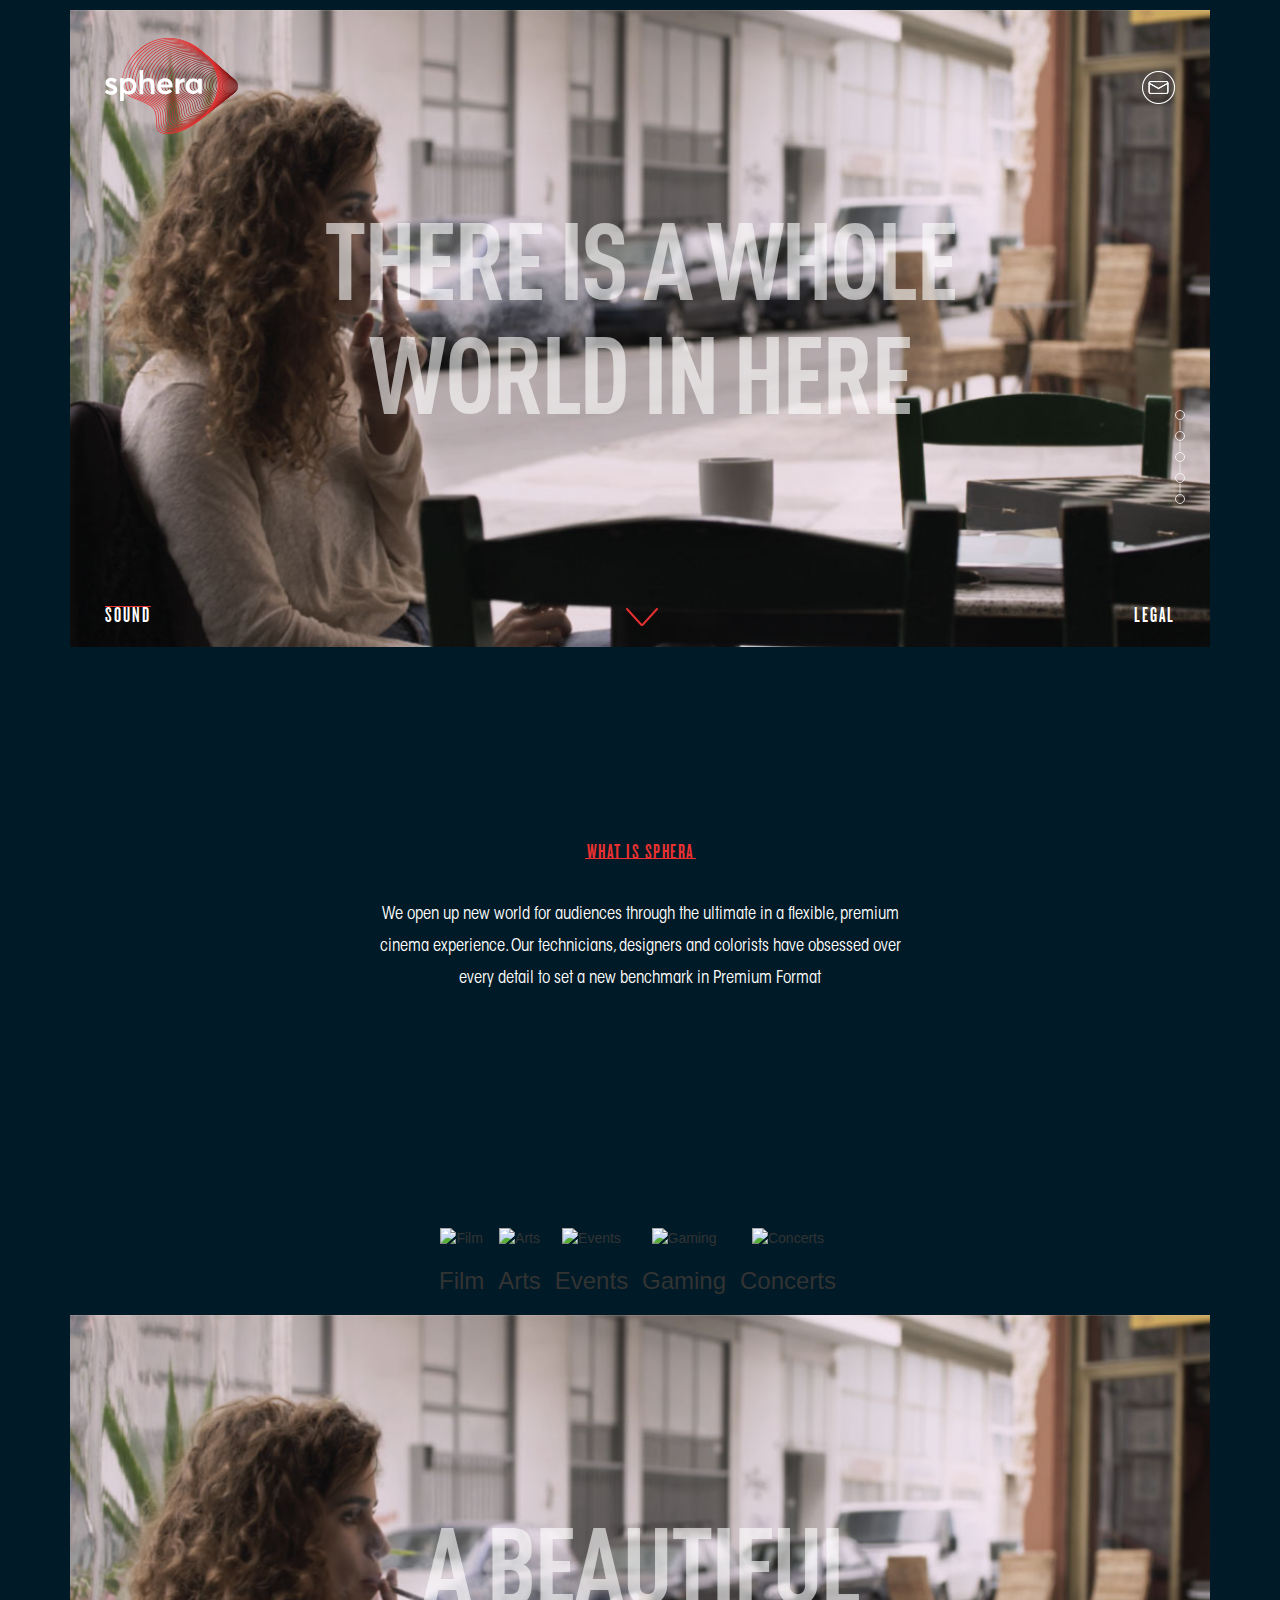
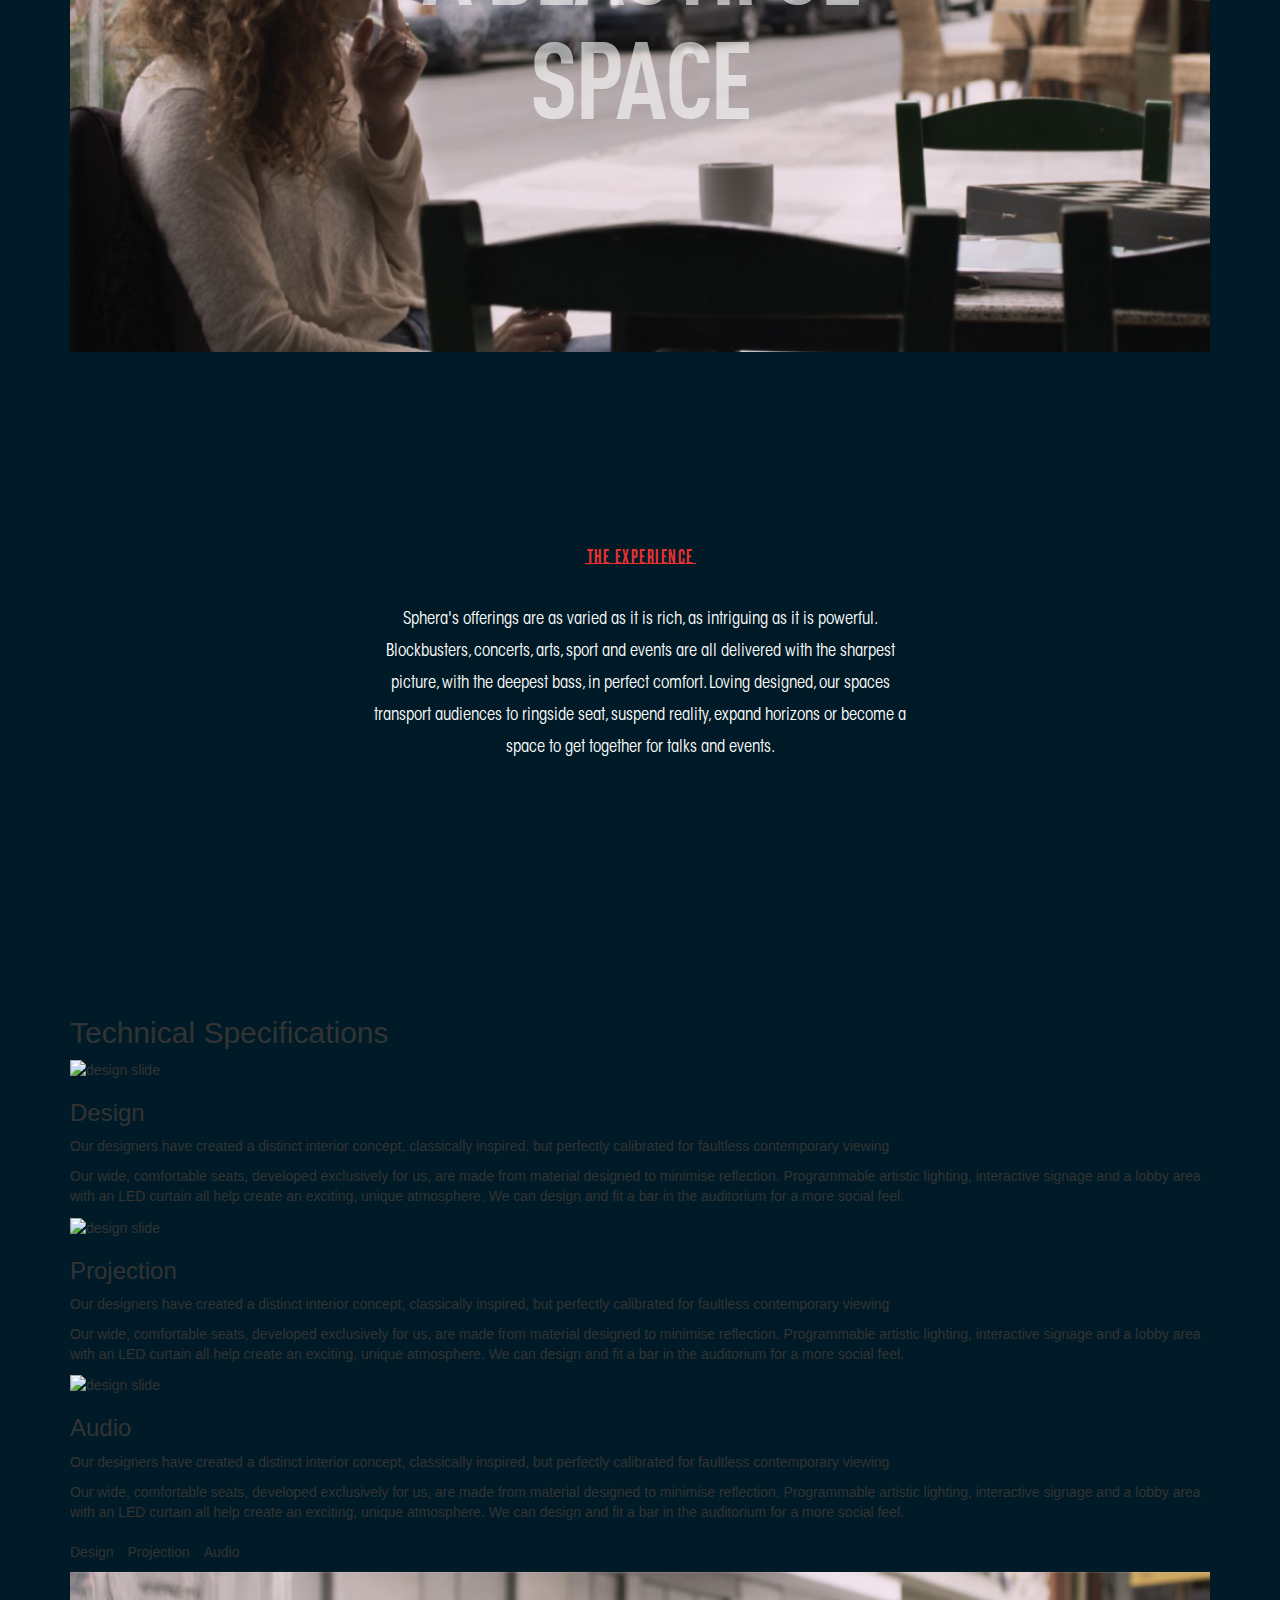
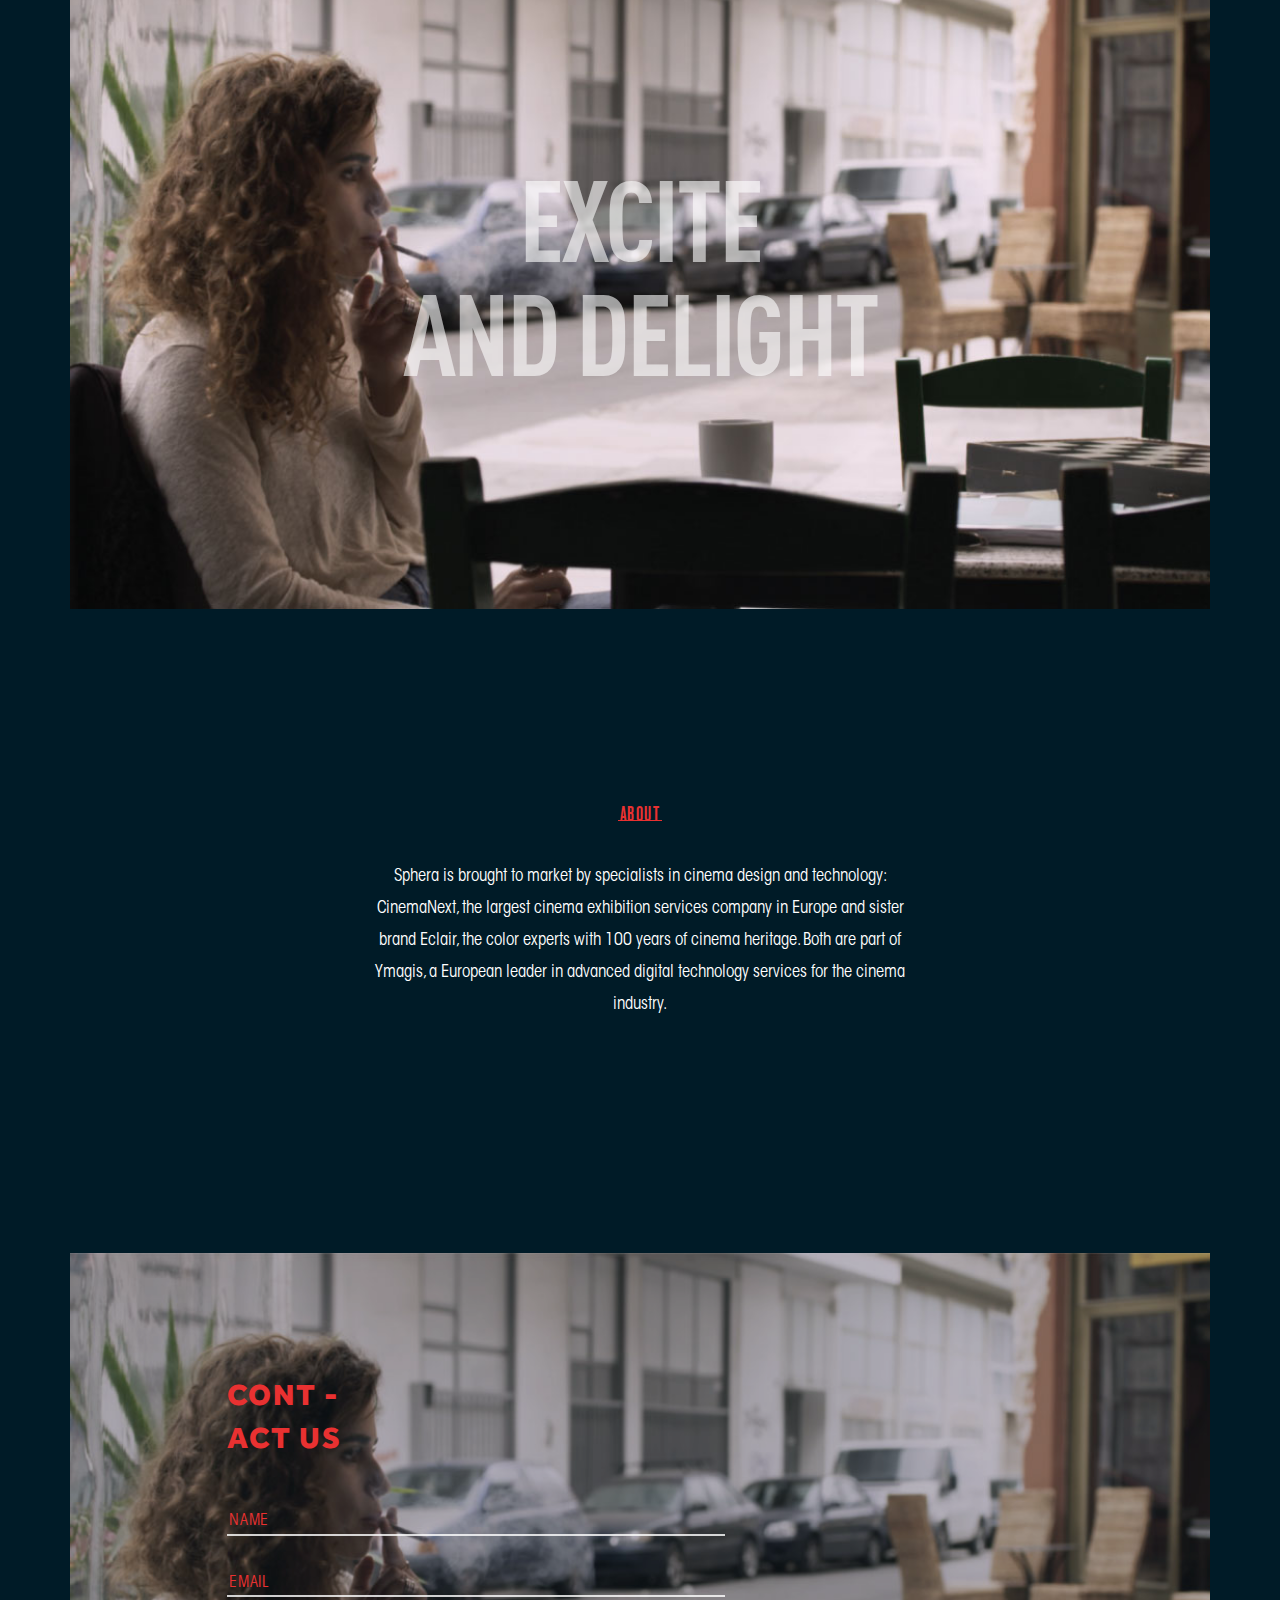
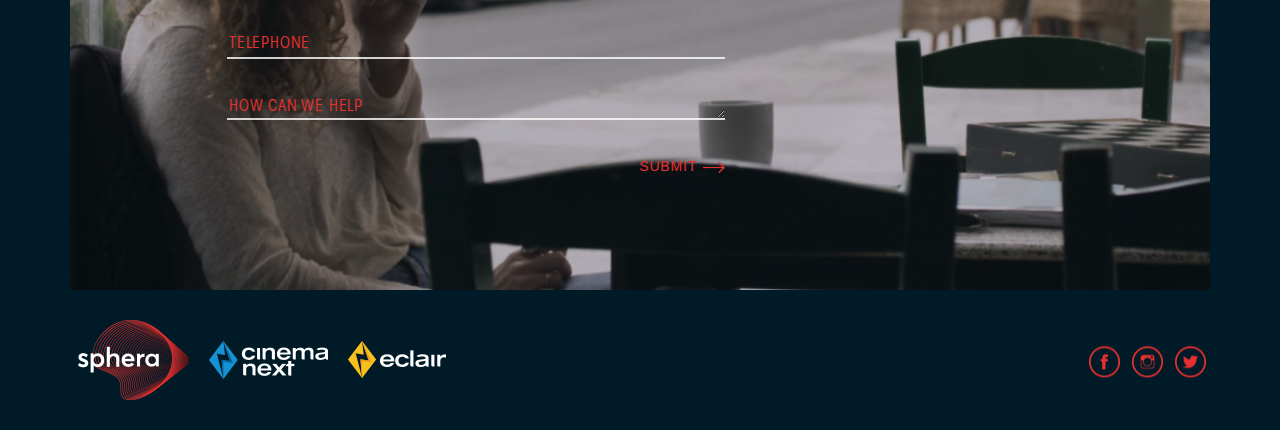
==== index.html @ 8d3c0aa4 "intro section section completed" ====
<!DOCTYPE html>
<html lang="en">
<head>
    <meta charset="UTF-8">
    <meta name="viewport" content="width=device-width, initial-scale=1, maximum-scale=1, user-scalable=0" />
    <title>Sphera | Home</title>
    <link rel="stylesheet" href="css/vendors/bootstrap/bootstrap.min.css">
    <link rel="stylesheet" href="css/styles.css">
</head>
<body>
    <section class="what-is">
        <div class="container">
            <div class="banner-div">
                <div class="video">
                    <svg viewBox="0 0 200 100" width="100%" height="100%">
                        <style>
                            .title-text {
                                font-family: 'DIN';
                                font-size: 30px;
                                text-transform: uppercase;
                                letter-spacing: 0px;
                                fill: rgba(255, 255, 255, 0.6);
                                text-anchor: middle;
                            }
                            .title-text.text2{
                                transform: translate(0px, 15px);
                            }

                            @media (min-width: 768px) {
                                .title-text {
                                    font-size: 19px;
                                    letter-spacing: -0.5px;
                                }
                                .title-text.text2{
                                    transform: none;
                                }
                            }
                        </style>
                        <text class="title-text" x="50%" y="45%">There is a whole</text>
                        <text class="title-text text2" x="50%" y="65%">world in here</text>
                    </svg>
                </div>
                <header>
                    <div class="logo">
                        <img class="sphera-logo" src="assets/main-logo.png" alt="Sphera Logo">
                        <img class="email-us" src="assets/mail-icon.png" alt="email us">
                    </div>
                    <div class="navigator">
                        <div class="circle"></div>
                        <hr/>
                        <div class="circle"></div>
                        <hr/>
                        <div class="circle"></div>
                        <hr/>
                        <div class="circle"></div>
                        <hr/>
                        <div class="circle"></div>
                    </div>
                    <div class="sound-legal">
                        <p class="sound">Sound<span class="strike-through"></span></p>
                        <img class="arrow" src="assets/arrow-down.png">
                        <p class="legal">Legal</p>
                    </div>
                </header>
            </div>
            <div class="text-div text-center">
                <h1>What is Sphera</h1><br/>
                <p class="intro-p">We open up new world for audiences through the ultimate in a flexible, premium
                cinema experience. Our technicians, designers and colorists have obsessed over
                every detail to set a new benchmark in Premium Format</p>
                <ul class="list-inline">
                    <li>
                        <img src="" alt="Film">
                        <h3>Film</h3>
                    </li>
                    <li>
                        <img src="" alt="Arts">
                        <h3>Arts</h3>
                    </li>
                    <li>
                        <img src="" alt="Events">
                        <h3>Events</h3>
                    </li>
                    <li>
                        <img src="" alt="Gaming">
                        <h3>Gaming</h3>
                    </li>
                    <li>
                        <img src="" alt="Concerts">
                        <h3>Concerts</h3>
                    </li>
                </ul>
            </div>
            <div class="artwork"></div>
        </div>
    </section>
    <section class="experience">
        <div class="container">
            <div class="banner-div">
                <div class="video">
                    <svg viewBox="0 0 200 100" width="100%" height="100%">
                        <style>
                            .exp-text {
                                font-family: 'DIN';
                                font-size: 35px;
                                text-transform: uppercase;
                                letter-spacing: 0px;
                                fill: rgba(255, 255, 255, 0.6);
                                text-anchor: middle;
                            }
                            .exp-text.text2{
                                transform: translate(0px, 15px);
                            }

                            @media (min-width: 768px) {
                                .exp-text {
                                    font-size: 19px;
                                    letter-spacing: -0.5px;
                                }
                                .exp-text.text2{
                                    transform: none;
                                }
                            }
                        </style>
                        <text class="exp-text" x="50%" y="45%">A Beautiful</text>
                        <text class="exp-text text2" x="50%" y="65%">Space</text>
                    </svg>
                </div>
            </div>
            <div class="text-div text-center">
                <h2>The Experience</h2><br/>
                <p>Sphera's offerings are as varied as it is rich, as intriguing as it is powerful.
                Blockbusters, concerts, arts, sport and events are all delivered with the sharpest
                picture, with the deepest bass, in perfect comfort. Loving designed, our spaces
                transport audiences to ringside seat, suspend reality, expand horizons or become a
                space to get together for talks and events. </p>
            </div>
            <div class="logo-rings"></div>
        </div>
    </section>
    <section class="technical">
        <div class="container">
            <h2>Technical Specifications</h2>
            <div class="slider-holder">
                <ul class="list-inline">
                    <li>
                        <img src="" alt="design slide">
                        <h3>Design</h3>
                        <p class="subtitle">Our designers have created a distinct interior concept,
                        classically inspired, but perfectly calibrated for faultless contemporary
                        viewing</p>
                        <p class="description">Our wide, comfortable seats, developed exclusively
                        for us, are made from material designed to minimise reflection. Programmable
                        artistic lighting, interactive signage and a lobby area with an LED curtain
                        all help create an exciting, unique atmosphere. We can design and fit a bar
                        in the auditorium for a more social feel.</p>
                    </li>
                    <li>
                        <img src="" alt="design slide">
                        <h3>Projection</h3>
                        <p class="subtitle">Our designers have created a distinct interior concept,
                            classically inspired, but perfectly calibrated for faultless contemporary
                            viewing</p>
                        <p class="description">Our wide, comfortable seats, developed exclusively
                            for us, are made from material designed to minimise reflection. Programmable
                            artistic lighting, interactive signage and a lobby area with an LED curtain
                            all help create an exciting, unique atmosphere. We can design and fit a bar
                            in the auditorium for a more social feel.</p>
                    </li>
                    <li>
                        <img src="" alt="design slide">
                        <h3>Audio</h3>
                        <p class="subtitle">Our designers have created a distinct interior concept,
                            classically inspired, but perfectly calibrated for faultless contemporary
                            viewing</p>
                        <p class="description">Our wide, comfortable seats, developed exclusively
                            for us, are made from material designed to minimise reflection. Programmable
                            artistic lighting, interactive signage and a lobby area with an LED curtain
                            all help create an exciting, unique atmosphere. We can design and fit a bar
                            in the auditorium for a more social feel.</p>
                    </li>
                </ul>
                <div class="arrow"></div>
            </div>
            <ul class="list-inline">
                <li>Design</li>
                <li>Projection</li>
                <li>Audio</li>
            </ul>
        </div>
    </section>
    <section class="about">
        <div class="container">
            <div class="banner-div">
                <div class="video">
                    <svg viewBox="0 0 200 100" width="100%" height="100%">
                        <style>
                            .abt-text {
                                font-family: 'DIN';
                                font-size: 35px;
                                text-transform: uppercase;
                                letter-spacing: 0px;
                                fill: rgba(255, 255, 255, 0.6);
                                text-anchor: middle;
                            }
                            .abt-text.text2{
                                transform: translate(0px, 15px);
                            }

                            @media (min-width: 768px) {
                                .abt-text {
                                    font-size: 20px;
                                    letter-spacing: -0.5px;
                                }
                                .abt-text.text2{
                                    transform: none;
                                }
                            }
                        </style>
                        <text class="abt-text" x="50%" y="45%">Excite</text>
                        <text class="abt-text text2" x="50%" y="65%">and Delight</text>
                    </svg>
                </div>
            </div>
            <div class="text-div text-center">
                <h2>About</h2><br/>
                <p>Sphera is brought to market by specialists in cinema design and technology:
                CinemaNext, the largest cinema exhibition services company in Europe and sister
                brand Eclair, the color experts with 100 years of cinema heritage. Both are
                part of Ymagis, a European leader in advanced digital technology services for
                the cinema industry.</p>
            </div>
            <div class="logo-rings"></div>
        </div>
    </section>
    <section class="contact">
        <div class="container">
            <div class="banner-div">
                <div class="video"></div>
            </div>
            <form id="contactForm">
                <h2>Cont - <br/>Act us</h2>
                <input type="text" id="inputName" placeholder="Name" required>
                <input type="email" id="inputEmail" placeholder="Email" required>
                <input type="tel" id="inputPhone" placeholder="Telephone" required>
                <textarea id="txtHelp" placeholder="How can we help"></textarea>
                <div class="submit-holder">
                    <button type="submit" id="submitBtn">Submit<img src="assets/submit-arrow.png"></button>
                </div>
            </form>
        </div>
    </section>
    <footer>
        <div class="container">
            <div class="footer-logos">
                <a href="#"><img src="assets/sphera-footer-logo.png" alt="Sphera Logo"></a>
                <a href="#"><img src="assets/cinema-footer-logo.png" alt="CinemaNext Logo"></a>
                <a href="#"><img src="assets/eclair-footer-logo.png" alt="Eclair Logo"></a>
            </div>
            <div class="social-share">
                <a href="#"><img src="assets/fb-icon.png" alt="fb Logo"></a>
                <a href="#"><img src="assets/instagram-icon.png" alt="instagram Logo"></a>
                <a href="#"><img src="assets/twitter-icon.png" alt="twitter Logo"></a>
            </div>
        </div>
    </footer>
    <script src="js/vendors/jquery/jquery-3.1.1.min.js"></script>
    <script src="js/scripts.js"></script>
</body>
</html>
---- css/styles.css ----
@font-face {
    font-family: 'Effra';
    src: url('vendors/fonts/Effra_Std_He.woff') format('woff'),
    url('vendors/fonts/Effra_Std_He.svg') format('svg');
}
@font-face {
    font-family: 'ITC';
    src: url('vendors/fonts/itc-avant-garde-gothic-std-book-condensed-5864f68c397c8.woff') format('woff'),
    url('vendors/fonts/itc-avant-garde-gothic-std-book-condensed-5864f68c397c8.svg') format('svg');
}
@font-face {
    font-family: 'Source';
    src: url('vendors/fonts/SourceSansPro-Regular.woff') format('woff'),
    url('vendors/fonts/SourceSansPro-Regular.svg') format('svg');
}
@font-face {
    font-family: 'Knockout';
    src: url('vendors/fonts/ufonts.com_knockout-htf47-bantamweight.woff') format('woff'),
    url('vendors/fonts/ufonts.com_knockout-htf47-bantamweight.svg') format('svg');
}
@font-face {
    font-family: 'DIN';
    src: url('vendors/fonts/dincond-bold-opentype.woff') format('woff'),
    url('vendors/fonts/dincond-bold-opentype.svg') format('svg');
}
/* - - - - - - - - - - - - - - - - - - - - - - - - - general - - - - - - - - - - - - - - - - - - - - */
body{
    background-color: #001b27;
}
input, textarea{
    background: transparent;
    border: none;
    color: #e93131;
    border-bottom: 2px solid rgba(255, 255, 255, .8);
    margin-bottom: 35px;
    text-transform: uppercase;
    font-family: 'ITC';
    display: block;
    font-size: 16px;
    width: 95%;
    max-width: 498px;
    letter-spacing: 0.8px;
}
textarea{
    height: 26px;
}
input:focus, textarea:focus{
    outline: none;
}
input::-webkit-input-placeholder, textarea::-webkit-input-placeholder {
    color: #e93131 !important;
}
input::-moz-placeholder, textarea::-moz-placeholder {
    color: #e93131 !important;
}
input:-ms-input-placeholder, textarea:-ms-input-placeholder {
    color: #e93131 !important;
}
button{
    letter-spacing: 0.8px;
}
.container{
    padding: 0px 10px;
}
@media(min-width: 768px) {
    .container{
        padding: 0px 15px;
    }
}
/* - - - - - - - - - - - - - - - - - - - - - - - - - what is - - - - - - - - - - - - - - - - - - - - */
.what-is .banner-div{
    position: relative;
    margin-top: 10px;
}
.what-is hr{
    -webkit-transform: rotate(-90deg);
    -moz-transform: rotate(-90deg);
    -ms-transform: rotate(-90deg);
    -o-transform: rotate(-90deg);
    transform: rotate(-90deg);
    margin: 0px 5px;
}
.navigator{
    display: inline-block;
    width: 20px;
    position: fixed;
    right: 7%;
    top: 45%;
    opacity: 0.8;
    text-align: center;
    z-index: 2;
}
.what-is .logo{
    padding: 16px 15px;
}
.what-is .email-us{
    margin-top: 31px;
}
.what-is .circle{
    display: inline-block;
    width: 10px;
    height: 10px;
    border-radius: 10px;
    border: 1px solid white;
}
header{
    position: absolute;
    top: 0px;
    width: 100%;
    height: 100%;
}
.sphera-logo{

}
.email-us{
    float: right;
}
.sound-legal{
    text-align: center;
    position: absolute;
    width: 100%;
    bottom: 0px;
    color: #fff;
    text-transform: uppercase;
    font-family: 'Knockout';
    letter-spacing: 2px;
    font-size: 23px;
    padding: 0px 15px 0px;
}
.sound-legal p{
    margin: 0px;
}
.sound-legal .sound{
    position: relative;
    float: left;
}
.sound .strike-through{
    width: 100%;
    display: inline-block;
    position: absolute;
    left: 0px;
    height: 25%;
    border-bottom: 1px solid #e93131;
}
.sound-legal .arrow{
    display: inline-block;
}
.sound-legal .legal{
    float: right;
}
@media(min-width: 768px) {
    .what-is .logo{
        padding: 28px 35px;
    }
    .what-is .email-us{
        margin-top: 33px;
    }
    .sound-legal{
        padding: 0px 35px 15px;
    }
}
@media(min-width: 992px) {

}
@media(min-width: 1200px) {

}
/* - - - - - - - - - - - - - - - - - - - - - - - - - about and experience - - - - - - - - - - - - - - - - - - - - */
.about .video, .experience .video, .what-is .video{
    background: url('../assets/contact-bg.jpg') no-repeat 10% 0;
    height: 619px;
    background-size: cover;
}
.about h2, .experience h2, .what-is h1{
    color: #e93131;
    text-transform: uppercase;
    font-family: 'Knockout';
    letter-spacing: 1.5px;
    font-size: 23px;
    display: inline-block;
    border-bottom: 1px solid;
    line-height: 11px;
    padding: 0px 2px;
    margin-bottom: 40px;
    margin-top: 200px;
}
.about p, .experience p, .what-is .intro-p{
    font-family: 'ITC';
    color: white;
    width: 75%;
    display: inline-block;
    font-size: 17px;
    line-height: 28px;
    margin-bottom: 232px;
}
@media(min-width: 768px) {
    .about .video, .experience .video, .what-is .video{
        height: 637px;
        background-position: 0%;
    }
    .about p, .experience p, .what-is .intro-p {
        width: 535px;
        line-height: 32px;
    }
}
@media(min-width: 992px) {

}
@media(min-width: 1200px) {

}
/* - - - - - - - - - - - - - - - - - - - - - - - - - contact - - - - - - - - - - - - - - - - - - - - */
.contact .container{
    position: relative;
}
#contactForm{
    top: 0px;
    position: absolute;
    height: 100%;
    width: calc(100% - 30px);
    padding-left: 25px;
}
#contactForm h2{
    color: #e93131;
    text-transform: uppercase;
    font-family: 'Effra';
    letter-spacing: 1.5px;
    font-size: 24px;
    margin-bottom: 50px;
    line-height: 35px;
}
#contactForm .submit-holder{
    width: 95%;
    max-width: 498px;
}
#contactForm button{
    color: #e93131;
    text-transform: uppercase;
    float: right;
    padding-right: 0px;
    background: transparent;
    border: none;
}
#contactForm button img{
    width: 22px;
    margin-left: 6px;
}
.contact .video{
    background: url('../assets/contact-bg.jpg') no-repeat 10% 0;
    height: 619px;
    background-size: cover;
}
@media(min-width: 768px) {
    #contactForm{
        background-color: rgba(8, 29, 40, 0.25);
    }
    .contact .video{
        height: 637px;
        background-position: 0%;
    }
}
@media(min-width: 992px) {
    #contactForm{
        padding-left: 137px;
        padding-top: 80px;
    }
    #contactForm h2{
        letter-spacing: 1.6px;
        font-size: 28px;
        margin-bottom: 44px;
        line-height: 40px;
    }
}
@media(min-width: 1200px) {
    #contactForm{
        padding-left: 157px;
        padding-top: 100px;
    }
    #contactForm h2{
        letter-spacing: 2px;
        font-size: 30px;
        margin-bottom: 50px;
        line-height: 43px;
    }
}
/* - - - - - - - - - - - - - - - - - - - - - - - - - footer - - - - - - - - - - - - - - - - - - - - */
footer .container{
    padding: 20px 0px;
}
.footer-logos, .social-share{
    text-align: center;
    padding: 0px 15px;
}
.footer-logos img{
    width: 94px;
    padding: 0px 8px 20px;
}
.social-share img{
    padding: 0px 4px;
}
@media(min-width: 768px) {
    footer .container{
        padding: 30px 0px;
    }
    .footer-logos{
        float: left;
    }
    .social-share{
        float: right;
        position: relative;
        top: 50%;
        transform: translateY(85%);
    }
    .footer-logos img{
        width: auto;
        padding-bottom: 0px;
    }
}
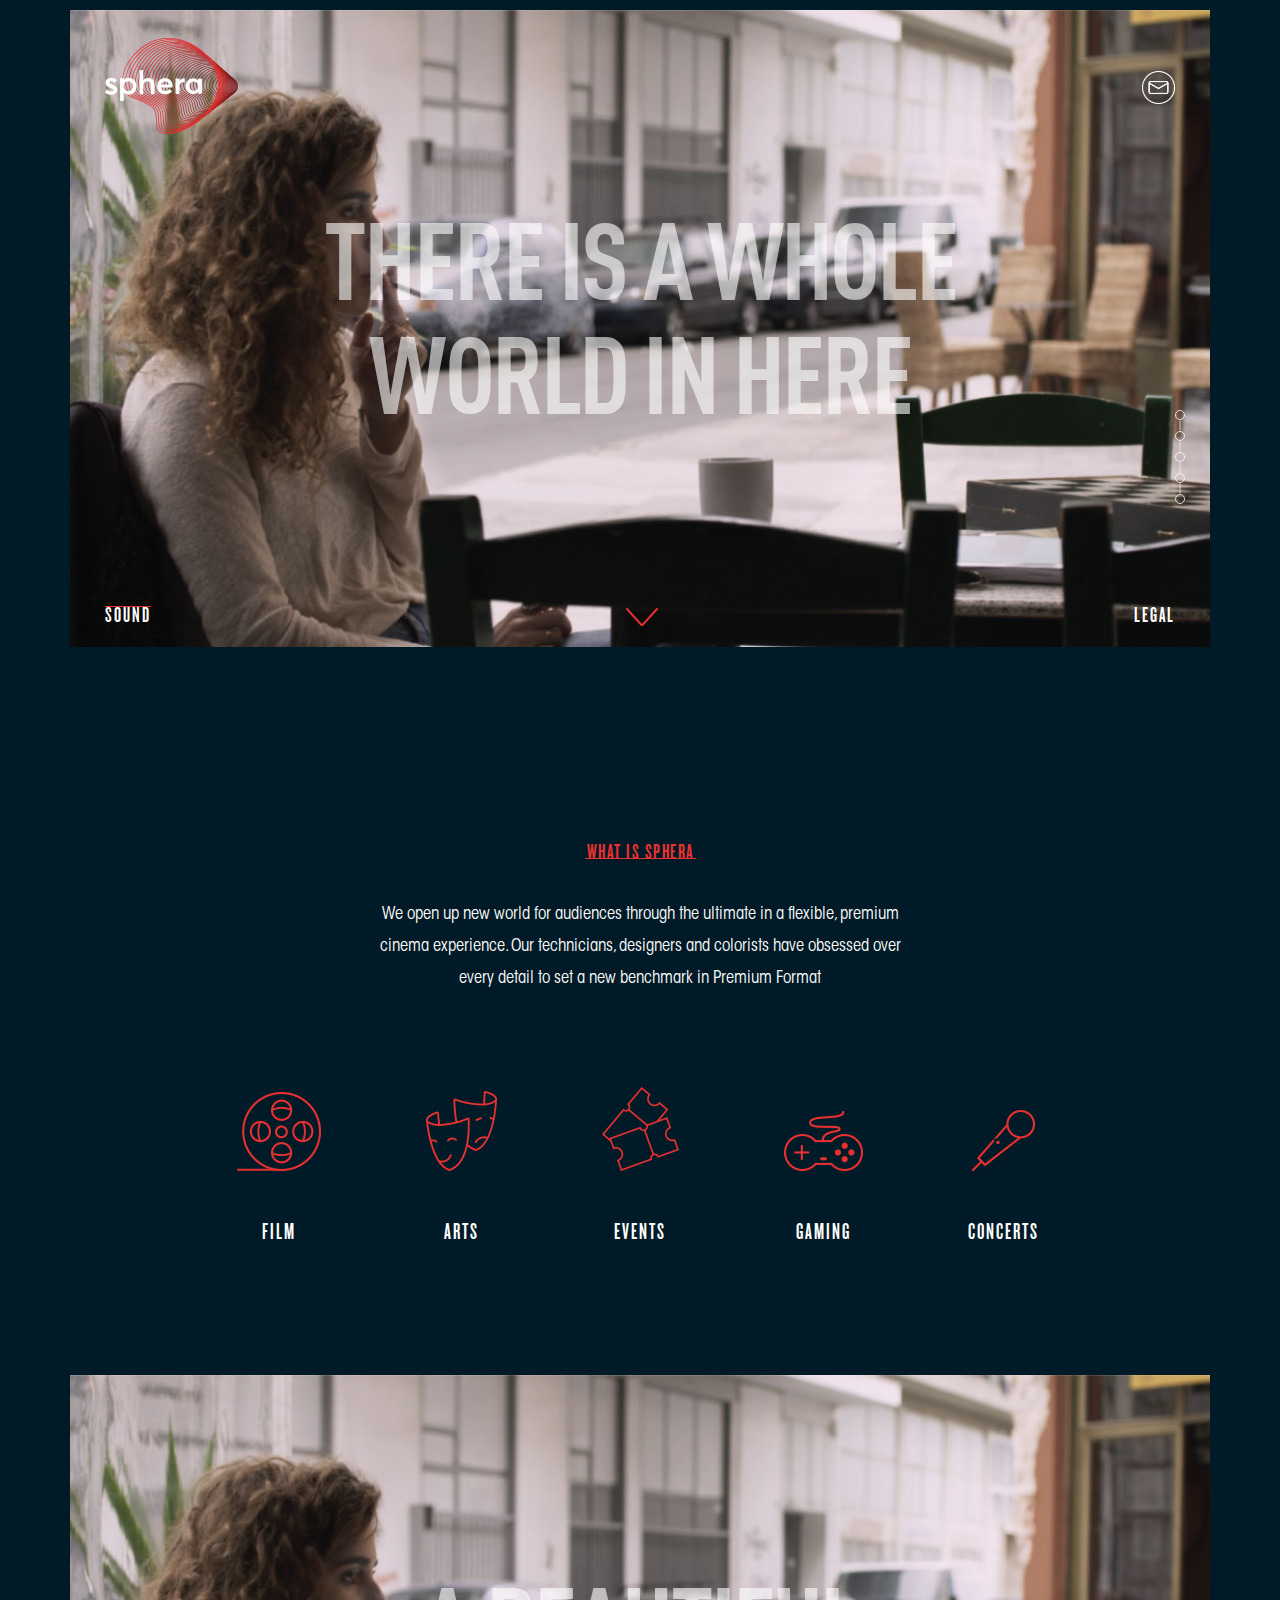
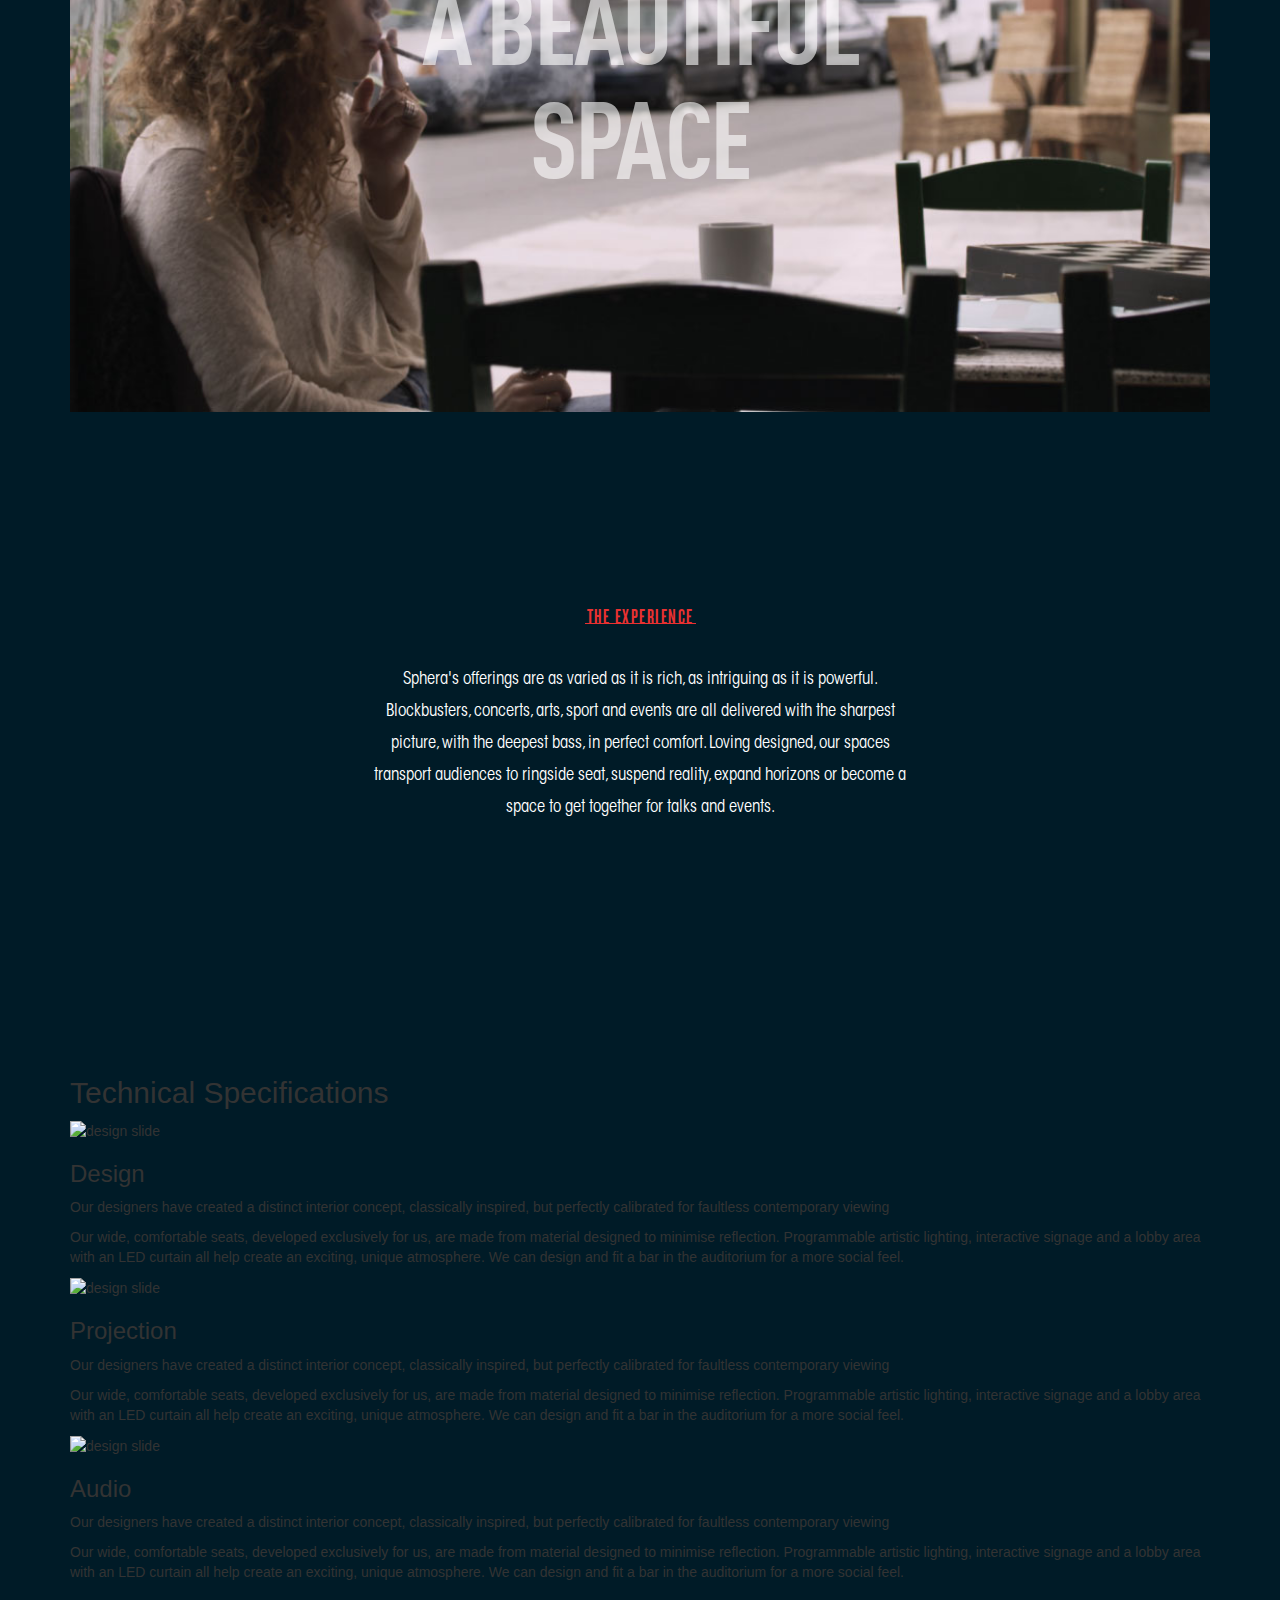
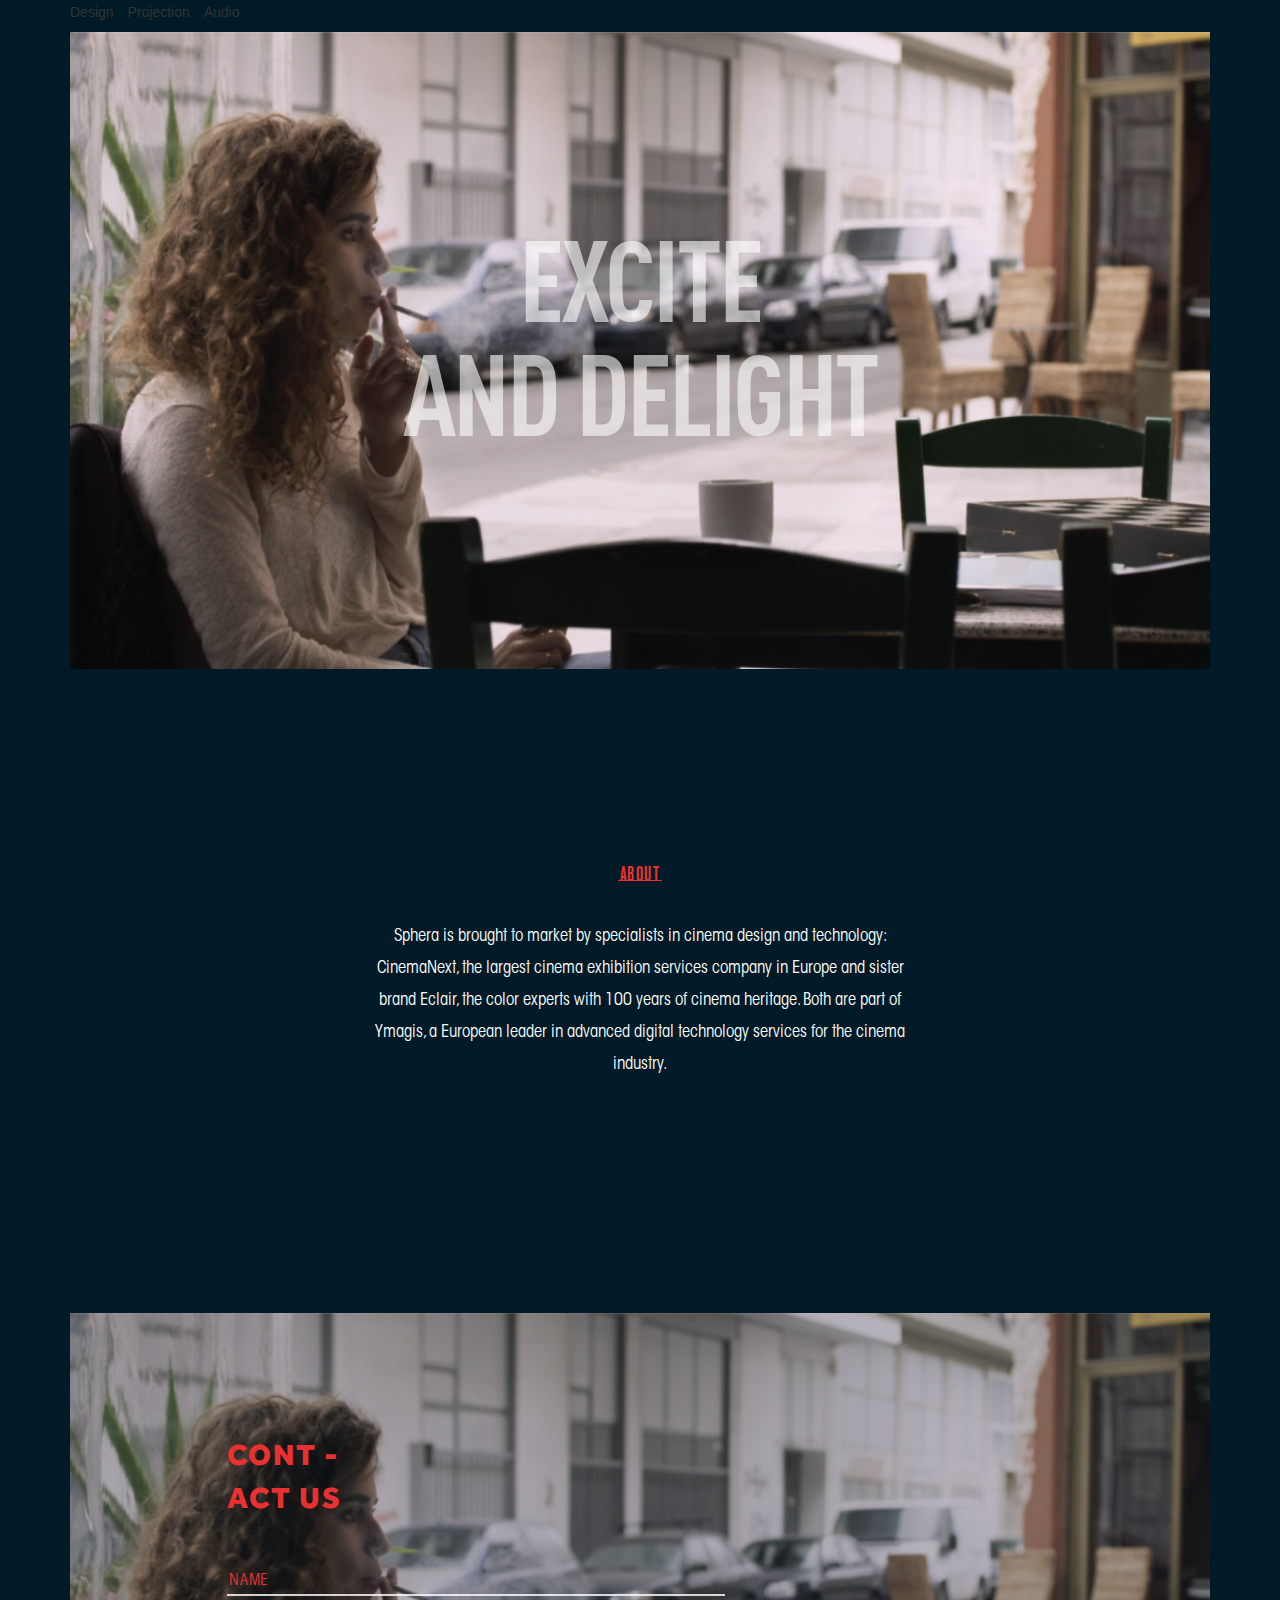
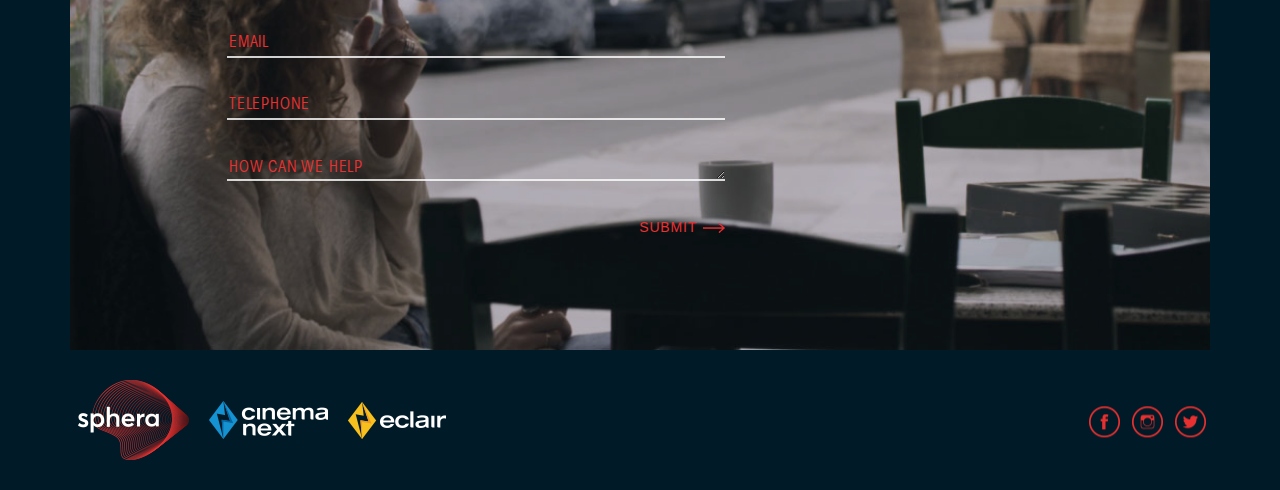
==== commit 1ad9ab2f: "intro section icons included" ====
--- a/index.html
+++ b/index.html
@@ -70,23 +70,23 @@
                 every detail to set a new benchmark in Premium Format</p>
                 <ul class="list-inline">
                     <li>
-                        <img src="" alt="Film">
+                        <img src="assets/film-icon.png" alt="Film">
                         <h3>Film</h3>
                     </li>
                     <li>
-                        <img src="" alt="Arts">
+                        <img src="assets/arts-icon.png" alt="Arts">
                         <h3>Arts</h3>
                     </li>
                     <li>
-                        <img src="" alt="Events">
+                        <img src="assets/events-icon.png" alt="Events">
                         <h3>Events</h3>
                     </li>
                     <li>
-                        <img src="" alt="Gaming">
+                        <img src="assets/gaming-icon.png" alt="Gaming">
                         <h3>Gaming</h3>
                     </li>
                     <li>
-                        <img src="" alt="Concerts">
+                        <img src="assets/concerts-icon.png" alt="Concerts">
                         <h3>Concerts</h3>
                     </li>
                 </ul>
--- a/css/styles.css
+++ b/css/styles.css
@@ -148,6 +148,23 @@
 .sound-legal .legal{
     float: right;
 }
+.what-is .text-div .intro-p{
+    margin-bottom: 92px;
+}
+.text-div ul{
+    color: #fff;
+    text-transform: uppercase;
+    font-family: 'Knockout';
+    letter-spacing: 2px;
+    font-size: 23px;
+    margin-bottom: 120px;
+}
+.text-div ul li{
+    padding: 0px 70px;
+}
+.text-div li img{
+    margin-bottom: 28px;
+}
 @media(min-width: 768px) {
     .what-is .logo{
         padding: 28px 35px;
@@ -158,9 +175,20 @@
     .sound-legal{
         padding: 0px 35px 15px;
     }
+    .text-div ul li {
+        padding: 0px 37px;
+    }
+    .text-div li img{
+        width: 57px;
+    }
 }
 @media(min-width: 992px) {
-
+    .text-div ul li {
+        padding: 0px 50px;
+    }
+    .text-div li img{
+        width: auto;
+    }
 }
 @media(min-width: 1200px) {
 
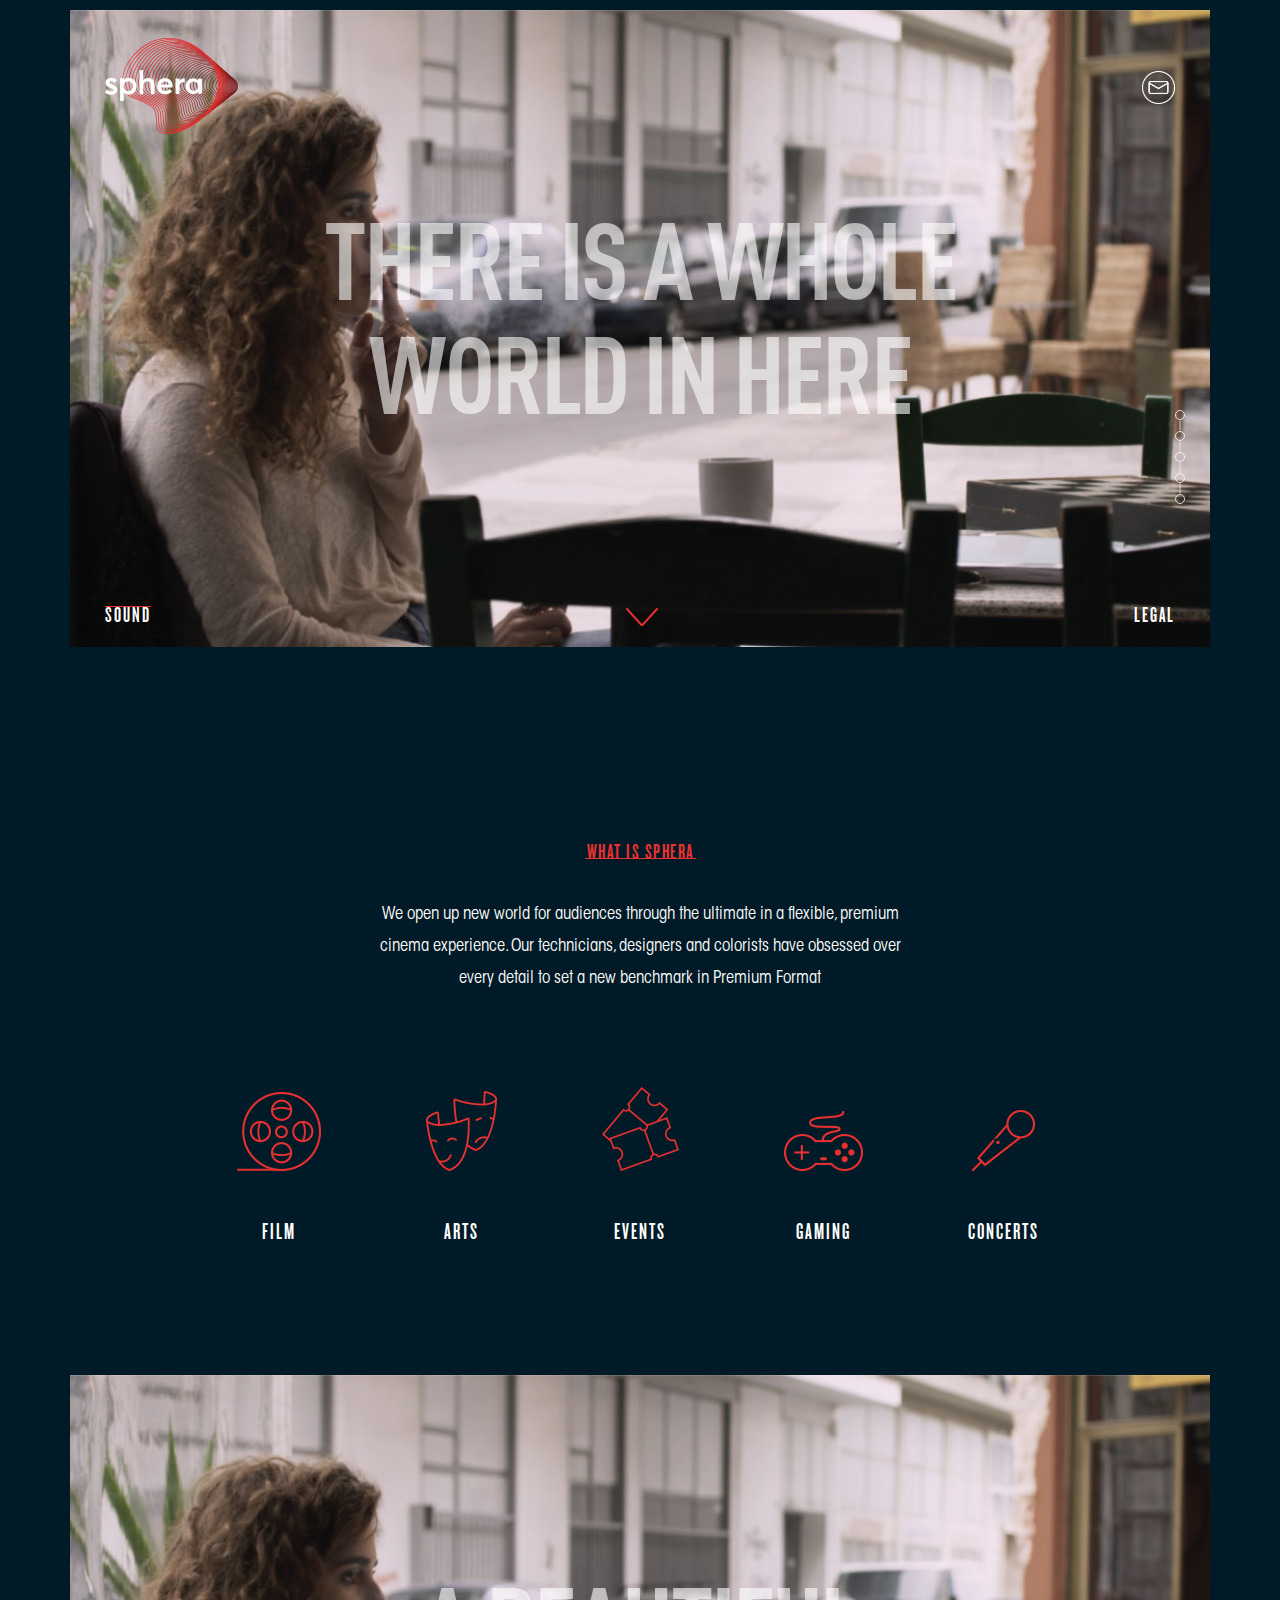
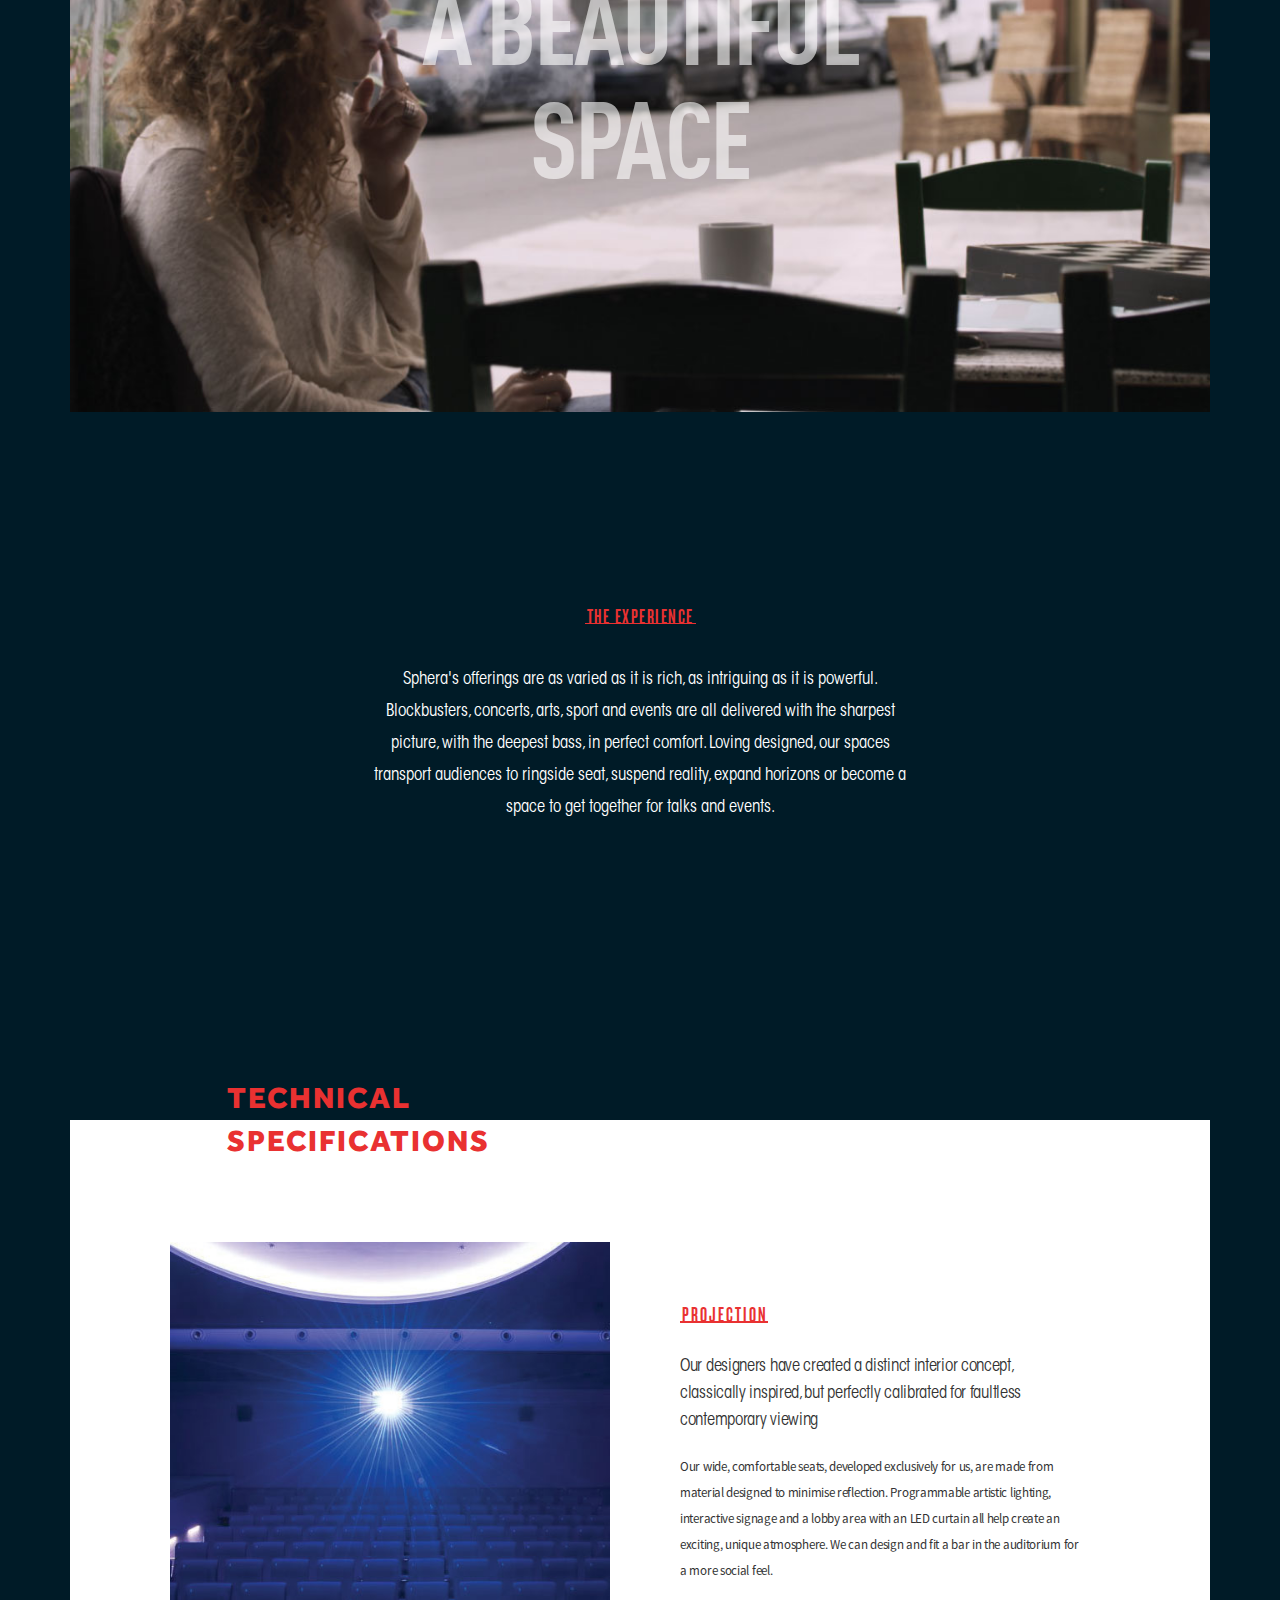
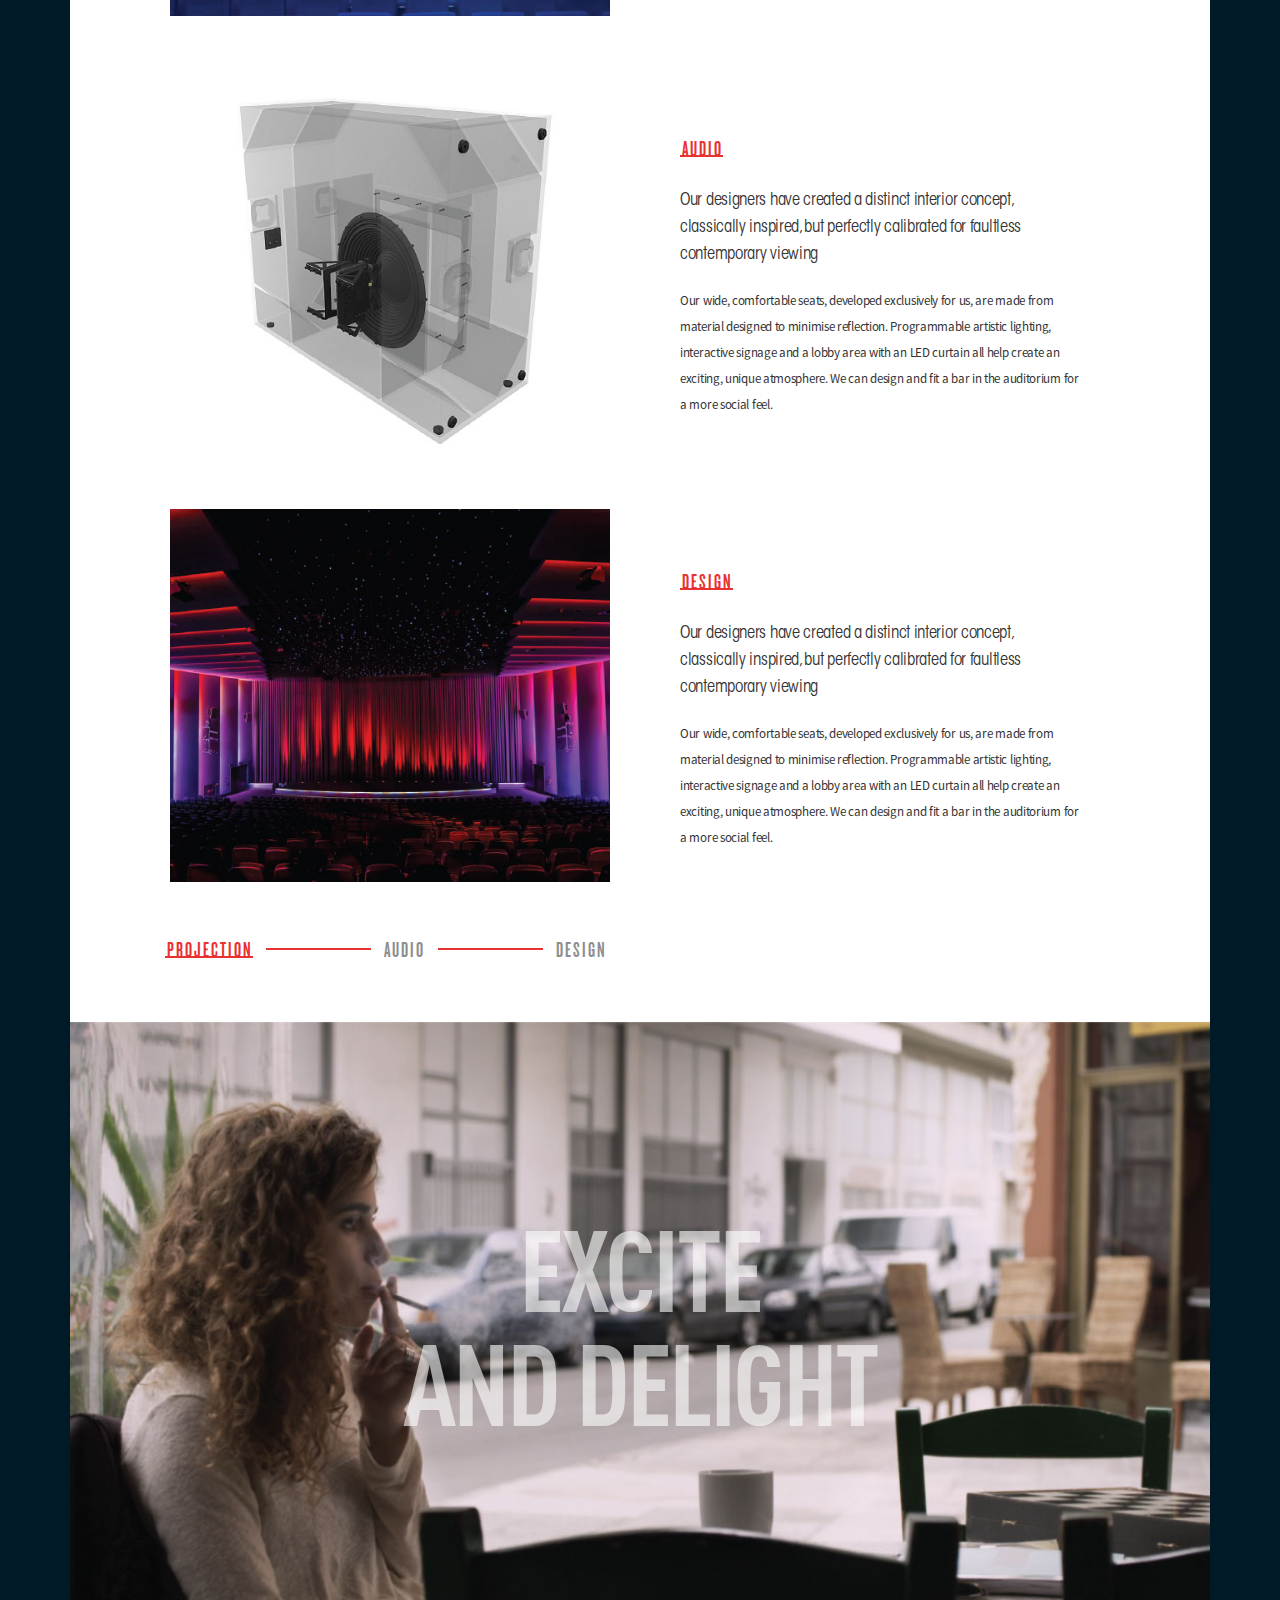
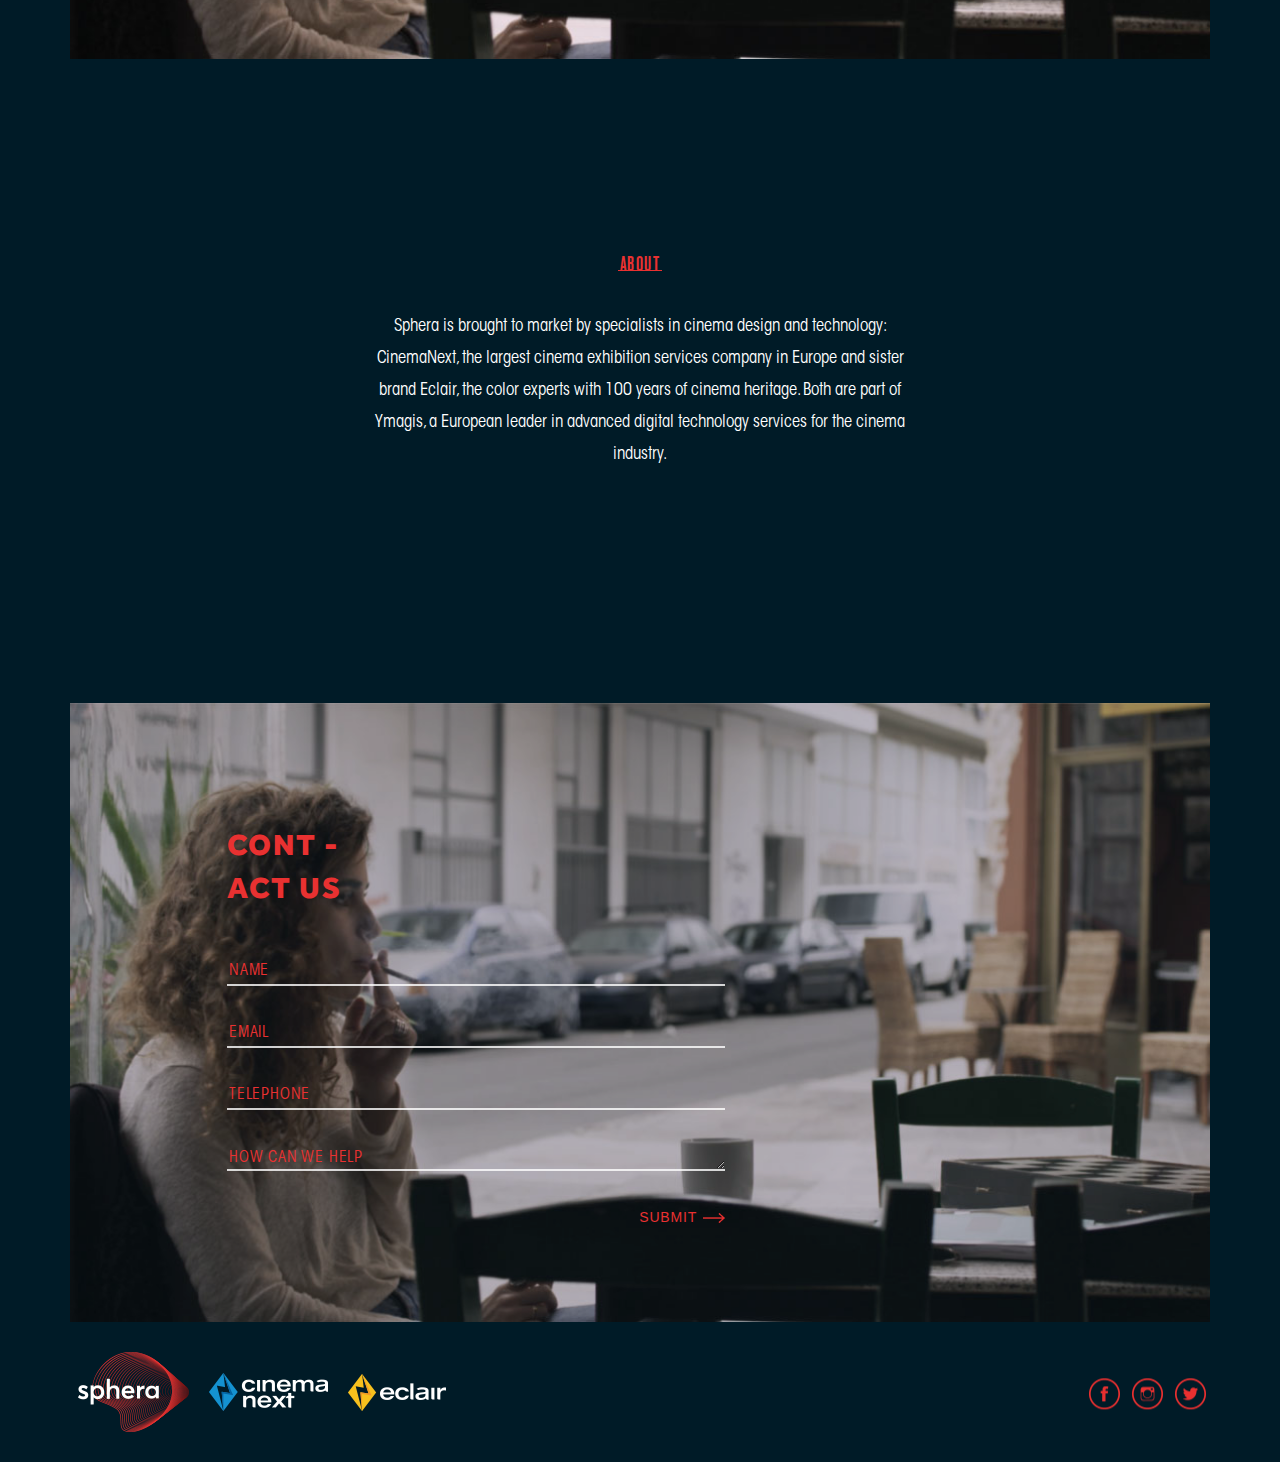
==== commit 5fbdd0eb: "corrected the contact page according to the animation requirement" ====
--- a/index.html
+++ b/index.html
@@ -140,12 +140,12 @@
     </section>
     <section class="technical">
         <div class="container">
-            <h2>Technical Specifications</h2>
+            <h2>Technical<br/>Specifications</h2>
             <div class="slider-holder">
-                <ul class="list-inline">
-                    <li>
-                        <img src="" alt="design slide">
-                        <h3>Design</h3>
+                <ul class="list-inline slides">
+                    <li>
+                        <img src="assets/projection-tech.jpg" alt="Projection slide">
+                        <h3>Projection</h3>
                         <p class="subtitle">Our designers have created a distinct interior concept,
                         classically inspired, but perfectly calibrated for faultless contemporary
                         viewing</p>
@@ -156,19 +156,7 @@
                         in the auditorium for a more social feel.</p>
                     </li>
                     <li>
-                        <img src="" alt="design slide">
-                        <h3>Projection</h3>
-                        <p class="subtitle">Our designers have created a distinct interior concept,
-                            classically inspired, but perfectly calibrated for faultless contemporary
-                            viewing</p>
-                        <p class="description">Our wide, comfortable seats, developed exclusively
-                            for us, are made from material designed to minimise reflection. Programmable
-                            artistic lighting, interactive signage and a lobby area with an LED curtain
-                            all help create an exciting, unique atmosphere. We can design and fit a bar
-                            in the auditorium for a more social feel.</p>
-                    </li>
-                    <li>
-                        <img src="" alt="design slide">
+                        <img src="assets/audio-tech.jpg" alt="Audio slide">
                         <h3>Audio</h3>
                         <p class="subtitle">Our designers have created a distinct interior concept,
                             classically inspired, but perfectly calibrated for faultless contemporary
@@ -179,14 +167,28 @@
                             all help create an exciting, unique atmosphere. We can design and fit a bar
                             in the auditorium for a more social feel.</p>
                     </li>
+                    <li>
+                        <img src="assets/design-tech.jpg" alt="Design slide">
+                        <h3>Design</h3>
+                        <p class="subtitle">Our designers have created a distinct interior concept,
+                            classically inspired, but perfectly calibrated for faultless contemporary
+                            viewing</p>
+                        <p class="description">Our wide, comfortable seats, developed exclusively
+                            for us, are made from material designed to minimise reflection. Programmable
+                            artistic lighting, interactive signage and a lobby area with an LED curtain
+                            all help create an exciting, unique atmosphere. We can design and fit a bar
+                            in the auditorium for a more social feel.</p>
+                    </li>
                 </ul>
                 <div class="arrow"></div>
-            </div>
-            <ul class="list-inline">
-                <li>Design</li>
-                <li>Projection</li>
-                <li>Audio</li>
-            </ul>
+                <ul class="list-inline slide-indicator">
+                    <li class="active">Projection</li>
+                    <li><hr/></li>
+                    <li>Audio</li>
+                    <li><hr/></li>
+                    <li>Design</li>
+                </ul>
+            </div>
         </div>
     </section>
     <section class="about">
@@ -235,9 +237,7 @@
     </section>
     <section class="contact">
         <div class="container">
-            <div class="banner-div">
-                <div class="video"></div>
-            </div>
+            <div class="banner-div"></div>
             <form id="contactForm">
                 <h2>Cont - <br/>Act us</h2>
                 <input type="text" id="inputName" placeholder="Name" required>
--- a/css/styles.css
+++ b/css/styles.css
@@ -193,6 +193,83 @@
 @media(min-width: 1200px) {
 
 }
+/* - - - - - - - - - - - - - - - - - - - - - - - - - technical - - - - - - - - - - - - - - - - - - - - */
+.technical h2{
+    color: #e93131;
+    text-transform: uppercase;
+    font-family: 'Effra';
+    letter-spacing: 2px;
+    font-size: 30px;
+    padding-left: 157px;
+    line-height: 43px;
+    margin-bottom: -42px;
+}
+.technical .slider-holder{
+    background-color: white;
+    padding-top: 122px;
+    padding-left: 100px;
+}
+.slider-holder .slides{
+    margin-bottom: 0px;
+}
+.slider-holder .slides li{
+    padding-right: 130px;
+    margin-bottom: 60px;
+}
+.slider-holder .slides img{
+    float: left;
+    width: 440px;
+    margin-right: 70px;
+}
+.slider-holder .slides h3{
+    color: #e93131;
+    text-transform: uppercase;
+    font-family: 'Knockout';
+    letter-spacing: 2px;
+    font-size: 23px;
+    border-bottom: 2px solid #e93131;
+    display: inline-block;
+    line-height: 12px;
+    padding-left: 2px;
+    margin-top: 67px;
+    margin-bottom: 30px;
+}
+.slider-holder .subtitle{
+    font-family: 'ITC';
+    font-size: 17px;
+    letter-spacing: -0.3px;
+    line-height: 27px;
+    margin-bottom: 20px;
+}
+.slider-holder .description{
+    font-family: 'Source';
+    line-height: 26px;
+    letter-spacing: -0.3px;
+    font-size: 13px;
+}
+.slider-holder .slide-indicator{
+    padding-bottom: 60px;
+    margin-bottom: 0px;
+}
+.slider-holder .slide-indicator hr{
+    width: 105px;
+    border-color: #e93131;
+    border-width: 2px;
+    margin: 0px 7px 7px;
+}
+.slider-holder .slide-indicator li{
+    color: #8e8e8e;
+    text-transform: uppercase;
+    font-family: 'Knockout';
+    letter-spacing: 2px;
+    font-size: 23px;
+    line-height: 12px;
+    padding: 0px 0px 0px 2px;
+}
+.slider-holder .slide-indicator li.active{
+    color: #e93131;
+    border-bottom: 2px solid #e93131;
+}
 /* - - - - - - - - - - - - - - - - - - - - - - - - - about and experience - - - - - - - - - - - - - - - - - - - - */
 .about .video, .experience .video, .what-is .video{
     background: url('../assets/contact-bg.jpg') no-repeat 10% 0;
@@ -242,11 +319,10 @@
     position: relative;
 }
 #contactForm{
-    top: 0px;
-    position: absolute;
-    height: 100%;
-    width: calc(100% - 30px);
+    height: 619px;
+    width: 100%;
     padding-left: 25px;
+    position: relative;
 }
 #contactForm h2{
     color: #e93131;
@@ -273,17 +349,19 @@
     width: 22px;
     margin-left: 6px;
 }
-.contact .video{
+.contact .banner-div{
     background: url('../assets/contact-bg.jpg') no-repeat 10% 0;
-    height: 619px;
+    height: 100%;
     background-size: cover;
+    position: absolute;
+    top: 0px;
+    width: calc(100% - 30px);
 }
 @media(min-width: 768px) {
     #contactForm{
         background-color: rgba(8, 29, 40, 0.25);
     }
-    .contact .video{
-        height: 637px;
+    .contact .banner-div{
         background-position: 0%;
     }
 }
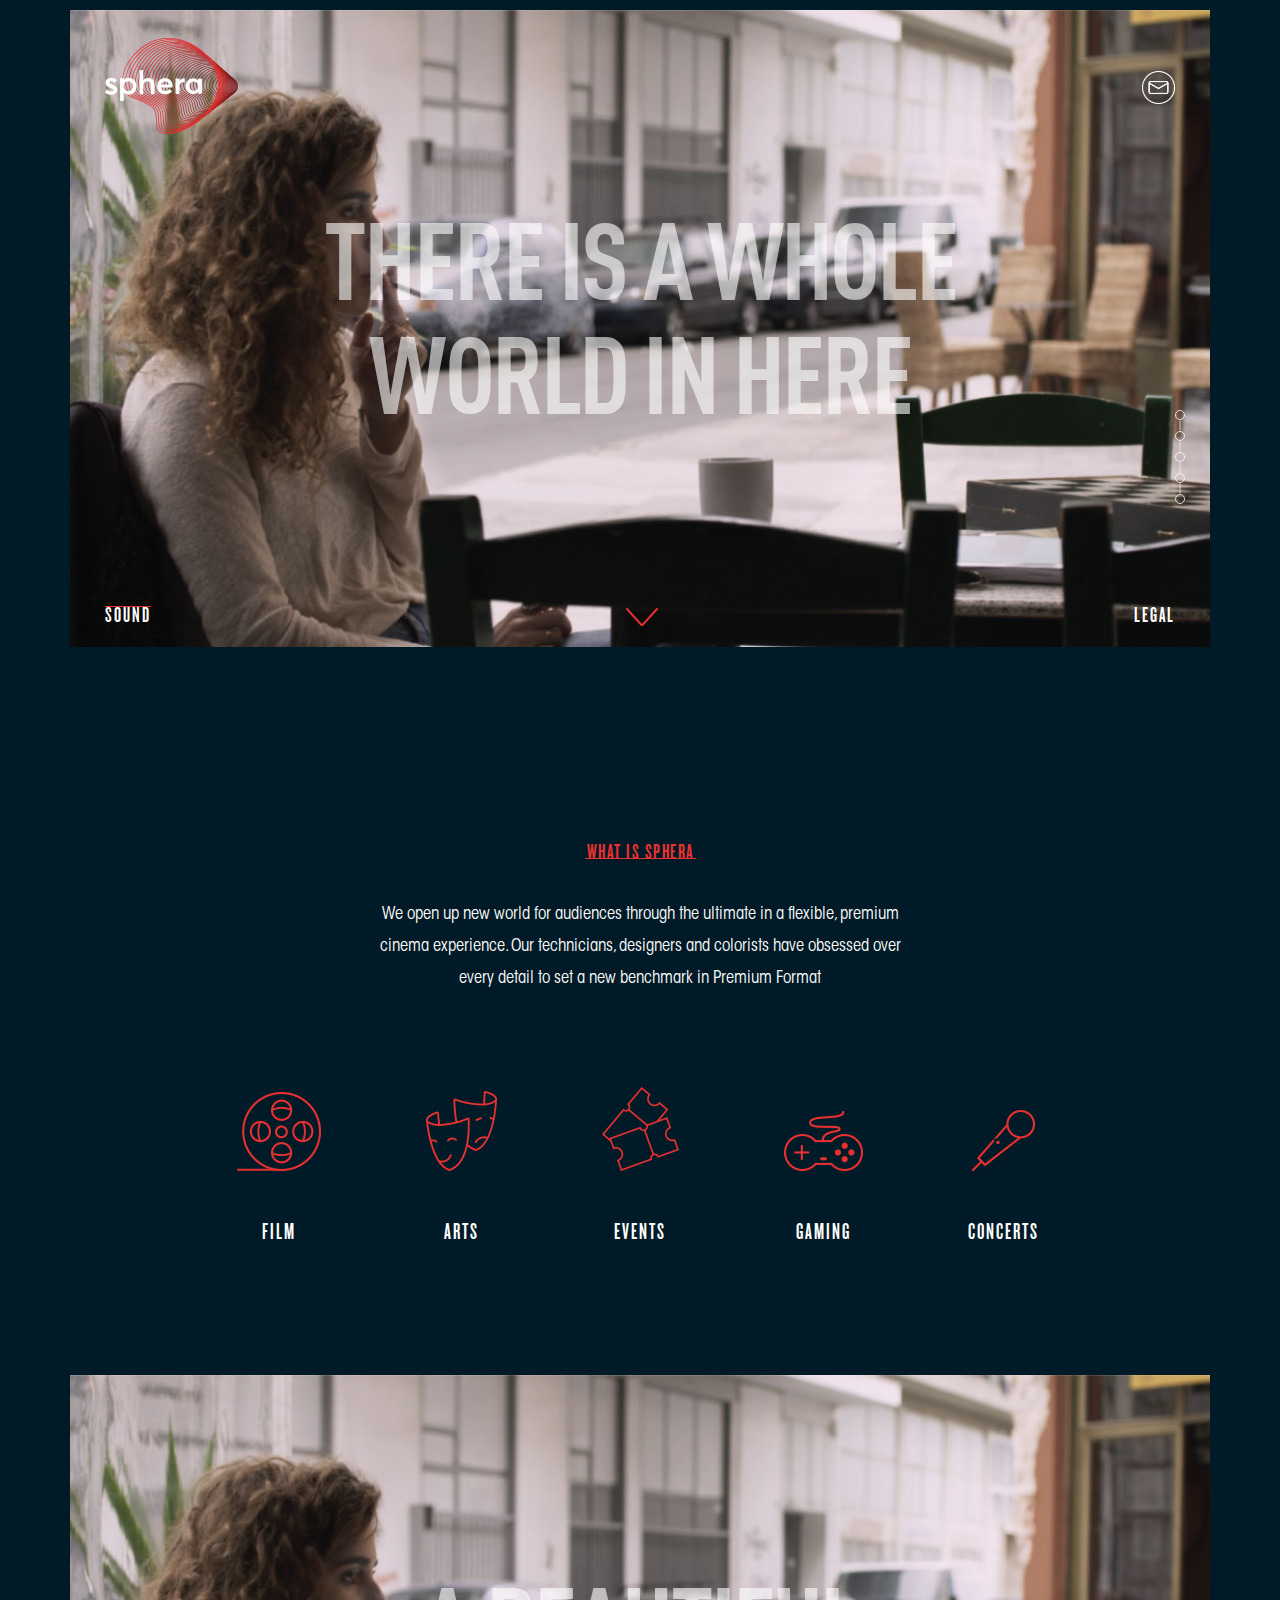
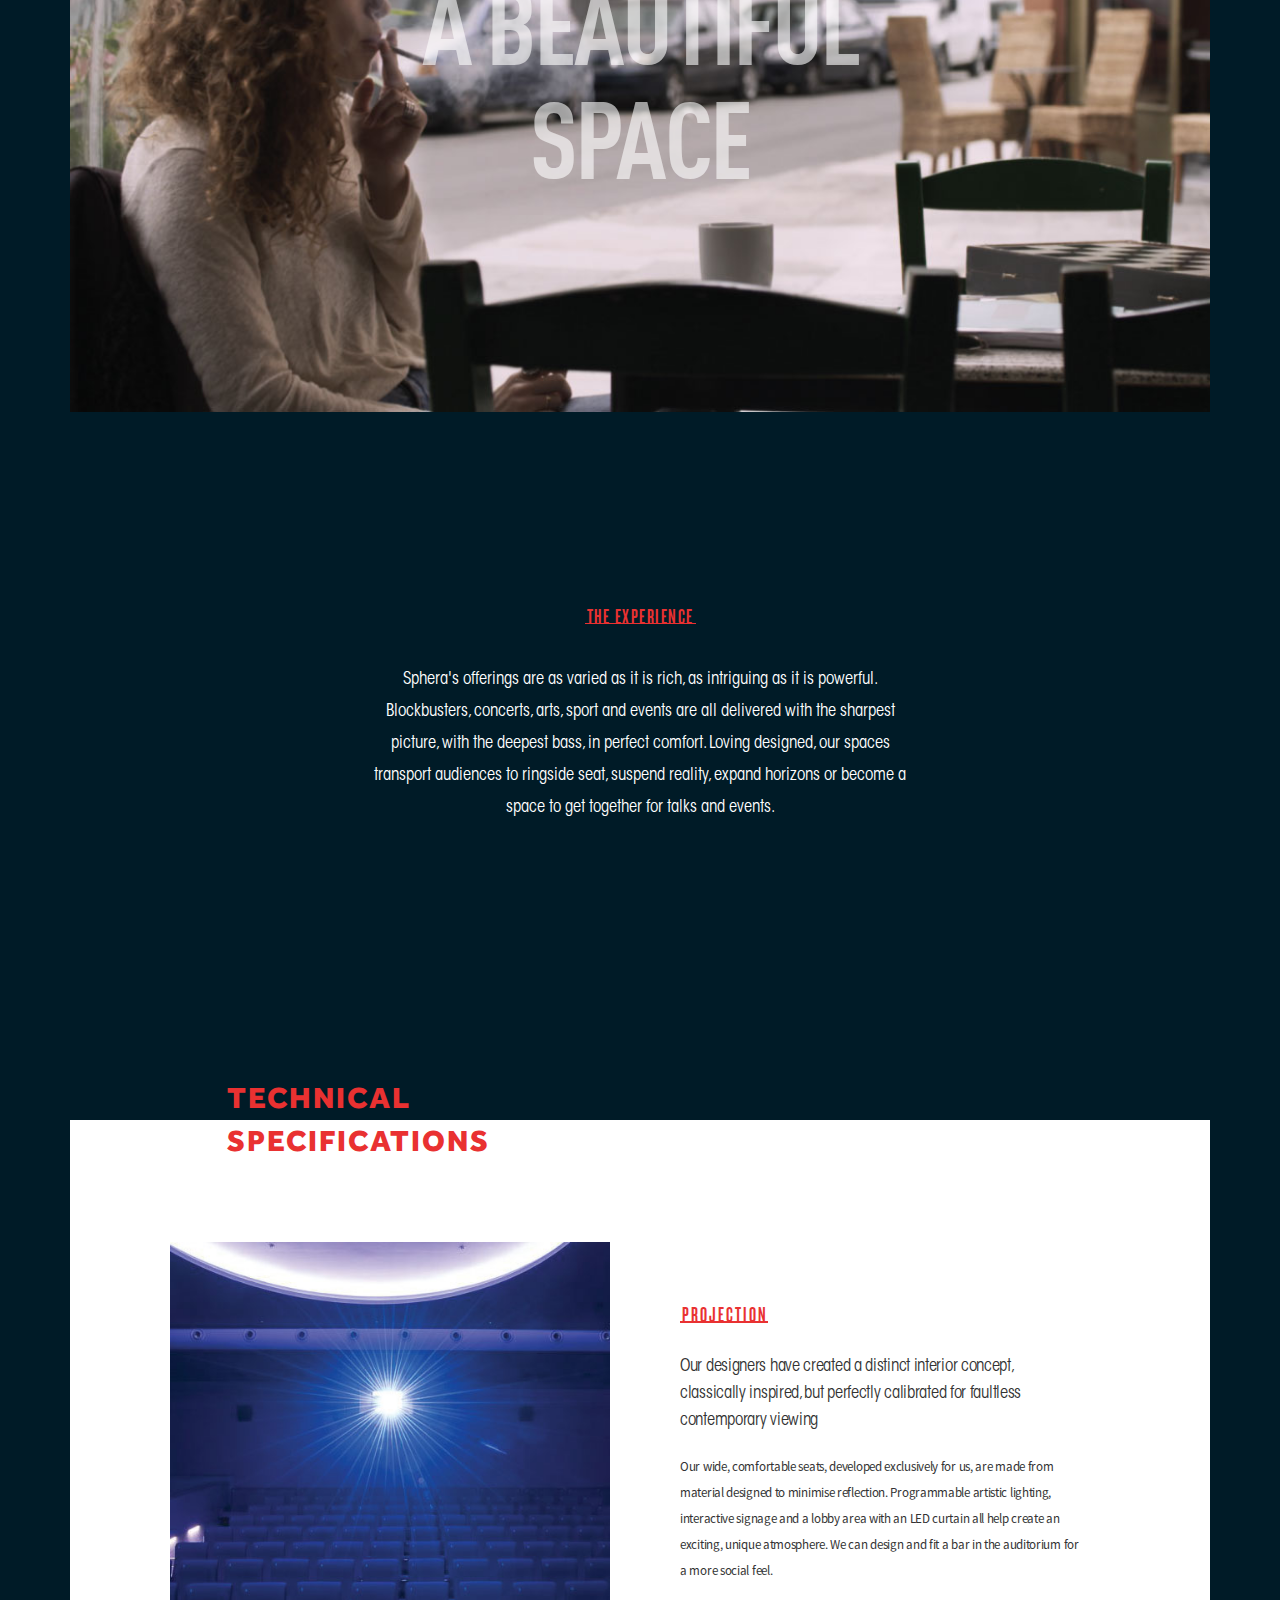
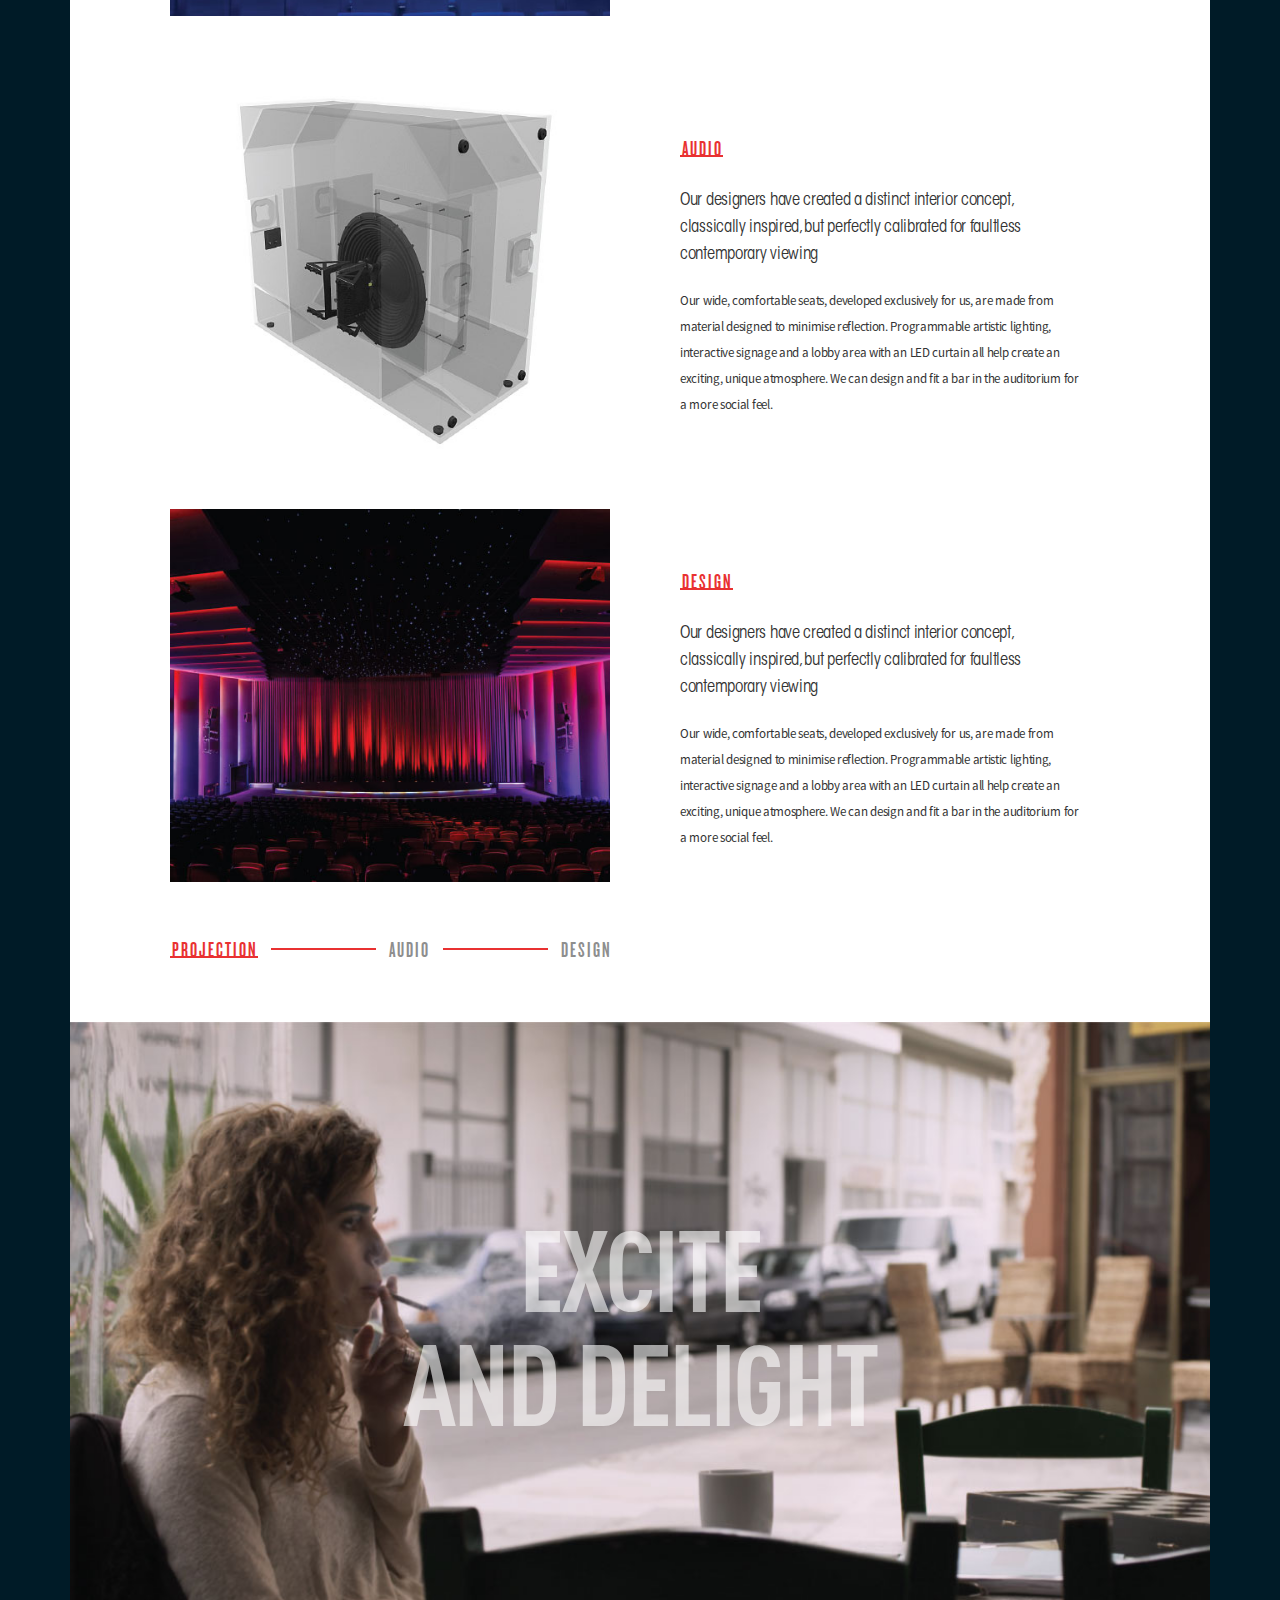
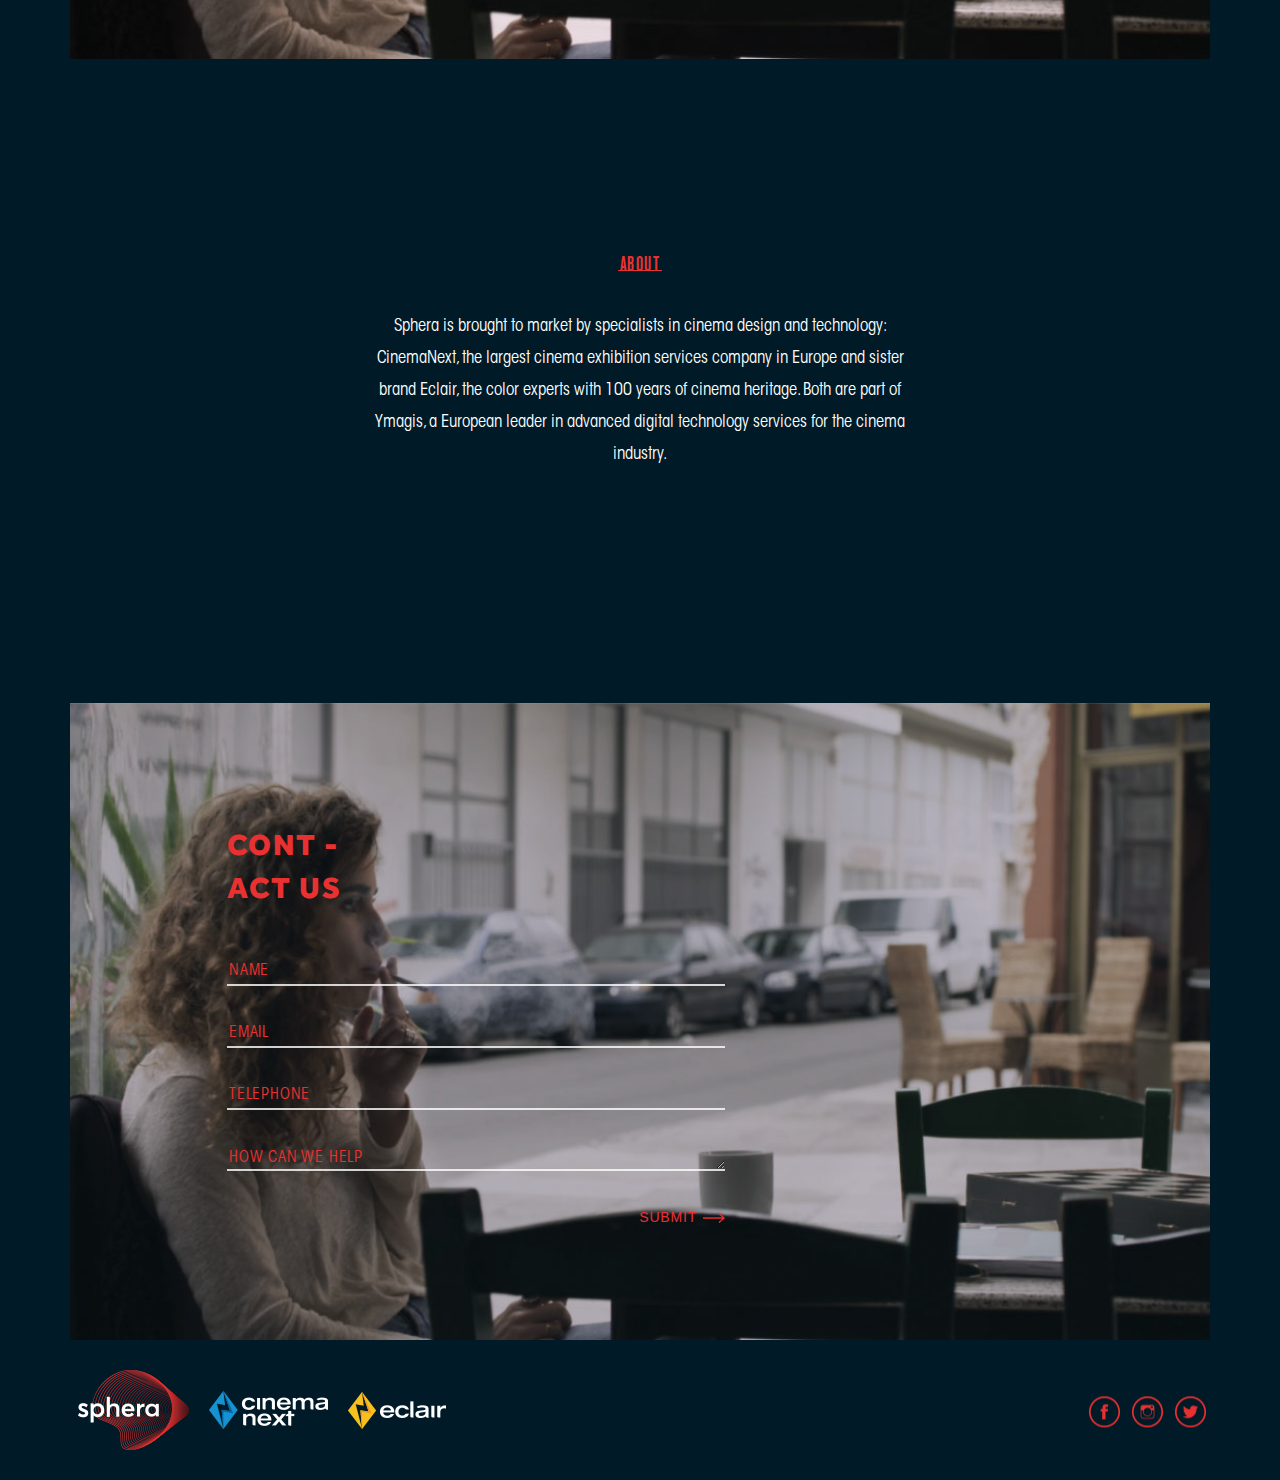
==== commit 7f50393a: "finished the technical specifications" ====
--- a/index.html
+++ b/index.html
@@ -97,35 +97,33 @@
     <section class="experience">
         <div class="container">
             <div class="banner-div">
-                <div class="video">
-                    <svg viewBox="0 0 200 100" width="100%" height="100%">
-                        <style>
+                <svg viewBox="0 0 200 100" width="100%" height="100%">
+                    <style>
+                        .exp-text {
+                            font-family: 'DIN';
+                            font-size: 35px;
+                            text-transform: uppercase;
+                            letter-spacing: 0px;
+                            fill: rgba(255, 255, 255, 0.6);
+                            text-anchor: middle;
+                        }
+                        .exp-text.text2{
+                            transform: translate(0px, 15px);
+                        }
+
+                        @media (min-width: 768px) {
                             .exp-text {
-                                font-family: 'DIN';
-                                font-size: 35px;
-                                text-transform: uppercase;
-                                letter-spacing: 0px;
-                                fill: rgba(255, 255, 255, 0.6);
-                                text-anchor: middle;
+                                font-size: 19px;
+                                letter-spacing: -0.5px;
                             }
                             .exp-text.text2{
-                                transform: translate(0px, 15px);
-                            }
-
-                            @media (min-width: 768px) {
-                                .exp-text {
-                                    font-size: 19px;
-                                    letter-spacing: -0.5px;
-                                }
-                                .exp-text.text2{
-                                    transform: none;
-                                }
-                            }
-                        </style>
-                        <text class="exp-text" x="50%" y="45%">A Beautiful</text>
-                        <text class="exp-text text2" x="50%" y="65%">Space</text>
-                    </svg>
-                </div>
+                                transform: none;
+                            }
+                        }
+                    </style>
+                    <text class="exp-text" x="50%" y="45%">A Beautiful</text>
+                    <text class="exp-text text2" x="50%" y="65%">Space</text>
+                </svg>
             </div>
             <div class="text-div text-center">
                 <h2>The Experience</h2><br/>
@@ -145,39 +143,45 @@
                 <ul class="list-inline slides">
                     <li>
                         <img src="assets/projection-tech.jpg" alt="Projection slide">
-                        <h3>Projection</h3>
-                        <p class="subtitle">Our designers have created a distinct interior concept,
-                        classically inspired, but perfectly calibrated for faultless contemporary
-                        viewing</p>
-                        <p class="description">Our wide, comfortable seats, developed exclusively
-                        for us, are made from material designed to minimise reflection. Programmable
-                        artistic lighting, interactive signage and a lobby area with an LED curtain
-                        all help create an exciting, unique atmosphere. We can design and fit a bar
-                        in the auditorium for a more social feel.</p>
-                    </li>
-                    <li>
-                        <img src="assets/audio-tech.jpg" alt="Audio slide">
-                        <h3>Audio</h3>
-                        <p class="subtitle">Our designers have created a distinct interior concept,
+                        <span class="text-holder">
+                            <h3><span class="underline">Projection</span></h3><br class="visible-xs visible-sm"/>
+                            <p class="subtitle">Our designers have created a distinct interior concept,
                             classically inspired, but perfectly calibrated for faultless contemporary
-                            viewing</p>
-                        <p class="description">Our wide, comfortable seats, developed exclusively
+                            viewing</p><br class="visible-xs visible-sm"/>
+                            <p class="description">Our wide, comfortable seats, developed exclusively
                             for us, are made from material designed to minimise reflection. Programmable
                             artistic lighting, interactive signage and a lobby area with an LED curtain
                             all help create an exciting, unique atmosphere. We can design and fit a bar
                             in the auditorium for a more social feel.</p>
-                    </li>
-                    <li>
-                        <img src="assets/design-tech.jpg" alt="Design slide">
-                        <h3>Design</h3>
-                        <p class="subtitle">Our designers have created a distinct interior concept,
+                        </span>
+                    </li>
+                    <li>
+                        <img src="assets/audio-tech.jpg" alt="Audio slide">
+                        <span class="text-holder">
+                            <h3><span class="underline">Audio</span></h3><br class="visible-xs visible-sm"/>
+                            <p class="subtitle">Our designers have created a distinct interior concept,
                             classically inspired, but perfectly calibrated for faultless contemporary
-                            viewing</p>
-                        <p class="description">Our wide, comfortable seats, developed exclusively
+                            viewing</p><br class="visible-xs visible-sm"/>
+                            <p class="description">Our wide, comfortable seats, developed exclusively
                             for us, are made from material designed to minimise reflection. Programmable
                             artistic lighting, interactive signage and a lobby area with an LED curtain
                             all help create an exciting, unique atmosphere. We can design and fit a bar
                             in the auditorium for a more social feel.</p>
+                        </span>
+                    </li>
+                    <li>
+                        <img src="assets/design-tech.jpg" alt="Design slide">
+                        <span class="text-holder">
+                            <h3><span class="underline">Design</span></h3><br class="visible-xs visible-sm"/>
+                            <p class="subtitle">Our designers have created a distinct interior concept,
+                            classically inspired, but perfectly calibrated for faultless contemporary
+                            viewing</p><br class="visible-xs visible-sm"/>
+                            <p class="description">Our wide, comfortable seats, developed exclusively
+                            for us, are made from material designed to minimise reflection. Programmable
+                            artistic lighting, interactive signage and a lobby area with an LED curtain
+                            all help create an exciting, unique atmosphere. We can design and fit a bar
+                            in the auditorium for a more social feel.</p>
+                        </span>
                     </li>
                 </ul>
                 <div class="arrow"></div>
@@ -194,35 +198,33 @@
     <section class="about">
         <div class="container">
             <div class="banner-div">
-                <div class="video">
-                    <svg viewBox="0 0 200 100" width="100%" height="100%">
-                        <style>
+                <svg viewBox="0 0 200 100" width="100%" height="100%">
+                    <style>
+                        .abt-text {
+                            font-family: 'DIN';
+                            font-size: 35px;
+                            text-transform: uppercase;
+                            letter-spacing: 0px;
+                            fill: rgba(255, 255, 255, 0.6);
+                            text-anchor: middle;
+                        }
+                        .abt-text.text2{
+                            transform: translate(0px, 15px);
+                        }
+
+                        @media (min-width: 768px) {
                             .abt-text {
-                                font-family: 'DIN';
-                                font-size: 35px;
-                                text-transform: uppercase;
-                                letter-spacing: 0px;
-                                fill: rgba(255, 255, 255, 0.6);
-                                text-anchor: middle;
+                                font-size: 20px;
+                                letter-spacing: -0.5px;
                             }
                             .abt-text.text2{
-                                transform: translate(0px, 15px);
-                            }
-
-                            @media (min-width: 768px) {
-                                .abt-text {
-                                    font-size: 20px;
-                                    letter-spacing: -0.5px;
-                                }
-                                .abt-text.text2{
-                                    transform: none;
-                                }
-                            }
-                        </style>
-                        <text class="abt-text" x="50%" y="45%">Excite</text>
-                        <text class="abt-text text2" x="50%" y="65%">and Delight</text>
-                    </svg>
-                </div>
+                                transform: none;
+                            }
+                        }
+                    </style>
+                    <text class="abt-text" x="50%" y="45%">Excite</text>
+                    <text class="abt-text text2" x="50%" y="65%">and Delight</text>
+                </svg>
             </div>
             <div class="text-div text-center">
                 <h2>About</h2><br/>
--- a/css/styles.css
+++ b/css/styles.css
@@ -71,6 +71,19 @@
 .what-is .banner-div{
     position: relative;
     margin-top: 10px;
+}
+.what-is .video{
+    background: url('../assets/contact-bg.jpg') no-repeat 10% 0;
+    height: 100%;
+    background-size: cover;
+    top: 0px;
+    width: 100%;
+    position: absolute;
+}
+header{
+    width: 100%;
+    height: 619px;
+    position: relative;
 }
 .what-is hr{
     -webkit-transform: rotate(-90deg);
@@ -103,15 +116,6 @@
     border-radius: 10px;
     border: 1px solid white;
 }
-header{
-    position: absolute;
-    top: 0px;
-    width: 100%;
-    height: 100%;
-}
-.sphera-logo{
-
-}
 .email-us{
     float: right;
 }
@@ -166,6 +170,12 @@
     margin-bottom: 28px;
 }
 @media(min-width: 768px) {
+    .what-is .video{
+        background-position: 0%;
+    }
+    header{
+        height: 637px;
+    }
     .what-is .logo{
         padding: 28px 35px;
     }
@@ -194,32 +204,42 @@
 
 }
 /* - - - - - - - - - - - - - - - - - - - - - - - - - technical - - - - - - - - - - - - - - - - - - - - */
-.technical h2{
+.technical h2 {
     color: #e93131;
     text-transform: uppercase;
     font-family: 'Effra';
     letter-spacing: 2px;
-    font-size: 30px;
-    padding-left: 157px;
-    line-height: 43px;
-    margin-bottom: -42px;
+    font-size: 24px;
+    padding-left: 25px;
+    line-height: 36px;
+    margin-bottom: -37px;
 }
 .technical .slider-holder{
     background-color: white;
-    padding-top: 122px;
-    padding-left: 100px;
+    padding-top: 84px;
+    padding-left: 0px;
+    text-align: center;
 }
 .slider-holder .slides{
     margin-bottom: 0px;
+    margin-left: 0px;
 }
 .slider-holder .slides li{
-    padding-right: 130px;
+    padding-right: 0px;
+    padding-left: 0px;
     margin-bottom: 60px;
 }
 .slider-holder .slides img{
     float: left;
-    width: 440px;
-    margin-right: 70px;
+    width: 100%;
+}
+.slider-holder .slides .text-holder{
+    text-align: center;
+    display: block;
+    padding: 0px 34px;
+}
+.slider-holder .slides h3 {
+    text-align: center;
 }
 .slider-holder .slides h3{
     color: #e93131;
@@ -227,12 +247,19 @@
     font-family: 'Knockout';
     letter-spacing: 2px;
     font-size: 23px;
-    border-bottom: 2px solid #e93131;
     display: inline-block;
     line-height: 12px;
-    padding-left: 2px;
     margin-top: 67px;
     margin-bottom: 30px;
+}
+.slider-holder .slides h3 .underline{
+    border-bottom: 2px solid #e93131;
+    padding-left: 2px;
+    display: inline-block;
+}
+.slider-holder .subtitle, .slider-holder .description{
+    max-width: 300px;
+    display: inline-block;
 }
 .slider-holder .subtitle{
     font-family: 'ITC';
@@ -250,12 +277,13 @@
 .slider-holder .slide-indicator{
     padding-bottom: 60px;
     margin-bottom: 0px;
-}
-.slider-holder .slide-indicator hr{
-    width: 105px;
+    margin-left: 0px;
+}
+.slider-holder .slide-indicator hr {
+    width: 30px;
     border-color: #e93131;
     border-width: 2px;
-    margin: 0px 7px 7px;
+    margin: 0px 2px 7px;
 }
 .slider-holder .slide-indicator li{
     color: #8e8e8e;
@@ -270,8 +298,76 @@
     color: #e93131;
     border-bottom: 2px solid #e93131;
 }
+@media(min-width: 768px) {
+    .slider-holder .slides span{
+
+    }
+}
+@media(min-width: 992px) {
+    .technical h2{
+        font-size: 30px;
+        padding-left: 157px;
+        line-height: 43px;
+        margin-bottom: -42px;
+    }
+    .technical .slider-holder {
+        padding-left: 70px;
+        text-align: left;
+    }
+    .slider-holder .slides li{
+        padding-right: 70px;
+    }
+    .slider-holder .subtitle, .slider-holder .description{
+        max-width: none;
+        display: block;
+    }
+    .slider-holder .slides .text-holder{
+        display: inline-block;
+        float: left;
+        width: 330px;
+        text-align: left;
+        padding: 0px;
+    }
+    .slider-holder .slides img {
+        float: left;
+        width: 390px;
+        margin-right: 50px;
+    }
+    .slider-holder .slides h3{
+        margin-top: 23px;
+    }
+    .slider-holder .slide-indicator hr {
+        width: 80px;
+        margin: 0px 7px 7px;
+    }
+}
+@media(min-width: 1200px) {
+    .technical .slider-holder{
+        padding-top: 122px;
+        padding-left: 100px;
+    }
+    .slider-holder .slides li{
+        padding-right: 130px;
+        padding-left: 0px;
+    }
+    .slider-holder .slides .text-holder{
+        display: inline;
+        float: none;
+        width: auto;
+    }
+    .slider-holder .slides img{
+        width: 440px;
+        margin-right: 70px;
+    }
+    .slider-holder .slides h3{
+        margin-top: 67px;
+    }
+    .slider-holder .slide-indicator hr {
+        width: 105px;
+    }
+}
 /* - - - - - - - - - - - - - - - - - - - - - - - - - about and experience - - - - - - - - - - - - - - - - - - - - */
-.about .video, .experience .video, .what-is .video{
+.about .banner-div, .experience .banner-div{
     background: url('../assets/contact-bg.jpg') no-repeat 10% 0;
     height: 619px;
     background-size: cover;
@@ -299,7 +395,7 @@
     margin-bottom: 232px;
 }
 @media(min-width: 768px) {
-    .about .video, .experience .video, .what-is .video{
+    .about .banner-div, .experience .banner-div{
         height: 637px;
         background-position: 0%;
     }
@@ -307,12 +403,6 @@
         width: 535px;
         line-height: 32px;
     }
-}
-@media(min-width: 992px) {
-
-}
-@media(min-width: 1200px) {
-
 }
 /* - - - - - - - - - - - - - - - - - - - - - - - - - contact - - - - - - - - - - - - - - - - - - - - */
 .contact .container{
@@ -355,14 +445,16 @@
     background-size: cover;
     position: absolute;
     top: 0px;
-    width: calc(100% - 30px);
+    width: calc(100% - 20px);
 }
 @media(min-width: 768px) {
     #contactForm{
         background-color: rgba(8, 29, 40, 0.25);
+        height: 637px;
     }
     .contact .banner-div{
         background-position: 0%;
+        width: calc(100% - 30px);
     }
 }
 @media(min-width: 992px) {
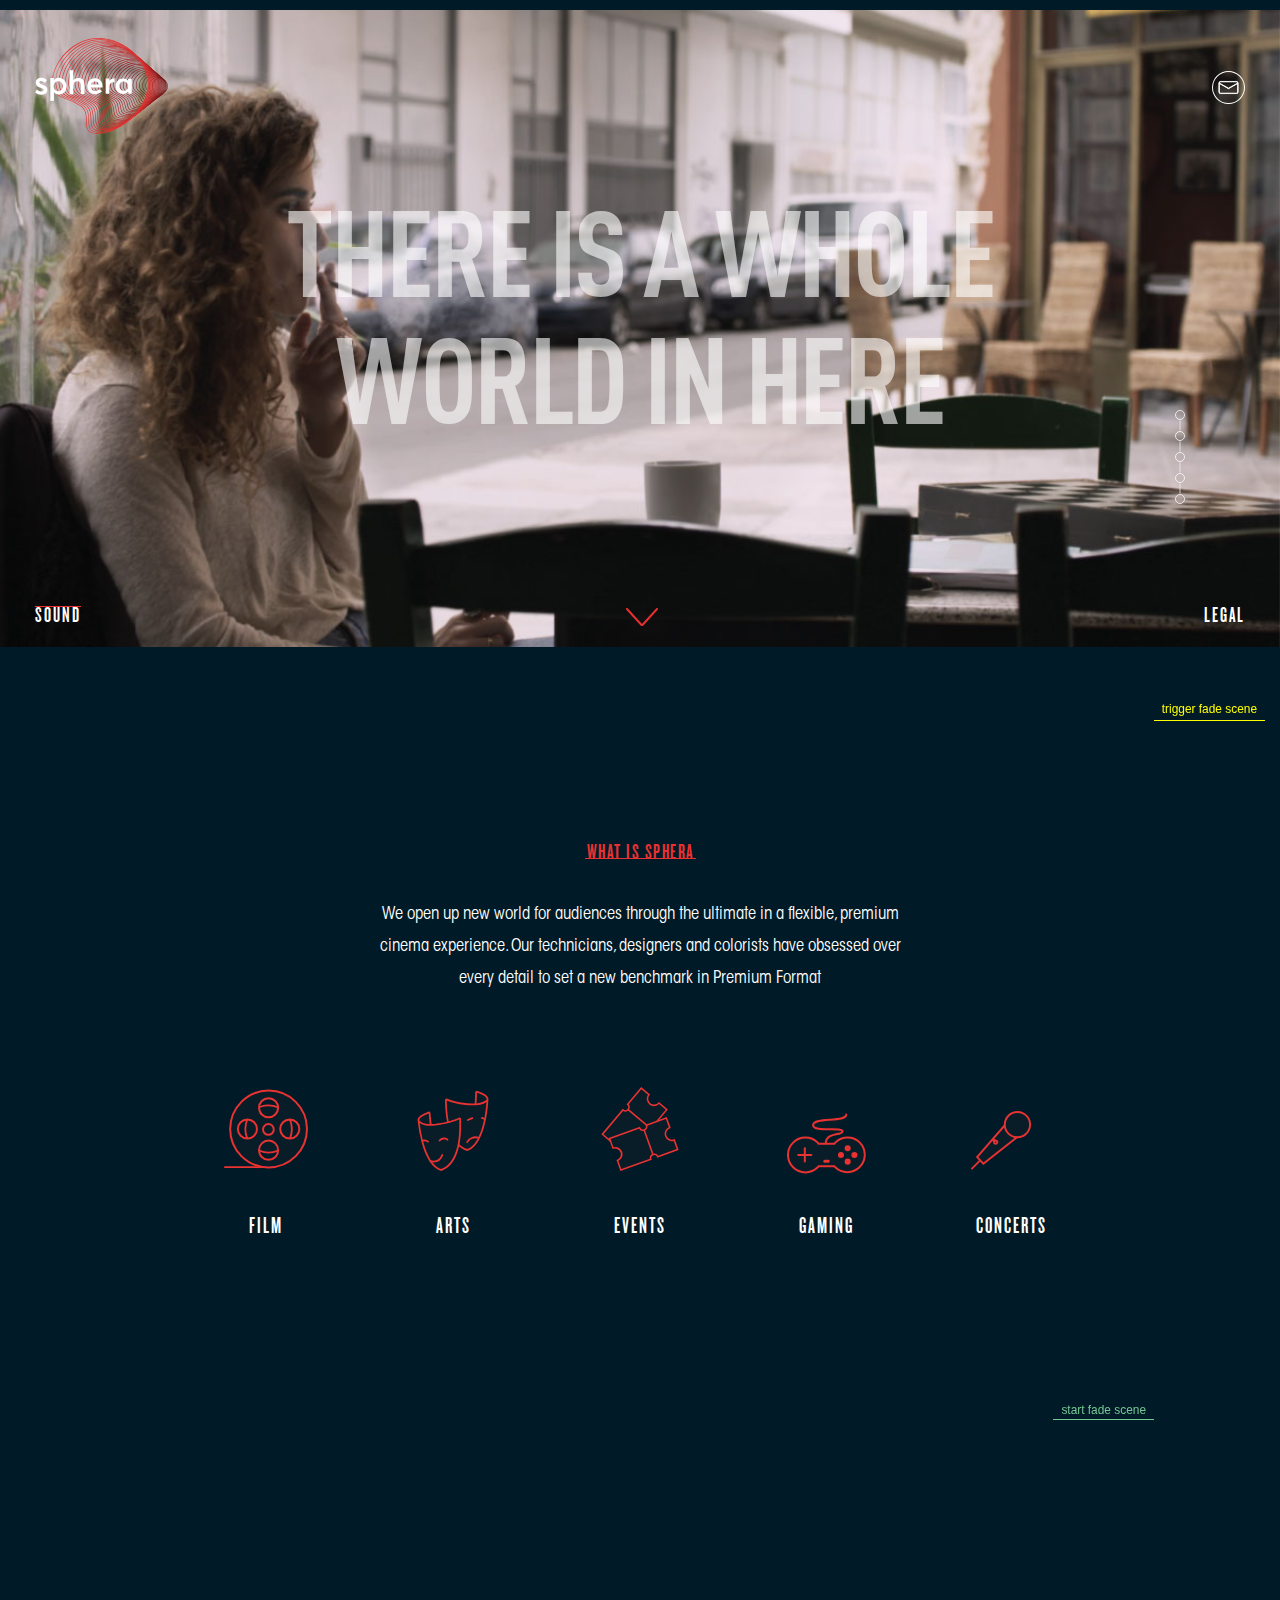
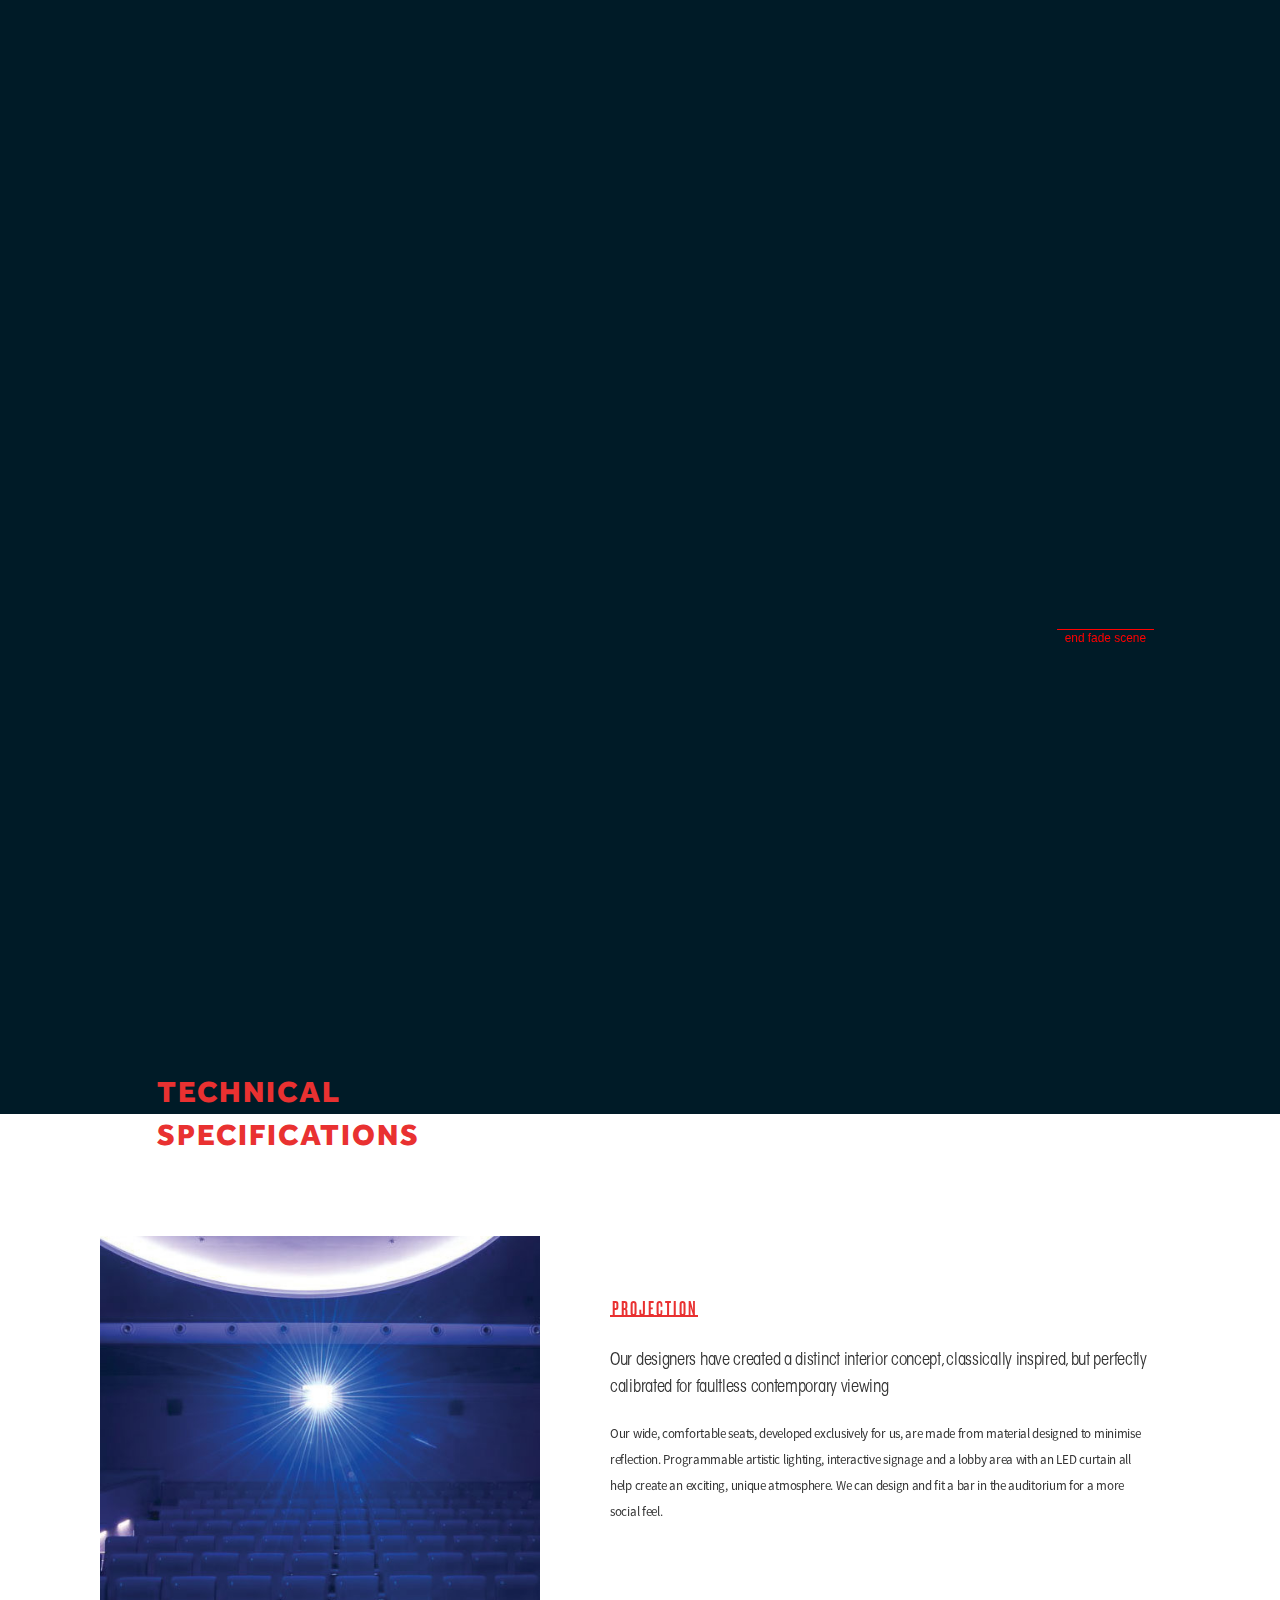
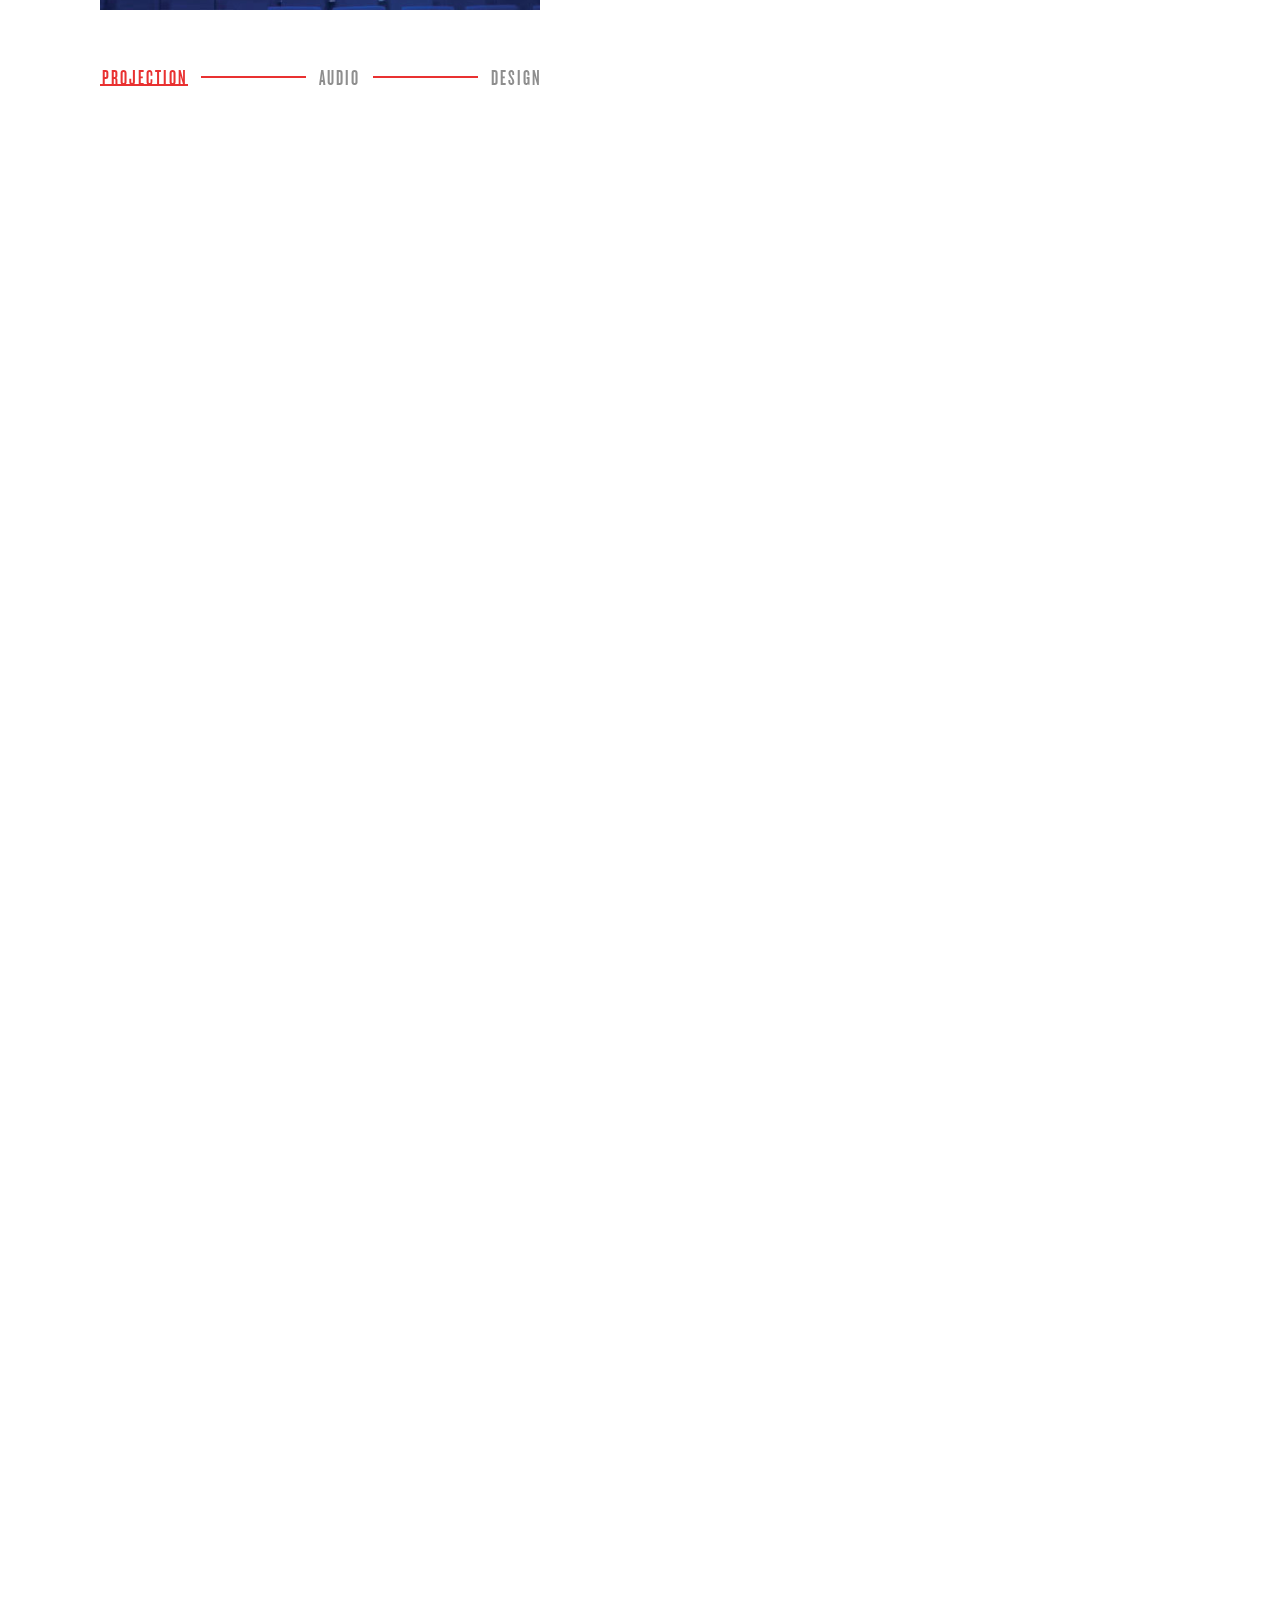
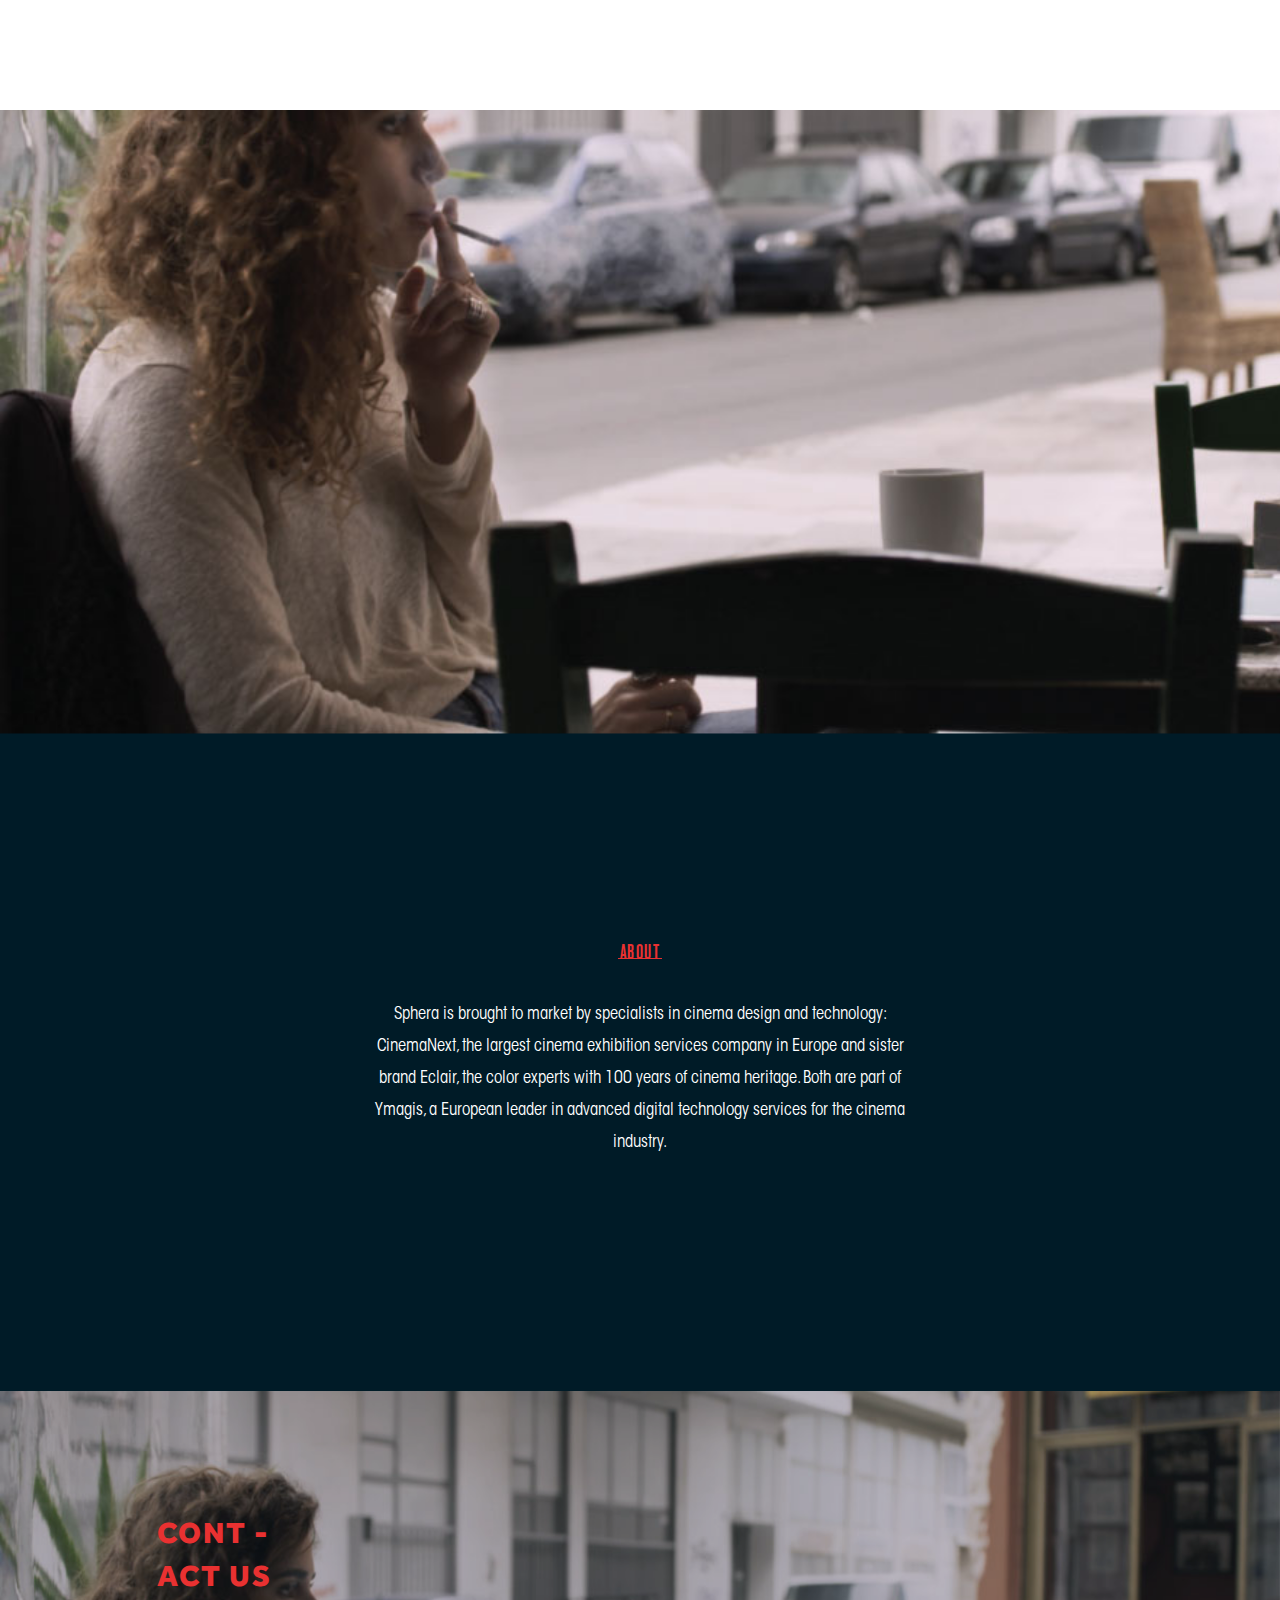
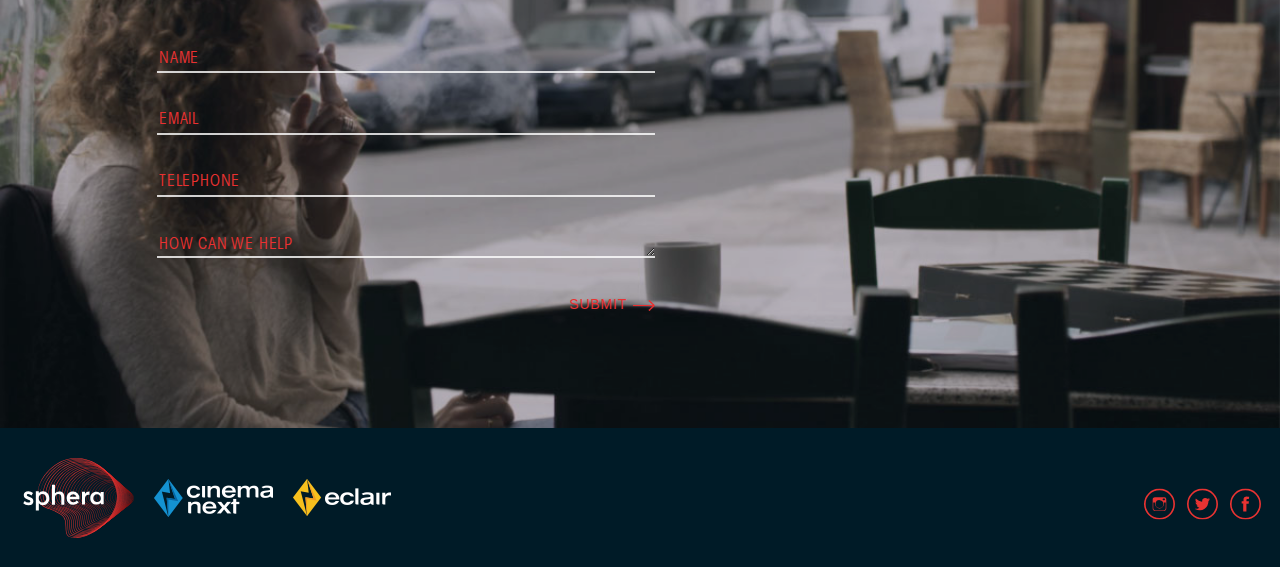
==== commit e85ab0f9: "experimenting with animations" ====
--- a/index.html
+++ b/index.html
@@ -6,6 +6,7 @@
     <title>Sphera | Home</title>
     <link rel="stylesheet" href="css/vendors/bootstrap/bootstrap.min.css">
     <link rel="stylesheet" href="css/styles.css">
+    <link rel="stylesheet" href="css/experiments.css">
 </head>
 <body>
     <section class="what-is">
@@ -42,8 +43,55 @@
                 </div>
                 <header>
                     <div class="logo">
-                        <img class="sphera-logo" src="assets/main-logo.png" alt="Sphera Logo">
-                        <img class="email-us" src="assets/mail-icon.png" alt="email us">
+                        <svg id="spheraMainLogo" class="sphera-logo" xmlns="http://www.w3.org/2000/svg"
+                             viewBox="0 0 133.33 96.47" width="133" height="96">
+                            <defs>
+                                <style>
+                                    .cls-1{fill:#631011;}.cls-2{fill:#681312;}.cls-3{fill:#6c1211;}
+                                    .cls-4{fill:#711211;}.cls-5{fill:#761414;}.cls-6{fill:#7a1516;}
+                                    .cls-7{fill:#7f1717;}.cls-8{fill:#811718;}.cls-9{fill:#811818;}
+                                    .cls-10{fill:#831919;}.cls-11{fill:#881b1b;}.cls-12{fill:#8c1c1c;}
+                                    .cls-13{fill:#911c1d;}.cls-14{fill:#961e1e;}.cls-15{fill:#9a2020;}
+                                    .cls-16{fill:#9f2021;}.cls-17{fill:#a32122;}.cls-18{fill:#a92123;}
+                                    .cls-19{fill:#ad2324;}.cls-20{fill:#b12524;}.cls-21{fill:#b62725;}
+                                    .cls-22{fill:#bb2827;}.cls-23{fill:#bf2928;}.cls-24{fill:#c42a29;}
+                                    .cls-25{fill:#c82a2a;}.cls-26{fill:#ce2a2b;}.cls-27{fill:#d22b2b;}
+                                    .cls-28{fill:#d62e2b;}.cls-29{fill:#db312d;}.cls-30{fill:#e0312e;}
+                                    .cls-31{fill:#e33230;}.cls-32{fill:#e83332;}.cls-33{fill:#fff;}
+                                </style>
+                            </defs>
+                            <title>sphera-svg-logo</title>
+                            <path class="cls-1" d="M309.24,258.27a8,8,0,1,1,8-8A8,8,0,0,1,309.24,258.27Zm0-15.49a7.51,7.51,0,1,0,7.51,7.51A7.51,7.51,0,0,0,309.24,242.78Z" transform="translate(-183.9 -201.83)"/><path class="cls-2" d="M307.41,259.53H307c-2.26-.12-3.73-1.36-5.43-2.8l-0.11-.09a8.33,8.33,0,0,1-3.4-6.32,9.26,9.26,0,0,1,8.89-9.28h0a9.22,9.22,0,0,1,6.76,2.58,9.11,9.11,0,0,1,2.89,6.52A9.5,9.5,0,0,1,307.41,259.53Zm-0.46-18a8.77,8.77,0,0,0-8.43,8.78,7.88,7.88,0,0,0,3.23,6l0.11,0.09c1.63,1.38,3,2.57,5.14,2.68a8.59,8.59,0,0,0,6.34-2.51,8.75,8.75,0,0,0,2.75-6.38,8.63,8.63,0,0,0-2.74-6.18,8.76,8.76,0,0,0-6.41-2.44h0Z" transform="translate(-183.9 -201.83)"/><path class="cls-3" d="M305.49,260.8a7.6,7.6,0,0,1-.76,0c-1.86-.19-3-1.21-4.22-2.39-0.46-.43-0.93-0.87-1.47-1.3-2.47-2-4-3.79-4.2-6.74-0.29-5.25,4.29-10.19,9.8-10.57h0a10.67,10.67,0,0,1,7.85,2.8A10.63,10.63,0,0,1,305.49,260.8Zm-0.83-20.55c-5.25.36-9.62,5.06-9.34,10.05,0.15,2.78,1.59,4.45,4,6.39,0.55,0.44,1,.89,1.5,1.32,1.2,1.12,2.24,2.09,3.94,2.26a9.74,9.74,0,0,0,7.33-2.79,9.63,9.63,0,0,0,0-14.57,10.18,10.18,0,0,0-7.49-2.67h0Z" transform="translate(-183.9 -201.83)"/><path class="cls-4" d="M303.51,262.08a7.53,7.53,0,0,1-1-.07c-1.78-.25-2.77-1.35-3.81-2.51a14.61,14.61,0,0,0-2-2c-2.86-2.19-4.75-3.86-5-7.17-0.44-5.76,4.57-11.3,10.71-11.86h0a12,12,0,0,1,9,3,11.22,11.22,0,0,1-.1,17.33A12,12,0,0,1,303.51,262.08ZM302.37,239c-5.88.54-10.68,5.83-10.26,11.33,0.23,3.1,2,4.64,4.81,6.81a15.21,15.21,0,0,1,2.11,2.05c1,1.14,1.9,2.12,3.51,2.35,2.63,0.37,5.82-.8,8.32-3a10.73,10.73,0,0,0,.1-16.59,11.48,11.48,0,0,0-8.58-2.9h0Z" transform="translate(-183.9 -201.83)"/><path class="cls-5" d="M301.55,263.37a7.84,7.84,0,0,1-1.33-.11c-1.79-.31-2.68-1.49-3.62-2.74A11.51,11.51,0,0,0,294.2,258l-0.28-.21c-3.13-2.31-5.19-3.83-5.52-7.38-0.57-6.15,5-12.41,11.62-13.14h0a13.29,13.29,0,0,1,10.05,3.24,12.35,12.35,0,0,1-.16,19.38A13.27,13.27,0,0,1,301.55,263.37Zm-1.47-25.65c-6.4.7-11.73,6.71-11.18,12.6,0.31,3.32,2.19,4.72,5.32,7l0.28,0.21a12.08,12.08,0,0,1,2.5,2.66c0.91,1.22,1.7,2.27,3.3,2.55,2.84,0.49,6.4-.77,9.28-3.3a11.85,11.85,0,0,0,.17-18.63,12.78,12.78,0,0,0-9.67-3.12h0Z" transform="translate(-183.9 -201.83)"/><path class="cls-6" d="M299.52,264.65a7.9,7.9,0,0,1-1.56-.15c-1.84-.37-2.66-1.66-3.52-3a10.14,10.14,0,0,0-2.65-3.09l-1-.73c-3.13-2.22-5.19-3.68-5.58-7.28-0.71-6.64,5.26-13.52,12.53-14.43l0,0.25,0-.25a14.59,14.59,0,0,1,11.15,3.46,13.49,13.49,0,0,1-.24,21.45A14.8,14.8,0,0,1,299.52,264.65Zm-0.14-28.29a12.92,12.92,0,0,0-1.6.1c-7,.88-12.78,7.49-12.09,13.88,0.36,3.38,2.25,4.71,5.37,6.92l1,0.73a10.7,10.7,0,0,1,2.78,3.23c0.84,1.32,1.57,2.46,3.2,2.79,3,0.61,7-.78,10.23-3.53a13,13,0,0,0,.25-20.68A14.28,14.28,0,0,0,299.38,236.36Z" transform="translate(-183.9 -201.83)"/><path class="cls-7" d="M297.52,265.94a8.22,8.22,0,0,1-1.82-.19c-1.9-.43-2.67-1.83-3.48-3.32a9.49,9.49,0,0,0-2.86-3.59l-1.66-1.14c-3.19-2.16-5.29-3.59-5.74-7.29a13.47,13.47,0,0,1,3.36-10,16.21,16.21,0,0,1,10.08-5.74h0a15.89,15.89,0,0,1,12.24,3.68,15.46,15.46,0,0,1,5.75,11c0.21,4.53-2,9.09-6.08,12.51A16.14,16.14,0,0,1,297.52,265.94Zm-2-30.75c-7.5,1-13.82,8.4-13,15.15,0.42,3.47,2.34,4.77,5.52,6.93l1.67,1.15a10,10,0,0,1,3,3.76c0.78,1.44,1.46,2.68,3.14,3.06,3.2,0.73,7.59-.75,11.17-3.76,4-3.32,6.11-7.72,5.9-12.1a15,15,0,0,0-5.56-10.64,15.39,15.39,0,0,0-11.84-3.56h0Z" transform="translate(-183.9 -201.83)"/><path class="cls-8" d="M295.52,267.23a8.56,8.56,0,0,1-2.07-.24c-2-.49-2.7-2-3.46-3.63a9.18,9.18,0,0,0-3-4.08c-0.8-.55-1.53-1-2.25-1.49-3.28-2.13-5.45-3.54-6-7.36-1-7.5,6-15.77,14.36-17l0,0.25,0-.25a17.2,17.2,0,0,1,13.33,3.89,16.71,16.71,0,0,1,6.32,11.91c0.25,5-2.21,10-6.75,13.69C302.68,265.66,298.77,267.23,295.52,267.23Zm-0.1-33.47a15.16,15.16,0,0,0-2.23.16h0c-8.88,1.32-14.78,9.92-13.92,16.43,0.47,3.58,2.45,4.87,5.72,7,0.71,0.46,1.45.95,2.26,1.5a9.73,9.73,0,0,1,3.21,4.29c0.74,1.56,1.38,2.92,3.12,3.35,3.39,0.85,8.14-.72,12.11-4,4.42-3.63,6.81-8.47,6.57-13.27a16.2,16.2,0,0,0-6.13-11.54A17,17,0,0,0,295.42,233.76Z" transform="translate(-183.9 -201.83)"/><path class="cls-9" d="M293.52,268.53a8.91,8.91,0,0,1-2.31-.29c-2.06-.55-2.74-2.2-3.46-3.95a9.08,9.08,0,0,0-3.21-4.57c-1-.68-2-1.28-2.79-1.8-3.4-2.12-5.64-3.52-6.2-7.48-1-7.19,5.44-16.74,15.27-18.3h0a18.52,18.52,0,0,1,14.45,4.13,17.91,17.91,0,0,1,6.86,12.8c0.3,5.38-2.4,10.8-7.4,14.86C301.12,266.86,297,268.53,293.52,268.53Zm-2.62-35.87c-9.55,1.51-15.82,10.76-14.84,17.71,0.52,3.72,2.57,5,6,7.11,0.84,0.53,1.8,1.12,2.81,1.81a9.63,9.63,0,0,1,3.39,4.8c0.7,1.69,1.3,3.16,3.11,3.64,3.54,1,8.79-.74,13.06-4.21,4.87-4,7.5-9.21,7.21-14.43a17.4,17.4,0,0,0-6.67-12.42,18,18,0,0,0-14-4h0Z" transform="translate(-183.9 -201.83)"/><path class="cls-10" d="M291.44,269.81a9,9,0,0,1-2.48-.32c-2.14-.61-2.78-2.39-3.47-4.27s-1.34-3.69-3.36-5.05c-1.2-.81-2.33-1.48-3.32-2.08-3.53-2.12-5.86-3.52-6.47-7.62-0.58-3.89.83-8.31,3.88-12.15a20.27,20.27,0,0,1,12.3-7.44l0,0.26,0-.26a19.82,19.82,0,0,1,15.54,4.34,19.17,19.17,0,0,1,7.44,13.7c0.34,5.82-2.61,11.67-8.09,16.05C299.58,268,295.07,269.81,291.44,269.81ZM288.6,231.4a19.74,19.74,0,0,0-12,7.24c-2.92,3.67-4.33,8.05-3.78,11.74,0.58,3.86,2.7,5.14,6.22,7.25,1,0.6,2.13,1.28,3.34,2.09,2.16,1.45,2.9,3.5,3.56,5.31s1.24,3.41,3.12,3.95c3.72,1.07,9.34-.71,14-4.42,5.34-4.27,8.22-10,7.89-15.61a18.65,18.65,0,0,0-7.24-13.32,19.3,19.3,0,0,0-15.13-4.23h0Z" transform="translate(-183.9 -201.83)"/><path class="cls-11" d="M289.42,271.1a9.38,9.38,0,0,1-2.71-.37c-2.23-.67-2.84-2.58-3.49-4.6s-1.31-4.07-3.51-5.53c-1.4-.93-2.69-1.68-3.83-2.34-3.67-2.12-6.09-3.53-6.76-7.79-0.63-4,.88-8.83,4.06-12.87a21.62,21.62,0,0,1,13-8,21.13,21.13,0,0,1,16.63,4.56,20.43,20.43,0,0,1,8,14.61c0.37,6.26-2.83,12.55-8.78,17.25C298,269.24,293.24,271.1,289.42,271.1Zm-3.16-41.23,0,0.26c-8.76,1.51-18.14,10.89-16.66,20.26,0.63,4,2.84,5.29,6.5,7.41,1.15,0.66,2.45,1.42,3.86,2.35,2.35,1.57,3.08,3.82,3.72,5.81s1.18,3.66,3.14,4.25c3.91,1.18,9.89-.68,14.89-4.62,5.82-4.59,8.94-10.72,8.58-16.8a19.9,19.9,0,0,0-7.81-14.22,20.59,20.59,0,0,0-16.21-4.45Z" transform="translate(-183.9 -201.83)"/><path class="cls-12" d="M287.4,272.4a9.75,9.75,0,0,1-2.94-.42c-2.31-.73-2.9-2.77-3.51-4.93s-1.27-4.44-3.65-6c-1.59-1-3-1.86-4.33-2.58-3.81-2.14-6.33-3.55-7.06-8-1.37-8.33,6.36-20.07,18-22.16h0a22.43,22.43,0,0,1,17.72,4.77,21.69,21.69,0,0,1,8.58,15.51c0.41,6.7-3,13.42-9.48,18.44C296.4,270.45,291.4,272.4,287.4,272.4Zm0.09-43.84a19.69,19.69,0,0,0-3.47.31h0c-11.36,2-18.91,13.45-17.58,21.54,0.69,4.17,3,5.46,6.79,7.59,1.29,0.72,2.76,1.54,4.36,2.6,2.54,1.68,3.25,4.14,3.87,6.31s1.12,3.92,3.16,4.56c4.09,1.3,10.44-.64,15.8-4.82,6.29-4.91,9.67-11.47,9.27-18a21.16,21.16,0,0,0-8.38-15.12A22.47,22.47,0,0,0,287.48,228.56Z" transform="translate(-183.9 -201.83)"/><path class="cls-13" d="M285.37,273.69a10.11,10.11,0,0,1-3.17-.47c-2.4-.79-3-3-3.54-5.26s-1.23-4.81-3.79-6.48c-1.77-1.16-3.39-2-4.81-2.81-4-2.15-6.58-3.57-7.37-8.17-1.5-8.76,6.61-21.17,18.92-23.44h0a23.73,23.73,0,0,1,18.81,5,23,23,0,0,1,9.16,16.42c0.45,7.14-3.26,14.3-10.18,19.64C294.81,271.66,289.56,273.69,285.37,273.69Zm-3.66-46.09c-12,2.22-19.95,14.3-18.49,22.82,0.74,4.33,3.13,5.63,7.09,7.78,1.43,0.78,3.06,1.66,4.85,2.83,2.73,1.78,3.41,4.45,4,6.8s1.07,4.18,3.19,4.88c4.27,1.41,11-.61,16.7-5,6.77-5.23,10.41-12.22,10-19.18a22.42,22.42,0,0,0-9-16,23.19,23.19,0,0,0-18.38-4.88h0Z" transform="translate(-183.9 -201.83)"/><path class="cls-14" d="M283.35,275a10.48,10.48,0,0,1-3.39-.52c-2.5-.85-3-3.15-3.58-5.59s-1.19-5.18-3.92-7c-1.95-1.26-3.71-2.19-5.27-3-4.14-2.18-6.87-3.62-7.71-8.39-1.62-9.19,6.86-22.27,19.84-24.73l0.05,0.27-0.05-.27a25,25,0,0,1,19.9,5.2c5.78,4.49,9.33,10.81,9.73,17.32,0.49,7.59-3.48,15.19-10.88,20.85C293.21,272.87,287.72,275,283.35,275Zm-3.93-48.65a25.13,25.13,0,0,0-14.92,9.48c-3.6,4.69-5.27,10.15-4.48,14.61s3.29,5.82,7.43,8c1.57,0.82,3.34,1.76,5.31,3,2.92,1.9,3.57,4.76,4.15,7.29s1,4.44,3.23,5.2c4.45,1.52,11.52-.57,17.6-5.22,7.26-5.55,11.15-13,10.67-20.38-0.39-6.36-3.86-12.53-9.52-16.93a24.49,24.49,0,0,0-19.46-5.09h0Z" transform="translate(-183.9 -201.83)"/><path class="cls-15" d="M281.32,276.28a10.86,10.86,0,0,1-3.61-.56c-2.59-.91-3.09-3.35-3.62-5.92s-1.14-5.55-4-7.43a65.36,65.36,0,0,0-5.75-3.22c-4.29-2.2-7.13-3.66-8-8.6s0.91-10.7,4.76-15.76a27,27,0,0,1,16-10.25l0.05,0.27-0.05-.27a26.33,26.33,0,0,1,21,5.41c6.12,4.73,9.87,11.37,10.31,18.23,0.52,7.91-3.81,16.16-11.59,22.05C291.62,274.08,285.88,276.28,281.32,276.28Zm-4.2-51.21a26.47,26.47,0,0,0-15.66,10c-3.77,4.94-5.51,10.68-4.66,15.33s3.44,6,7.74,8.21a65.9,65.9,0,0,1,5.79,3.25c3.1,2,3.73,5.07,4.29,7.78,0.52,2.52,1,4.7,3.26,5.51,4.63,1.64,12.06-.54,18.5-5.42,7.63-5.78,11.88-13.85,11.37-21.58-0.42-6.7-4.1-13.2-10.1-17.83a25.78,25.78,0,0,0-20.54-5.31h0Z" transform="translate(-183.9 -201.83)"/><path class="cls-16" d="M279.29,277.57a11.24,11.24,0,0,1-3.83-.61c-2.68-1-3.15-3.54-3.66-6.26s-1.09-5.92-4.18-7.9a65.29,65.29,0,0,0-6.22-3.43c-4.45-2.23-7.4-3.7-8.35-8.82S254,239.4,258,234.07a28.38,28.38,0,0,1,16.73-10.81,27.64,27.64,0,0,1,22.07,5.62c6.45,5,10.42,11.93,10.88,19.13,0.56,8.35-4,17-12.3,23.26C290,275.3,284,277.57,279.29,277.57Zm-4.52-54,0.05,0.27a27.82,27.82,0,0,0-16.39,10.6c-3.93,5.2-5.74,11.2-4.84,16.05s3.6,6.19,8.05,8.42a65.71,65.71,0,0,1,6.27,3.46c3.29,2.11,3.89,5.38,4.42,8.27,0.49,2.67.92,5,3.3,5.83,4.81,1.75,12.6-.51,19.39-5.61,8.11-6.1,12.63-14.61,12.08-22.78-0.46-7-4.34-13.87-10.67-18.73a27.08,27.08,0,0,0-21.62-5.52Z" transform="translate(-183.9 -201.83)"/><path class="cls-17" d="M277.26,278.87a11.61,11.61,0,0,1-4.05-.66c-2.77-1-3.22-3.73-3.69-6.59s-1-6.3-4.3-8.37a65.36,65.36,0,0,0-6.69-3.63c-4.62-2.25-7.67-3.74-8.68-9s0.92-11.63,5.12-17.21A29.73,29.73,0,0,1,272.42,222l0.06,0.27-0.06-.27a28.94,28.94,0,0,1,23.16,5.84c6.79,5.19,11,12.49,11.46,20,0.6,8.8-4.27,17.94-13,24.46C288.42,276.51,282.19,278.87,277.26,278.87ZM277.55,222a25.35,25.35,0,0,0-5,.5c-11.91,2.4-24.47,15.76-22.14,27.93,1,5,3.75,6.38,8.37,8.64a65.87,65.87,0,0,1,6.75,3.66c3.47,2.21,4,5.69,4.56,8.76,0.47,2.81.87,5.23,3.34,6.16,5,1.86,13.14-.47,20.28-5.8,8.59-6.41,13.38-15.37,12.79-24-0.49-7.38-4.58-14.54-11.24-19.63A29.3,29.3,0,0,0,277.55,222Z" transform="translate(-183.9 -201.83)"/><path class="cls-18" d="M275.23,280.16a12,12,0,0,1-4.27-.71c-2.87-1.09-3.29-3.93-3.74-6.92s-1-6.67-4.43-8.85a65.78,65.78,0,0,0-7.16-3.83c-4.78-2.28-7.94-3.79-9-9.26-2.12-10.87,8.31-26.78,23.5-29.87h0c8.14-1.69,17,.51,24.21,6s11.54,13.08,12.07,21c0.63,9.24-4.5,18.83-13.73,25.67C286.82,277.72,280.34,280.16,275.23,280.16Zm0.36-59.43a26.38,26.38,0,0,0-5.35.54h0c-14.89,3-25.13,18.59-23.05,29.21,1,5.19,3.91,6.57,8.7,8.86a66.25,66.25,0,0,1,7.22,3.86c3.66,2.32,4.2,6,4.69,9.24,0.44,3,.82,5.5,3.38,6.48,5.16,2,13.67-.44,21.17-6,9.08-6.72,14.12-16.14,13.5-25.18-0.51-7.63-4.94-15.32-11.85-20.57A30.6,30.6,0,0,0,275.59,220.73Z" transform="translate(-183.9 -201.83)"/><path class="cls-19" d="M273.2,281.46a12.37,12.37,0,0,1-4.49-.76c-3-1.15-3.36-4.12-3.78-7.26-0.44-3.3-.94-7-4.56-9.32a66.28,66.28,0,0,0-7.62-4c-4.95-2.31-8.22-3.84-9.34-9.49-2.25-11.29,8.58-27.89,24.41-31.16,8.49-1.78,17.71.49,25.29,6.23,7.37,5.58,12.09,13.76,12.65,21.89,0.67,9.68-4.73,19.73-14.45,26.88C285.22,278.93,278.5,281.46,273.2,281.46Zm0.4-62a27.52,27.52,0,0,0-5.66.58h0c-15.53,3.21-26.16,19.45-24,30.49,1.07,5.37,4.06,6.77,9,9.09a66.75,66.75,0,0,1,7.69,4.06c3.84,2.42,4.36,6.3,4.82,9.73,0.41,3.1.77,5.77,3.42,6.8,5.34,2.08,14.21-.4,22.06-6.18,9.56-7,14.88-16.9,14.22-26.38-0.54-8-5.18-16-12.42-21.47A32,32,0,0,0,273.6,219.43Z" transform="translate(-183.9 -201.83)"/><path class="cls-20" d="M271.17,282.75a12.76,12.76,0,0,1-4.7-.81c-3.06-1.21-3.43-4.31-3.82-7.59-0.42-3.47-.89-7.41-4.68-9.79a67,67,0,0,0-8.09-4.22c-5.11-2.35-8.49-3.89-9.67-9.72-2.37-11.72,8.85-29,25.32-32.44,8.84-1.88,18.46.47,26.38,6.44,7.7,5.8,12.64,14.32,13.22,22.79,0.71,10.12-5,20.62-15.17,28.09C283.62,280.15,276.65,282.75,271.17,282.75Zm0.44-64.63a28.65,28.65,0,0,0-6,.62h0c-16.18,3.39-27.2,20.3-24.88,31.77,1.12,5.54,4.22,7,9.35,9.31a67.4,67.4,0,0,1,8.15,4.25c4,2.53,4.51,6.61,4.95,10.21,0.39,3.24.73,6,3.46,7.13,5.52,2.19,14.74-.37,22.94-6.37,10-7.35,15.63-17.66,14.93-27.59-0.57-8.3-5.43-16.66-13-22.37A33.34,33.34,0,0,0,271.61,218.12Z" transform="translate(-183.9 -201.83)"/><path class="cls-21" d="M269.14,284.05a13.14,13.14,0,0,1-4.92-.86c-3.15-1.27-3.5-4.5-3.87-7.93-0.39-3.65-.84-7.78-4.81-10.26a67.73,67.73,0,0,0-8.55-4.4c-5.28-2.38-8.77-3.95-10-10-2.5-12.14,9.12-30.09,26.24-33.73h0c9.2-2,19.21.45,27.47,6.66,8,6,13.18,14.89,13.8,23.69,0.75,10.57-5.19,21.52-15.89,29.3C282,281.36,274.8,284,269.14,284.05Zm0.48-67.23a29.78,29.78,0,0,0-6.27.66h0a34.46,34.46,0,0,0-20.07,13.39c-4.78,6.48-6.92,13.83-5.72,19.65s4.38,7.16,9.68,9.55a68.19,68.19,0,0,1,8.62,4.44c4.21,2.63,4.67,6.91,5.08,10.69,0.37,3.38.68,6.31,3.51,7.45,5.7,2.3,15.27-.33,23.83-6.56,10.54-7.66,16.39-18.43,15.65-28.79-0.6-8.64-5.67-17.34-13.57-23.27A34.71,34.71,0,0,0,269.62,216.82Z" transform="translate(-183.9 -201.83)"/><path class="cls-22" d="M267.09,285.34a13.56,13.56,0,0,1-5.13-.9c-3.24-1.34-3.57-4.7-3.91-8.26-0.37-3.82-.79-8.15-4.93-10.73a68.57,68.57,0,0,0-9-4.59c-5.45-2.41-9.05-4-10.35-10.2-2.62-12.57,9.39-31.2,27.15-35,9.55-2.08,20,.43,28.56,6.87,8.35,6.26,13.73,15.46,14.37,24.6,0.79,11-5.41,22.39-16.56,30.47C280.44,282.55,273,285.34,267.09,285.34Zm0.54-69.83a30.92,30.92,0,0,0-6.58.7h0a35.81,35.81,0,0,0-20.8,14c-5,6.74-7.16,14.35-5.9,20.37s4.72,7.44,10,9.78a69.06,69.06,0,0,1,9.08,4.63c4.39,2.73,4.82,7.22,5.2,11.17,0.34,3.53.64,6.57,3.55,7.78,5.89,2.41,15.84-.32,24.75-6.78,11-8,17.1-19.17,16.32-30-0.63-9-5.92-18-14.14-24.17A36.08,36.08,0,0,0,267.63,215.51Z" transform="translate(-183.9 -201.83)"/><path class="cls-23" d="M265.06,286.64a14,14,0,0,1-5.34-1c-3.34-1.4-3.64-4.9-4-8.6-0.34-4-.73-8.52-5.05-11.2a69.48,69.48,0,0,0-9.46-4.78c-5.62-2.45-9.34-4.06-10.68-10.43s1-14.43,6.18-21.56a37.76,37.76,0,0,1,21.89-14.74h0c9.9-2.18,20.71.41,29.65,7.09,8.68,6.49,14.27,16,14.95,25.5,0.83,11.44-5.64,23.29-17.29,31.69C278.83,283.77,271.11,286.64,265.06,286.64Zm0.58-72.43a32.07,32.07,0,0,0-6.88.74h0a37.16,37.16,0,0,0-21.54,14.51c-5.12,7-7.39,14.88-6.08,21.09s4.89,7.64,10.34,10a70,70,0,0,1,9.54,4.82c4.57,2.84,5,7.52,5.33,11.65,0.32,3.67.59,6.85,3.6,8.1,6.06,2.52,16.37-.28,25.63-7,11.49-8.28,17.86-19.93,17-31.17-0.66-9.31-6.16-18.68-14.71-25.07A37.45,37.45,0,0,0,265.64,214.21Z" transform="translate(-183.9 -201.83)"/><path class="cls-24" d="M263,287.93a14.32,14.32,0,0,1-5.56-1c-3.43-1.46-3.71-5.09-4-8.93-0.32-4.17-.68-8.89-5.17-11.67a70.5,70.5,0,0,0-9.92-5c-5.79-2.48-9.62-4.12-11-10.68s1-14.9,6.36-22.28c5.7-7.82,14-13.4,22.63-15.3,10.25-2.27,21.46.39,30.73,7.3,9,6.72,14.81,16.59,15.52,26.41,0.86,11.89-5.87,24.19-18,32.91C277.22,285,269.26,287.93,263,287.93Zm0.62-75a33.21,33.21,0,0,0-7.19.78h0c-8.54,1.88-16.65,7.37-22.27,15.07-5.29,7.25-7.63,15.4-6.25,21.81,1.34,6.25,5.05,7.84,10.68,10.25a71,71,0,0,1,10,5c4.75,2.94,5.13,7.82,5.46,12.13,0.29,3.82.55,7.12,3.64,8.43,6.24,2.63,16.89-.25,26.51-7.15,12-8.6,18.62-20.7,17.77-32.38-0.69-9.65-6.41-19.36-15.28-26A38.83,38.83,0,0,0,263.65,212.91Z" transform="translate(-183.9 -201.83)"/><path class="cls-25" d="M261,289.23a14.71,14.71,0,0,1-5.77-1c-3.53-1.51-3.78-5.28-4.05-9.27-0.29-4.34-.63-9.26-5.3-12.14a71.53,71.53,0,0,0-10.38-5.14c-6-2.52-9.9-4.18-11.36-10.92s1-15.36,6.53-23c5.89-8.09,14.4-13.88,23.36-15.87,10.61-2.37,22.21.37,31.82,7.52,9.34,6.94,15.36,17.15,16.09,27.31,0.9,12.33-6.11,25.09-18.75,34.12C275.61,286.2,267.41,289.23,261,289.23Zm0.66-77.63a34.35,34.35,0,0,0-7.5.82h0c-8.82,2-17.21,7.65-23,15.63-5.46,7.51-7.86,15.93-6.43,22.53,1.39,6.43,5.22,8,11,10.49a72.06,72.06,0,0,1,10.46,5.18c4.93,3,5.28,8.13,5.58,12.62,0.27,4,.5,7.39,3.69,8.76,6.41,2.74,17.42-.21,27.39-7.33,12.47-8.91,19.39-21.47,18.5-33.59-0.72-10-6.65-20-15.85-26.87A40.2,40.2,0,0,0,261.66,211.6Z" transform="translate(-183.9 -201.83)"/><path class="cls-26" d="M259,290.52a15.1,15.1,0,0,1-6-1.1c-3.62-1.57-3.85-5.48-4.1-9.61-0.27-4.52-.57-9.64-5.42-12.61a72.76,72.76,0,0,0-10.83-5.32c-6.13-2.55-10.18-4.24-11.71-11.16s1-15.84,6.72-23.73c6.07-8.37,14.85-14.36,24.09-16.43h0c11-2.47,23,.35,32.91,7.73,9.67,7.17,15.9,17.72,16.67,28.22,0.94,12.78-6.34,26-19.48,35.34C274,287.42,265.56,290.52,259,290.52Zm0.71-80.23a35.5,35.5,0,0,0-7.8.86h0c-9.1,2-17.75,7.94-23.73,16.19-5.62,7.76-8.1,16.45-6.62,23.25,1.46,6.61,5.4,8.25,11.35,10.73a73.28,73.28,0,0,1,10.91,5.36c5.11,3.14,5.43,8.43,5.71,13.1,0.24,4.11.46,7.66,3.74,9.08,6.59,2.85,17.94-.17,28.26-7.51,13-9.22,20.15-22.23,19.23-34.8-0.75-10.32-6.9-20.7-16.43-27.77A41.57,41.57,0,0,0,259.66,210.3Z" transform="translate(-183.9 -201.83)"/><path class="cls-27" d="M256.92,291.82a15.48,15.48,0,0,1-6.2-1.15c-3.72-1.63-3.93-5.67-4.15-9.94-0.24-4.69-.52-10-5.54-13.09a73.88,73.88,0,0,0-11.28-5.5c-6.3-2.59-10.47-4.3-12.05-11.41s1-16.3,6.9-24.46c6.25-8.65,15.3-14.84,24.83-17,11.31-2.57,23.7.33,34,7.95,10,7.4,16.45,18.29,17.24,29.12,1,13.23-6.57,26.89-20.21,36.56C272.39,288.63,263.7,291.82,256.92,291.82ZM257.67,209a36.63,36.63,0,0,0-8.11.9h0c-9.39,2.12-18.31,8.22-24.47,16.75-5.79,8-8.33,17-6.79,24,1.51,6.79,5.56,8.45,11.69,11a74.4,74.4,0,0,1,11.37,5.54c5.3,3.25,5.58,8.73,5.83,13.58,0.22,4.26.41,7.93,3.78,9.41,6.66,2.91,18.64-.26,29.13-7.69,13.46-9.54,20.92-23,20-36-0.79-10.66-7.14-21.38-17-28.67A43,43,0,0,0,257.67,209Z" transform="translate(-183.9 -201.83)"/><path class="cls-28" d="M254.89,293.12a15.87,15.87,0,0,1-6.41-1.2c-3.81-1.69-4-5.86-4.2-10.28-0.22-4.86-.46-10.38-5.66-13.56a75.05,75.05,0,0,0-11.74-5.68c-6.48-2.63-10.76-4.36-12.4-11.65s1-16.77,7.07-25.18c6.43-8.92,15.75-15.32,25.57-17.55h0c11.67-2.66,24.45.31,35.08,8.16,10.33,7.63,17,18.85,17.82,30,1,13.68-6.81,27.8-20.94,37.77C270.78,289.85,261.85,293.12,254.89,293.12Zm0.79-85.43a37.77,37.77,0,0,0-8.41.94h0c-9.67,2.2-18.86,8.51-25.21,17.31-6,8.27-8.57,17.5-7,24.68,1.57,7,5.73,8.66,12,11.21a75.56,75.56,0,0,1,11.83,5.72c5.48,3.35,5.73,9,6,14.06,0.2,4.4.37,8.2,3.83,9.74,6.83,3,19.17-.22,30-7.87,14-9.85,21.69-23.76,20.68-37.22-0.82-11-7.38-22.05-17.57-29.57A44.32,44.32,0,0,0,255.68,207.69Z" transform="translate(-183.9 -201.83)"/><path class="cls-29" d="M252.85,294.41a16.25,16.25,0,0,1-6.62-1.25c-3.91-1.75-4.07-6.05-4.25-10.61-0.19-5-.41-10.75-5.78-14A76.23,76.23,0,0,0,224,262.67c-6.65-2.67-11-4.43-12.74-11.9s1-17.23,7.25-25.9c6.61-9.2,16.2-15.8,26.31-18.12h0c12-2.76,25.2.29,36.17,8.38,10.66,7.86,17.53,19.42,18.39,30.93,1.06,14.13-7,28.7-21.67,39C269.17,291.06,260,294.41,252.85,294.41Zm0.84-88a38.91,38.91,0,0,0-8.72,1h0c-10,2.28-19.41,8.8-25.94,17.87-6.13,8.53-8.8,18-7.15,25.4,1.62,7.15,5.89,8.87,12.36,11.46a76.75,76.75,0,0,1,12.28,5.9c5.66,3.45,5.88,9.34,6.08,14.53,0.17,4.55.32,8.48,3.88,10.07,7,3.12,19.7-.19,30.88-8.05,14.45-10.16,22.45-24.53,21.41-38.44-0.85-11.33-7.63-22.72-18.14-30.47A45.69,45.69,0,0,0,253.69,206.38Z" transform="translate(-183.9 -201.83)"/><path class="cls-30" d="M250.82,295.71a16.65,16.65,0,0,1-6.84-1.3c-4-1.81-4.15-6.25-4.3-10.95-0.17-5.21-.35-11.12-5.9-14.5a77.44,77.44,0,0,0-12.64-6c-6.83-2.7-11.33-4.49-13.08-12.15s1-17.7,7.42-26.62c6.8-9.47,16.66-16.28,27-18.68h0c12.37-2.86,26,.27,37.26,8.59,11,8.08,18.08,20,19,31.83,1.1,14.57-7.28,29.61-22.41,40.21C267.56,292.28,258.15,295.71,250.82,295.71Zm0.88-90.63a40,40,0,0,0-9,1h0c-10.24,2.36-20,9.08-26.68,18.43-6.3,8.78-9,18.55-7.32,26.12,1.67,7.33,6.06,9.07,12.7,11.7a78,78,0,0,1,12.74,6.08c5.84,3.55,6,9.64,6.2,15,0.15,4.69.28,8.75,3.93,10.4,7.17,3.23,20.22-.16,31.75-8.23,14.95-10.48,23.22-25.3,22.14-39.65-0.88-11.67-7.87-23.4-18.71-31.37A47.07,47.07,0,0,0,251.7,205.08Z" transform="translate(-183.9 -201.83)"/><path class="cls-31" d="M248.78,297a17,17,0,0,1-7-1.35c-4.1-1.87-4.22-6.44-4.35-11.28-0.14-5.39-.3-11.49-6-15a78.67,78.67,0,0,0-13.1-6.21c-7-2.74-11.62-4.55-13.42-12.4s1-18.16,7.6-27.35c7-9.75,17.11-16.76,27.79-19.24,12.72-3,26.7.25,38.34,8.81,11.32,8.31,18.62,20.55,19.54,32.74,1.14,15-7.51,30.51-23.14,41.43C265.95,293.5,256.3,297,248.78,297Zm0.92-93.23a41.19,41.19,0,0,0-9.33,1.06h0c-19,4.41-39.25,26.87-34.91,45.83,1.73,7.52,6.23,9.28,13,11.95a80.3,80.3,0,0,1,13.2,6.26c6,3.65,6.18,9.94,6.32,15.49,0.12,4.84.23,9,4,10.72,7.34,3.34,20.75-.12,32.62-8.41,15.44-10.79,24-26.06,22.87-40.86-0.91-12-8.12-24.07-19.29-32.27A48.44,48.44,0,0,0,249.71,203.77Z" transform="translate(-183.9 -201.83)"/><path class="cls-32" d="M246.75,298.3a17.41,17.41,0,0,1-7.26-1.4c-4.2-1.93-4.29-6.63-4.4-11.62-0.11-5.56-.24-11.86-6.14-15.44a79.93,79.93,0,0,0-13.55-6.38c-7.17-2.78-11.91-4.62-13.77-12.64s1-18.63,7.78-28.07c7.16-10,17.56-17.24,28.52-19.8,13.08-3.05,27.45.23,39.43,9,11.65,8.54,19.17,21.12,20.12,33.64h0c1.18,15.47-7.75,31.42-23.88,42.65C264.33,294.71,254.44,298.3,246.75,298.3Zm1-95.83a42.33,42.33,0,0,0-9.63,1.1c-19.53,4.56-40.32,27.66-35.83,47.11,1.78,7.7,6.39,9.49,13.38,12.19a81.59,81.59,0,0,1,13.65,6.43c6.2,3.76,6.33,10.25,6.44,16,0.1,5,.19,9.29,4,11.05,7.51,3.44,21.28-.09,33.49-8.59,15.94-11.1,24.76-26.83,23.61-42.08-0.94-12.34-8.36-24.74-19.86-33.18A49.82,49.82,0,0,0,247.72,202.47Z" transform="translate(-183.9 -201.83)"/><path class="cls-33" d="M183.9,256.48l1.81-2.86a5.86,5.86,0,0,0,4.56,1.91c1.39,0,2.2-.65,2.2-1.63s-1-1.24-3.11-2c-2.59-.94-4.82-2.16-4.82-5.42,0-2.72,2.33-4.67,5.57-4.64a8.28,8.28,0,0,1,5.57,2.09l-1.81,3a5.73,5.73,0,0,0-3.95-1.77,1.56,1.56,0,0,0-1.72,1.41c0,0.81,1,1.39,2.49,2,3.37,1.39,5.47,2,5.47,5.27,0,2.75-1.88,5-5.89,5A9.06,9.06,0,0,1,183.9,256.48Z" transform="translate(-183.9 -201.83)"/><path class="cls-33" d="M215.41,250.37c0,5-3.27,8.26-7.67,8.3a6,6,0,0,1-5-2.22h0V265l-3.62.06v-23l3.62,0v2a6.2,6.2,0,0,1,5-2.2C212.14,242,215.41,245.53,215.41,250.37Zm-3.69,0c0-3.1-2-5.06-4.56-5.08-2.72,0-4.59,2.18-4.59,5.08A4.59,4.59,0,1,0,211.72,250.4Z" transform="translate(-183.9 -201.83)"/><path class="cls-33" d="M233.46,248.73v9.44l-3.62,0v-8.53c0-3.15-1.26-4.25-3.43-4.26-2.62,0-4.24,1.62-4.24,4.76v8.11l-3.62,0V234.15l3.62,0.06v10.14h0a6.91,6.91,0,0,1,5.37-2.22C231,242.16,233.46,244,233.46,248.73Z" transform="translate(-183.9 -201.83)"/><path class="cls-33" d="M251.58,251.51l-11.52,0a4.31,4.31,0,0,0,4.5,3.54,5,5,0,0,0,3.95-1.84l2.52,2.12a8.28,8.28,0,0,1-6.67,3,7.67,7.67,0,0,1-8.06-8c0-4.84,3.3-8.07,7.7-8a7.42,7.42,0,0,1,7.67,7.83A12.93,12.93,0,0,1,251.58,251.51Zm-11.45-2.86H248a3.78,3.78,0,0,0-3.82-3.17A4,4,0,0,0,240.13,248.64Z" transform="translate(-183.9 -201.83)"/><path class="cls-33" d="M263.81,242.4v3.91c-0.42,0-.84-0.07-1.1-0.07a4.1,4.1,0,0,0-4.3,4.43v7.27l-3.62,0V242.55l3.62,0v2.33h0a6.06,6.06,0,0,1,4.92-2.51h0.45Z" transform="translate(-183.9 -201.83)"/><path class="cls-33" d="M280.93,242.74v15l-3.46,0q0-1,0-2H277.4a6.15,6.15,0,0,1-5,2.3c-4.37,0-7.64-3-7.64-7.75s3.27-7.89,7.6-7.86a6.37,6.37,0,0,1,4.89,2.07h0.06q0-.91,0-1.82Zm-3.46,7.6a4.53,4.53,0,0,0-4.5-4.74,4.44,4.44,0,0,0-4.53,4.75A4.33,4.33,0,0,0,273,254.9,4.44,4.44,0,0,0,277.47,250.34Z" transform="translate(-183.9 -201.83)"/></svg>
+                        <svg id="mailIconSvg" xmlns="http://www.w3.org/2000/svg"
+                             viewBox="0 0 32.73 32.73"
+                             width="33" height="33" class="email-us">
+                            <defs>
+                                <style>
+                                    .mailPath-1,.mailPath-2{fill:#fff;}
+                                    .mailPath-2{stroke:#fff;stroke-miterlimit:10;stroke-width:0.5px;}
+                                </style>
+                            </defs>
+                            <title>main-icon</title>
+                            <g id="mail_icon" data-name="mail icon">
+                                <path class="mailPath-1" d="M250.76,233.87a15.36,15.36,0,1,1-15.36,15.36,15.38,15.38,0,0,1,
+                                15.36-15.36m0-1a16.36,16.36,0,1,0,16.36,16.36,16.36,16.36,0,0,0-16.36-16.36h0Z"
+                                      transform="translate(-234.39 -232.87)"/>
+                                <path class="mailPath-2" d="M258.64,255.23H242.88a1.61,1.61,0,0,1-1.6-1.6v-8.78a1.61,1.61,0,
+                                0,1,1.6-1.6h15.76a1.61,1.61,0,0,1,1.6,1.6v8.78A1.61,1.61,0,0,1,258.64,255.23ZM242.88,
+                                243.6a1.25,1.25,0,0,0-1.25,1.25v8.78a1.25,1.25,0,0,0,1.25,1.25h15.76a1.25,1.25,0,0,0,
+                                1.25-1.25v-8.78a1.25,1.25,0,0,0-1.25-1.25H242.88Z"
+                                      transform="translate(-234.39 -232.87)"/>
+                                <path class="mailPath-2" d="M250.76,250.38l-9.4-5.3a0.18,0.18,0,0,1,.17-0.31l9.22,5.2,
+                                9.22-5.19a0.18,0.18,0,0,1,.17.31Z" transform="translate(-234.39 -232.87)"/>
+                                <path class="mailPath-2" d="M258.64,255.23H242.88a1.61,1.61,0,0,1-1.6-1.6v-8.78a1.61,1.61,
+                                0,0,1,1.6-1.6h15.76a1.61,1.61,0,0,1,1.6,1.6v8.78A1.61,1.61,0,0,1,258.64,255.23ZM242.88,
+                                243.6a1.25,1.25,0,0,0-1.25,1.25v8.78a1.25,1.25,0,0,0,1.25,1.25h15.76a1.25,1.25,0,0,0,
+                                1.25-1.25v-8.78a1.25,1.25,0,0,0-1.25-1.25H242.88Z"
+                                      transform="translate(-234.39 -232.87)"/>
+                                <path class="mailPath-2" d="M250.76,250.38l-9.4-5.3a0.18,0.18,0,0,1,.17-0.31l9.22,5.2,
+                                9.22-5.19a0.18,0.18,0,0,1,.17.31Z" transform="translate(-234.39 -232.87)"/>
+                            </g>
+                        </svg>
                     </div>
                     <div class="navigator">
                         <div class="circle"></div>
@@ -70,26 +118,233 @@
                 every detail to set a new benchmark in Premium Format</p>
                 <ul class="list-inline">
                     <li>
-                        <img src="assets/film-icon.png" alt="Film">
+                        <svg id="filmIconSvg" class="sphera-services-svg" xmlns="http://www.w3.org/2000/svg"
+                             viewBox="0 0 84.13 78.91" width="84" height="84">
+                            <defs>
+                                <style>
+                                    .fm-1,.fm-3{fill:#081d28;}
+                                    .fm-2{fill:#e83332;}
+                                    .fm-3{stroke:#e83332;stroke-linecap:round;stroke-miterlimit:10;stroke-width:2px;}
+                                </style>
+                            </defs>
+                            <title>film-wheel</title>
+                            <line class="fm-1" x1="43.83" y1="77.63" x2="0.92" y2="77.63"/>
+                            <path class="fm-2" d="M251.39,288.29H208.47a0.92,0.92,0,1,1,0-1.84h42.92A0.92,0.92,0,1,1,
+                            251.39,288.29Z" transform="translate(-207.56 -209.74)"/>
+                            <path class="fm-1" d="M252.23,272.8a23,23,0,0,1-16.49-6.91,23.83,23.83,0,0,1,0-33.39,23.13,
+                            23.13,0,0,1,33,0,23.83,23.83,0,0,1,0,33.39A23,23,0,0,1,252.23,272.8Z"
+                                  transform="translate(-207.56 -209.74)"/>
+                            <g id="rotating-parts">
+                                <path class="fm-2" d="M252.23,226.5a22.13,22.13,0,0,1,15.84,6.64,22.91,22.91,0,0,1,0,
+                                32.1,22.21,22.21,0,0,1-31.68,0,22.91,22.91,0,0,1,0-32.1,22.13,22.13,0,0,1,
+                                15.84-6.64m0-1.84a24,24,0,0,0-17.14,7.18,24.72,24.72,0,0,0,0,34.68,24.05,24.05,0,0,0,
+                                34.29,0,24.72,24.72,0,0,0,0-34.68,24,24,0,0,0-17.14-7.18h0Z"
+                                      transform="translate(-207.56 -209.74)"/>
+                                <path class="fm-3" d="M225,222a38.46,38.46,0,1,1,0,54.39A38.46,38.46,0,0,1,225,
+                                222Zm20.42,12.75a9.57,9.57,0,1,0,0-13.54A9.57,9.57,0,0,0,245.46,234.75Zm0,42.42a9.57,
+                                9.57,0,1,0,0-13.54A9.57,9.57,0,0,0,245.46,277.17ZM237.79,256a9.57,9.57,0,1,0-13.54,
+                                0A9.57,9.57,0,0,0,237.79,256Zm42.42,0a9.57,9.57,0,1,0-13.54,0A9.57,9.57,0,0,0,280.21,
+                                256Zm-32-2.6a5.38,5.38,0,1,0,0-7.61A5.38,5.38,0,0,0,248.23,253.36Z"
+                                      transform="translate(-207.56 -209.74)"/>
+                            </g>
+                        </svg>
                         <h3>Film</h3>
                     </li>
                     <li>
-                        <img src="assets/arts-icon.png" alt="Arts">
+                        <svg id="artsIconSvg" class="sphera-services-svg" xmlns="http://www.w3.org/2000/svg"
+                             viewBox="0 0 70.5 79.69" width="80" height="80">
+                            <defs>
+                                <style>
+                                    .sh-3{fill:#081d28;}
+                                    .sh-4{fill:#e83332;}
+                                    #sadFace, #happyFace{
+                                        /*visibility: hidden;*/
+                                    }
+                                </style>
+                            </defs>
+                            <title>arts</title>
+                            <g id="sadFace">
+                                <path id="sfPath1" class="sh-3" d="M245.35,218.81a0.75,0.75,0,0,0-1.09.69c0.22,8.21.22,
+                                42.79,21.53,49.65,18.53-6.92,19.9-50.16,19.91-50.39,0,0.1-2.74,5.6-15.74,5C258.3,223.23,
+                                248.54,220.4,245.35,218.81Z"
+                                      transform="translate(-216.11 -210.35)"/>
+                                <path id="sfPath2" class="sh-4" d="M265.81,270.09l-0.29-.09c-14-4.52-21.47-21.17-22.12-49.49l0-1a1.64,
+                                1.64,0,0,1,2.37-1.51c2.7,1.35,12.18,4.31,24.26,4.86,12.34,0.57,14.85-4.4,
+                                14.88-4.45l0.69,0.33,1,0h0c-0.07,1.82-1.81,44.2-20.49,51.18ZM245.15,219.7l0,
+                                0.76c0.62,27.28,7.55,43.34,20.59,47.75,15.06-6,18.29-37.67,18.91-47-2,1.59-6.28,
+                                3.78-14.75,3.39C258.84,224.14,248.89,221.49,245.15,219.7Zm0-.22h0Z"
+                                      transform="translate(-216.11 -210.35)"/>
+                                <path id="sfPath3" class="sh-3" d="M285.7,218.79c0.6-4-7.56-6.7-10.36-7.53a0.76,0.76,0,
+                                0,0-1,.69L273.86,223"
+                                      transform="translate(-216.11 -210.35)"/>
+                                <path id="sfPath4" class="sh-4" d="M273.86,223.93h0A0.89,0.89,0,0,1,273,
+                                223l0.5-11.09a1.64,1.64,0,0,1,2.1-1.5c4.39,1.29,11.66,4.11,11,8.51a0.89,0.89,0,1,
+                                1-1.75-.27c0.39-2.58-4.88-5.1-9.58-6.5l-0.5,10.92A0.89,0.89,0,0,1,273.86,223.93Z"
+                                      transform="translate(-216.11 -210.35)"/>
+                                <path id="sfPath5" class="sh-3" d="M265.48,261.29a9.32,9.32,0,0,1,10.91-4.44"
+                                      transform="translate(-216.11 -210.35)"/>
+                                <path id="sfPath6" class="sh-4" d="M265.48,262.18a0.89,0.89,0,0,1-.78-1.31A10.23,10.23,
+                                0,0,1,276.65,256a0.89,0.89,0,1,1-.52,1.69,8.46,8.46,0,0,0-9.87,4A0.89,0.89,0,0,1,265.48,
+                                262.18Z"
+                                      transform="translate(-216.11 -210.35)"/>
+                                <line id="sfPath7" class="sh-3" x1="50.03" y1="28.9" x2="54.47" y2="27.02"/>
+                                <path id="sfPath8" class="sh-4" d="M266.14,240.14a0.89,0.89,0,0,1-.35-1.7l4.45-1.88a0.89,
+                                0.89,0,1,1,.69,1.63l-4.45,1.88A0.89,0.89,0,0,1,266.14,240.14Z"
+                                      transform="translate(-216.11 -210.35)"/>
+                                <line id="sfPath9" class="sh-3" x1="64" y1="26.8" x2="66.7" y2="27.92"/>
+                                <path id="sfPath10" class="sh-4" d="M282.81,239.15a0.88,0.88,0,0,1-.34-0.07l-2.7-1.12a0.89,
+                                0.89,0,0,1,.68-1.64l2.7,1.12A0.89,0.89,0,0,1,282.81,239.15Z"
+                                      transform="translate(-216.11 -210.35)"/>
+                            </g>
+                            <g id="happyFace">
+                                <path id="hfPath1" class="sh-3" d="M257.35,237.77a0.75,0.75,0,0,1,1.12.64c0.2,8.21,2,
+                                42.74-18.95,50.69-18.86-6-22.45-49.08-22.47-49.3,0,0.1,3,5.45,16,4.19C244.65,242.85,
+                                254.25,239.52,257.35,237.77Z"
+                                      transform="translate(-216.11 -210.35)"/>
+                                <path id="hfPath2" class="sh-4" d="M239.55,290l-0.29-.09c-8.05-2.55-14.37-11.64-18.77-27a135.33,
+                                135.33,0,0,1-4.31-23h0v0l0.88-.09,0.8-.37s2.79,4.88,15.09,3.68c12-1.18,21.35-4.62,
+                                24-6.1a1.64,1.64,0,0,1,2.44,1.39l0,1c0.81,28.32-5.77,45.33-19.55,50.56Zm-21.35-47.8c1.11,
+                                9.29,6,40.7,21.3,45.92,12.8-5.07,18.89-21.46,18.12-48.74l0-.77c-3.64,2-13.44,5.14-24.48,
+                                6.22-5.55.54-10,0-13.32-1.67A11.38,11.38,0,0,1,218.21,242.24Zm-0.27-2.52,39.85-1.17h0Zm-0.44-.77h0Z"
+                                      transform="translate(-216.11 -210.35)"/>
+                                <path id="hfPath3" class="sh-3" d="M217.06,239.83c-0.8-3.92,7.2-7.08,10-8a0.76,0.76,0,0,
+                                1,1,.64l1.07,11"
+                                      transform="translate(-216.11 -210.35)"/>
+                                <path id="hfPath4" class="sh-4" d="M229.1,244.35a0.89,0.89,0,0,1-.88-0.8l-1.06-10.88c-4.62,1.64-9.76,
+                                4.43-9.23,7a0.89,0.89,0,1,1-1.74.36c-0.9-4.36,6.22-7.55,10.54-9.06a1.64,1.64,0,0,1,2.18,
+                                1.39l1.07,11a0.89,0.89,0,0,1-.8,1H229.1Z"
+                                      transform="translate(-216.11 -210.35)"/>
+                                <path id="hfPath5" class="sh-3" d="M240.71,274.21A9.32,9.32,0,0,1,229,280.3"
+                                      transform="translate(-216.11 -210.35)"/>
+                                <path id="hfPath6" class="sh-4" d="M231.83,281.62a10.23,10.23,0,0,1-3.08-.48,0.89,0.89,
+                                0,1,1,.53-1.69,8.44,8.44,0,0,0,10.58-5.51,0.89,0.89,0,1,1,1.69.53A10.22,10.22,0,0,1,
+                                231.83,281.62Z"
+                                      transform="translate(-216.11 -210.35)"/>
+                                <path id="hfPath7" class="sh-3" d="M245.84,258.91a5.6,5.6,0,0,0-7.88.77"
+                                      transform="translate(-216.11 -210.35)"/>
+                                <path id="hfPath8" class="sh-4" d="M238,260.57a0.89,0.89,0,0,1-.68-1.45,6.49,6.49,0,0,
+                                1,9.13-.89,0.89,0.89,0,0,1-1.12,1.37,4.72,4.72,0,0,0-6.63.65A0.88,0.88,0,0,1,238,260.57Z"
+                                      transform="translate(-216.11 -210.35)"/>
+                                <path id="hfPath9" class="sh-3" d="M226.48,260.8a5.6,5.6,0,0,0-5.47-.94"
+                                      transform="translate(-216.11 -210.35)"/>
+                                <path id="hfPath10" class="sh-4" d="M226.48,261.69a0.88,0.88,0,0,1-.56-0.2,4.74,4.74,0,
+                                0,0-4.61-.79,0.89,0.89,0,1,1-.6-1.67,6.52,6.52,0,0,1,6.34,1.08A0.89,0.89,0,0,1,226.48,
+                                261.69Z" transform="translate(-216.11 -210.35)"/>
+                            </g>
+                        </svg>
                         <h3>Arts</h3>
                     </li>
                     <li>
-                        <img src="assets/events-icon.png" alt="Events">
+                        <svg id="cardsIconSvg" class="sphera-services-svg" xmlns="http://www.w3.org/2000/svg"
+                             viewBox="0 0 76.89 83.55" width="84" height="84">
+                            <defs>
+                                <style>
+                                    .cd-1{fill:#081d28;}
+                                    .cd-2{fill:#e83332;}
+                                    #card0, #card1{
+                                        /*visibility: hidden;*/
+                                    }
+                                </style>
+                            </defs>
+                            <title>events</title>
+                            <g id="card0">
+                                <path class="cd-1" d="M260.17,215.29l-7.73-6.5-13.55,16.12a3.66,3.66,0,1,1-4.71,
+                                5.61l-20.35,24.21,7.73,6.5a6.52,6.52,0,0,1,10,8.39l7.73,6.5,20.35-24.21a3.66,3.66,0,1,
+                                1,4.71-5.61l13.55-16.12-7.73-6.5A6.52,6.52,0,1,1,260.17,215.29Z"
+                                      transform="translate(-212.74 -207.71)"/>
+                                <path class="cd-2" d="M239.36,277.2l-8.91-7.49,0.49-.59a5.74,5.74,0,0,
+                                0-8.8-7.39l-0.5.59-8.91-7.49,21.34-25.4,0.59,0.5a2.89,2.89,0,1,0,3.72-4.43l-0.59-.5,
+                                14.54-17.3,8.91,7.49-0.5.59a5.74,5.74,0,1,0,8.8,7.39l0.5-.6,8.91,7.49-14.54,
+                                17.3-0.59-.5a2.89,2.89,0,1,0-3.72,4.43l0.59,0.5Zm-6.77-7.71,6.58,5.53,19.4-23.08a4.44,
+                                4.44,0,0,1,5.62-6.69l12.6-15-6.58-5.53a7.29,7.29,0,0,1-11.1-9.33l-6.58-5.53-12.6,
+                                15a4.44,4.44,0,0,1-5.62,6.69l-19.4,23.08,6.58,5.53A7.29,7.29,0,0,1,232.59,269.49Z"
+                                      transform="translate(-212.74 -207.71)"/>
+                                <line class="cd-1" x1="26.97" y1="22.78" x2="46.24" y2="38.98"/>
+                                <path class="cd-2" d="M258.8,247.44a0.77,0.77,0,0,1-.32-0.16l-19.27-16.19a0.77,0.77,0,
+                                1,1,1-1.18l19.27,16.19A0.77,0.77,0,0,1,258.8,247.44Z"
+                                      transform="translate(-212.74 -207.71)"/>
+                            </g>
+                            <g id="card1">
+                                <path class="cd-1" d="M280.81,248.19l-3.42-9.5-19.81,7.13a3.66,3.66,0,1,1-6.89,
+                                2.48L220.93,259l3.42,9.5a6.52,6.52,0,0,1,4.41,12.26l3.42,9.5,29.76-10.7a3.66,
+                                3.66,0,1,1,6.89-2.48L288.64,270l-3.42-9.5A6.52,6.52,0,1,1,280.81,248.19Z"
+                                      transform="translate(-212.74 -207.71)"/>
+                                <path class="cd-2" d="M231.71,291.25l-3.94-11,0.72-.26a5.75,5.75,0,0,
+                                0-3.89-10.81l-0.72.26-3.94-11,31.22-11.23,0.26,0.73a2.89,2.89,0,1,0,5.44-2l-0.26-.73,
+                                21.27-7.65,3.94,11-0.73.26A5.74,5.74,0,1,0,285,259.73l0.73-.27,3.94,11-21.27,
+                                7.65-0.26-.73a2.89,2.89,0,1,0-5.44,2l0.26,0.73Zm-2-10.06,2.91,8.09L261,279.07a4.44,
+                                4.44,0,0,1,8.22-3l18.42-6.63-2.91-8.08a7.29,7.29,0,0,1-4.91-13.65l-2.91-8.08-18.42,
+                                6.63a4.44,4.44,0,0,1-8.22,3l-28.37,10.2,2.91,8.09A7.29,7.29,0,0,1,229.73,281.19Z"
+                                      transform="translate(-212.74 -207.71)"/>
+                                <line class="cd-1" x1="42.75" y1="43.34" x2="51.27" y2="67.02"/>
+                                <path class="cd-2" d="M263.83,275.48a0.77,0.77,0,0,1-.55-0.49l-8.52-23.68a0.77,0.77,0,
+                                0,1,1.45-.52l8.52,23.68A0.77,0.77,0,0,1,263.83,275.48Z"
+                                      transform="translate(-212.74 -207.71)"/>
+                            </g>
+                        </svg>
                         <h3>Events</h3>
                     </li>
                     <li>
-                        <img src="assets/gaming-icon.png" alt="Gaming">
+                        <svg id="gamesIconSvg" xmlns="http://www.w3.org/2000/svg"
+                             viewBox="0 0 79.09 59.81" width="79" height="79">
+                            <defs>
+                                <style>
+                                    .gm-1{fill:#081d28;stroke:#e83332;stroke-linecap:round;stroke-miterlimit:10;stroke-width:2px;}
+                                    .gm-2{fill:#e83332;}
+                                </style>
+                            </defs>
+                            <title>gaming</title>
+                            <path id="joystickBody" class="gm-1" d="M283.92,248.23a17.43,17.43,0,0,0-24.65,0c-0.31.31-.59,
+                            0.64-0.88,1H242.57c-0.28-.33-0.56-0.66-0.88-1a17.43,17.43,0,1,0,0,24.65c0.31-.31.59-0.64,
+                            0.88-1H258.4c0.28,0.33.56,0.66,0.88,1A17.43,17.43,0,0,0,283.92,248.23Z"
+                                  transform="translate(-210.94 -219.17)"/>
+                            <g id="directionBtn">
+                                <line class="gm-1" x1="17.84" y1="34.78" x2="17.84" y2="47.9"/>
+                                <line class="gm-1" x1="11.27" y1="41.34" x2="24.4" y2="41.34"/>
+                            </g>
+                            <g id="optionBtn">
+                                <circle id="optionBtn1" class="gm-2" cx="54.02" cy="41.34" r="3.04"/>
+                                <circle id="optionBtn2" class="gm-2" cx="67.48" cy="41.34" r="3.04"/>
+                                <circle id="optionBtn3" class="gm-2" cx="60.75" cy="48.07" r="3.04"/>
+                                <circle id="optionBtn4" class="gm-2" cx="60.75" cy="34.61" r="3.04"/>
+                            </g>
+                            <path class="gm-2" d="M253.54,267.63a1.5,1.5,0,0,1-1.26.69l-3.58,0a1.5,1.5,0,1,1,0-3l3.58,
+                            0A1.5,1.5,0,0,1,253.54,267.63Z" transform="translate(-210.94 -219.17)"/>
+                            <path class="gm-1" d="M249.73,249c0-11.3,16.87-7.93,16.87-12,0-4.89-30.05,1.45-29.52-6.41,
+                            0.56-8.32,33.23-2.12,33.23-10.46" transform="translate(-210.94 -219.17)"/>
+                        </svg>
                         <h3>Gaming</h3>
                     </li>
                     <li>
-                        <img src="assets/concerts-icon.png" alt="Concerts">
+                        <svg id="micIconSvg" class="sphera-services-svg" xmlns="http://www.w3.org/2000/svg"
+                             viewBox="0 -15 63.02 61.47" width="80" height="80">
+                            <defs>
+                                <style>
+                                    .mc-1,.mc-2{fill:#081d28;}
+                                    .mc-1{stroke:#e83332;stroke-linecap:round;stroke-miterlimit:10;stroke-width:2px;}
+                                    .mc-3{fill:#e83332;}
+                                    #micCircle{
+                                        /*visibility: hidden;*/
+                                    }
+                                </style>
+                            </defs>
+                            <title>concerts</title>
+                            <g style="transform: scale(0.75, 0.75)">
+                                <polygon id="micBody" class="mc-1" points="47.32 28.43 12.96 55.29 6.41 48.39 35.02 15.47 47.32 28.43"/>
+                                <circle id="micCircle" class="mc-1" cx="268.29" cy="233.71" r="13.28"
+                                        transform="translate(-191.85 276.42) rotate(-88.51)"/>
+                                <line id="micWire" class="mc-1" x1="9.08" y1="52.39" x2="1" y2="60.47"/>
+                                <path id="micSwitchPath" class="mc-3" d="M245.83,253.55a1.5,1.5,0,0,
+                                1-1.38-.4l-2.54-2.51a1.5,1.5,0,1,1,2.11-2.13l2.54,2.51A1.5,1.5,0,0,1,245.83,253.55Z"
+                                      transform="translate(-219.55 -219.43)"/>
+                                <circle id="micSwitchCircle" class="mc-1" cx="245.57" cy="252.14" r="1.67"
+                                        transform="translate(-262.25 234.65) rotate(-80.77)"/>
+                            </g>
+                        </svg>
                         <h3>Concerts</h3>
                     </li>
                 </ul>
+                <div class="fake-height2"></div>
             </div>
             <div class="artwork"></div>
         </div>
@@ -141,7 +396,7 @@
             <h2>Technical<br/>Specifications</h2>
             <div class="slider-holder">
                 <ul class="list-inline slides">
-                    <li>
+                    <li class="slide-1">
                         <img src="assets/projection-tech.jpg" alt="Projection slide">
                         <span class="text-holder">
                             <h3><span class="underline">Projection</span></h3><br class="visible-xs visible-sm"/>
@@ -155,7 +410,7 @@
                             in the auditorium for a more social feel.</p>
                         </span>
                     </li>
-                    <li>
+                    <li class="slide-2 to-be-slided">
                         <img src="assets/audio-tech.jpg" alt="Audio slide">
                         <span class="text-holder">
                             <h3><span class="underline">Audio</span></h3><br class="visible-xs visible-sm"/>
@@ -169,7 +424,7 @@
                             in the auditorium for a more social feel.</p>
                         </span>
                     </li>
-                    <li>
+                    <li class="slide-3 to-be-slided">
                         <img src="assets/design-tech.jpg" alt="Design slide">
                         <span class="text-holder">
                             <h3><span class="underline">Design</span></h3><br class="visible-xs visible-sm"/>
@@ -183,48 +438,59 @@
                             in the auditorium for a more social feel.</p>
                         </span>
                     </li>
+                    <li class="navigator-text">
+                        <ul class="list-inline slide-indicator">
+                            <li class="active">Projection</li>
+                            <li><hr/></li>
+                            <li>Audio</li>
+                            <li><hr/></li>
+                            <li>Design</li>
+                        </ul>
+                    </li>
                 </ul>
                 <div class="arrow"></div>
-                <ul class="list-inline slide-indicator">
-                    <li class="active">Projection</li>
-                    <li><hr/></li>
-                    <li>Audio</li>
-                    <li><hr/></li>
-                    <li>Design</li>
-                </ul>
+                <div class="fake-height">
+                    <div id="slide01-pos" class="slide-pos"></div>
+                    <div id="slide02-pos" class="slide-pos"></div>
+                    <div id="slide03-pos" class="slide-pos"></div>
+                </div>
+
             </div>
         </div>
     </section>
     <section class="about">
         <div class="container">
-            <div class="banner-div">
-                <svg viewBox="0 0 200 100" width="100%" height="100%">
-                    <style>
-                        .abt-text {
-                            font-family: 'DIN';
-                            font-size: 35px;
-                            text-transform: uppercase;
-                            letter-spacing: 0px;
-                            fill: rgba(255, 255, 255, 0.6);
-                            text-anchor: middle;
-                        }
-                        .abt-text.text2{
-                            transform: translate(0px, 15px);
-                        }
+            <div class="banner-h2">
+                <div class="banner-div">
+                    <!--<svg viewBox="0 0 200 100" width="100%" height="100%">
+                        <style>
+                            .abt-text {
+                                font-family: 'DIN';
+                                font-size: 35px;
+                                text-transform: uppercase;
+                                letter-spacing: 0px;
+                                fill: rgba(255, 255, 255, 0.6);
+                                text-anchor: middle;
+                            }
+                            .abt-text.text2{
+                                transform: translate(0px, 15px);
+                            }
 
-                        @media (min-width: 768px) {
-                            .abt-text {
-                                font-size: 20px;
-                                letter-spacing: -0.5px;
-                            }
-                            .abt-text.text2{
-                                transform: none;
-                            }
-                        }
-                    </style>
-                    <text class="abt-text" x="50%" y="45%">Excite</text>
-                    <text class="abt-text text2" x="50%" y="65%">and Delight</text>
-                </svg>
+                            @media (min-width: 768px) {
+                                .abt-text {
+                                    font-size: 20px;
+                                    letter-spacing: -0.5px;
+                                }
+                                .abt-text.text2{
+                                    transform: none;
+                                }
+                            }
+                        </style>
+                        <text class="abt-text" x="50%" y="45%">Excite</text>
+                        <text class="abt-text text2" x="50%" y="65%">and Delight</text>
+                    </svg>-->
+                </div>
+                <h2>Excite<br/>and Delight</h2>
             </div>
             <div class="text-div text-center">
                 <h2>About</h2><br/>
@@ -255,18 +521,108 @@
     <footer>
         <div class="container">
             <div class="footer-logos">
-                <a href="#"><img src="assets/sphera-footer-logo.png" alt="Sphera Logo"></a>
+                <a href="#"><svg id="spheraFooterLogo" xmlns="http://www.w3.org/2000/svg"
+                         viewBox="0 0 133.33 96.47" width="127" height="80">
+                        <defs>
+                            <style>
+                                .cls-1{fill:#631011;}.cls-2{fill:#681312;}.cls-3{fill:#6c1211;}
+                                .cls-4{fill:#711211;}.cls-5{fill:#761414;}.cls-6{fill:#7a1516;}
+                                .cls-7{fill:#7f1717;}.cls-8{fill:#811718;}.cls-9{fill:#811818;}
+                                .cls-10{fill:#831919;}.cls-11{fill:#881b1b;}.cls-12{fill:#8c1c1c;}
+                                .cls-13{fill:#911c1d;}.cls-14{fill:#961e1e;}.cls-15{fill:#9a2020;}
+                                .cls-16{fill:#9f2021;}.cls-17{fill:#a32122;}.cls-18{fill:#a92123;}
+                                .cls-19{fill:#ad2324;}.cls-20{fill:#b12524;}.cls-21{fill:#b62725;}
+                                .cls-22{fill:#bb2827;}.cls-23{fill:#bf2928;}.cls-24{fill:#c42a29;}
+                                .cls-25{fill:#c82a2a;}.cls-26{fill:#ce2a2b;}.cls-27{fill:#d22b2b;}
+                                .cls-28{fill:#d62e2b;}.cls-29{fill:#db312d;}.cls-30{fill:#e0312e;}
+                                .cls-31{fill:#e33230;}.cls-32{fill:#e83332;}.cls-33{fill:#fff;}
+                            </style>
+                        </defs>
+                        <title>sphera-svg-logo</title>
+                        <path class="cls-1" d="M309.24,258.27a8,8,0,1,1,8-8A8,8,0,0,1,309.24,258.27Zm0-15.49a7.51,7.51,0,1,0,7.51,7.51A7.51,7.51,0,0,0,309.24,242.78Z" transform="translate(-183.9 -201.83)"/><path class="cls-2" d="M307.41,259.53H307c-2.26-.12-3.73-1.36-5.43-2.8l-0.11-.09a8.33,8.33,0,0,1-3.4-6.32,9.26,9.26,0,0,1,8.89-9.28h0a9.22,9.22,0,0,1,6.76,2.58,9.11,9.11,0,0,1,2.89,6.52A9.5,9.5,0,0,1,307.41,259.53Zm-0.46-18a8.77,8.77,0,0,0-8.43,8.78,7.88,7.88,0,0,0,3.23,6l0.11,0.09c1.63,1.38,3,2.57,5.14,2.68a8.59,8.59,0,0,0,6.34-2.51,8.75,8.75,0,0,0,2.75-6.38,8.63,8.63,0,0,0-2.74-6.18,8.76,8.76,0,0,0-6.41-2.44h0Z" transform="translate(-183.9 -201.83)"/><path class="cls-3" d="M305.49,260.8a7.6,7.6,0,0,1-.76,0c-1.86-.19-3-1.21-4.22-2.39-0.46-.43-0.93-0.87-1.47-1.3-2.47-2-4-3.79-4.2-6.74-0.29-5.25,4.29-10.19,9.8-10.57h0a10.67,10.67,0,0,1,7.85,2.8A10.63,10.63,0,0,1,305.49,260.8Zm-0.83-20.55c-5.25.36-9.62,5.06-9.34,10.05,0.15,2.78,1.59,4.45,4,6.39,0.55,0.44,1,.89,1.5,1.32,1.2,1.12,2.24,2.09,3.94,2.26a9.74,9.74,0,0,0,7.33-2.79,9.63,9.63,0,0,0,0-14.57,10.18,10.18,0,0,0-7.49-2.67h0Z" transform="translate(-183.9 -201.83)"/><path class="cls-4" d="M303.51,262.08a7.53,7.53,0,0,1-1-.07c-1.78-.25-2.77-1.35-3.81-2.51a14.61,14.61,0,0,0-2-2c-2.86-2.19-4.75-3.86-5-7.17-0.44-5.76,4.57-11.3,10.71-11.86h0a12,12,0,0,1,9,3,11.22,11.22,0,0,1-.1,17.33A12,12,0,0,1,303.51,262.08ZM302.37,239c-5.88.54-10.68,5.83-10.26,11.33,0.23,3.1,2,4.64,4.81,6.81a15.21,15.21,0,0,1,2.11,2.05c1,1.14,1.9,2.12,3.51,2.35,2.63,0.37,5.82-.8,8.32-3a10.73,10.73,0,0,0,.1-16.59,11.48,11.48,0,0,0-8.58-2.9h0Z" transform="translate(-183.9 -201.83)"/><path class="cls-5" d="M301.55,263.37a7.84,7.84,0,0,1-1.33-.11c-1.79-.31-2.68-1.49-3.62-2.74A11.51,11.51,0,0,0,294.2,258l-0.28-.21c-3.13-2.31-5.19-3.83-5.52-7.38-0.57-6.15,5-12.41,11.62-13.14h0a13.29,13.29,0,0,1,10.05,3.24,12.35,12.35,0,0,1-.16,19.38A13.27,13.27,0,0,1,301.55,263.37Zm-1.47-25.65c-6.4.7-11.73,6.71-11.18,12.6,0.31,3.32,2.19,4.72,5.32,7l0.28,0.21a12.08,12.08,0,0,1,2.5,2.66c0.91,1.22,1.7,2.27,3.3,2.55,2.84,0.49,6.4-.77,9.28-3.3a11.85,11.85,0,0,0,.17-18.63,12.78,12.78,0,0,0-9.67-3.12h0Z" transform="translate(-183.9 -201.83)"/><path class="cls-6" d="M299.52,264.65a7.9,7.9,0,0,1-1.56-.15c-1.84-.37-2.66-1.66-3.52-3a10.14,10.14,0,0,0-2.65-3.09l-1-.73c-3.13-2.22-5.19-3.68-5.58-7.28-0.71-6.64,5.26-13.52,12.53-14.43l0,0.25,0-.25a14.59,14.59,0,0,1,11.15,3.46,13.49,13.49,0,0,1-.24,21.45A14.8,14.8,0,0,1,299.52,264.65Zm-0.14-28.29a12.92,12.92,0,0,0-1.6.1c-7,.88-12.78,7.49-12.09,13.88,0.36,3.38,2.25,4.71,5.37,6.92l1,0.73a10.7,10.7,0,0,1,2.78,3.23c0.84,1.32,1.57,2.46,3.2,2.79,3,0.61,7-.78,10.23-3.53a13,13,0,0,0,.25-20.68A14.28,14.28,0,0,0,299.38,236.36Z" transform="translate(-183.9 -201.83)"/><path class="cls-7" d="M297.52,265.94a8.22,8.22,0,0,1-1.82-.19c-1.9-.43-2.67-1.83-3.48-3.32a9.49,9.49,0,0,0-2.86-3.59l-1.66-1.14c-3.19-2.16-5.29-3.59-5.74-7.29a13.47,13.47,0,0,1,3.36-10,16.21,16.21,0,0,1,10.08-5.74h0a15.89,15.89,0,0,1,12.24,3.68,15.46,15.46,0,0,1,5.75,11c0.21,4.53-2,9.09-6.08,12.51A16.14,16.14,0,0,1,297.52,265.94Zm-2-30.75c-7.5,1-13.82,8.4-13,15.15,0.42,3.47,2.34,4.77,5.52,6.93l1.67,1.15a10,10,0,0,1,3,3.76c0.78,1.44,1.46,2.68,3.14,3.06,3.2,0.73,7.59-.75,11.17-3.76,4-3.32,6.11-7.72,5.9-12.1a15,15,0,0,0-5.56-10.64,15.39,15.39,0,0,0-11.84-3.56h0Z" transform="translate(-183.9 -201.83)"/><path class="cls-8" d="M295.52,267.23a8.56,8.56,0,0,1-2.07-.24c-2-.49-2.7-2-3.46-3.63a9.18,9.18,0,0,0-3-4.08c-0.8-.55-1.53-1-2.25-1.49-3.28-2.13-5.45-3.54-6-7.36-1-7.5,6-15.77,14.36-17l0,0.25,0-.25a17.2,17.2,0,0,1,13.33,3.89,16.71,16.71,0,0,1,6.32,11.91c0.25,5-2.21,10-6.75,13.69C302.68,265.66,298.77,267.23,295.52,267.23Zm-0.1-33.47a15.16,15.16,0,0,0-2.23.16h0c-8.88,1.32-14.78,9.92-13.92,16.43,0.47,3.58,2.45,4.87,5.72,7,0.71,0.46,1.45.95,2.26,1.5a9.73,9.73,0,0,1,3.21,4.29c0.74,1.56,1.38,2.92,3.12,3.35,3.39,0.85,8.14-.72,12.11-4,4.42-3.63,6.81-8.47,6.57-13.27a16.2,16.2,0,0,0-6.13-11.54A17,17,0,0,0,295.42,233.76Z" transform="translate(-183.9 -201.83)"/><path class="cls-9" d="M293.52,268.53a8.91,8.91,0,0,1-2.31-.29c-2.06-.55-2.74-2.2-3.46-3.95a9.08,9.08,0,0,0-3.21-4.57c-1-.68-2-1.28-2.79-1.8-3.4-2.12-5.64-3.52-6.2-7.48-1-7.19,5.44-16.74,15.27-18.3h0a18.52,18.52,0,0,1,14.45,4.13,17.91,17.91,0,0,1,6.86,12.8c0.3,5.38-2.4,10.8-7.4,14.86C301.12,266.86,297,268.53,293.52,268.53Zm-2.62-35.87c-9.55,1.51-15.82,10.76-14.84,17.71,0.52,3.72,2.57,5,6,7.11,0.84,0.53,1.8,1.12,2.81,1.81a9.63,9.63,0,0,1,3.39,4.8c0.7,1.69,1.3,3.16,3.11,3.64,3.54,1,8.79-.74,13.06-4.21,4.87-4,7.5-9.21,7.21-14.43a17.4,17.4,0,0,0-6.67-12.42,18,18,0,0,0-14-4h0Z" transform="translate(-183.9 -201.83)"/><path class="cls-10" d="M291.44,269.81a9,9,0,0,1-2.48-.32c-2.14-.61-2.78-2.39-3.47-4.27s-1.34-3.69-3.36-5.05c-1.2-.81-2.33-1.48-3.32-2.08-3.53-2.12-5.86-3.52-6.47-7.62-0.58-3.89.83-8.31,3.88-12.15a20.27,20.27,0,0,1,12.3-7.44l0,0.26,0-.26a19.82,19.82,0,0,1,15.54,4.34,19.17,19.17,0,0,1,7.44,13.7c0.34,5.82-2.61,11.67-8.09,16.05C299.58,268,295.07,269.81,291.44,269.81ZM288.6,231.4a19.74,19.74,0,0,0-12,7.24c-2.92,3.67-4.33,8.05-3.78,11.74,0.58,3.86,2.7,5.14,6.22,7.25,1,0.6,2.13,1.28,3.34,2.09,2.16,1.45,2.9,3.5,3.56,5.31s1.24,3.41,3.12,3.95c3.72,1.07,9.34-.71,14-4.42,5.34-4.27,8.22-10,7.89-15.61a18.65,18.65,0,0,0-7.24-13.32,19.3,19.3,0,0,0-15.13-4.23h0Z" transform="translate(-183.9 -201.83)"/><path class="cls-11" d="M289.42,271.1a9.38,9.38,0,0,1-2.71-.37c-2.23-.67-2.84-2.58-3.49-4.6s-1.31-4.07-3.51-5.53c-1.4-.93-2.69-1.68-3.83-2.34-3.67-2.12-6.09-3.53-6.76-7.79-0.63-4,.88-8.83,4.06-12.87a21.62,21.62,0,0,1,13-8,21.13,21.13,0,0,1,16.63,4.56,20.43,20.43,0,0,1,8,14.61c0.37,6.26-2.83,12.55-8.78,17.25C298,269.24,293.24,271.1,289.42,271.1Zm-3.16-41.23,0,0.26c-8.76,1.51-18.14,10.89-16.66,20.26,0.63,4,2.84,5.29,6.5,7.41,1.15,0.66,2.45,1.42,3.86,2.35,2.35,1.57,3.08,3.82,3.72,5.81s1.18,3.66,3.14,4.25c3.91,1.18,9.89-.68,14.89-4.62,5.82-4.59,8.94-10.72,8.58-16.8a19.9,19.9,0,0,0-7.81-14.22,20.59,20.59,0,0,0-16.21-4.45Z" transform="translate(-183.9 -201.83)"/><path class="cls-12" d="M287.4,272.4a9.75,9.75,0,0,1-2.94-.42c-2.31-.73-2.9-2.77-3.51-4.93s-1.27-4.44-3.65-6c-1.59-1-3-1.86-4.33-2.58-3.81-2.14-6.33-3.55-7.06-8-1.37-8.33,6.36-20.07,18-22.16h0a22.43,22.43,0,0,1,17.72,4.77,21.69,21.69,0,0,1,8.58,15.51c0.41,6.7-3,13.42-9.48,18.44C296.4,270.45,291.4,272.4,287.4,272.4Zm0.09-43.84a19.69,19.69,0,0,0-3.47.31h0c-11.36,2-18.91,13.45-17.58,21.54,0.69,4.17,3,5.46,6.79,7.59,1.29,0.72,2.76,1.54,4.36,2.6,2.54,1.68,3.25,4.14,3.87,6.31s1.12,3.92,3.16,4.56c4.09,1.3,10.44-.64,15.8-4.82,6.29-4.91,9.67-11.47,9.27-18a21.16,21.16,0,0,0-8.38-15.12A22.47,22.47,0,0,0,287.48,228.56Z" transform="translate(-183.9 -201.83)"/><path class="cls-13" d="M285.37,273.69a10.11,10.11,0,0,1-3.17-.47c-2.4-.79-3-3-3.54-5.26s-1.23-4.81-3.79-6.48c-1.77-1.16-3.39-2-4.81-2.81-4-2.15-6.58-3.57-7.37-8.17-1.5-8.76,6.61-21.17,18.92-23.44h0a23.73,23.73,0,0,1,18.81,5,23,23,0,0,1,9.16,16.42c0.45,7.14-3.26,14.3-10.18,19.64C294.81,271.66,289.56,273.69,285.37,273.69Zm-3.66-46.09c-12,2.22-19.95,14.3-18.49,22.82,0.74,4.33,3.13,5.63,7.09,7.78,1.43,0.78,3.06,1.66,4.85,2.83,2.73,1.78,3.41,4.45,4,6.8s1.07,4.18,3.19,4.88c4.27,1.41,11-.61,16.7-5,6.77-5.23,10.41-12.22,10-19.18a22.42,22.42,0,0,0-9-16,23.19,23.19,0,0,0-18.38-4.88h0Z" transform="translate(-183.9 -201.83)"/><path class="cls-14" d="M283.35,275a10.48,10.48,0,0,1-3.39-.52c-2.5-.85-3-3.15-3.58-5.59s-1.19-5.18-3.92-7c-1.95-1.26-3.71-2.19-5.27-3-4.14-2.18-6.87-3.62-7.71-8.39-1.62-9.19,6.86-22.27,19.84-24.73l0.05,0.27-0.05-.27a25,25,0,0,1,19.9,5.2c5.78,4.49,9.33,10.81,9.73,17.32,0.49,7.59-3.48,15.19-10.88,20.85C293.21,272.87,287.72,275,283.35,275Zm-3.93-48.65a25.13,25.13,0,0,0-14.92,9.48c-3.6,4.69-5.27,10.15-4.48,14.61s3.29,5.82,7.43,8c1.57,0.82,3.34,1.76,5.31,3,2.92,1.9,3.57,4.76,4.15,7.29s1,4.44,3.23,5.2c4.45,1.52,11.52-.57,17.6-5.22,7.26-5.55,11.15-13,10.67-20.38-0.39-6.36-3.86-12.53-9.52-16.93a24.49,24.49,0,0,0-19.46-5.09h0Z" transform="translate(-183.9 -201.83)"/><path class="cls-15" d="M281.32,276.28a10.86,10.86,0,0,1-3.61-.56c-2.59-.91-3.09-3.35-3.62-5.92s-1.14-5.55-4-7.43a65.36,65.36,0,0,0-5.75-3.22c-4.29-2.2-7.13-3.66-8-8.6s0.91-10.7,4.76-15.76a27,27,0,0,1,16-10.25l0.05,0.27-0.05-.27a26.33,26.33,0,0,1,21,5.41c6.12,4.73,9.87,11.37,10.31,18.23,0.52,7.91-3.81,16.16-11.59,22.05C291.62,274.08,285.88,276.28,281.32,276.28Zm-4.2-51.21a26.47,26.47,0,0,0-15.66,10c-3.77,4.94-5.51,10.68-4.66,15.33s3.44,6,7.74,8.21a65.9,65.9,0,0,1,5.79,3.25c3.1,2,3.73,5.07,4.29,7.78,0.52,2.52,1,4.7,3.26,5.51,4.63,1.64,12.06-.54,18.5-5.42,7.63-5.78,11.88-13.85,11.37-21.58-0.42-6.7-4.1-13.2-10.1-17.83a25.78,25.78,0,0,0-20.54-5.31h0Z" transform="translate(-183.9 -201.83)"/><path class="cls-16" d="M279.29,277.57a11.24,11.24,0,0,1-3.83-.61c-2.68-1-3.15-3.54-3.66-6.26s-1.09-5.92-4.18-7.9a65.29,65.29,0,0,0-6.22-3.43c-4.45-2.23-7.4-3.7-8.35-8.82S254,239.4,258,234.07a28.38,28.38,0,0,1,16.73-10.81,27.64,27.64,0,0,1,22.07,5.62c6.45,5,10.42,11.93,10.88,19.13,0.56,8.35-4,17-12.3,23.26C290,275.3,284,277.57,279.29,277.57Zm-4.52-54,0.05,0.27a27.82,27.82,0,0,0-16.39,10.6c-3.93,5.2-5.74,11.2-4.84,16.05s3.6,6.19,8.05,8.42a65.71,65.71,0,0,1,6.27,3.46c3.29,2.11,3.89,5.38,4.42,8.27,0.49,2.67.92,5,3.3,5.83,4.81,1.75,12.6-.51,19.39-5.61,8.11-6.1,12.63-14.61,12.08-22.78-0.46-7-4.34-13.87-10.67-18.73a27.08,27.08,0,0,0-21.62-5.52Z" transform="translate(-183.9 -201.83)"/><path class="cls-17" d="M277.26,278.87a11.61,11.61,0,0,1-4.05-.66c-2.77-1-3.22-3.73-3.69-6.59s-1-6.3-4.3-8.37a65.36,65.36,0,0,0-6.69-3.63c-4.62-2.25-7.67-3.74-8.68-9s0.92-11.63,5.12-17.21A29.73,29.73,0,0,1,272.42,222l0.06,0.27-0.06-.27a28.94,28.94,0,0,1,23.16,5.84c6.79,5.19,11,12.49,11.46,20,0.6,8.8-4.27,17.94-13,24.46C288.42,276.51,282.19,278.87,277.26,278.87ZM277.55,222a25.35,25.35,0,0,0-5,.5c-11.91,2.4-24.47,15.76-22.14,27.93,1,5,3.75,6.38,8.37,8.64a65.87,65.87,0,0,1,6.75,3.66c3.47,2.21,4,5.69,4.56,8.76,0.47,2.81.87,5.23,3.34,6.16,5,1.86,13.14-.47,20.28-5.8,8.59-6.41,13.38-15.37,12.79-24-0.49-7.38-4.58-14.54-11.24-19.63A29.3,29.3,0,0,0,277.55,222Z" transform="translate(-183.9 -201.83)"/><path class="cls-18" d="M275.23,280.16a12,12,0,0,1-4.27-.71c-2.87-1.09-3.29-3.93-3.74-6.92s-1-6.67-4.43-8.85a65.78,65.78,0,0,0-7.16-3.83c-4.78-2.28-7.94-3.79-9-9.26-2.12-10.87,8.31-26.78,23.5-29.87h0c8.14-1.69,17,.51,24.21,6s11.54,13.08,12.07,21c0.63,9.24-4.5,18.83-13.73,25.67C286.82,277.72,280.34,280.16,275.23,280.16Zm0.36-59.43a26.38,26.38,0,0,0-5.35.54h0c-14.89,3-25.13,18.59-23.05,29.21,1,5.19,3.91,6.57,8.7,8.86a66.25,66.25,0,0,1,7.22,3.86c3.66,2.32,4.2,6,4.69,9.24,0.44,3,.82,5.5,3.38,6.48,5.16,2,13.67-.44,21.17-6,9.08-6.72,14.12-16.14,13.5-25.18-0.51-7.63-4.94-15.32-11.85-20.57A30.6,30.6,0,0,0,275.59,220.73Z" transform="translate(-183.9 -201.83)"/><path class="cls-19" d="M273.2,281.46a12.37,12.37,0,0,1-4.49-.76c-3-1.15-3.36-4.12-3.78-7.26-0.44-3.3-.94-7-4.56-9.32a66.28,66.28,0,0,0-7.62-4c-4.95-2.31-8.22-3.84-9.34-9.49-2.25-11.29,8.58-27.89,24.41-31.16,8.49-1.78,17.71.49,25.29,6.23,7.37,5.58,12.09,13.76,12.65,21.89,0.67,9.68-4.73,19.73-14.45,26.88C285.22,278.93,278.5,281.46,273.2,281.46Zm0.4-62a27.52,27.52,0,0,0-5.66.58h0c-15.53,3.21-26.16,19.45-24,30.49,1.07,5.37,4.06,6.77,9,9.09a66.75,66.75,0,0,1,7.69,4.06c3.84,2.42,4.36,6.3,4.82,9.73,0.41,3.1.77,5.77,3.42,6.8,5.34,2.08,14.21-.4,22.06-6.18,9.56-7,14.88-16.9,14.22-26.38-0.54-8-5.18-16-12.42-21.47A32,32,0,0,0,273.6,219.43Z" transform="translate(-183.9 -201.83)"/><path class="cls-20" d="M271.17,282.75a12.76,12.76,0,0,1-4.7-.81c-3.06-1.21-3.43-4.31-3.82-7.59-0.42-3.47-.89-7.41-4.68-9.79a67,67,0,0,0-8.09-4.22c-5.11-2.35-8.49-3.89-9.67-9.72-2.37-11.72,8.85-29,25.32-32.44,8.84-1.88,18.46.47,26.38,6.44,7.7,5.8,12.64,14.32,13.22,22.79,0.71,10.12-5,20.62-15.17,28.09C283.62,280.15,276.65,282.75,271.17,282.75Zm0.44-64.63a28.65,28.65,0,0,0-6,.62h0c-16.18,3.39-27.2,20.3-24.88,31.77,1.12,5.54,4.22,7,9.35,9.31a67.4,67.4,0,0,1,8.15,4.25c4,2.53,4.51,6.61,4.95,10.21,0.39,3.24.73,6,3.46,7.13,5.52,2.19,14.74-.37,22.94-6.37,10-7.35,15.63-17.66,14.93-27.59-0.57-8.3-5.43-16.66-13-22.37A33.34,33.34,0,0,0,271.61,218.12Z" transform="translate(-183.9 -201.83)"/><path class="cls-21" d="M269.14,284.05a13.14,13.14,0,0,1-4.92-.86c-3.15-1.27-3.5-4.5-3.87-7.93-0.39-3.65-.84-7.78-4.81-10.26a67.73,67.73,0,0,0-8.55-4.4c-5.28-2.38-8.77-3.95-10-10-2.5-12.14,9.12-30.09,26.24-33.73h0c9.2-2,19.21.45,27.47,6.66,8,6,13.18,14.89,13.8,23.69,0.75,10.57-5.19,21.52-15.89,29.3C282,281.36,274.8,284,269.14,284.05Zm0.48-67.23a29.78,29.78,0,0,0-6.27.66h0a34.46,34.46,0,0,0-20.07,13.39c-4.78,6.48-6.92,13.83-5.72,19.65s4.38,7.16,9.68,9.55a68.19,68.19,0,0,1,8.62,4.44c4.21,2.63,4.67,6.91,5.08,10.69,0.37,3.38.68,6.31,3.51,7.45,5.7,2.3,15.27-.33,23.83-6.56,10.54-7.66,16.39-18.43,15.65-28.79-0.6-8.64-5.67-17.34-13.57-23.27A34.71,34.71,0,0,0,269.62,216.82Z" transform="translate(-183.9 -201.83)"/><path class="cls-22" d="M267.09,285.34a13.56,13.56,0,0,1-5.13-.9c-3.24-1.34-3.57-4.7-3.91-8.26-0.37-3.82-.79-8.15-4.93-10.73a68.57,68.57,0,0,0-9-4.59c-5.45-2.41-9.05-4-10.35-10.2-2.62-12.57,9.39-31.2,27.15-35,9.55-2.08,20,.43,28.56,6.87,8.35,6.26,13.73,15.46,14.37,24.6,0.79,11-5.41,22.39-16.56,30.47C280.44,282.55,273,285.34,267.09,285.34Zm0.54-69.83a30.92,30.92,0,0,0-6.58.7h0a35.81,35.81,0,0,0-20.8,14c-5,6.74-7.16,14.35-5.9,20.37s4.72,7.44,10,9.78a69.06,69.06,0,0,1,9.08,4.63c4.39,2.73,4.82,7.22,5.2,11.17,0.34,3.53.64,6.57,3.55,7.78,5.89,2.41,15.84-.32,24.75-6.78,11-8,17.1-19.17,16.32-30-0.63-9-5.92-18-14.14-24.17A36.08,36.08,0,0,0,267.63,215.51Z" transform="translate(-183.9 -201.83)"/><path class="cls-23" d="M265.06,286.64a14,14,0,0,1-5.34-1c-3.34-1.4-3.64-4.9-4-8.6-0.34-4-.73-8.52-5.05-11.2a69.48,69.48,0,0,0-9.46-4.78c-5.62-2.45-9.34-4.06-10.68-10.43s1-14.43,6.18-21.56a37.76,37.76,0,0,1,21.89-14.74h0c9.9-2.18,20.71.41,29.65,7.09,8.68,6.49,14.27,16,14.95,25.5,0.83,11.44-5.64,23.29-17.29,31.69C278.83,283.77,271.11,286.64,265.06,286.64Zm0.58-72.43a32.07,32.07,0,0,0-6.88.74h0a37.16,37.16,0,0,0-21.54,14.51c-5.12,7-7.39,14.88-6.08,21.09s4.89,7.64,10.34,10a70,70,0,0,1,9.54,4.82c4.57,2.84,5,7.52,5.33,11.65,0.32,3.67.59,6.85,3.6,8.1,6.06,2.52,16.37-.28,25.63-7,11.49-8.28,17.86-19.93,17-31.17-0.66-9.31-6.16-18.68-14.71-25.07A37.45,37.45,0,0,0,265.64,214.21Z" transform="translate(-183.9 -201.83)"/><path class="cls-24" d="M263,287.93a14.32,14.32,0,0,1-5.56-1c-3.43-1.46-3.71-5.09-4-8.93-0.32-4.17-.68-8.89-5.17-11.67a70.5,70.5,0,0,0-9.92-5c-5.79-2.48-9.62-4.12-11-10.68s1-14.9,6.36-22.28c5.7-7.82,14-13.4,22.63-15.3,10.25-2.27,21.46.39,30.73,7.3,9,6.72,14.81,16.59,15.52,26.41,0.86,11.89-5.87,24.19-18,32.91C277.22,285,269.26,287.93,263,287.93Zm0.62-75a33.21,33.21,0,0,0-7.19.78h0c-8.54,1.88-16.65,7.37-22.27,15.07-5.29,7.25-7.63,15.4-6.25,21.81,1.34,6.25,5.05,7.84,10.68,10.25a71,71,0,0,1,10,5c4.75,2.94,5.13,7.82,5.46,12.13,0.29,3.82.55,7.12,3.64,8.43,6.24,2.63,16.89-.25,26.51-7.15,12-8.6,18.62-20.7,17.77-32.38-0.69-9.65-6.41-19.36-15.28-26A38.83,38.83,0,0,0,263.65,212.91Z" transform="translate(-183.9 -201.83)"/><path class="cls-25" d="M261,289.23a14.71,14.71,0,0,1-5.77-1c-3.53-1.51-3.78-5.28-4.05-9.27-0.29-4.34-.63-9.26-5.3-12.14a71.53,71.53,0,0,0-10.38-5.14c-6-2.52-9.9-4.18-11.36-10.92s1-15.36,6.53-23c5.89-8.09,14.4-13.88,23.36-15.87,10.61-2.37,22.21.37,31.82,7.52,9.34,6.94,15.36,17.15,16.09,27.31,0.9,12.33-6.11,25.09-18.75,34.12C275.61,286.2,267.41,289.23,261,289.23Zm0.66-77.63a34.35,34.35,0,0,0-7.5.82h0c-8.82,2-17.21,7.65-23,15.63-5.46,7.51-7.86,15.93-6.43,22.53,1.39,6.43,5.22,8,11,10.49a72.06,72.06,0,0,1,10.46,5.18c4.93,3,5.28,8.13,5.58,12.62,0.27,4,.5,7.39,3.69,8.76,6.41,2.74,17.42-.21,27.39-7.33,12.47-8.91,19.39-21.47,18.5-33.59-0.72-10-6.65-20-15.85-26.87A40.2,40.2,0,0,0,261.66,211.6Z" transform="translate(-183.9 -201.83)"/><path class="cls-26" d="M259,290.52a15.1,15.1,0,0,1-6-1.1c-3.62-1.57-3.85-5.48-4.1-9.61-0.27-4.52-.57-9.64-5.42-12.61a72.76,72.76,0,0,0-10.83-5.32c-6.13-2.55-10.18-4.24-11.71-11.16s1-15.84,6.72-23.73c6.07-8.37,14.85-14.36,24.09-16.43h0c11-2.47,23,.35,32.91,7.73,9.67,7.17,15.9,17.72,16.67,28.22,0.94,12.78-6.34,26-19.48,35.34C274,287.42,265.56,290.52,259,290.52Zm0.71-80.23a35.5,35.5,0,0,0-7.8.86h0c-9.1,2-17.75,7.94-23.73,16.19-5.62,7.76-8.1,16.45-6.62,23.25,1.46,6.61,5.4,8.25,11.35,10.73a73.28,73.28,0,0,1,10.91,5.36c5.11,3.14,5.43,8.43,5.71,13.1,0.24,4.11.46,7.66,3.74,9.08,6.59,2.85,17.94-.17,28.26-7.51,13-9.22,20.15-22.23,19.23-34.8-0.75-10.32-6.9-20.7-16.43-27.77A41.57,41.57,0,0,0,259.66,210.3Z" transform="translate(-183.9 -201.83)"/><path class="cls-27" d="M256.92,291.82a15.48,15.48,0,0,1-6.2-1.15c-3.72-1.63-3.93-5.67-4.15-9.94-0.24-4.69-.52-10-5.54-13.09a73.88,73.88,0,0,0-11.28-5.5c-6.3-2.59-10.47-4.3-12.05-11.41s1-16.3,6.9-24.46c6.25-8.65,15.3-14.84,24.83-17,11.31-2.57,23.7.33,34,7.95,10,7.4,16.45,18.29,17.24,29.12,1,13.23-6.57,26.89-20.21,36.56C272.39,288.63,263.7,291.82,256.92,291.82ZM257.67,209a36.63,36.63,0,0,0-8.11.9h0c-9.39,2.12-18.31,8.22-24.47,16.75-5.79,8-8.33,17-6.79,24,1.51,6.79,5.56,8.45,11.69,11a74.4,74.4,0,0,1,11.37,5.54c5.3,3.25,5.58,8.73,5.83,13.58,0.22,4.26.41,7.93,3.78,9.41,6.66,2.91,18.64-.26,29.13-7.69,13.46-9.54,20.92-23,20-36-0.79-10.66-7.14-21.38-17-28.67A43,43,0,0,0,257.67,209Z" transform="translate(-183.9 -201.83)"/><path class="cls-28" d="M254.89,293.12a15.87,15.87,0,0,1-6.41-1.2c-3.81-1.69-4-5.86-4.2-10.28-0.22-4.86-.46-10.38-5.66-13.56a75.05,75.05,0,0,0-11.74-5.68c-6.48-2.63-10.76-4.36-12.4-11.65s1-16.77,7.07-25.18c6.43-8.92,15.75-15.32,25.57-17.55h0c11.67-2.66,24.45.31,35.08,8.16,10.33,7.63,17,18.85,17.82,30,1,13.68-6.81,27.8-20.94,37.77C270.78,289.85,261.85,293.12,254.89,293.12Zm0.79-85.43a37.77,37.77,0,0,0-8.41.94h0c-9.67,2.2-18.86,8.51-25.21,17.31-6,8.27-8.57,17.5-7,24.68,1.57,7,5.73,8.66,12,11.21a75.56,75.56,0,0,1,11.83,5.72c5.48,3.35,5.73,9,6,14.06,0.2,4.4.37,8.2,3.83,9.74,6.83,3,19.17-.22,30-7.87,14-9.85,21.69-23.76,20.68-37.22-0.82-11-7.38-22.05-17.57-29.57A44.32,44.32,0,0,0,255.68,207.69Z" transform="translate(-183.9 -201.83)"/><path class="cls-29" d="M252.85,294.41a16.25,16.25,0,0,1-6.62-1.25c-3.91-1.75-4.07-6.05-4.25-10.61-0.19-5-.41-10.75-5.78-14A76.23,76.23,0,0,0,224,262.67c-6.65-2.67-11-4.43-12.74-11.9s1-17.23,7.25-25.9c6.61-9.2,16.2-15.8,26.31-18.12h0c12-2.76,25.2.29,36.17,8.38,10.66,7.86,17.53,19.42,18.39,30.93,1.06,14.13-7,28.7-21.67,39C269.17,291.06,260,294.41,252.85,294.41Zm0.84-88a38.91,38.91,0,0,0-8.72,1h0c-10,2.28-19.41,8.8-25.94,17.87-6.13,8.53-8.8,18-7.15,25.4,1.62,7.15,5.89,8.87,12.36,11.46a76.75,76.75,0,0,1,12.28,5.9c5.66,3.45,5.88,9.34,6.08,14.53,0.17,4.55.32,8.48,3.88,10.07,7,3.12,19.7-.19,30.88-8.05,14.45-10.16,22.45-24.53,21.41-38.44-0.85-11.33-7.63-22.72-18.14-30.47A45.69,45.69,0,0,0,253.69,206.38Z" transform="translate(-183.9 -201.83)"/><path class="cls-30" d="M250.82,295.71a16.65,16.65,0,0,1-6.84-1.3c-4-1.81-4.15-6.25-4.3-10.95-0.17-5.21-.35-11.12-5.9-14.5a77.44,77.44,0,0,0-12.64-6c-6.83-2.7-11.33-4.49-13.08-12.15s1-17.7,7.42-26.62c6.8-9.47,16.66-16.28,27-18.68h0c12.37-2.86,26,.27,37.26,8.59,11,8.08,18.08,20,19,31.83,1.1,14.57-7.28,29.61-22.41,40.21C267.56,292.28,258.15,295.71,250.82,295.71Zm0.88-90.63a40,40,0,0,0-9,1h0c-10.24,2.36-20,9.08-26.68,18.43-6.3,8.78-9,18.55-7.32,26.12,1.67,7.33,6.06,9.07,12.7,11.7a78,78,0,0,1,12.74,6.08c5.84,3.55,6,9.64,6.2,15,0.15,4.69.28,8.75,3.93,10.4,7.17,3.23,20.22-.16,31.75-8.23,14.95-10.48,23.22-25.3,22.14-39.65-0.88-11.67-7.87-23.4-18.71-31.37A47.07,47.07,0,0,0,251.7,205.08Z" transform="translate(-183.9 -201.83)"/><path class="cls-31" d="M248.78,297a17,17,0,0,1-7-1.35c-4.1-1.87-4.22-6.44-4.35-11.28-0.14-5.39-.3-11.49-6-15a78.67,78.67,0,0,0-13.1-6.21c-7-2.74-11.62-4.55-13.42-12.4s1-18.16,7.6-27.35c7-9.75,17.11-16.76,27.79-19.24,12.72-3,26.7.25,38.34,8.81,11.32,8.31,18.62,20.55,19.54,32.74,1.14,15-7.51,30.51-23.14,41.43C265.95,293.5,256.3,297,248.78,297Zm0.92-93.23a41.19,41.19,0,0,0-9.33,1.06h0c-19,4.41-39.25,26.87-34.91,45.83,1.73,7.52,6.23,9.28,13,11.95a80.3,80.3,0,0,1,13.2,6.26c6,3.65,6.18,9.94,6.32,15.49,0.12,4.84.23,9,4,10.72,7.34,3.34,20.75-.12,32.62-8.41,15.44-10.79,24-26.06,22.87-40.86-0.91-12-8.12-24.07-19.29-32.27A48.44,48.44,0,0,0,249.71,203.77Z" transform="translate(-183.9 -201.83)"/><path class="cls-32" d="M246.75,298.3a17.41,17.41,0,0,1-7.26-1.4c-4.2-1.93-4.29-6.63-4.4-11.62-0.11-5.56-.24-11.86-6.14-15.44a79.93,79.93,0,0,0-13.55-6.38c-7.17-2.78-11.91-4.62-13.77-12.64s1-18.63,7.78-28.07c7.16-10,17.56-17.24,28.52-19.8,13.08-3.05,27.45.23,39.43,9,11.65,8.54,19.17,21.12,20.12,33.64h0c1.18,15.47-7.75,31.42-23.88,42.65C264.33,294.71,254.44,298.3,246.75,298.3Zm1-95.83a42.33,42.33,0,0,0-9.63,1.1c-19.53,4.56-40.32,27.66-35.83,47.11,1.78,7.7,6.39,9.49,13.38,12.19a81.59,81.59,0,0,1,13.65,6.43c6.2,3.76,6.33,10.25,6.44,16,0.1,5,.19,9.29,4,11.05,7.51,3.44,21.28-.09,33.49-8.59,15.94-11.1,24.76-26.83,23.61-42.08-0.94-12.34-8.36-24.74-19.86-33.18A49.82,49.82,0,0,0,247.72,202.47Z" transform="translate(-183.9 -201.83)"/><path class="cls-33" d="M183.9,256.48l1.81-2.86a5.86,5.86,0,0,0,4.56,1.91c1.39,0,2.2-.65,2.2-1.63s-1-1.24-3.11-2c-2.59-.94-4.82-2.16-4.82-5.42,0-2.72,2.33-4.67,5.57-4.64a8.28,8.28,0,0,1,5.57,2.09l-1.81,3a5.73,5.73,0,0,0-3.95-1.77,1.56,1.56,0,0,0-1.72,1.41c0,0.81,1,1.39,2.49,2,3.37,1.39,5.47,2,5.47,5.27,0,2.75-1.88,5-5.89,5A9.06,9.06,0,0,1,183.9,256.48Z" transform="translate(-183.9 -201.83)"/><path class="cls-33" d="M215.41,250.37c0,5-3.27,8.26-7.67,8.3a6,6,0,0,1-5-2.22h0V265l-3.62.06v-23l3.62,0v2a6.2,6.2,0,0,1,5-2.2C212.14,242,215.41,245.53,215.41,250.37Zm-3.69,0c0-3.1-2-5.06-4.56-5.08-2.72,0-4.59,2.18-4.59,5.08A4.59,4.59,0,1,0,211.72,250.4Z" transform="translate(-183.9 -201.83)"/><path class="cls-33" d="M233.46,248.73v9.44l-3.62,0v-8.53c0-3.15-1.26-4.25-3.43-4.26-2.62,0-4.24,1.62-4.24,4.76v8.11l-3.62,0V234.15l3.62,0.06v10.14h0a6.91,6.91,0,0,1,5.37-2.22C231,242.16,233.46,244,233.46,248.73Z" transform="translate(-183.9 -201.83)"/><path class="cls-33" d="M251.58,251.51l-11.52,0a4.31,4.31,0,0,0,4.5,3.54,5,5,0,0,0,3.95-1.84l2.52,2.12a8.28,8.28,0,0,1-6.67,3,7.67,7.67,0,0,1-8.06-8c0-4.84,3.3-8.07,7.7-8a7.42,7.42,0,0,1,7.67,7.83A12.93,12.93,0,0,1,251.58,251.51Zm-11.45-2.86H248a3.78,3.78,0,0,0-3.82-3.17A4,4,0,0,0,240.13,248.64Z" transform="translate(-183.9 -201.83)"/><path class="cls-33" d="M263.81,242.4v3.91c-0.42,0-.84-0.07-1.1-0.07a4.1,4.1,0,0,0-4.3,4.43v7.27l-3.62,0V242.55l3.62,0v2.33h0a6.06,6.06,0,0,1,4.92-2.51h0.45Z" transform="translate(-183.9 -201.83)"/><path class="cls-33" d="M280.93,242.74v15l-3.46,0q0-1,0-2H277.4a6.15,6.15,0,0,1-5,2.3c-4.37,0-7.64-3-7.64-7.75s3.27-7.89,7.6-7.86a6.37,6.37,0,0,1,4.89,2.07h0.06q0-.91,0-1.82Zm-3.46,7.6a4.53,4.53,0,0,0-4.5-4.74,4.44,4.44,0,0,0-4.53,4.75A4.33,4.33,0,0,0,273,254.9,4.44,4.44,0,0,0,277.47,250.34Z" transform="translate(-183.9 -201.83)"/></svg></a>
                 <a href="#"><img src="assets/cinema-footer-logo.png" alt="CinemaNext Logo"></a>
                 <a href="#"><img src="assets/eclair-footer-logo.png" alt="Eclair Logo"></a>
             </div>
             <div class="social-share">
-                <a href="#"><img src="assets/fb-icon.png" alt="fb Logo"></a>
-                <a href="#"><img src="assets/instagram-icon.png" alt="instagram Logo"></a>
-                <a href="#"><img src="assets/twitter-icon.png" alt="twitter Logo"></a>
+                <a href="#">
+                    <svg id="instaLogoSvg" xmlns="http://www.w3.org/2000/svg"
+                         viewBox="0 0 30.85 30.85" width="39" height="31">
+                        <defs>
+                            <style>
+                                .instagm-1,.instagm-2{fill:#e83332;}.instagm-2{fill-rule:evenodd;  }
+                            </style>
+                        </defs>
+                        <title>instagram-svg</title>
+                        <g id="instagram">
+                            <path class="instagm-1" d="M250.69,264.66a15.42,15.42,0,1,1,15.42-15.42A15.44,15.44,0,0,1,
+                            250.69,264.66Zm0-29.22a13.8,13.8,0,1,0,13.8,13.8A13.82,13.82,0,0,0,250.69,235.44Z"
+                                  transform="translate(-235.27 -233.82)"/>
+                            <path class="instagm-2" d="M257.47,247.3c0-.06,0-0.25,0-0.25h0v-2c0-1.5-.39-2.63-1.89-2.63h-9.26a2.41,
+                            2.41,0,0,0-2.42,2.63v2.16h0v0c0,2,0,4.09,0,6.09a2.7,2.7,0,0,0,2.65,2.65h0.7c2.52,0,5,0,
+                            7.55,0a2.7,2.7,0,0,0,2.66-2.68C257.48,251.32,257.47,249.28,257.47,247.3Zm-1.4-2.32a0.47,0.47,
+                            0,0,1-.47.47h-1.26a0.47,0.47,0,0,1-.47-0.47v-0.86a0.47,0.47,0,0,1,.47-0.47h1.26a0.47,0.47,0,
+                            0,1,.47.47V245Zm-9.27,4.12s0,0,0,0,0-.18,0-0.27,0-.11,0-0.17v0a3.9,3.9,0,1,1,3.87,4.42l-0.41,
+                            0a3.88,3.88,0,0,1-3.49-3.86h0Zm10.06,4.18a2.09,2.09,0,0,1-2.06,2.06c-1.13,0-2.26,0-3.39,
+                            0-1.39,0-2.78,0-4.16,0h-0.7a2.1,2.1,0,0,1-2.05-2.05c0-1.46,0-3,0-4.48,0-.4,0-0.85,
+                            0-1.25h1.92a5.56,5.56,0,0,0-.22,1.44,4.48,4.48,0,1,0,9,0,5.49,5.49,0,0,0-.22-1.43h1.92c0,
+                            0.6,0,1.1,0,1.62C256.88,250.59,256.88,252,256.87,253.28Z"
+                                  transform="translate(-235.27 -233.82)"/>
+                        </g>
+                    </svg>
+                </a>
+                <a href="#">
+                    <svg id="twitterLogoSvg" xmlns="http://www.w3.org/2000/svg"
+                         viewBox="0 0 30.85 30.85" width="39" height="31">
+                        <defs>
+                            <style>.tw-1,.tw-2{fill:#e83332;}.tw-2{fill-rule:evenodd;}
+                            </style>
+                        </defs>
+                        <title>twitter-svg</title>
+                        <g id="twitter">
+                            <path class="tw-1" d="M250.43,264.66a15.42,15.42,0,1,1,15.42-15.42A15.44,15.44,0,0,1,
+                            250.43,264.66Zm0-29.22a13.8,13.8,0,1,0,13.8,13.8A13.82,13.82,0,0,0,250.43,235.44Z"
+                                  transform="translate(-235 -233.82)"/>
+                            <path class="tw-2" d="M243,253.94a6.14,6.14,0,0,0,4.34-1.15,4.09,4.09,0,0,
+                            1-2.8-2.09h1.16c-1.37-.86-2.16-1.64-2.24-3.18,0.43,0.12.81,0.19,1.2,0.3l0-.1a3.18,3.18,0,0,
+                            1-1.15-1.88,3.12,3.12,0,0,1,.33-2.15c0.18,0.17.34,0.3,0.48,0.45a8.76,8.76,0,0,0,5.45,2.7c0.4,
+                            0,.41,0,0.37-0.4a3.09,3.09,0,0,1,2.47-3.3,3.13,3.13,0,0,1,2.72.73,0.52,0.52,0,0,0,
+                            .41.09c0.56-.17,1.1-0.37,1.69-0.57a2.88,2.88,0,0,1-1,1.46l0,0.08,1.43-.41a2.56,2.56,0,0,
+                            1-.22.34,14.25,14.25,0,0,1-1,1.05,0.73,0.73,0,0,0-.28.61,8.79,8.79,0,0,1-12.73,7.91A7,7,0,0,
+                            1,243,254S243,254,243,253.94Z"
+                                  transform="translate(-235 -233.82)"/>
+                        </g>
+                    </svg>
+                </a>
+                <a href="#">
+                    <svg id="fbLogoSvg" xmlns="http://www.w3.org/2000/svg"
+                         viewBox="0 0 30.85 30.85" width="39" height="31">
+                        <defs>
+                            <style>.fb-1,.fb-2{fill:#e83332;}.fb-2{fill-rule:evenodd;}
+                            </style>
+                        </defs>
+                        <title>fb-svg</title>
+                        <g id="fb">
+                            <path class="fb-1" d="M251.06,264.66a15.42,15.42,0,1,1,15.42-15.42A15.44,15.44,0,0,1,
+                            251.06,264.66Zm0-29.22a13.8,13.8,0,1,0,13.8,13.8A13.82,13.82,0,0,0,251.06,235.44Z"
+                                  transform="translate(-235.64 -233.82)"/>
+                            <path class="fb-2" d="M249,248.72a0.2,0.2,0,0,0-.22.14v7.61a0.57,0.57,0,0,0,.4.24h2.72c0.12,
+                            0,.08-0.13.08-0.24V248.9c0-.1,0-0.11.11-0.11h2.1a0.09,0.09,0,0,0,.1-0.11c0-.14,0-0.32,0-0.46,
+                            0-.47.1-1,0.15-1.49,0-.08,0-0.41,0-0.41h-2.43s0,0.1,0,.09c0-.57,0-1,0-1.55a0.6,0.6,0,0,1,
+                            .24-0.48,1,1,0,0,1,.59-0.2,5,5,0,0,1,1.12.06l0.39,0.09,0.05-.29,0.33-1.91c0-.09,0-0.09-0.07-0.11l-1.12-.17a9.94,
+                            9.94,0,0,0-1.33-.09,5.45,5.45,0,0,0-1.06.08,2,2,0,0,0-.86.32,2.8,2.8,0,0,0-.92,1.1,3,3,0,0,
+                            0-.29,1.31c0,0.62,0,1.17,0,1.79a0.21,0.21,0,0,1,0,0h-1.84v2.36Z"
+                                  transform="translate(-235.64 -233.82)"/>
+                        </g>
+                    </svg>
+                </a>
             </div>
         </div>
     </footer>
     <script src="js/vendors/jquery/jquery-3.1.1.min.js"></script>
+    <script src="js/vendors/greensock/TweenMax.min.js"></script>
+    <script src="js/vendors/scrollmagic/ScrollMagic.min.js"></script>
+    <script src="js/vendors/scrollmagic/animation.gsap.min.js"></script>
+    <script src="js/vendors/scrollmagic/debug.addIndicators.min.js"></script>
     <script src="js/scripts.js"></script>
 </body>
 </html>--- a/css/styles.css
+++ b/css/styles.css
@@ -16,6 +16,7 @@
 @font-face {
     font-family: 'Knockout';
     src: url('vendors/fonts/ufonts.com_knockout-htf47-bantamweight.woff') format('woff'),
+    url('vendors/fonts/Knockout-HTF47-Bantamweight.otf') format('opentype'),
     url('vendors/fonts/ufonts.com_knockout-htf47-bantamweight.svg') format('svg');
 }
 @font-face {
@@ -65,6 +66,12 @@
 @media(min-width: 768px) {
     .container{
         padding: 0px 15px;
+    }
+}
+@media(min-width: 1200px) {
+    .container{
+        width: 100%;
+        padding: 0px;
     }
 }
 /* - - - - - - - - - - - - - - - - - - - - - - - - - what is - - - - - - - - - - - - - - - - - - - - */
@@ -108,6 +115,7 @@
 }
 .what-is .email-us{
     margin-top: 31px;
+    cursor: pointer;
 }
 .what-is .circle{
     display: inline-block;
@@ -169,6 +177,9 @@
 .text-div li img{
     margin-bottom: 28px;
 }
+.text-div li .sphera-services-svg{
+      margin-bottom: 12px;
+  }
 @media(min-width: 768px) {
     .what-is .video{
         background-position: 0%;
@@ -224,7 +235,7 @@
     margin-bottom: 0px;
     margin-left: 0px;
 }
-.slider-holder .slides li{
+.slider-holder .slides > li{
     padding-right: 0px;
     padding-left: 0px;
     margin-bottom: 60px;
@@ -314,7 +325,7 @@
         padding-left: 70px;
         text-align: left;
     }
-    .slider-holder .slides li{
+    .slider-holder .slides > li{
         padding-right: 70px;
     }
     .slider-holder .subtitle, .slider-holder .description{
@@ -346,7 +357,7 @@
         padding-top: 122px;
         padding-left: 100px;
     }
-    .slider-holder .slides li{
+    .slider-holder .slides > li{
         padding-right: 130px;
         padding-left: 0px;
     }
@@ -372,7 +383,7 @@
     height: 619px;
     background-size: cover;
 }
-.about h2, .experience h2, .what-is h1{
+.about .text-div h2, .experience h2, .what-is h1{
     color: #e93131;
     text-transform: uppercase;
     font-family: 'Knockout';
@@ -480,6 +491,9 @@
         margin-bottom: 50px;
         line-height: 43px;
     }
+    .contact .banner-div{
+        width: 100%;
+    }
 }
 /* - - - - - - - - - - - - - - - - - - - - - - - - - footer - - - - - - - - - - - - - - - - - - - - */
 footer .container{
--- a/css/experiments.css
+++ b/css/experiments.css
@@ -0,0 +1,65 @@
+.what-is .text-div{
+    position: relative;
+    background-color: #001b27;
+}
+.experience{
+    opacity: 0;
+    transform: translateY(50px);
+    transition: all 1s ease-out;
+}
+.experience.fade-in{
+    opacity: 1;
+    transform: translateY(0px);
+}
+.about .banner-h2{
+    overflow: hidden;
+    text-align: center;
+    height: 637px;
+    padding-top: 152px;
+    position: relative;
+}
+.about .banner-h2 h2{
+    font-family: 'DIN';
+    font-size: 123px;
+    text-transform: uppercase;
+    letter-spacing: 0px;
+    color: rgba(255, 255, 255, 0.6);
+    position: relative;
+}
+.about .banner-div{
+    width: 100%;
+    height: 140%;
+    position: absolute;
+    top: 0px;
+    background-size: cover;
+}
+.technical ul{
+    position: relative;
+    overflow: hidden;
+}
+.technical ul li.to-be-slided{
+    position: absolute;
+    top: 0px;
+}
+.technical ul li.slide-2{
+    visibility: hidden;
+    left: 0px;
+}
+.technical ul li.slide-3{
+    visibility: hidden;
+    left: 0px;
+}
+.technical ul li.navigator-text{
+    margin-bottom: 0px;
+}
+.technical ul li.fake-height{
+    display: block;
+    margin-bottom: 0px;
+    height: 300%;
+}
+#spheraFooterLogo{
+    margin-bottom: -36px;
+}
+.footer-logos{
+    padding-bottom: 20px;
+}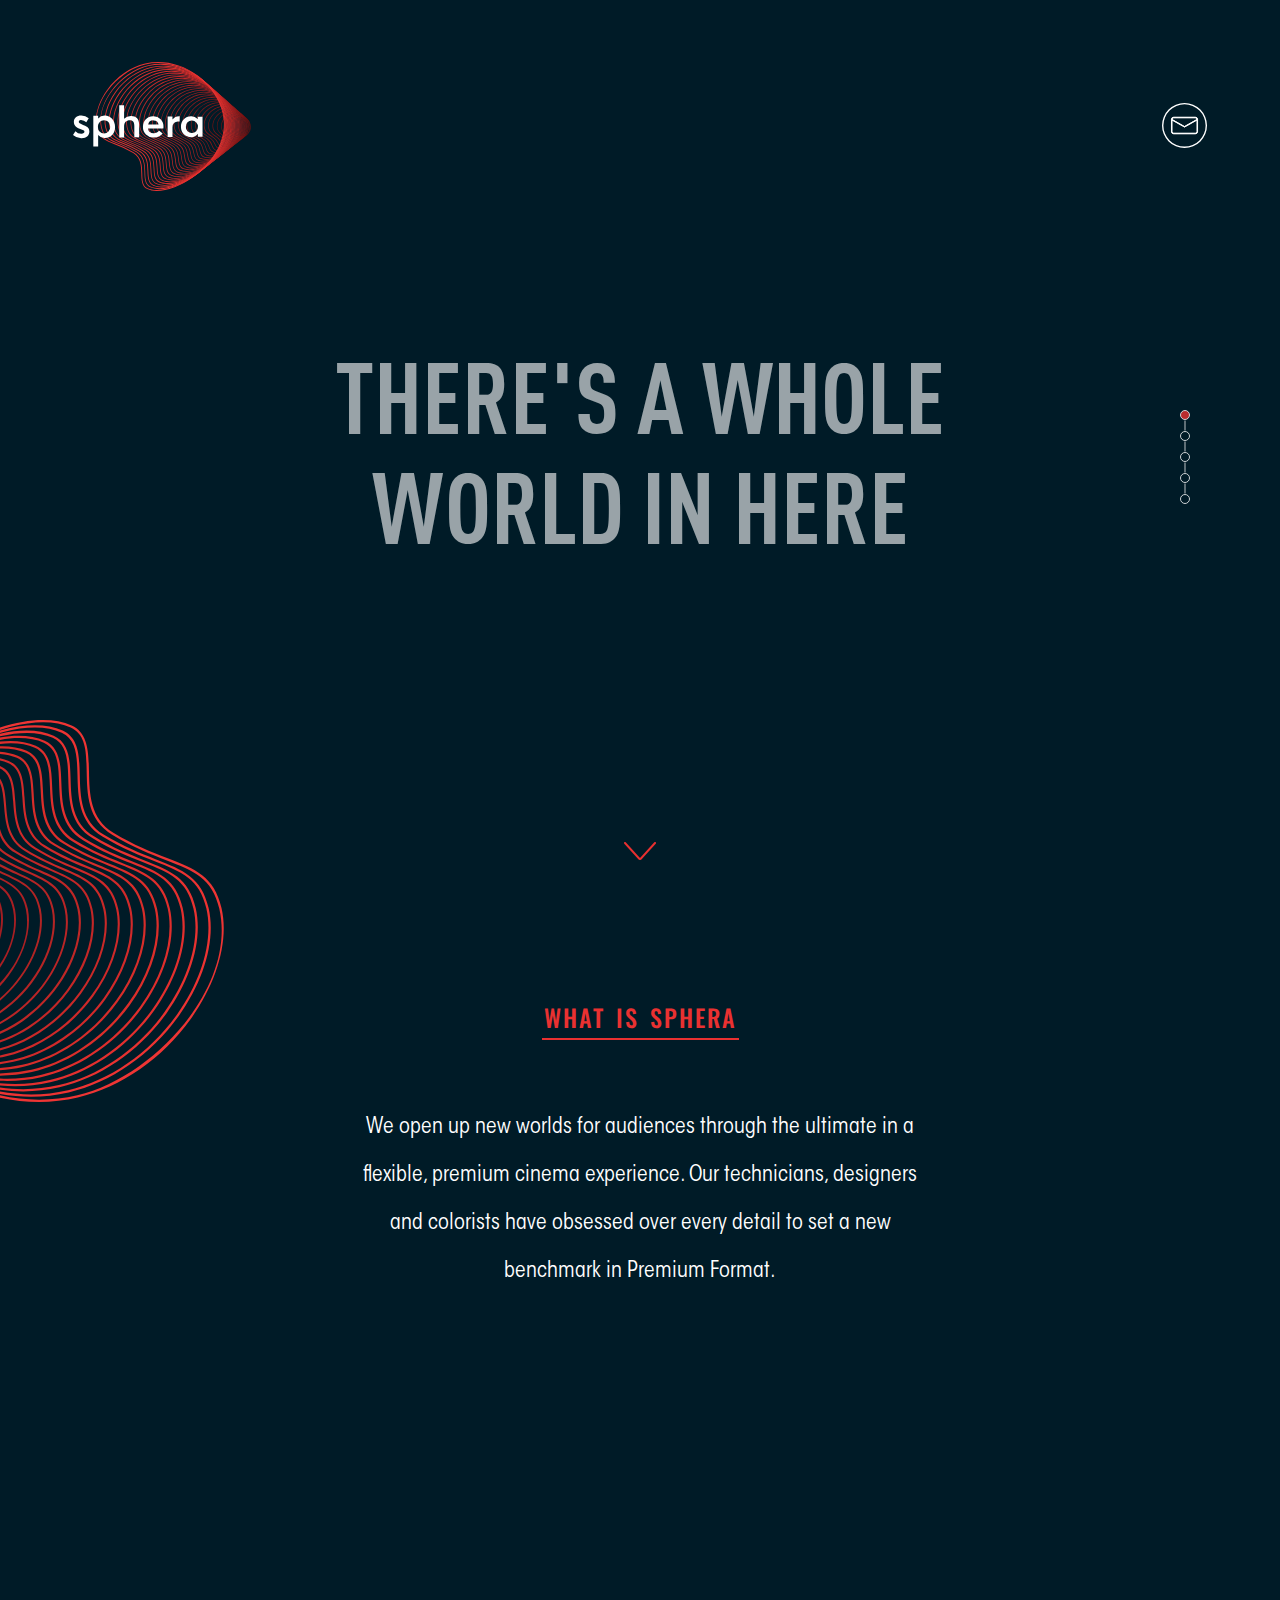
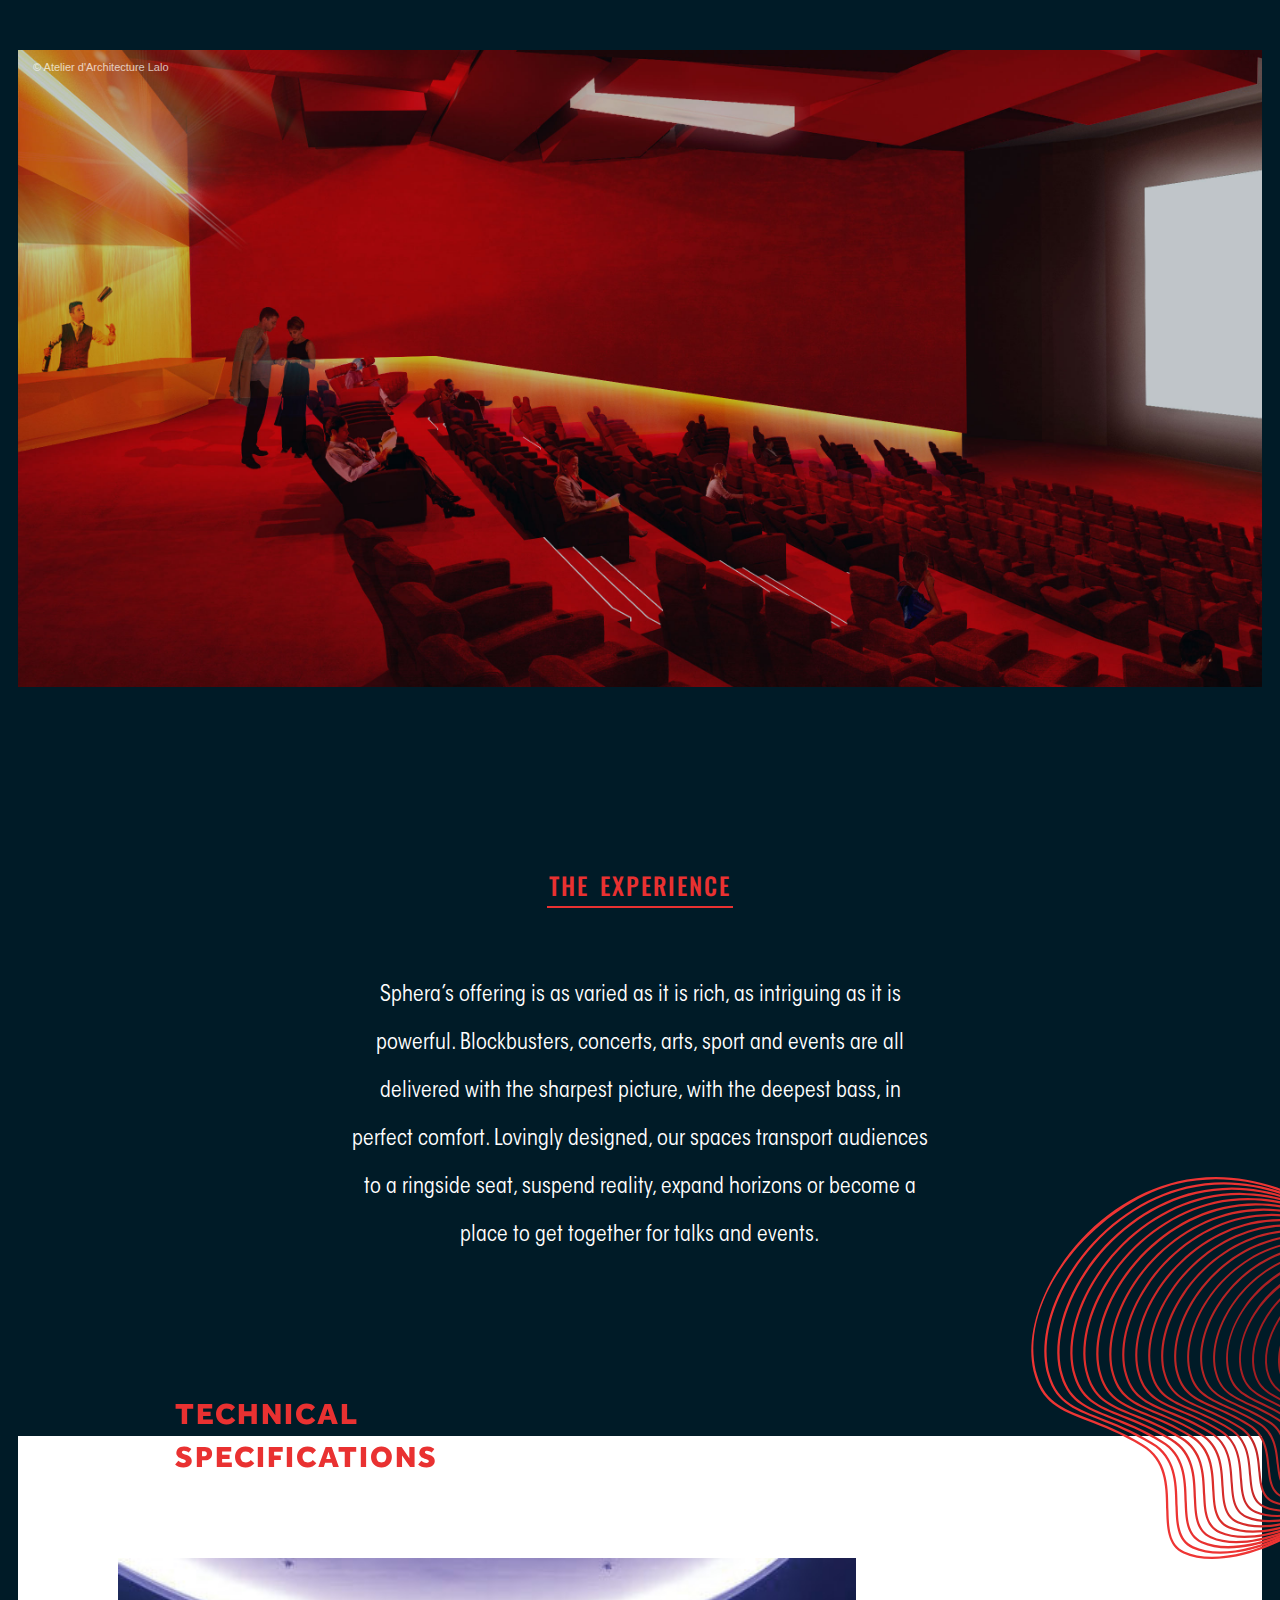
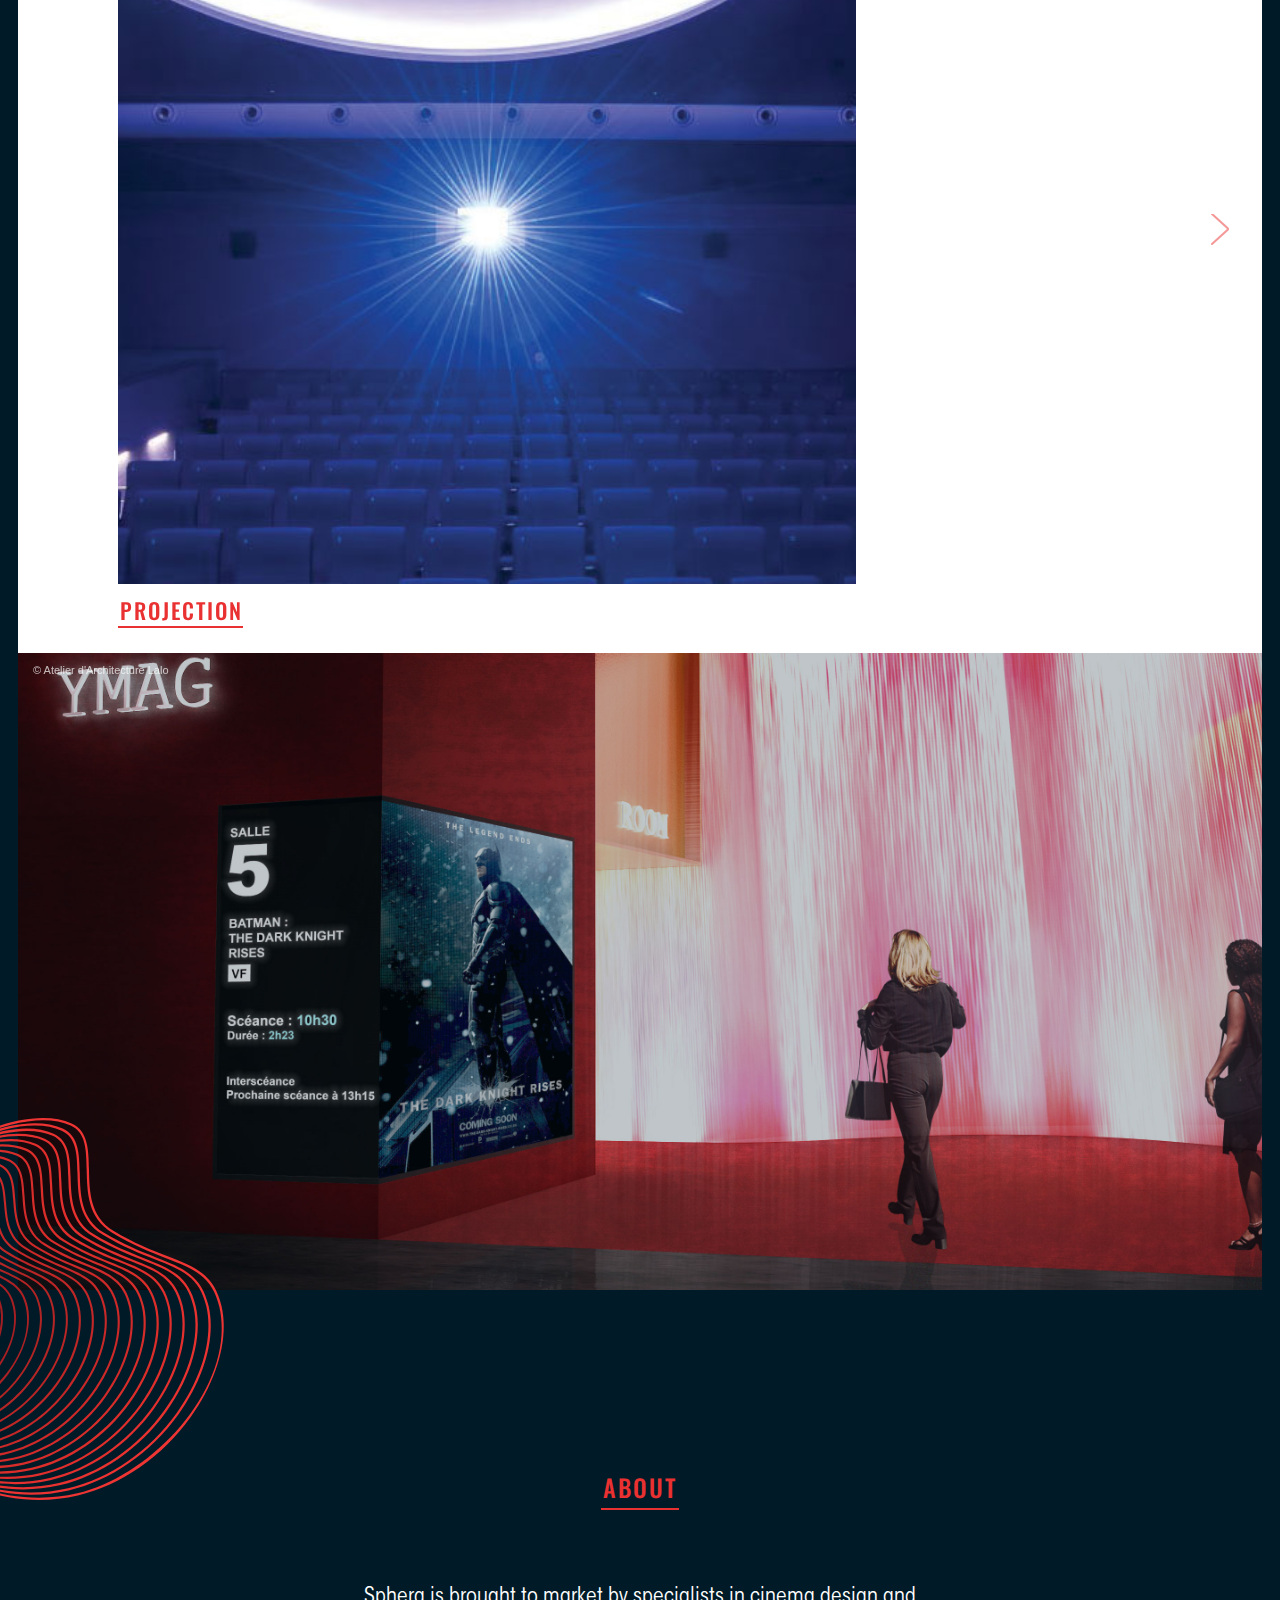
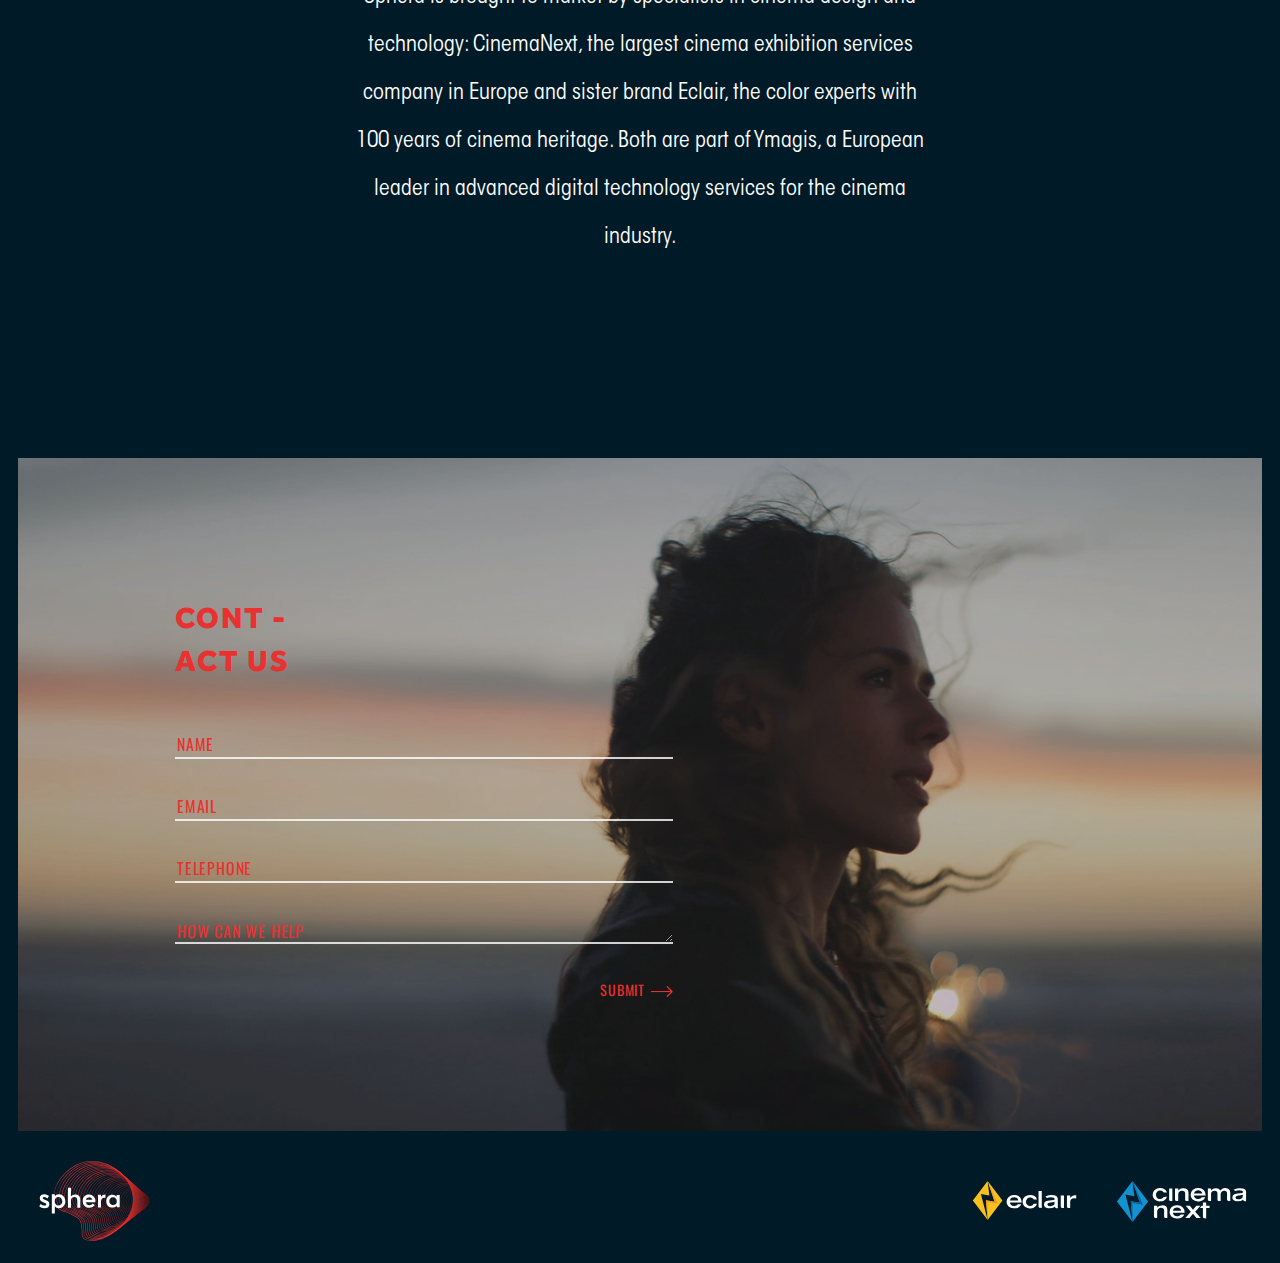
==== commit 1f62ee8c: "lots of corrections." ====
--- a/index.html
+++ b/index.html
@@ -4,47 +4,890 @@
     <meta charset="UTF-8">
     <meta name="viewport" content="width=device-width, initial-scale=1, maximum-scale=1, user-scalable=0" />
     <title>Sphera | Home</title>
+    <link href="https://fonts.googleapis.com/css?family=Oswald:400,700" rel="stylesheet">
     <link rel="stylesheet" href="css/vendors/bootstrap/bootstrap.min.css">
     <link rel="stylesheet" href="css/styles.css">
     <link rel="stylesheet" href="css/experiments.css">
 </head>
 <body>
+    <div class="logo-anim-holder">
+        <svg id="logoAnimSvg" xmlns="http://www.w3.org/2000/svg"
+         viewBox="0 0 743.54 651.79">
+        <defs>
+            <style>
+                .lgr-1{fill:#631011;}.lgr-2{fill:#681312;}.lgr-3{fill:#6c1211;}.lgr-4{fill:#711211;}.lgr-5{fill:#761414;}
+                .lgr-6{fill:#7a1516;}.lgr-7{fill:#7f1717;}.lgr-8{fill:#831818;}.lgr-9{fill:#87171a;}.lgr-10{fill:#8b191b;}
+                .lgr-11{fill:#911a1d;}.lgr-12{fill:#951d1e;}.lgr-13{fill:#9a1e1f;}.lgr-14{fill:#9e1d21;}.lgr-15{fill:#a31e22;}
+                .lgr-16{fill:#a81f23;}.lgr-17{fill:#ac2124;}.lgr-18{fill:#b12424;}.lgr-19{fill:#b42525;}.lgr-20{fill:#ba2526;}
+                .lgr-21{fill:#bf2726;}.lgr-22{fill:#c32727;}.lgr-23{fill:#c82928;}.lgr-24{fill:#ce2929;}.lgr-25{fill:#d12a2a;}
+                .lgr-26{fill:#d62d2a;}.lgr-27{fill:#db2e2a;}.lgr-28{fill:#df2e2c;}.lgr-29{fill:#e32f2e;}.lgr-30{fill:#e83230;}
+                .lgr-31{fill:#ed3332;}.lgr-32{fill:#ee3534;}
+            </style>
+        </defs>
+        <title>logo-rings</title>
+
+        <path class="lgr-1" d="M-9.46,210.45a33.91,33.91,0,0,1,33.88,33.88A33.91,33.91,0,0,1-9.46,278.2a33.91,33.91,
+        0,0,1-33.88-33.88A33.91,33.91,0,0,1-9.46,210.45Zm0,65.72a31.88,31.88,0,0,0,31.85-31.85A31.88,31.88,0,0,0-9.46,
+        212.48a31.88,31.88,0,0,0-31.85,31.85A31.88,31.88,0,0,0-9.46,276.17Z"
+              transform="translate(43.34 -18.51)"/>
+
+        <path class="lgr-2" d="M-0.77,204.41q1,0,2,.06c9.29,0.56,15.27,5.6,22.21,11.45l1.42,1.19c9.91,8.3,14.48,16.66,
+        14.83,27.08,0.69,20.8-16.82,39.13-38.23,40h0a40.47,40.47,0,0,1-29.26-11.07A39.29,39.29,0,0,1-40.37,245a39.82,
+        39.82,0,0,1,12.6-29.15C-20.09,208.52-10.36,204.41-.77,204.41Zm2.13,77.77c20.32-.86,36.93-18.22,
+        36.27-37.92-0.33-9.79-4.67-17.68-14.1-25.58l-1.42-1.2c-6.66-5.61-12.4-10.45-21-11-9.67-.58-19.65,3.37-27.44,
+        10.83a37.76,37.76,0,0,0-12,27.64A37.25,37.25,0,0,0-26.4,271.67,37.81,37.81,0,0,0,1.36,282.18h0Z"
+              transform="translate(43.34 -18.51)"/>
+
+        <path class="lgr-3" d="M8.36,198.3a32.61,32.61,0,0,1,3.53.19c7.84,0.85,12.34,5.2,17.55,10.24a90.54,90.54,0,0,0,
+        6.88,6.19c11.22,8.86,17.87,16.47,18.62,29.14,1.36,22.85-18.55,44.43-42.6,46.19h0a46.62,46.62,0,0,
+        1-34.46-12.13A45.78,45.78,0,0,1-37.4,245.7c-0.33-12.58,5.32-25.16,15.5-34.54C-13,203-1.92,198.3,8.36,
+        198.3Zm0.79,90q1.52,0,3-.11h0c23-1.68,42-22.24,40.68-44-0.71-12-6.82-18.94-17.83-27.64a92.21,92.21,0,0,
+        1-7-6.33c-4.94-4.77-9.21-8.9-16.34-9.67C1,199.39-11,203.93-20.49,212.69c-9.74,9-15.15,21-14.83,33a43.71,
+        43.71,0,0,0,14.6,31A44.8,44.8,0,0,0,9.15,288.3Z"
+              transform="translate(43.34 -18.51)"/>
+
+        <path class="lgr-4" d="M17.72,192.16a32.76,32.76,0,0,1,4.83.35c7.63,1.14,11.7,5.92,16,11a57.62,57.62,0,0,0,
+        9.24,9.24c13.13,9.93,21.23,16.75,22.4,31.21,2,25.26-19.91,49.72-47,52.34h0a52.91,52.91,0,0,
+        1-39.68-13.2c-11-9.61-17.5-23-18-36.7-0.5-14.51,6.23-29.08,18.46-40C-5.84,197.36,6.65,192.16,17.72,192.16Zm5.3,
+        102c26-2.52,47-25.92,45.09-50.09C67,230.54,59.21,224,46.54,214.41A60.08,60.08,0,0,1,37,
+        204.85c-4.22-5-7.87-9.25-14.73-10.27C10.71,192.86-3.4,198-14.58,208c-11.76,10.49-18.23,24.47-17.76,38.35,0.45,
+        13.14,6.74,26,17.26,35.2A50.81,50.81,0,0,0,23,294.2h0Z"
+              transform="translate(43.34 -18.51)"/>
+
+        <path class="lgr-5" d="M27,186a34.15,34.15,0,0,1,6.17.54C41,188,44.66,193.18,48.56,198.71c2.87,4.06,5.84,8.26,
+        10.73,11.84l2.43,1.77c13.39,9.75,22.24,16.19,23.75,31.49,2.68,27.2-21.8,55.07-51.36,58.49h0c-15.79,
+        1.83-32.17-3.37-44.9-14.27-12.52-10.71-20.06-25.65-20.67-41C-32.12,230.58-24.29,214-10,201.56,1.47,191.64,15.12,
+        186,27,186Zm6.83,114.22c28.47-3.29,52.06-30.07,49.49-56.18-1.41-14.35-9.5-20.24-22.89-30L58,
+        212.26c-5.17-3.78-8.38-8.32-11.21-12.33-3.81-5.39-7.1-10-14-11.32-12.35-2.27-28.61,3.44-41.4,14.55-13.83,12-21.4,
+        28-20.76,43.81,0.59,14.75,7.86,29.13,19.93,39.46C2.87,296.95,18.65,302,33.87,300.21h0Z"
+              transform="translate(43.34 -18.51)"/>
+
+        <path class="lgr-6" d="M36.66,179.83a34.68,34.68,0,0,1,7.2.72c8,1.71,11.45,7.46,15.07,13.55,3,5,6,10.11,11.85,
+        14.27,2,1.4,3.84,2.71,5.64,4C90,221.77,99,228,100.73,243.71c3.35,29.58-23.22,60.39-55.74,64.64h0C27.49,310.63,
+        9.22,305-5.11,293-19.2,281.2-27.72,264.7-28.49,247.74c-0.84-18.49,8.13-37.1,24.59-51.06C8.7,186,23.87,179.83,
+        36.66,179.83Zm8.06,126.39c15.23-2,29.93-10.24,40.32-22.64,10.11-12.06,15.06-26.51,
+        13.58-39.64-1.67-14.73-9.85-20.42-23.41-29.86-1.8-1.25-3.69-2.57-5.66-4-6.21-4.43-9.52-10-12.45-14.92-3.52-5.92-6.56-11-13.68-12.55C30.08,
+        179.81,12.06,186-2.51,198.31c-16,13.52-24.64,31.5-23.84,49.33,0.74,16.36,9,32.3,22.62,43.74,13.88,11.64,31.54,17,
+        48.45,14.84h0Z"
+              transform="translate(43.34 -18.51)"/>
+
+        <path class="lgr-7" d="M46.11,173.64a36.24,36.24,0,0,1,8.4.93c8.37,2,11.58,8.31,15,15,3,5.85,6,11.91,12.79,16.62,
+        3,2.09,5.78,3.94,8.47,5.73,14,9.29,23.21,15.42,25.26,31.67,4,31.39-25.27,65.79-60.13,70.78C36.67,317.12,16.51,
+        311.15.57,298c-15.67-12.92-25.17-31-26.08-49.58-1-20.53,9.11-41.18,27.75-56.66C16.09,180.25,32.44,173.64,46.11,
+        173.64ZM55.71,313.3l-0.15-1.07c30.39-4.35,62.47-35.17,58.29-68.37C111.93,228.6,103.5,223,89.54,
+        213.73c-2.7-1.8-5.5-3.65-8.51-5.76-7.19-5-10.53-11.6-13.48-17.41-3.3-6.5-6.15-12.12-13.55-13.88-14.28-3.39-34.06,
+        3.17-50.4,16.75-18.11,15-27.94,35-27,54.89,0.88,18,10.1,35.48,25.3,48,15.48,12.77,35,18.56,53.62,15.9Z"
+              transform="translate(43.34 -18.51)"/>
+
+        <path class="lgr-8" d="M55.64,167.46a38,38,0,0,1,9.57,1.16c8.75,2.28,11.78,9.19,15,16.5,2.95,6.73,6,13.69,13.62,
+        18.92,4,2.72,7.75,5.12,11.08,7.24,14.52,9.22,24.1,15.32,26.42,32.22,4.15,30.34-23.12,70.56-64.52,76.92-20.93,
+        3.22-43-3.16-60.61-17.49-17.21-14-27.67-33.65-28.68-53.82-1.22-22.53,10-45.2,30.81-62.2C23.48,174.52,41.06,
+        167.46,55.64,167.46Zm11,151.88-0.17-1.08c40.2-6.18,66.7-45.1,
+        62.68-74.47-2.18-15.9-10.93-21.46-25.43-30.67-3.35-2.13-7.15-4.55-11.15-7.29C84.45,200.25,81.13,192.68,78.2,
+        186c-3.12-7.11-5.81-13.26-13.54-15.27-15.25-4-36.82,3-55,17.87-20.26,16.56-31.19,38.57-30,60.4,1,19.56,11.15,
+        38.6,27.88,52.24,17.1,13.94,38.56,20.15,58.9,17Z"
+              transform="translate(43.34 -18.51)"/>
+
+        <path class="lgr-9" d="M65.15,161.26a39.75,39.75,0,0,1,10.71,1.38c9.16,2.56,12,10.07,15.06,18,2.9,7.6,5.9,15.46,
+        14.4,21.2,4.9,3.31,9.5,6.12,13.57,8.6,15.13,9.22,25.12,15.31,27.7,32.93C149,260,143,278.79,130,295c-13.37,
+        16.73-32.43,28.18-52.29,31.41h0c-22.63,3.69-46.61-3.07-65.8-18.53-18.79-15.14-30.23-36.32-31.39-58.12-1.4-24.59,
+        11-49.32,34-67.85C30.93,168.74,49.68,161.26,65.15,161.26Zm12.18,163c19.33-3.14,37.89-14.3,50.92-30.61,12.42-15.54,
+        18.46-34.21,16.15-50-2.43-16.59-11.55-22.15-26.67-31.36-4.09-2.49-8.72-5.31-13.66-8.65C95,197.56,91.74,189,
+        88.86,181.45c-3-7.74-5.51-14.43-13.6-16.69-15.91-4.45-39.77,3.14-59.36,18.9-22.47,18.07-34.57,42.13-33.21,66,
+        1.13,21.18,12.27,41.78,30.57,56.53,18.7,15.07,42.05,21.65,64.07,18.08h0Z"
+              transform="translate(43.34 -18.51)"/>
+
+        <path class="lgr-10" d="M75,155.11a40.37,40.37,0,0,1,11.5,1.55c9.57,2.84,12.3,11,15.19,19.57,2.71,8.07,5.77,17.22,
+        15.12,23.46,5.8,3.88,11.2,7,16,9.83,15.8,9.27,26.24,15.39,29.09,33.76,2.68,17.28-3.85,37.88-17.47,55.11-14.25,
+        18-34.6,30.47-55.83,34.08l-0.19-1.1,0.19,1.1c-24.32,4.15-50.19-3-71-19.57-20.37-16.25-32.81-39-34.11-62.43C-18.12,
+        223.79-4.53,197,20.75,177,38.21,163.1,58.6,155.11,75,155.11ZM74.83,331.4a79.43,79.43,0,0,0,13.35-1.12c20.69-3.53,
+        40.54-15.65,54.46-33.27,13.24-16.75,19.6-36.71,
+        17-53.39-2.68-17.33-12.22-22.92-28-32.18-4.79-2.81-10.21-6-16.07-9.9-10-6.67-13.18-16.19-16-24.6s-5.24-15.63-13.71-18.15c-16.81-5-42.42,
+        3-63.73,19.9-24.7,19.59-38,45.7-36.46,71.64,1.27,22.8,13.4,45,33.28,60.82C35.48,324.33,55.27,331.4,74.83,331.4Z"
+              transform="translate(43.34 -18.51)"/>
+
+        <path class="lgr-11" d="M84.49,148.89a42.21,42.21,0,0,1,12.58,1.77c10,3.13,12.6,11.87,15.34,21.13,2.64,8.89,
+        5.63,19,15.83,25.71,6.69,4.42,12.85,7.91,18.29,11C163,217.81,173.94,224,177,243.14c3,18.22-3.89,40.12-18.32,
+        58.58-15.13,19.36-36.77,32.75-59.37,36.76-26,4.6-53.76-2.91-76.17-20.61-22-17.35-35.38-41.68-36.83-66.75-1.76-28.76,
+        13-57.62,40.58-79.2C45.62,157.29,67.19,148.89,84.49,148.89ZM99,
+        336.26c40-7.09,82.8-50.05,75.86-92.76-2.94-18.09-12.9-23.73-29.41-33.07-5.47-3.09-11.66-6.6-18.42-11.06-10.88-7.19-14-17.69-16.74-26.95-2.68-9-5-16.85-13.86-19.62-17.69-5.53-45.05,
+        2.86-68.07,20.89C1.37,194.8-13.11,223-11.4,251c1.42,24.43,14.53,48.16,36,65.12,21.9,17.31,49,24.67,74.38,20.16h0Z"
+              transform="translate(43.34 -18.51)"/>
+
+        <path class="lgr-12" d="M94.06,142.68a44,44,0,0,1,13.65,2c10.44,3.41,12.91,12.77,15.52,22.69,2.56,9.71,5.46,20.73,
+        16.5,28,7.57,5,14.48,8.74,20.58,12.08,17.24,9.44,28.63,15.68,32,35.64,6.42,38-28.76,91.71-82.08,101.47-27.69,
+        5.07-57.34-2.82-81.35-21.65-23.54-18.46-38-44.36-39.55-71.06C-12.61,220.94,3.39,190,33.21,166.9,53.11,151.5,
+        75.87,142.68,94.06,142.68Zm16,200.71-0.2-1.12c52.1-9.54,86.51-61.88,
+        80.25-98.86-3.19-18.88-13.61-24.58-30.86-34-6.13-3.36-13.08-7.16-20.73-12.17-11.77-7.7-14.79-19.16-17.46-29.27-2.56-9.7-4.77-18.08-14-21.11-18.57-6.07-47.67,
+        2.72-72.4,21.86-29.22,22.62-44.89,52.86-43,83C-6.85,277.71,7.25,303,30.28,321.07c23.5,18.43,52.49,26.16,79.54,21.2Z"
+              transform="translate(43.34 -18.51)"/>
+
+        <path class="lgr-13" d="M103.64,136.48a45.81,45.81,0,0,1,14.7,2.22c10.89,3.69,13.24,13.68,15.73,24.25s5.29,22.46,
+        17.15,30.19c8.39,5.42,16,9.46,22.7,13,18.07,9.59,30,15.92,33.65,36.77,7,40-30,97-86.47,107.61-29.36,
+        5.53-60.9-2.74-86.52-22.69C9.45,308.28-6,280.81-7.7,252.47c-2.12-33,15.09-66,47.2-90.59C60.6,145.7,84.56,136.48,
+        103.64,136.48Zm17,211.8c24.78-4.67,48.49-19.7,65-41.24,15.68-20.41,23-44.23,
+        19.6-63.72-3.46-19.74-14.38-25.54-32.47-35.14-6.75-3.58-14.4-7.64-22.88-13.12-12.64-8.24-15.56-20.64-18.14-31.59-2.44-10.37-4.55-19.32-14.24-22.61-19.45-6.6-50.28,
+        2.57-76.71,22.83C9.4,187.83-7.48,220.14-5.42,252.32-3.71,280,11.38,306.88,36,326c25.1,19.55,56,27.65,84.69,22.24h0Z"
+              transform="translate(43.34 -18.51)"/>
+
+        <path class="lgr-14" d="M113.22,130.27A47.63,47.63,0,0,1,129,132.72c11.33,4,13.57,14.59,15.94,25.82S150,182.75,
+        162.72,191c9.25,5.94,17.58,10.24,24.94,14,18.83,9.72,31.27,16.13,35.18,37.82,3.8,21.06-4,46.84-20.9,69-17.77,
+        23.29-43.27,39.61-70,44.76h0c-31,6-64.47-2.65-91.7-23.72-26.71-20.67-43.12-49.72-45-79.7C-7,218.07,11.39,183,
+        45.81,156.84,68.11,139.91,93.26,130.27,113.22,130.27Zm-0.86,225.83a101.08,101.08,0,0,0,19.17-1.82c26.15-5,51.14-21,
+        68.57-43.9,16.5-21.63,24.15-46.74,20.46-67.17s-15.1-26.44-34-36.17c-7.4-3.82-15.78-8.14-25.13-14.14-13.52-8.74-16.33-22.11-18.82-33.9-2.33-11-4.34-20.57-14.44-24.12-20.33-7.13-52.88,
+        2.43-81,23.78C13.42,184.33-4.67,218.71-2.43,253c1.85,29.32,17.93,57.75,44.11,78C62.84,347.38,87.79,356.11,112.37,356.11Z"
+              transform="translate(43.34 -18.51)"/>
+
+        <path class="lgr-15" d="M122.81,124.07a49.48,49.48,0,0,1,16.79,2.67c11.78,4.25,13.91,15.49,16.16,27.4,2.3,12.17,
+        4.91,26,18.45,34.66a290.07,290.07,0,0,0,27.15,15c19.61,9.86,32.56,16.37,36.74,38.9,4.08,22-4.05,49.08-21.76,
+        72.45-18.65,24.61-45.44,41.9-73.5,47.43l-0.23-1.15,0.23,1.15C110.11,369,74.8,360,46,
+        337.83c-28.3-21.78-45.7-52.4-47.74-84-2.44-36.64,17.71-74.78,53.89-102C75.63,134.1,102,124.07,122.81,
+        124.07ZM142.39,360.3c27.51-5.43,53.79-22.39,72.1-46.55,17.32-22.85,25.29-49.25,21.32-70.61S220,215.78,200.31,
+        205.9A291.81,291.81,0,0,1,173,190.76c-14.39-9.24-17.1-23.56-19.49-36.19-2.22-11.71-4.13-21.83-14.65-25.63-21.2-7.65-55.46,
+        2.28-85.28,24.73C18,180.43-1.82,217.81.57,253.66c2,30.95,19.06,61,46.83,82.32,28.3,21.78,62.93,30.64,95,24.31h0Z"
+              transform="translate(43.34 -18.51)"/>
+
+        <path class="lgr-16" d="M132.41,117.86a51.31,51.31,0,0,1,17.82,2.89c12.23,4.53,14.25,16.4,16.38,29,2.21,13,4.71,
+        27.71,19.09,36.89a291.36,291.36,0,0,0,29.35,16c20.39,10,33.86,16.62,38.31,40,4.36,22.95-4.09,51.33-22.62,
+        75.92-19.52,25.92-47.6,44.18-77,50.1-34.41,6.92-71.6-2.48-102-25.79C21.78,319.94,3.38,287.75,1.2,254.49c-2.62-38.73,
+        18.78-79,57.25-107.75C83.15,128.3,110.66,117.86,132.41,117.86Zm20.83,248.45c52.56-10.57,108-69.52,
+        97.8-123.27-4.22-22.23-16.57-28.29-37-38.33a293.24,293.24,0,0,1-29.58-16.11c-15.26-9.74-17.86-25-20.14-38.48-2.11-12.39-3.92-23.1-14.88-27.16-22.07-8.18-58.05,2.14-89.55,
+        25.67C22,176.89,1,216.41,3.56,254.34,5.69,286.91,23.75,318.49,53.1,341c29.9,22.89,66.41,32.13,100.15,25.35h0Z"
+              transform="translate(43.34 -18.51)"/>
+
+        <path class="lgr-17" d="M142,111.65a53.16,53.16,0,0,1,18.85,3.12c12.68,4.82,14.6,17.32,16.62,30.55,2.11,13.81,4.5,
+        29.46,19.72,39.12a293.59,293.59,0,0,0,31.53,16.92c21.19,10.17,35.19,16.89,39.9,41.13,4.64,23.9-4.13,53.6-23.47,
+        79.43-20.41,27.26-49.78,46.48-80.58,52.72h0c-36,7.43-75-2.28-107.05-26.65C26,324,6.51,290.14,4.17,255.17,1.38,
+        214.35,24,171.93,64.8,141.69,90.68,122.49,119.37,111.65,142,111.65Zm-1.55,263.05a116.78,116.78,0,0,0,
+        23.64-2.39h0c55.14-11.17,113.13-73.06,102.19-129.37-4.48-23.07-17.32-29.23-38.59-39.44a295.78,295.78,0,0,
+        1-31.78-17.06c-16.13-10.24-18.61-26.46-20.79-40.77-2-13.07-3.72-24.37-15.11-28.69-22.93-8.7-60.63,2-93.81,
+        26.6C26.11,173.35,3.81,215,6.55,255,8.83,289.3,27.94,322.5,59,346.1,83.53,364.78,112.25,374.71,140.46,374.71Z"
+              transform="translate(43.34 -18.51)"/>
+
+        <path class="lgr-18" d="M151.62,105.44a55,55,0,0,1,19.88,3.35c13.14,5.09,14.95,18.23,16.86,32.13,2,14.63,4.29,
+        31.21,20.34,41.34,12.65,8,23.84,13.21,33.7,17.85,22,10.33,36.52,17.16,41.49,42.27,9.93,50.16-38.16,123.82-108.45,
+        138.29-37.66,7.89-78.58-2.2-112.22-27.69C30.55,328.23,9.59,291.91,7.14,255.84c-3-42.91,20.95-87.48,64-119.21C98.21,
+        116.69,128.08,105.45,151.62,105.44ZM149.88,380.9A122.29,122.29,0,0,0,175,378.32h0c69-14.21,116.3-86.36,
+        106.58-135.47-4.74-23.92-18.07-30.18-40.16-40.57-9.93-4.67-21.19-10-34-18-17-10.74-19.36-27.9-21.44-43-1.89-13.76-3.53-25.64-15.35-30.22-23.8-9.23-63.2,
+        1.84-98.06,27.53-42.39,31.24-66,75-63,117.11,2.4,35.39,23,71.05,55.13,95.39C90.39,370.55,120.41,380.9,149.88,380.9Z"
+              transform="translate(43.34 -18.51)"/>
+
+        <path class="lgr-19" d="M161.23,99.24a56.87,56.87,0,0,1,20.9,3.58c13.6,5.37,15.3,19.14,17.1,33.71,1.91,15.45,4.08,
+        33,21,43.57,13.49,8.44,25.38,13.92,35.87,18.75,22.8,10.51,37.86,17.45,43.1,43.43,10.52,52.2-39.48,129.1-112.85,
+        144.42C147,395,104.16,384.58,68.91,358,34.68,332.13,12.7,294.2,10.11,256.52c-3.16-45,22-91.72,67.39-124.95C105.75,
+        110.88,136.8,99.24,161.23,99.24ZM159.3,387.09a127.65,127.65,0,0,0,26.51-2.75h0c72.09-15.06,121.27-90.43,
+        111-141.57C291.79,218,278,211.61,255,201.05c-10.55-4.86-22.51-10.38-36.14-18.9-17.86-11.23-20.1-29.34-22.08-45.33-1.79-14.44-3.33-26.91-15.59-31.76-24.65-9.74-65.77,1.7-102.3,
+        28.46-44.68,32.73-69.5,78.64-66.41,122.82,2.54,37,24.16,74.26,57.84,99.69C97.25,376.33,128.57,387.09,159.3,387.09Z"
+              transform="translate(43.34 -18.51)"/>
+
+        <path class="lgr-20" d="M170.84,93a58.74,58.74,0,0,1,21.91,3.81c14.05,5.65,15.65,20,17.35,35.29,1.81,16.27,3.86,
+        34.7,21.58,45.8,14.33,8.93,26.91,14.63,38,19.65,23.61,10.68,39.21,17.74,44.72,44.6,11.11,54.25-40.81,134.38-117.24,
+        150.56h0c-41,8.81-85.73-2-122.58-29.77C38.81,336,15.81,296.49,13.08,257.19c-3.33-47.12,23.13-96,70.79-130.69C113.29,
+        105.07,145.52,93,170.84,93Zm-2.13,300.25a133.19,133.19,0,0,0,28-2.94h0c75.16-15.91,126.25-94.5,115.35-147.67-5.25-25.64-20.4-32.49-43.33-42.86C257.52,
+        194.75,244.86,189,230.39,180c-18.72-11.72-20.84-30.78-22.71-47.6-1.68-15.13-3.14-28.19-15.83-33.3-25.52-10.26-68.33,
+        1.55-106.54,29.38C38.33,162.7,12.24,210.75,15.52,257c2.68,38.6,25.32,77.47,60.55,104C104.11,382.1,136.73,393.28,168.72,393.28Z"
+              transform="translate(43.34 -18.51)"/>
+
+        <path class="lgr-21" d="M180.5,86.84a60.79,60.79,0,0,1,22.88,4c14.5,6,16,21,17.6,36.89,1.71,17.08,3.65,36.44,22.2,
+        48,15.16,9.42,28.45,15.33,40.17,20.54,24.43,10.86,40.57,18,46.34,45.78,11.7,56.29-42.13,139.66-121.64,156.69-42.72,
+        9.27-89.29-2-127.75-30.81-37.36-28-61.37-69.17-64.25-110.08C12.54,208.73,40.19,157.8,90,121.61,120.7,99.34,154.21,
+        86.84,180.5,86.84Zm-2.36,312.63a138.59,138.59,0,0,0,29.39-3.12h0c35.7-7.65,69.69-30.41,93.25-62.45,22.2-30.18,
+        32.1-64.33,26.49-91.33-5.51-26.5-21.19-33.47-44.92-44-11.79-5.24-25.16-11.19-40.47-20.7-19.58-12.21-21.58-32.22-23.35-49.86-1.58-15.81-2.95-29.46-16.08-34.85-26.46-10.75-71.06,
+        1.49-111,30.48-49.14,35.68-76.41,85.8-73,134.08C21.34,297.9,45,338.37,81.78,366,111,387.87,144.88,399.47,178.14,399.47Z"
+              transform="translate(43.34 -18.51)"/>
+
+        <path class="lgr-22" d="M190.12,80.63A62.66,62.66,0,0,1,214,84.87c15,6.23,16.36,21.89,17.85,38.47,1.6,17.9,3.42,
+        38.19,22.81,50.23,16,9.91,30,16,42.31,21.42,25.25,11,41.93,18.35,48,47s-4.35,64.8-27.78,96.76c-24.79,33.83-60.6,
+        57.91-98.26,66.06-44.4,9.72-92.86-1.89-132.92-31.85-38.92-29.11-64-71.87-67-114.39-3.69-51.25,25.24-104.34,
+        77.4-142C128.26,93.53,162.94,80.63,190.12,80.63Zm-2.56,325a144,144,0,0,0,30.83-3.3h0c37.06-8,72.34-31.76,
+        96.78-65.1,23-31.4,33.24-66.83,27.35-94.78-5.77-27.37-22-34.46-46.53-45.2-12.41-5.43-26.47-11.58-42.62-21.59C232.92,
+        163,231,142,229.39,123.56c-1.48-16.5-2.76-30.74-16.33-36.39-27.31-11.27-73.6,1.34-115.19,31.38C46.42,155.71,17.87,
+        208,21.5,258.36c3,41.81,27.63,83.9,66,112.58C117.83,393.64,153,405.66,187.56,405.66Z"
+              transform="translate(43.34 -18.51)"/>
+
+        <path class="lgr-23" d="M199.73,74.42c9.29,0,17.72,1.46,24.91,4.47,15.42,6.51,16.73,22.8,18.11,40.05,1.5,18.72,
+        3.2,39.94,23.42,52.46,16.83,10.39,31.5,16.71,44.44,22.29,26.08,11.23,43.3,18.66,49.6,48.16s-4.4,67-28.64,
+        100.23c-25.67,35.14-62.77,60.19-101.79,68.73C183.69,421,133.35,409,91.68,377.92,51.2,347.72,25.15,303.35,22,
+        259.21c-3.87-53.36,26.34-108.6,80.82-147.77C135.82,87.71,171.67,74.42,199.73,74.42ZM197,411.85a149.48,149.48,
+        0,0,0,32.26-3.49h0c38.43-8.41,75-33.11,100.3-67.76,23.83-32.62,34.38-69.34,
+        28.21-98.22-6-28.24-22.78-35.46-48.13-46.38-13-5.61-27.78-12-44.77-22.46-21.3-13.19-23.05-35.08-24.6-54.39-1.38-17.19-2.57-32-16.58-37.94-28.17-11.79-76.14,
+        1.18-119.4,32.28C50.51,152.13,20.69,206.55,24.49,259c3.11,43.42,28.79,87.11,68.69,116.88C124.69,399.41,161.2,411.85,197,411.85Z"
+              transform="translate(43.34 -18.51)"/>
+
+        <path class="lgr-24" d="M209.35,68.21c9.68,0,18.46,1.53,25.92,4.7,15.88,6.79,17.09,23.71,18.37,41.64,1.39,19.54,3,
+        41.69,24,54.68,17.66,10.88,33,17.4,46.57,23.16,26.9,11.43,44.67,19,51.23,49.37S371,311,346,345.44c-26.54,36.45-64.93,
+        62.48-105.32,71.4-47.77,10.64-100-1.73-143.27-33.93-42-31.29-69.11-77.28-72.42-123C20.9,204.41,52.4,147,109.21,106.35,
+        143.38,81.89,180.4,68.21,209.35,68.21ZM206.4,418a154.87,154.87,0,0,0,33.7-3.67h0c39.8-8.79,77.64-34.46,103.82-70.42,
+        24.64-33.84,35.51-71.85,
+        29.08-101.67-6.28-29.11-23.57-36.45-49.75-47.57-13.63-5.79-29.09-12.35-46.91-23.33-22.16-13.68-23.79-36.51-25.22-56.66-1.28-17.88-2.38-33.31-16.84-39.49-29-12.31-78.68,
+        1-123.6,33.17C54.6,148.55,23.5,205.11,27.48,259.7c3.25,45,29.95,90.32,71.41,121.17C131.55,405.18,169.36,418,206.4,418Z"
+              transform="translate(43.34 -18.51)"/>
+
+        <path class="lgr-25" d="M219,62c10.08,0,19.2,1.6,26.94,4.93,16.34,7.06,17.46,24.63,18.63,43.22,1.29,20.36,2.75,
+        43.43,24.63,56.91,18.49,11.36,34.52,18.08,48.67,24,27.71,11.62,46,19.3,52.9,50.57,6.8,31.49-4.57,71.55-30.41,
+        107.17-27.4,37.76-67.06,64.75-108.81,74.06h0c-49.47,11.1-103.57-1.65-148.45-35-43.6-32.38-71.69-80-75.14-127.34C23.69,
+        203,56.47,143.41,115.61,101.26,151,76.07,189.13,62,219,62Zm-3.14,362.24A160.34,160.34,0,0,0,251,420.38h0c41.15-9.17,
+        80.25-35.8,107.3-73.07,25.43-35,36.64-74.34,
+        30-105.13-6.6-30-24.42-37.45-51.4-48.76-14.23-6-30.36-12.74-49-24.2-23-14.17-24.51-37.94-25.84-58.92-1.18-18.57-2.19-34.6-17.09-41-29.87-12.83-81.22.87-127.79,
+        34.07C58.69,145,26.31,203.68,30.47,260.37c3.4,46.63,31.1,93.53,74.12,125.47C138.41,411,177.52,424.23,215.82,424.23Z"
+              transform="translate(43.34 -18.51)"/>
+
+        <path class="lgr-26" d="M228.58,55.78c10.47,0,19.93,1.68,27.94,5.16,16.81,7.34,17.82,25.54,18.9,44.81,1.18,21.18,
+        2.52,45.18,25.23,59.13,19.32,11.84,36,18.76,50.8,24.87,28.54,11.82,47.4,19.62,54.54,51.79,7.09,32.43-4.6,73.79-31.27,
+        110.63-28.28,39.07-69.23,67-112.35,76.73-51.14,11.56-107.13-1.57-153.62-36C63.6,359.42,34.49,310.21,30.89,261.23,26.48,
+        201.52,60.55,139.81,122,96.16,158.52,70.24,197.87,55.78,228.58,55.78Zm-3.34,374.64a165.77,165.77,0,0,0,36.57-4h0c42.51-9.55,
+        82.91-37.16,110.83-75.73,26.25-36.26,37.78-76.85,30.84-108.57-6.85-30.85-25.21-38.45-53-50C335.63,186,318.8,179,299.31,
+        167.08c-23.86-14.65-25.24-39.37-26.46-61.18-1.07-19.26-2-35.89-17.35-42.59-30.71-13.34-83.75.71-132,35-60.73,
+        43.12-94.4,104-90,162.78C37,309.28,65.73,357.79,110.3,390.82,145.27,416.73,185.69,430.43,225.25,430.43Z"
+              transform="translate(43.34 -18.51)"/>
+
+        <path class="lgr-27" d="M238.2,49.57c10.86,0,20.67,1.75,29,5.39,17.27,7.61,18.19,26.45,19.16,46.39,1.07,22,2.29,
+        46.93,25.84,61.35,20.14,12.32,37.56,19.44,52.92,25.72,29.38,12,48.79,19.95,56.19,53,7.37,33.37-4.64,76-32.13,
+        114.1-29.16,40.38-71.4,69.32-115.89,79.4-52.81,12-110.7-1.49-158.79-37.05-46.73-34.55-76.86-85.38-80.59-136-4.6-61.83,30.76-125.7,
+        94.57-170.84C166.09,64.42,206.6,49.57,238.2,49.57Zm-3.53,387a171.28,171.28,0,0,0,38-4.22h0C316.56,422.46,358.24,
+        393.89,387,354c27.06-37.49,38.92-79.36,
+        31.7-112-7.1-31.73-26-39.46-54.63-51.17-15.45-6.32-33-13.48-53.3-25.91-24.72-15.14-26-40.8-27.07-63.44-1-19.95-1.81-37.18-17.62-44.14-31.56-13.85-86.29.55-136.18,
+        35.85-63.06,44.61-98,107.61-93.48,168.53,3.68,49.84,33.42,100,79.55,134.07C152.14,422.51,193.84,436.62,234.67,436.62Z"
+              transform="translate(43.34 -18.51)"/>
+
+        <path class="lgr-28" d="M247.83,43.36c11.26,0,21.41,1.83,30,5.62,17.74,7.89,18.56,27.36,19.43,48,1,22.82,2.06,
+        48.68,26.44,63.57,21,12.8,39.08,20.12,55,26.57,30.22,12.21,50.18,20.27,57.83,54.23,7.66,34.31-4.68,78.26-33,
+        117.56-30,41.7-73.57,71.61-119.43,82.07h0c-54.51,12.47-114.27-1.41-164-38.09-48.29-35.64-79.44-88.08-83.32-140.28-4.78-64,
+        31.86-130,98-176.62C173.67,58.6,215.34,43.36,247.83,43.36Zm-3.73,399.45a176.68,176.68,0,0,0,39.44-4.41h0c45.25-10.32,
+        88.21-39.86,117.88-81C429.3,318.65,441.47,275.49,434,
+        241.9c-7.35-32.61-26.81-40.47-56.26-52.37-16.06-6.49-34.27-13.85-55.43-26.76-25.57-15.62-26.69-42.23-27.69-65.7-0.87-20.64-1.63-38.47-17.88-45.7-31.9-14.14-89.62,
+        1-140.36,36.73C71,134.21,34.74,199.36,39.45,262.39,43.27,313.84,74,365.56,121.71,400.76,159,428.28,202,442.81,244.09,442.81Z"
+              transform="translate(43.34 -18.51)"/>
+
+        <path class="lgr-29" d="M257.45,37.14c11.65,0,22.15,1.91,31,5.85,18.2,8.16,18.93,28.28,19.7,49.57,0.86,23.64,1.83,
+        50.43,27,65.8,21.8,13.28,40.59,20.79,57.17,27.41,31.05,12.41,51.57,20.6,59.48,55.46,7.94,35.25-4.71,80.49-33.84,
+        121-30.91,43-75.73,73.89-123,84.74h0c-56.19,12.93-117.84-1.34-169.14-39.14-49.85-36.73-82-90.78-86-144.59-5-66.08,
+        33-134.26,101.47-182.39C181.25,52.78,224.08,37.14,257.45,37.14ZM253.52,449a182.15,182.15,0,0,0,40.87-4.59h0c46.62-10.7,
+        90.87-41.21,121.41-83.7,28.7-39.93,
+        41.19-84.38,33.41-118.9-7.6-33.5-27.6-41.49-57.88-53.59-16.67-6.66-35.57-14.21-57.56-27.61-26.42-16.11-27.42-43.65-28.3-68C304.7,
+        71.32,304,52.9,287.33,45.41,254.6,30.75,195.16,46.23,142.79,83c-67.73,47.59-105.24,114.89-100.35,180,4,53.06,35.74,
+        106.39,85,142.67C165.86,434.05,210.16,449,253.52,449Z"
+              transform="translate(43.34 -18.51)"/>
+
+        <path class="lgr-30" d="M267.07,30.93c12,0,22.88,2,32,6.08,18.66,8.44,19.3,29.19,20,51.15,0.75,24.46,1.6,52.18,
+        27.63,68,22.63,13.76,42.1,21.46,59.29,28.25,31.89,12.61,53,20.93,61.13,56.68,8.23,36.19-4.75,82.73-34.7,
+        124.49-31.79,44.32-77.9,76.18-126.5,87.4-57.87,13.38-121.4-1.26-174.31-40.17C80.12,375,46.94,319.35,42.77,263.93,
+        37.63,195.73,76.85,125.38,147.69,75.76,188.82,47,232.82,30.93,267.07,30.93ZM262.94,455.2a187.61,187.61,0,0,0,
+        42.31-4.78h0c48-11.08,93.52-42.56,124.94-86.36,29.52-41.15,42.33-86.89,
+        34.27-122.35-7.85-34.38-28.4-42.5-59.51-54.8-17.28-6.83-36.87-14.57-59.69-28.45-27.27-16.59-28.14-45.08-28.91-70.21-0.68-22-1.26-41.06-18.41-48.81-33.56-15.15-94.73.68-148.73,38.5C79.16,
+        127,40.36,196.47,45.43,263.73c4.11,54.66,36.89,109.6,87.69,147C172.72,439.83,218.33,455.2,262.94,455.2Z"
+              transform="translate(43.34 -18.51)"/>
+
+        <path class="lgr-31" d="M276.7,24.72c12.44,0,23.62,2.06,33,6.31,19.13,8.71,19.67,30.1,20.24,52.74,0.64,25.28,1.36,
+        53.93,28.23,70.24,23.45,14.24,43.62,22.13,61.4,29.09,32.73,12.81,54.36,21.27,62.78,57.92,8.51,37.13-4.78,85-35.56,
+        128-32.67,45.64-80.07,78.47-130,90.07-59.55,13.84-125-1.18-179.48-41.22-53-38.91-87.18-96.19-91.49-153.22C40.42,
+        194.27,80.93,121.77,154.12,70.66,196.4,41.13,241.56,24.72,276.7,24.72Zm-4.33,436.67a193,193,0,0,0,43.74-5h0c49.35-11.46,
+        96.17-43.91,128.47-89C474.91,325,488,278,479.71,
+        241.62c-8.1-35.27-29.2-43.52-61.14-56-17-6.65-38.17-14.93-61.82-29.29-28.12-17.08-28.87-46.5-29.52-72.47-0.57-22.72-1.07-42.35-18.67-50.37-17.14-7.8-41-8.07-68.92-.77-27.26,
+        7.11-57.09,21.38-84,40.16C83.25,123.43,43.17,195,48.42,264.4c4.25,56.27,38.05,112.81,90.4,151.26C179.58,445.6,
+        226.49,461.39,272.37,461.39Z"
+              transform="translate(43.34 -18.51)"/>
+
+        <path class="lgr-32" d="M286.32,18.51c12.83,0,24.35,2.13,34,6.54,19.59,9,20,31,20.51,54.33,0.53,26.1,1.13,55.67,
+        28.83,72.46,24.28,14.72,45.12,22.79,63.52,29.92,33.58,13,55.76,21.6,64.43,59.15,8.79,38.07-4.82,87.2-36.42,
+        131.42-33.55,46.95-82.24,80.75-133.58,92.74C266.35,479.37,199,464,142.93,
+        422.82c-54.54-40-89.76-98.89-94.22-157.54C43.2,192.82,85,118.16,160.54,65.56,204,35.31,250.3,18.51,286.32,
+        18.51Zm-4.53,449.08A198.48,198.48,0,0,0,327,462.44C418.56,441,516,332.74,494.95,
+        241.52c-8.35-36.15-30-44.54-62.77-57.24-17.58-6.81-39.46-15.29-63.94-30.13-29-17.56-29.59-47.93-30.13-74.72-0.48-23.42-.89-43.64-18.94-51.92-17.55-8.05-42-8.36-70.72-.91-28,
+        7.27-58.67,21.9-86.35,41.17C87.35,119.83,46,193.58,51.41,265.07c4.4,57.87,39.21,116,93.12,155.56C186.44,451.37,234.65,467.59,281.79,467.59Z"
+              transform="translate(43.34 -18.51)"/>
+    </svg>
+    </div>
+    <div class="logo-anim-exp-holder hidden-xs">
+        <svg id="logoAnimSvg2" xmlns="http://www.w3.org/2000/svg"
+             viewBox="0 0 743.54 651.79">
+            <defs>
+                <style>
+                    .lgr-1{fill:#631011;}.lgr-2{fill:#681312;}.lgr-3{fill:#6c1211;}.lgr-4{fill:#711211;}.lgr-5{fill:#761414;}
+                    .lgr-6{fill:#7a1516;}.lgr-7{fill:#7f1717;}.lgr-8{fill:#831818;}.lgr-9{fill:#87171a;}.lgr-10{fill:#8b191b;}
+                    .lgr-11{fill:#911a1d;}.lgr-12{fill:#951d1e;}.lgr-13{fill:#9a1e1f;}.lgr-14{fill:#9e1d21;}.lgr-15{fill:#a31e22;}
+                    .lgr-16{fill:#a81f23;}.lgr-17{fill:#ac2124;}.lgr-18{fill:#b12424;}.lgr-19{fill:#b42525;}.lgr-20{fill:#ba2526;}
+                    .lgr-21{fill:#bf2726;}.lgr-22{fill:#c32727;}.lgr-23{fill:#c82928;}.lgr-24{fill:#ce2929;}.lgr-25{fill:#d12a2a;}
+                    .lgr-26{fill:#d62d2a;}.lgr-27{fill:#db2e2a;}.lgr-28{fill:#df2e2c;}.lgr-29{fill:#e32f2e;}.lgr-30{fill:#e83230;}
+                    .lgr-31{fill:#ed3332;}.lgr-32{fill:#ee3534;}
+                </style>
+            </defs>
+            <title>logo-rings</title>
+
+            <path class="lgr-1" d="M-9.46,210.45a33.91,33.91,0,0,1,33.88,33.88A33.91,33.91,0,0,1-9.46,278.2a33.91,33.91,
+        0,0,1-33.88-33.88A33.91,33.91,0,0,1-9.46,210.45Zm0,65.72a31.88,31.88,0,0,0,31.85-31.85A31.88,31.88,0,0,0-9.46,
+        212.48a31.88,31.88,0,0,0-31.85,31.85A31.88,31.88,0,0,0-9.46,276.17Z"
+                  transform="translate(43.34 -18.51)"/>
+
+            <path class="lgr-2" d="M-0.77,204.41q1,0,2,.06c9.29,0.56,15.27,5.6,22.21,11.45l1.42,1.19c9.91,8.3,14.48,16.66,
+        14.83,27.08,0.69,20.8-16.82,39.13-38.23,40h0a40.47,40.47,0,0,1-29.26-11.07A39.29,39.29,0,0,1-40.37,245a39.82,
+        39.82,0,0,1,12.6-29.15C-20.09,208.52-10.36,204.41-.77,204.41Zm2.13,77.77c20.32-.86,36.93-18.22,
+        36.27-37.92-0.33-9.79-4.67-17.68-14.1-25.58l-1.42-1.2c-6.66-5.61-12.4-10.45-21-11-9.67-.58-19.65,3.37-27.44,
+        10.83a37.76,37.76,0,0,0-12,27.64A37.25,37.25,0,0,0-26.4,271.67,37.81,37.81,0,0,0,1.36,282.18h0Z"
+                  transform="translate(43.34 -18.51)"/>
+
+            <path class="lgr-3" d="M8.36,198.3a32.61,32.61,0,0,1,3.53.19c7.84,0.85,12.34,5.2,17.55,10.24a90.54,90.54,0,0,0,
+        6.88,6.19c11.22,8.86,17.87,16.47,18.62,29.14,1.36,22.85-18.55,44.43-42.6,46.19h0a46.62,46.62,0,0,
+        1-34.46-12.13A45.78,45.78,0,0,1-37.4,245.7c-0.33-12.58,5.32-25.16,15.5-34.54C-13,203-1.92,198.3,8.36,
+        198.3Zm0.79,90q1.52,0,3-.11h0c23-1.68,42-22.24,40.68-44-0.71-12-6.82-18.94-17.83-27.64a92.21,92.21,0,0,
+        1-7-6.33c-4.94-4.77-9.21-8.9-16.34-9.67C1,199.39-11,203.93-20.49,212.69c-9.74,9-15.15,21-14.83,33a43.71,
+        43.71,0,0,0,14.6,31A44.8,44.8,0,0,0,9.15,288.3Z"
+                  transform="translate(43.34 -18.51)"/>
+
+            <path class="lgr-4" d="M17.72,192.16a32.76,32.76,0,0,1,4.83.35c7.63,1.14,11.7,5.92,16,11a57.62,57.62,0,0,0,
+        9.24,9.24c13.13,9.93,21.23,16.75,22.4,31.21,2,25.26-19.91,49.72-47,52.34h0a52.91,52.91,0,0,
+        1-39.68-13.2c-11-9.61-17.5-23-18-36.7-0.5-14.51,6.23-29.08,18.46-40C-5.84,197.36,6.65,192.16,17.72,192.16Zm5.3,
+        102c26-2.52,47-25.92,45.09-50.09C67,230.54,59.21,224,46.54,214.41A60.08,60.08,0,0,1,37,
+        204.85c-4.22-5-7.87-9.25-14.73-10.27C10.71,192.86-3.4,198-14.58,208c-11.76,10.49-18.23,24.47-17.76,38.35,0.45,
+        13.14,6.74,26,17.26,35.2A50.81,50.81,0,0,0,23,294.2h0Z"
+                  transform="translate(43.34 -18.51)"/>
+
+            <path class="lgr-5" d="M27,186a34.15,34.15,0,0,1,6.17.54C41,188,44.66,193.18,48.56,198.71c2.87,4.06,5.84,8.26,
+        10.73,11.84l2.43,1.77c13.39,9.75,22.24,16.19,23.75,31.49,2.68,27.2-21.8,55.07-51.36,58.49h0c-15.79,
+        1.83-32.17-3.37-44.9-14.27-12.52-10.71-20.06-25.65-20.67-41C-32.12,230.58-24.29,214-10,201.56,1.47,191.64,15.12,
+        186,27,186Zm6.83,114.22c28.47-3.29,52.06-30.07,49.49-56.18-1.41-14.35-9.5-20.24-22.89-30L58,
+        212.26c-5.17-3.78-8.38-8.32-11.21-12.33-3.81-5.39-7.1-10-14-11.32-12.35-2.27-28.61,3.44-41.4,14.55-13.83,12-21.4,
+        28-20.76,43.81,0.59,14.75,7.86,29.13,19.93,39.46C2.87,296.95,18.65,302,33.87,300.21h0Z"
+                  transform="translate(43.34 -18.51)"/>
+
+            <path class="lgr-6" d="M36.66,179.83a34.68,34.68,0,0,1,7.2.72c8,1.71,11.45,7.46,15.07,13.55,3,5,6,10.11,11.85,
+        14.27,2,1.4,3.84,2.71,5.64,4C90,221.77,99,228,100.73,243.71c3.35,29.58-23.22,60.39-55.74,64.64h0C27.49,310.63,
+        9.22,305-5.11,293-19.2,281.2-27.72,264.7-28.49,247.74c-0.84-18.49,8.13-37.1,24.59-51.06C8.7,186,23.87,179.83,
+        36.66,179.83Zm8.06,126.39c15.23-2,29.93-10.24,40.32-22.64,10.11-12.06,15.06-26.51,
+        13.58-39.64-1.67-14.73-9.85-20.42-23.41-29.86-1.8-1.25-3.69-2.57-5.66-4-6.21-4.43-9.52-10-12.45-14.92-3.52-5.92-6.56-11-13.68-12.55C30.08,
+        179.81,12.06,186-2.51,198.31c-16,13.52-24.64,31.5-23.84,49.33,0.74,16.36,9,32.3,22.62,43.74,13.88,11.64,31.54,17,
+        48.45,14.84h0Z"
+                  transform="translate(43.34 -18.51)"/>
+
+            <path class="lgr-7" d="M46.11,173.64a36.24,36.24,0,0,1,8.4.93c8.37,2,11.58,8.31,15,15,3,5.85,6,11.91,12.79,16.62,
+        3,2.09,5.78,3.94,8.47,5.73,14,9.29,23.21,15.42,25.26,31.67,4,31.39-25.27,65.79-60.13,70.78C36.67,317.12,16.51,
+        311.15.57,298c-15.67-12.92-25.17-31-26.08-49.58-1-20.53,9.11-41.18,27.75-56.66C16.09,180.25,32.44,173.64,46.11,
+        173.64ZM55.71,313.3l-0.15-1.07c30.39-4.35,62.47-35.17,58.29-68.37C111.93,228.6,103.5,223,89.54,
+        213.73c-2.7-1.8-5.5-3.65-8.51-5.76-7.19-5-10.53-11.6-13.48-17.41-3.3-6.5-6.15-12.12-13.55-13.88-14.28-3.39-34.06,
+        3.17-50.4,16.75-18.11,15-27.94,35-27,54.89,0.88,18,10.1,35.48,25.3,48,15.48,12.77,35,18.56,53.62,15.9Z"
+                  transform="translate(43.34 -18.51)"/>
+
+            <path class="lgr-8" d="M55.64,167.46a38,38,0,0,1,9.57,1.16c8.75,2.28,11.78,9.19,15,16.5,2.95,6.73,6,13.69,13.62,
+        18.92,4,2.72,7.75,5.12,11.08,7.24,14.52,9.22,24.1,15.32,26.42,32.22,4.15,30.34-23.12,70.56-64.52,76.92-20.93,
+        3.22-43-3.16-60.61-17.49-17.21-14-27.67-33.65-28.68-53.82-1.22-22.53,10-45.2,30.81-62.2C23.48,174.52,41.06,
+        167.46,55.64,167.46Zm11,151.88-0.17-1.08c40.2-6.18,66.7-45.1,
+        62.68-74.47-2.18-15.9-10.93-21.46-25.43-30.67-3.35-2.13-7.15-4.55-11.15-7.29C84.45,200.25,81.13,192.68,78.2,
+        186c-3.12-7.11-5.81-13.26-13.54-15.27-15.25-4-36.82,3-55,17.87-20.26,16.56-31.19,38.57-30,60.4,1,19.56,11.15,
+        38.6,27.88,52.24,17.1,13.94,38.56,20.15,58.9,17Z"
+                  transform="translate(43.34 -18.51)"/>
+
+            <path class="lgr-9" d="M65.15,161.26a39.75,39.75,0,0,1,10.71,1.38c9.16,2.56,12,10.07,15.06,18,2.9,7.6,5.9,15.46,
+        14.4,21.2,4.9,3.31,9.5,6.12,13.57,8.6,15.13,9.22,25.12,15.31,27.7,32.93C149,260,143,278.79,130,295c-13.37,
+        16.73-32.43,28.18-52.29,31.41h0c-22.63,3.69-46.61-3.07-65.8-18.53-18.79-15.14-30.23-36.32-31.39-58.12-1.4-24.59,
+        11-49.32,34-67.85C30.93,168.74,49.68,161.26,65.15,161.26Zm12.18,163c19.33-3.14,37.89-14.3,50.92-30.61,12.42-15.54,
+        18.46-34.21,16.15-50-2.43-16.59-11.55-22.15-26.67-31.36-4.09-2.49-8.72-5.31-13.66-8.65C95,197.56,91.74,189,
+        88.86,181.45c-3-7.74-5.51-14.43-13.6-16.69-15.91-4.45-39.77,3.14-59.36,18.9-22.47,18.07-34.57,42.13-33.21,66,
+        1.13,21.18,12.27,41.78,30.57,56.53,18.7,15.07,42.05,21.65,64.07,18.08h0Z"
+                  transform="translate(43.34 -18.51)"/>
+
+            <path class="lgr-10" d="M75,155.11a40.37,40.37,0,0,1,11.5,1.55c9.57,2.84,12.3,11,15.19,19.57,2.71,8.07,5.77,17.22,
+        15.12,23.46,5.8,3.88,11.2,7,16,9.83,15.8,9.27,26.24,15.39,29.09,33.76,2.68,17.28-3.85,37.88-17.47,55.11-14.25,
+        18-34.6,30.47-55.83,34.08l-0.19-1.1,0.19,1.1c-24.32,4.15-50.19-3-71-19.57-20.37-16.25-32.81-39-34.11-62.43C-18.12,
+        223.79-4.53,197,20.75,177,38.21,163.1,58.6,155.11,75,155.11ZM74.83,331.4a79.43,79.43,0,0,0,13.35-1.12c20.69-3.53,
+        40.54-15.65,54.46-33.27,13.24-16.75,19.6-36.71,
+        17-53.39-2.68-17.33-12.22-22.92-28-32.18-4.79-2.81-10.21-6-16.07-9.9-10-6.67-13.18-16.19-16-24.6s-5.24-15.63-13.71-18.15c-16.81-5-42.42,
+        3-63.73,19.9-24.7,19.59-38,45.7-36.46,71.64,1.27,22.8,13.4,45,33.28,60.82C35.48,324.33,55.27,331.4,74.83,331.4Z"
+                  transform="translate(43.34 -18.51)"/>
+
+            <path class="lgr-11" d="M84.49,148.89a42.21,42.21,0,0,1,12.58,1.77c10,3.13,12.6,11.87,15.34,21.13,2.64,8.89,
+        5.63,19,15.83,25.71,6.69,4.42,12.85,7.91,18.29,11C163,217.81,173.94,224,177,243.14c3,18.22-3.89,40.12-18.32,
+        58.58-15.13,19.36-36.77,32.75-59.37,36.76-26,4.6-53.76-2.91-76.17-20.61-22-17.35-35.38-41.68-36.83-66.75-1.76-28.76,
+        13-57.62,40.58-79.2C45.62,157.29,67.19,148.89,84.49,148.89ZM99,
+        336.26c40-7.09,82.8-50.05,75.86-92.76-2.94-18.09-12.9-23.73-29.41-33.07-5.47-3.09-11.66-6.6-18.42-11.06-10.88-7.19-14-17.69-16.74-26.95-2.68-9-5-16.85-13.86-19.62-17.69-5.53-45.05,
+        2.86-68.07,20.89C1.37,194.8-13.11,223-11.4,251c1.42,24.43,14.53,48.16,36,65.12,21.9,17.31,49,24.67,74.38,20.16h0Z"
+                  transform="translate(43.34 -18.51)"/>
+
+            <path class="lgr-12" d="M94.06,142.68a44,44,0,0,1,13.65,2c10.44,3.41,12.91,12.77,15.52,22.69,2.56,9.71,5.46,20.73,
+        16.5,28,7.57,5,14.48,8.74,20.58,12.08,17.24,9.44,28.63,15.68,32,35.64,6.42,38-28.76,91.71-82.08,101.47-27.69,
+        5.07-57.34-2.82-81.35-21.65-23.54-18.46-38-44.36-39.55-71.06C-12.61,220.94,3.39,190,33.21,166.9,53.11,151.5,
+        75.87,142.68,94.06,142.68Zm16,200.71-0.2-1.12c52.1-9.54,86.51-61.88,
+        80.25-98.86-3.19-18.88-13.61-24.58-30.86-34-6.13-3.36-13.08-7.16-20.73-12.17-11.77-7.7-14.79-19.16-17.46-29.27-2.56-9.7-4.77-18.08-14-21.11-18.57-6.07-47.67,
+        2.72-72.4,21.86-29.22,22.62-44.89,52.86-43,83C-6.85,277.71,7.25,303,30.28,321.07c23.5,18.43,52.49,26.16,79.54,21.2Z"
+                  transform="translate(43.34 -18.51)"/>
+
+            <path class="lgr-13" d="M103.64,136.48a45.81,45.81,0,0,1,14.7,2.22c10.89,3.69,13.24,13.68,15.73,24.25s5.29,22.46,
+        17.15,30.19c8.39,5.42,16,9.46,22.7,13,18.07,9.59,30,15.92,33.65,36.77,7,40-30,97-86.47,107.61-29.36,
+        5.53-60.9-2.74-86.52-22.69C9.45,308.28-6,280.81-7.7,252.47c-2.12-33,15.09-66,47.2-90.59C60.6,145.7,84.56,136.48,
+        103.64,136.48Zm17,211.8c24.78-4.67,48.49-19.7,65-41.24,15.68-20.41,23-44.23,
+        19.6-63.72-3.46-19.74-14.38-25.54-32.47-35.14-6.75-3.58-14.4-7.64-22.88-13.12-12.64-8.24-15.56-20.64-18.14-31.59-2.44-10.37-4.55-19.32-14.24-22.61-19.45-6.6-50.28,
+        2.57-76.71,22.83C9.4,187.83-7.48,220.14-5.42,252.32-3.71,280,11.38,306.88,36,326c25.1,19.55,56,27.65,84.69,22.24h0Z"
+                  transform="translate(43.34 -18.51)"/>
+
+            <path class="lgr-14" d="M113.22,130.27A47.63,47.63,0,0,1,129,132.72c11.33,4,13.57,14.59,15.94,25.82S150,182.75,
+        162.72,191c9.25,5.94,17.58,10.24,24.94,14,18.83,9.72,31.27,16.13,35.18,37.82,3.8,21.06-4,46.84-20.9,69-17.77,
+        23.29-43.27,39.61-70,44.76h0c-31,6-64.47-2.65-91.7-23.72-26.71-20.67-43.12-49.72-45-79.7C-7,218.07,11.39,183,
+        45.81,156.84,68.11,139.91,93.26,130.27,113.22,130.27Zm-0.86,225.83a101.08,101.08,0,0,0,19.17-1.82c26.15-5,51.14-21,
+        68.57-43.9,16.5-21.63,24.15-46.74,20.46-67.17s-15.1-26.44-34-36.17c-7.4-3.82-15.78-8.14-25.13-14.14-13.52-8.74-16.33-22.11-18.82-33.9-2.33-11-4.34-20.57-14.44-24.12-20.33-7.13-52.88,
+        2.43-81,23.78C13.42,184.33-4.67,218.71-2.43,253c1.85,29.32,17.93,57.75,44.11,78C62.84,347.38,87.79,356.11,112.37,356.11Z"
+                  transform="translate(43.34 -18.51)"/>
+
+            <path class="lgr-15" d="M122.81,124.07a49.48,49.48,0,0,1,16.79,2.67c11.78,4.25,13.91,15.49,16.16,27.4,2.3,12.17,
+        4.91,26,18.45,34.66a290.07,290.07,0,0,0,27.15,15c19.61,9.86,32.56,16.37,36.74,38.9,4.08,22-4.05,49.08-21.76,
+        72.45-18.65,24.61-45.44,41.9-73.5,47.43l-0.23-1.15,0.23,1.15C110.11,369,74.8,360,46,
+        337.83c-28.3-21.78-45.7-52.4-47.74-84-2.44-36.64,17.71-74.78,53.89-102C75.63,134.1,102,124.07,122.81,
+        124.07ZM142.39,360.3c27.51-5.43,53.79-22.39,72.1-46.55,17.32-22.85,25.29-49.25,21.32-70.61S220,215.78,200.31,
+        205.9A291.81,291.81,0,0,1,173,190.76c-14.39-9.24-17.1-23.56-19.49-36.19-2.22-11.71-4.13-21.83-14.65-25.63-21.2-7.65-55.46,
+        2.28-85.28,24.73C18,180.43-1.82,217.81.57,253.66c2,30.95,19.06,61,46.83,82.32,28.3,21.78,62.93,30.64,95,24.31h0Z"
+                  transform="translate(43.34 -18.51)"/>
+
+            <path class="lgr-16" d="M132.41,117.86a51.31,51.31,0,0,1,17.82,2.89c12.23,4.53,14.25,16.4,16.38,29,2.21,13,4.71,
+        27.71,19.09,36.89a291.36,291.36,0,0,0,29.35,16c20.39,10,33.86,16.62,38.31,40,4.36,22.95-4.09,51.33-22.62,
+        75.92-19.52,25.92-47.6,44.18-77,50.1-34.41,6.92-71.6-2.48-102-25.79C21.78,319.94,3.38,287.75,1.2,254.49c-2.62-38.73,
+        18.78-79,57.25-107.75C83.15,128.3,110.66,117.86,132.41,117.86Zm20.83,248.45c52.56-10.57,108-69.52,
+        97.8-123.27-4.22-22.23-16.57-28.29-37-38.33a293.24,293.24,0,0,1-29.58-16.11c-15.26-9.74-17.86-25-20.14-38.48-2.11-12.39-3.92-23.1-14.88-27.16-22.07-8.18-58.05,2.14-89.55,
+        25.67C22,176.89,1,216.41,3.56,254.34,5.69,286.91,23.75,318.49,53.1,341c29.9,22.89,66.41,32.13,100.15,25.35h0Z"
+                  transform="translate(43.34 -18.51)"/>
+
+            <path class="lgr-17" d="M142,111.65a53.16,53.16,0,0,1,18.85,3.12c12.68,4.82,14.6,17.32,16.62,30.55,2.11,13.81,4.5,
+        29.46,19.72,39.12a293.59,293.59,0,0,0,31.53,16.92c21.19,10.17,35.19,16.89,39.9,41.13,4.64,23.9-4.13,53.6-23.47,
+        79.43-20.41,27.26-49.78,46.48-80.58,52.72h0c-36,7.43-75-2.28-107.05-26.65C26,324,6.51,290.14,4.17,255.17,1.38,
+        214.35,24,171.93,64.8,141.69,90.68,122.49,119.37,111.65,142,111.65Zm-1.55,263.05a116.78,116.78,0,0,0,
+        23.64-2.39h0c55.14-11.17,113.13-73.06,102.19-129.37-4.48-23.07-17.32-29.23-38.59-39.44a295.78,295.78,0,0,
+        1-31.78-17.06c-16.13-10.24-18.61-26.46-20.79-40.77-2-13.07-3.72-24.37-15.11-28.69-22.93-8.7-60.63,2-93.81,
+        26.6C26.11,173.35,3.81,215,6.55,255,8.83,289.3,27.94,322.5,59,346.1,83.53,364.78,112.25,374.71,140.46,374.71Z"
+                  transform="translate(43.34 -18.51)"/>
+
+            <path class="lgr-18" d="M151.62,105.44a55,55,0,0,1,19.88,3.35c13.14,5.09,14.95,18.23,16.86,32.13,2,14.63,4.29,
+        31.21,20.34,41.34,12.65,8,23.84,13.21,33.7,17.85,22,10.33,36.52,17.16,41.49,42.27,9.93,50.16-38.16,123.82-108.45,
+        138.29-37.66,7.89-78.58-2.2-112.22-27.69C30.55,328.23,9.59,291.91,7.14,255.84c-3-42.91,20.95-87.48,64-119.21C98.21,
+        116.69,128.08,105.45,151.62,105.44ZM149.88,380.9A122.29,122.29,0,0,0,175,378.32h0c69-14.21,116.3-86.36,
+        106.58-135.47-4.74-23.92-18.07-30.18-40.16-40.57-9.93-4.67-21.19-10-34-18-17-10.74-19.36-27.9-21.44-43-1.89-13.76-3.53-25.64-15.35-30.22-23.8-9.23-63.2,
+        1.84-98.06,27.53-42.39,31.24-66,75-63,117.11,2.4,35.39,23,71.05,55.13,95.39C90.39,370.55,120.41,380.9,149.88,380.9Z"
+                  transform="translate(43.34 -18.51)"/>
+
+            <path class="lgr-19" d="M161.23,99.24a56.87,56.87,0,0,1,20.9,3.58c13.6,5.37,15.3,19.14,17.1,33.71,1.91,15.45,4.08,
+        33,21,43.57,13.49,8.44,25.38,13.92,35.87,18.75,22.8,10.51,37.86,17.45,43.1,43.43,10.52,52.2-39.48,129.1-112.85,
+        144.42C147,395,104.16,384.58,68.91,358,34.68,332.13,12.7,294.2,10.11,256.52c-3.16-45,22-91.72,67.39-124.95C105.75,
+        110.88,136.8,99.24,161.23,99.24ZM159.3,387.09a127.65,127.65,0,0,0,26.51-2.75h0c72.09-15.06,121.27-90.43,
+        111-141.57C291.79,218,278,211.61,255,201.05c-10.55-4.86-22.51-10.38-36.14-18.9-17.86-11.23-20.1-29.34-22.08-45.33-1.79-14.44-3.33-26.91-15.59-31.76-24.65-9.74-65.77,1.7-102.3,
+        28.46-44.68,32.73-69.5,78.64-66.41,122.82,2.54,37,24.16,74.26,57.84,99.69C97.25,376.33,128.57,387.09,159.3,387.09Z"
+                  transform="translate(43.34 -18.51)"/>
+
+            <path class="lgr-20" d="M170.84,93a58.74,58.74,0,0,1,21.91,3.81c14.05,5.65,15.65,20,17.35,35.29,1.81,16.27,3.86,
+        34.7,21.58,45.8,14.33,8.93,26.91,14.63,38,19.65,23.61,10.68,39.21,17.74,44.72,44.6,11.11,54.25-40.81,134.38-117.24,
+        150.56h0c-41,8.81-85.73-2-122.58-29.77C38.81,336,15.81,296.49,13.08,257.19c-3.33-47.12,23.13-96,70.79-130.69C113.29,
+        105.07,145.52,93,170.84,93Zm-2.13,300.25a133.19,133.19,0,0,0,28-2.94h0c75.16-15.91,126.25-94.5,115.35-147.67-5.25-25.64-20.4-32.49-43.33-42.86C257.52,
+        194.75,244.86,189,230.39,180c-18.72-11.72-20.84-30.78-22.71-47.6-1.68-15.13-3.14-28.19-15.83-33.3-25.52-10.26-68.33,
+        1.55-106.54,29.38C38.33,162.7,12.24,210.75,15.52,257c2.68,38.6,25.32,77.47,60.55,104C104.11,382.1,136.73,393.28,168.72,393.28Z"
+                  transform="translate(43.34 -18.51)"/>
+
+            <path class="lgr-21" d="M180.5,86.84a60.79,60.79,0,0,1,22.88,4c14.5,6,16,21,17.6,36.89,1.71,17.08,3.65,36.44,22.2,
+        48,15.16,9.42,28.45,15.33,40.17,20.54,24.43,10.86,40.57,18,46.34,45.78,11.7,56.29-42.13,139.66-121.64,156.69-42.72,
+        9.27-89.29-2-127.75-30.81-37.36-28-61.37-69.17-64.25-110.08C12.54,208.73,40.19,157.8,90,121.61,120.7,99.34,154.21,
+        86.84,180.5,86.84Zm-2.36,312.63a138.59,138.59,0,0,0,29.39-3.12h0c35.7-7.65,69.69-30.41,93.25-62.45,22.2-30.18,
+        32.1-64.33,26.49-91.33-5.51-26.5-21.19-33.47-44.92-44-11.79-5.24-25.16-11.19-40.47-20.7-19.58-12.21-21.58-32.22-23.35-49.86-1.58-15.81-2.95-29.46-16.08-34.85-26.46-10.75-71.06,
+        1.49-111,30.48-49.14,35.68-76.41,85.8-73,134.08C21.34,297.9,45,338.37,81.78,366,111,387.87,144.88,399.47,178.14,399.47Z"
+                  transform="translate(43.34 -18.51)"/>
+
+            <path class="lgr-22" d="M190.12,80.63A62.66,62.66,0,0,1,214,84.87c15,6.23,16.36,21.89,17.85,38.47,1.6,17.9,3.42,
+        38.19,22.81,50.23,16,9.91,30,16,42.31,21.42,25.25,11,41.93,18.35,48,47s-4.35,64.8-27.78,96.76c-24.79,33.83-60.6,
+        57.91-98.26,66.06-44.4,9.72-92.86-1.89-132.92-31.85-38.92-29.11-64-71.87-67-114.39-3.69-51.25,25.24-104.34,
+        77.4-142C128.26,93.53,162.94,80.63,190.12,80.63Zm-2.56,325a144,144,0,0,0,30.83-3.3h0c37.06-8,72.34-31.76,
+        96.78-65.1,23-31.4,33.24-66.83,27.35-94.78-5.77-27.37-22-34.46-46.53-45.2-12.41-5.43-26.47-11.58-42.62-21.59C232.92,
+        163,231,142,229.39,123.56c-1.48-16.5-2.76-30.74-16.33-36.39-27.31-11.27-73.6,1.34-115.19,31.38C46.42,155.71,17.87,
+        208,21.5,258.36c3,41.81,27.63,83.9,66,112.58C117.83,393.64,153,405.66,187.56,405.66Z"
+                  transform="translate(43.34 -18.51)"/>
+
+            <path class="lgr-23" d="M199.73,74.42c9.29,0,17.72,1.46,24.91,4.47,15.42,6.51,16.73,22.8,18.11,40.05,1.5,18.72,
+        3.2,39.94,23.42,52.46,16.83,10.39,31.5,16.71,44.44,22.29,26.08,11.23,43.3,18.66,49.6,48.16s-4.4,67-28.64,
+        100.23c-25.67,35.14-62.77,60.19-101.79,68.73C183.69,421,133.35,409,91.68,377.92,51.2,347.72,25.15,303.35,22,
+        259.21c-3.87-53.36,26.34-108.6,80.82-147.77C135.82,87.71,171.67,74.42,199.73,74.42ZM197,411.85a149.48,149.48,
+        0,0,0,32.26-3.49h0c38.43-8.41,75-33.11,100.3-67.76,23.83-32.62,34.38-69.34,
+        28.21-98.22-6-28.24-22.78-35.46-48.13-46.38-13-5.61-27.78-12-44.77-22.46-21.3-13.19-23.05-35.08-24.6-54.39-1.38-17.19-2.57-32-16.58-37.94-28.17-11.79-76.14,
+        1.18-119.4,32.28C50.51,152.13,20.69,206.55,24.49,259c3.11,43.42,28.79,87.11,68.69,116.88C124.69,399.41,161.2,411.85,197,411.85Z"
+                  transform="translate(43.34 -18.51)"/>
+
+            <path class="lgr-24" d="M209.35,68.21c9.68,0,18.46,1.53,25.92,4.7,15.88,6.79,17.09,23.71,18.37,41.64,1.39,19.54,3,
+        41.69,24,54.68,17.66,10.88,33,17.4,46.57,23.16,26.9,11.43,44.67,19,51.23,49.37S371,311,346,345.44c-26.54,36.45-64.93,
+        62.48-105.32,71.4-47.77,10.64-100-1.73-143.27-33.93-42-31.29-69.11-77.28-72.42-123C20.9,204.41,52.4,147,109.21,106.35,
+        143.38,81.89,180.4,68.21,209.35,68.21ZM206.4,418a154.87,154.87,0,0,0,33.7-3.67h0c39.8-8.79,77.64-34.46,103.82-70.42,
+        24.64-33.84,35.51-71.85,
+        29.08-101.67-6.28-29.11-23.57-36.45-49.75-47.57-13.63-5.79-29.09-12.35-46.91-23.33-22.16-13.68-23.79-36.51-25.22-56.66-1.28-17.88-2.38-33.31-16.84-39.49-29-12.31-78.68,
+        1-123.6,33.17C54.6,148.55,23.5,205.11,27.48,259.7c3.25,45,29.95,90.32,71.41,121.17C131.55,405.18,169.36,418,206.4,418Z"
+                  transform="translate(43.34 -18.51)"/>
+
+            <path class="lgr-25" d="M219,62c10.08,0,19.2,1.6,26.94,4.93,16.34,7.06,17.46,24.63,18.63,43.22,1.29,20.36,2.75,
+        43.43,24.63,56.91,18.49,11.36,34.52,18.08,48.67,24,27.71,11.62,46,19.3,52.9,50.57,6.8,31.49-4.57,71.55-30.41,
+        107.17-27.4,37.76-67.06,64.75-108.81,74.06h0c-49.47,11.1-103.57-1.65-148.45-35-43.6-32.38-71.69-80-75.14-127.34C23.69,
+        203,56.47,143.41,115.61,101.26,151,76.07,189.13,62,219,62Zm-3.14,362.24A160.34,160.34,0,0,0,251,420.38h0c41.15-9.17,
+        80.25-35.8,107.3-73.07,25.43-35,36.64-74.34,
+        30-105.13-6.6-30-24.42-37.45-51.4-48.76-14.23-6-30.36-12.74-49-24.2-23-14.17-24.51-37.94-25.84-58.92-1.18-18.57-2.19-34.6-17.09-41-29.87-12.83-81.22.87-127.79,
+        34.07C58.69,145,26.31,203.68,30.47,260.37c3.4,46.63,31.1,93.53,74.12,125.47C138.41,411,177.52,424.23,215.82,424.23Z"
+                  transform="translate(43.34 -18.51)"/>
+
+            <path class="lgr-26" d="M228.58,55.78c10.47,0,19.93,1.68,27.94,5.16,16.81,7.34,17.82,25.54,18.9,44.81,1.18,21.18,
+        2.52,45.18,25.23,59.13,19.32,11.84,36,18.76,50.8,24.87,28.54,11.82,47.4,19.62,54.54,51.79,7.09,32.43-4.6,73.79-31.27,
+        110.63-28.28,39.07-69.23,67-112.35,76.73-51.14,11.56-107.13-1.57-153.62-36C63.6,359.42,34.49,310.21,30.89,261.23,26.48,
+        201.52,60.55,139.81,122,96.16,158.52,70.24,197.87,55.78,228.58,55.78Zm-3.34,374.64a165.77,165.77,0,0,0,36.57-4h0c42.51-9.55,
+        82.91-37.16,110.83-75.73,26.25-36.26,37.78-76.85,30.84-108.57-6.85-30.85-25.21-38.45-53-50C335.63,186,318.8,179,299.31,
+        167.08c-23.86-14.65-25.24-39.37-26.46-61.18-1.07-19.26-2-35.89-17.35-42.59-30.71-13.34-83.75.71-132,35-60.73,
+        43.12-94.4,104-90,162.78C37,309.28,65.73,357.79,110.3,390.82,145.27,416.73,185.69,430.43,225.25,430.43Z"
+                  transform="translate(43.34 -18.51)"/>
+
+            <path class="lgr-27" d="M238.2,49.57c10.86,0,20.67,1.75,29,5.39,17.27,7.61,18.19,26.45,19.16,46.39,1.07,22,2.29,
+        46.93,25.84,61.35,20.14,12.32,37.56,19.44,52.92,25.72,29.38,12,48.79,19.95,56.19,53,7.37,33.37-4.64,76-32.13,
+        114.1-29.16,40.38-71.4,69.32-115.89,79.4-52.81,12-110.7-1.49-158.79-37.05-46.73-34.55-76.86-85.38-80.59-136-4.6-61.83,30.76-125.7,
+        94.57-170.84C166.09,64.42,206.6,49.57,238.2,49.57Zm-3.53,387a171.28,171.28,0,0,0,38-4.22h0C316.56,422.46,358.24,
+        393.89,387,354c27.06-37.49,38.92-79.36,
+        31.7-112-7.1-31.73-26-39.46-54.63-51.17-15.45-6.32-33-13.48-53.3-25.91-24.72-15.14-26-40.8-27.07-63.44-1-19.95-1.81-37.18-17.62-44.14-31.56-13.85-86.29.55-136.18,
+        35.85-63.06,44.61-98,107.61-93.48,168.53,3.68,49.84,33.42,100,79.55,134.07C152.14,422.51,193.84,436.62,234.67,436.62Z"
+                  transform="translate(43.34 -18.51)"/>
+
+            <path class="lgr-28" d="M247.83,43.36c11.26,0,21.41,1.83,30,5.62,17.74,7.89,18.56,27.36,19.43,48,1,22.82,2.06,
+        48.68,26.44,63.57,21,12.8,39.08,20.12,55,26.57,30.22,12.21,50.18,20.27,57.83,54.23,7.66,34.31-4.68,78.26-33,
+        117.56-30,41.7-73.57,71.61-119.43,82.07h0c-54.51,12.47-114.27-1.41-164-38.09-48.29-35.64-79.44-88.08-83.32-140.28-4.78-64,
+        31.86-130,98-176.62C173.67,58.6,215.34,43.36,247.83,43.36Zm-3.73,399.45a176.68,176.68,0,0,0,39.44-4.41h0c45.25-10.32,
+        88.21-39.86,117.88-81C429.3,318.65,441.47,275.49,434,
+        241.9c-7.35-32.61-26.81-40.47-56.26-52.37-16.06-6.49-34.27-13.85-55.43-26.76-25.57-15.62-26.69-42.23-27.69-65.7-0.87-20.64-1.63-38.47-17.88-45.7-31.9-14.14-89.62,
+        1-140.36,36.73C71,134.21,34.74,199.36,39.45,262.39,43.27,313.84,74,365.56,121.71,400.76,159,428.28,202,442.81,244.09,442.81Z"
+                  transform="translate(43.34 -18.51)"/>
+
+            <path class="lgr-29" d="M257.45,37.14c11.65,0,22.15,1.91,31,5.85,18.2,8.16,18.93,28.28,19.7,49.57,0.86,23.64,1.83,
+        50.43,27,65.8,21.8,13.28,40.59,20.79,57.17,27.41,31.05,12.41,51.57,20.6,59.48,55.46,7.94,35.25-4.71,80.49-33.84,
+        121-30.91,43-75.73,73.89-123,84.74h0c-56.19,12.93-117.84-1.34-169.14-39.14-49.85-36.73-82-90.78-86-144.59-5-66.08,
+        33-134.26,101.47-182.39C181.25,52.78,224.08,37.14,257.45,37.14ZM253.52,449a182.15,182.15,0,0,0,40.87-4.59h0c46.62-10.7,
+        90.87-41.21,121.41-83.7,28.7-39.93,
+        41.19-84.38,33.41-118.9-7.6-33.5-27.6-41.49-57.88-53.59-16.67-6.66-35.57-14.21-57.56-27.61-26.42-16.11-27.42-43.65-28.3-68C304.7,
+        71.32,304,52.9,287.33,45.41,254.6,30.75,195.16,46.23,142.79,83c-67.73,47.59-105.24,114.89-100.35,180,4,53.06,35.74,
+        106.39,85,142.67C165.86,434.05,210.16,449,253.52,449Z"
+                  transform="translate(43.34 -18.51)"/>
+
+            <path class="lgr-30" d="M267.07,30.93c12,0,22.88,2,32,6.08,18.66,8.44,19.3,29.19,20,51.15,0.75,24.46,1.6,52.18,
+        27.63,68,22.63,13.76,42.1,21.46,59.29,28.25,31.89,12.61,53,20.93,61.13,56.68,8.23,36.19-4.75,82.73-34.7,
+        124.49-31.79,44.32-77.9,76.18-126.5,87.4-57.87,13.38-121.4-1.26-174.31-40.17C80.12,375,46.94,319.35,42.77,263.93,
+        37.63,195.73,76.85,125.38,147.69,75.76,188.82,47,232.82,30.93,267.07,30.93ZM262.94,455.2a187.61,187.61,0,0,0,
+        42.31-4.78h0c48-11.08,93.52-42.56,124.94-86.36,29.52-41.15,42.33-86.89,
+        34.27-122.35-7.85-34.38-28.4-42.5-59.51-54.8-17.28-6.83-36.87-14.57-59.69-28.45-27.27-16.59-28.14-45.08-28.91-70.21-0.68-22-1.26-41.06-18.41-48.81-33.56-15.15-94.73.68-148.73,38.5C79.16,
+        127,40.36,196.47,45.43,263.73c4.11,54.66,36.89,109.6,87.69,147C172.72,439.83,218.33,455.2,262.94,455.2Z"
+                  transform="translate(43.34 -18.51)"/>
+
+            <path class="lgr-31" d="M276.7,24.72c12.44,0,23.62,2.06,33,6.31,19.13,8.71,19.67,30.1,20.24,52.74,0.64,25.28,1.36,
+        53.93,28.23,70.24,23.45,14.24,43.62,22.13,61.4,29.09,32.73,12.81,54.36,21.27,62.78,57.92,8.51,37.13-4.78,85-35.56,
+        128-32.67,45.64-80.07,78.47-130,90.07-59.55,13.84-125-1.18-179.48-41.22-53-38.91-87.18-96.19-91.49-153.22C40.42,
+        194.27,80.93,121.77,154.12,70.66,196.4,41.13,241.56,24.72,276.7,24.72Zm-4.33,436.67a193,193,0,0,0,43.74-5h0c49.35-11.46,
+        96.17-43.91,128.47-89C474.91,325,488,278,479.71,
+        241.62c-8.1-35.27-29.2-43.52-61.14-56-17-6.65-38.17-14.93-61.82-29.29-28.12-17.08-28.87-46.5-29.52-72.47-0.57-22.72-1.07-42.35-18.67-50.37-17.14-7.8-41-8.07-68.92-.77-27.26,
+        7.11-57.09,21.38-84,40.16C83.25,123.43,43.17,195,48.42,264.4c4.25,56.27,38.05,112.81,90.4,151.26C179.58,445.6,
+        226.49,461.39,272.37,461.39Z"
+                  transform="translate(43.34 -18.51)"/>
+
+            <path class="lgr-32" d="M286.32,18.51c12.83,0,24.35,2.13,34,6.54,19.59,9,20,31,20.51,54.33,0.53,26.1,1.13,55.67,
+        28.83,72.46,24.28,14.72,45.12,22.79,63.52,29.92,33.58,13,55.76,21.6,64.43,59.15,8.79,38.07-4.82,87.2-36.42,
+        131.42-33.55,46.95-82.24,80.75-133.58,92.74C266.35,479.37,199,464,142.93,
+        422.82c-54.54-40-89.76-98.89-94.22-157.54C43.2,192.82,85,118.16,160.54,65.56,204,35.31,250.3,18.51,286.32,
+        18.51Zm-4.53,449.08A198.48,198.48,0,0,0,327,462.44C418.56,441,516,332.74,494.95,
+        241.52c-8.35-36.15-30-44.54-62.77-57.24-17.58-6.81-39.46-15.29-63.94-30.13-29-17.56-29.59-47.93-30.13-74.72-0.48-23.42-.89-43.64-18.94-51.92-17.55-8.05-42-8.36-70.72-.91-28,
+        7.27-58.67,21.9-86.35,41.17C87.35,119.83,46,193.58,51.41,265.07c4.4,57.87,39.21,116,93.12,155.56C186.44,451.37,234.65,467.59,281.79,467.59Z"
+                  transform="translate(43.34 -18.51)"/>
+        </svg>
+    </div>
+    <div class="logo-anim-abt-holder hidden-xs">
+        <svg id="logoAnimSvg3" xmlns="http://www.w3.org/2000/svg"
+             viewBox="0 0 743.54 651.79">
+            <defs>
+                <style>
+                    .lgr-1{fill:#631011;}.lgr-2{fill:#681312;}.lgr-3{fill:#6c1211;}.lgr-4{fill:#711211;}.lgr-5{fill:#761414;}
+                    .lgr-6{fill:#7a1516;}.lgr-7{fill:#7f1717;}.lgr-8{fill:#831818;}.lgr-9{fill:#87171a;}.lgr-10{fill:#8b191b;}
+                    .lgr-11{fill:#911a1d;}.lgr-12{fill:#951d1e;}.lgr-13{fill:#9a1e1f;}.lgr-14{fill:#9e1d21;}.lgr-15{fill:#a31e22;}
+                    .lgr-16{fill:#a81f23;}.lgr-17{fill:#ac2124;}.lgr-18{fill:#b12424;}.lgr-19{fill:#b42525;}.lgr-20{fill:#ba2526;}
+                    .lgr-21{fill:#bf2726;}.lgr-22{fill:#c32727;}.lgr-23{fill:#c82928;}.lgr-24{fill:#ce2929;}.lgr-25{fill:#d12a2a;}
+                    .lgr-26{fill:#d62d2a;}.lgr-27{fill:#db2e2a;}.lgr-28{fill:#df2e2c;}.lgr-29{fill:#e32f2e;}.lgr-30{fill:#e83230;}
+                    .lgr-31{fill:#ed3332;}.lgr-32{fill:#ee3534;}
+                </style>
+            </defs>
+            <title>logo-rings</title>
+
+            <path class="lgr-1" d="M-9.46,210.45a33.91,33.91,0,0,1,33.88,33.88A33.91,33.91,0,0,1-9.46,278.2a33.91,33.91,
+        0,0,1-33.88-33.88A33.91,33.91,0,0,1-9.46,210.45Zm0,65.72a31.88,31.88,0,0,0,31.85-31.85A31.88,31.88,0,0,0-9.46,
+        212.48a31.88,31.88,0,0,0-31.85,31.85A31.88,31.88,0,0,0-9.46,276.17Z"
+                  transform="translate(43.34 -18.51)"/>
+
+            <path class="lgr-2" d="M-0.77,204.41q1,0,2,.06c9.29,0.56,15.27,5.6,22.21,11.45l1.42,1.19c9.91,8.3,14.48,16.66,
+        14.83,27.08,0.69,20.8-16.82,39.13-38.23,40h0a40.47,40.47,0,0,1-29.26-11.07A39.29,39.29,0,0,1-40.37,245a39.82,
+        39.82,0,0,1,12.6-29.15C-20.09,208.52-10.36,204.41-.77,204.41Zm2.13,77.77c20.32-.86,36.93-18.22,
+        36.27-37.92-0.33-9.79-4.67-17.68-14.1-25.58l-1.42-1.2c-6.66-5.61-12.4-10.45-21-11-9.67-.58-19.65,3.37-27.44,
+        10.83a37.76,37.76,0,0,0-12,27.64A37.25,37.25,0,0,0-26.4,271.67,37.81,37.81,0,0,0,1.36,282.18h0Z"
+                  transform="translate(43.34 -18.51)"/>
+
+            <path class="lgr-3" d="M8.36,198.3a32.61,32.61,0,0,1,3.53.19c7.84,0.85,12.34,5.2,17.55,10.24a90.54,90.54,0,0,0,
+        6.88,6.19c11.22,8.86,17.87,16.47,18.62,29.14,1.36,22.85-18.55,44.43-42.6,46.19h0a46.62,46.62,0,0,
+        1-34.46-12.13A45.78,45.78,0,0,1-37.4,245.7c-0.33-12.58,5.32-25.16,15.5-34.54C-13,203-1.92,198.3,8.36,
+        198.3Zm0.79,90q1.52,0,3-.11h0c23-1.68,42-22.24,40.68-44-0.71-12-6.82-18.94-17.83-27.64a92.21,92.21,0,0,
+        1-7-6.33c-4.94-4.77-9.21-8.9-16.34-9.67C1,199.39-11,203.93-20.49,212.69c-9.74,9-15.15,21-14.83,33a43.71,
+        43.71,0,0,0,14.6,31A44.8,44.8,0,0,0,9.15,288.3Z"
+                  transform="translate(43.34 -18.51)"/>
+
+            <path class="lgr-4" d="M17.72,192.16a32.76,32.76,0,0,1,4.83.35c7.63,1.14,11.7,5.92,16,11a57.62,57.62,0,0,0,
+        9.24,9.24c13.13,9.93,21.23,16.75,22.4,31.21,2,25.26-19.91,49.72-47,52.34h0a52.91,52.91,0,0,
+        1-39.68-13.2c-11-9.61-17.5-23-18-36.7-0.5-14.51,6.23-29.08,18.46-40C-5.84,197.36,6.65,192.16,17.72,192.16Zm5.3,
+        102c26-2.52,47-25.92,45.09-50.09C67,230.54,59.21,224,46.54,214.41A60.08,60.08,0,0,1,37,
+        204.85c-4.22-5-7.87-9.25-14.73-10.27C10.71,192.86-3.4,198-14.58,208c-11.76,10.49-18.23,24.47-17.76,38.35,0.45,
+        13.14,6.74,26,17.26,35.2A50.81,50.81,0,0,0,23,294.2h0Z"
+                  transform="translate(43.34 -18.51)"/>
+
+            <path class="lgr-5" d="M27,186a34.15,34.15,0,0,1,6.17.54C41,188,44.66,193.18,48.56,198.71c2.87,4.06,5.84,8.26,
+        10.73,11.84l2.43,1.77c13.39,9.75,22.24,16.19,23.75,31.49,2.68,27.2-21.8,55.07-51.36,58.49h0c-15.79,
+        1.83-32.17-3.37-44.9-14.27-12.52-10.71-20.06-25.65-20.67-41C-32.12,230.58-24.29,214-10,201.56,1.47,191.64,15.12,
+        186,27,186Zm6.83,114.22c28.47-3.29,52.06-30.07,49.49-56.18-1.41-14.35-9.5-20.24-22.89-30L58,
+        212.26c-5.17-3.78-8.38-8.32-11.21-12.33-3.81-5.39-7.1-10-14-11.32-12.35-2.27-28.61,3.44-41.4,14.55-13.83,12-21.4,
+        28-20.76,43.81,0.59,14.75,7.86,29.13,19.93,39.46C2.87,296.95,18.65,302,33.87,300.21h0Z"
+                  transform="translate(43.34 -18.51)"/>
+
+            <path class="lgr-6" d="M36.66,179.83a34.68,34.68,0,0,1,7.2.72c8,1.71,11.45,7.46,15.07,13.55,3,5,6,10.11,11.85,
+        14.27,2,1.4,3.84,2.71,5.64,4C90,221.77,99,228,100.73,243.71c3.35,29.58-23.22,60.39-55.74,64.64h0C27.49,310.63,
+        9.22,305-5.11,293-19.2,281.2-27.72,264.7-28.49,247.74c-0.84-18.49,8.13-37.1,24.59-51.06C8.7,186,23.87,179.83,
+        36.66,179.83Zm8.06,126.39c15.23-2,29.93-10.24,40.32-22.64,10.11-12.06,15.06-26.51,
+        13.58-39.64-1.67-14.73-9.85-20.42-23.41-29.86-1.8-1.25-3.69-2.57-5.66-4-6.21-4.43-9.52-10-12.45-14.92-3.52-5.92-6.56-11-13.68-12.55C30.08,
+        179.81,12.06,186-2.51,198.31c-16,13.52-24.64,31.5-23.84,49.33,0.74,16.36,9,32.3,22.62,43.74,13.88,11.64,31.54,17,
+        48.45,14.84h0Z"
+                  transform="translate(43.34 -18.51)"/>
+
+            <path class="lgr-7" d="M46.11,173.64a36.24,36.24,0,0,1,8.4.93c8.37,2,11.58,8.31,15,15,3,5.85,6,11.91,12.79,16.62,
+        3,2.09,5.78,3.94,8.47,5.73,14,9.29,23.21,15.42,25.26,31.67,4,31.39-25.27,65.79-60.13,70.78C36.67,317.12,16.51,
+        311.15.57,298c-15.67-12.92-25.17-31-26.08-49.58-1-20.53,9.11-41.18,27.75-56.66C16.09,180.25,32.44,173.64,46.11,
+        173.64ZM55.71,313.3l-0.15-1.07c30.39-4.35,62.47-35.17,58.29-68.37C111.93,228.6,103.5,223,89.54,
+        213.73c-2.7-1.8-5.5-3.65-8.51-5.76-7.19-5-10.53-11.6-13.48-17.41-3.3-6.5-6.15-12.12-13.55-13.88-14.28-3.39-34.06,
+        3.17-50.4,16.75-18.11,15-27.94,35-27,54.89,0.88,18,10.1,35.48,25.3,48,15.48,12.77,35,18.56,53.62,15.9Z"
+                  transform="translate(43.34 -18.51)"/>
+
+            <path class="lgr-8" d="M55.64,167.46a38,38,0,0,1,9.57,1.16c8.75,2.28,11.78,9.19,15,16.5,2.95,6.73,6,13.69,13.62,
+        18.92,4,2.72,7.75,5.12,11.08,7.24,14.52,9.22,24.1,15.32,26.42,32.22,4.15,30.34-23.12,70.56-64.52,76.92-20.93,
+        3.22-43-3.16-60.61-17.49-17.21-14-27.67-33.65-28.68-53.82-1.22-22.53,10-45.2,30.81-62.2C23.48,174.52,41.06,
+        167.46,55.64,167.46Zm11,151.88-0.17-1.08c40.2-6.18,66.7-45.1,
+        62.68-74.47-2.18-15.9-10.93-21.46-25.43-30.67-3.35-2.13-7.15-4.55-11.15-7.29C84.45,200.25,81.13,192.68,78.2,
+        186c-3.12-7.11-5.81-13.26-13.54-15.27-15.25-4-36.82,3-55,17.87-20.26,16.56-31.19,38.57-30,60.4,1,19.56,11.15,
+        38.6,27.88,52.24,17.1,13.94,38.56,20.15,58.9,17Z"
+                  transform="translate(43.34 -18.51)"/>
+
+            <path class="lgr-9" d="M65.15,161.26a39.75,39.75,0,0,1,10.71,1.38c9.16,2.56,12,10.07,15.06,18,2.9,7.6,5.9,15.46,
+        14.4,21.2,4.9,3.31,9.5,6.12,13.57,8.6,15.13,9.22,25.12,15.31,27.7,32.93C149,260,143,278.79,130,295c-13.37,
+        16.73-32.43,28.18-52.29,31.41h0c-22.63,3.69-46.61-3.07-65.8-18.53-18.79-15.14-30.23-36.32-31.39-58.12-1.4-24.59,
+        11-49.32,34-67.85C30.93,168.74,49.68,161.26,65.15,161.26Zm12.18,163c19.33-3.14,37.89-14.3,50.92-30.61,12.42-15.54,
+        18.46-34.21,16.15-50-2.43-16.59-11.55-22.15-26.67-31.36-4.09-2.49-8.72-5.31-13.66-8.65C95,197.56,91.74,189,
+        88.86,181.45c-3-7.74-5.51-14.43-13.6-16.69-15.91-4.45-39.77,3.14-59.36,18.9-22.47,18.07-34.57,42.13-33.21,66,
+        1.13,21.18,12.27,41.78,30.57,56.53,18.7,15.07,42.05,21.65,64.07,18.08h0Z"
+                  transform="translate(43.34 -18.51)"/>
+
+            <path class="lgr-10" d="M75,155.11a40.37,40.37,0,0,1,11.5,1.55c9.57,2.84,12.3,11,15.19,19.57,2.71,8.07,5.77,17.22,
+        15.12,23.46,5.8,3.88,11.2,7,16,9.83,15.8,9.27,26.24,15.39,29.09,33.76,2.68,17.28-3.85,37.88-17.47,55.11-14.25,
+        18-34.6,30.47-55.83,34.08l-0.19-1.1,0.19,1.1c-24.32,4.15-50.19-3-71-19.57-20.37-16.25-32.81-39-34.11-62.43C-18.12,
+        223.79-4.53,197,20.75,177,38.21,163.1,58.6,155.11,75,155.11ZM74.83,331.4a79.43,79.43,0,0,0,13.35-1.12c20.69-3.53,
+        40.54-15.65,54.46-33.27,13.24-16.75,19.6-36.71,
+        17-53.39-2.68-17.33-12.22-22.92-28-32.18-4.79-2.81-10.21-6-16.07-9.9-10-6.67-13.18-16.19-16-24.6s-5.24-15.63-13.71-18.15c-16.81-5-42.42,
+        3-63.73,19.9-24.7,19.59-38,45.7-36.46,71.64,1.27,22.8,13.4,45,33.28,60.82C35.48,324.33,55.27,331.4,74.83,331.4Z"
+                  transform="translate(43.34 -18.51)"/>
+
+            <path class="lgr-11" d="M84.49,148.89a42.21,42.21,0,0,1,12.58,1.77c10,3.13,12.6,11.87,15.34,21.13,2.64,8.89,
+        5.63,19,15.83,25.71,6.69,4.42,12.85,7.91,18.29,11C163,217.81,173.94,224,177,243.14c3,18.22-3.89,40.12-18.32,
+        58.58-15.13,19.36-36.77,32.75-59.37,36.76-26,4.6-53.76-2.91-76.17-20.61-22-17.35-35.38-41.68-36.83-66.75-1.76-28.76,
+        13-57.62,40.58-79.2C45.62,157.29,67.19,148.89,84.49,148.89ZM99,
+        336.26c40-7.09,82.8-50.05,75.86-92.76-2.94-18.09-12.9-23.73-29.41-33.07-5.47-3.09-11.66-6.6-18.42-11.06-10.88-7.19-14-17.69-16.74-26.95-2.68-9-5-16.85-13.86-19.62-17.69-5.53-45.05,
+        2.86-68.07,20.89C1.37,194.8-13.11,223-11.4,251c1.42,24.43,14.53,48.16,36,65.12,21.9,17.31,49,24.67,74.38,20.16h0Z"
+                  transform="translate(43.34 -18.51)"/>
+
+            <path class="lgr-12" d="M94.06,142.68a44,44,0,0,1,13.65,2c10.44,3.41,12.91,12.77,15.52,22.69,2.56,9.71,5.46,20.73,
+        16.5,28,7.57,5,14.48,8.74,20.58,12.08,17.24,9.44,28.63,15.68,32,35.64,6.42,38-28.76,91.71-82.08,101.47-27.69,
+        5.07-57.34-2.82-81.35-21.65-23.54-18.46-38-44.36-39.55-71.06C-12.61,220.94,3.39,190,33.21,166.9,53.11,151.5,
+        75.87,142.68,94.06,142.68Zm16,200.71-0.2-1.12c52.1-9.54,86.51-61.88,
+        80.25-98.86-3.19-18.88-13.61-24.58-30.86-34-6.13-3.36-13.08-7.16-20.73-12.17-11.77-7.7-14.79-19.16-17.46-29.27-2.56-9.7-4.77-18.08-14-21.11-18.57-6.07-47.67,
+        2.72-72.4,21.86-29.22,22.62-44.89,52.86-43,83C-6.85,277.71,7.25,303,30.28,321.07c23.5,18.43,52.49,26.16,79.54,21.2Z"
+                  transform="translate(43.34 -18.51)"/>
+
+            <path class="lgr-13" d="M103.64,136.48a45.81,45.81,0,0,1,14.7,2.22c10.89,3.69,13.24,13.68,15.73,24.25s5.29,22.46,
+        17.15,30.19c8.39,5.42,16,9.46,22.7,13,18.07,9.59,30,15.92,33.65,36.77,7,40-30,97-86.47,107.61-29.36,
+        5.53-60.9-2.74-86.52-22.69C9.45,308.28-6,280.81-7.7,252.47c-2.12-33,15.09-66,47.2-90.59C60.6,145.7,84.56,136.48,
+        103.64,136.48Zm17,211.8c24.78-4.67,48.49-19.7,65-41.24,15.68-20.41,23-44.23,
+        19.6-63.72-3.46-19.74-14.38-25.54-32.47-35.14-6.75-3.58-14.4-7.64-22.88-13.12-12.64-8.24-15.56-20.64-18.14-31.59-2.44-10.37-4.55-19.32-14.24-22.61-19.45-6.6-50.28,
+        2.57-76.71,22.83C9.4,187.83-7.48,220.14-5.42,252.32-3.71,280,11.38,306.88,36,326c25.1,19.55,56,27.65,84.69,22.24h0Z"
+                  transform="translate(43.34 -18.51)"/>
+
+            <path class="lgr-14" d="M113.22,130.27A47.63,47.63,0,0,1,129,132.72c11.33,4,13.57,14.59,15.94,25.82S150,182.75,
+        162.72,191c9.25,5.94,17.58,10.24,24.94,14,18.83,9.72,31.27,16.13,35.18,37.82,3.8,21.06-4,46.84-20.9,69-17.77,
+        23.29-43.27,39.61-70,44.76h0c-31,6-64.47-2.65-91.7-23.72-26.71-20.67-43.12-49.72-45-79.7C-7,218.07,11.39,183,
+        45.81,156.84,68.11,139.91,93.26,130.27,113.22,130.27Zm-0.86,225.83a101.08,101.08,0,0,0,19.17-1.82c26.15-5,51.14-21,
+        68.57-43.9,16.5-21.63,24.15-46.74,20.46-67.17s-15.1-26.44-34-36.17c-7.4-3.82-15.78-8.14-25.13-14.14-13.52-8.74-16.33-22.11-18.82-33.9-2.33-11-4.34-20.57-14.44-24.12-20.33-7.13-52.88,
+        2.43-81,23.78C13.42,184.33-4.67,218.71-2.43,253c1.85,29.32,17.93,57.75,44.11,78C62.84,347.38,87.79,356.11,112.37,356.11Z"
+                  transform="translate(43.34 -18.51)"/>
+
+            <path class="lgr-15" d="M122.81,124.07a49.48,49.48,0,0,1,16.79,2.67c11.78,4.25,13.91,15.49,16.16,27.4,2.3,12.17,
+        4.91,26,18.45,34.66a290.07,290.07,0,0,0,27.15,15c19.61,9.86,32.56,16.37,36.74,38.9,4.08,22-4.05,49.08-21.76,
+        72.45-18.65,24.61-45.44,41.9-73.5,47.43l-0.23-1.15,0.23,1.15C110.11,369,74.8,360,46,
+        337.83c-28.3-21.78-45.7-52.4-47.74-84-2.44-36.64,17.71-74.78,53.89-102C75.63,134.1,102,124.07,122.81,
+        124.07ZM142.39,360.3c27.51-5.43,53.79-22.39,72.1-46.55,17.32-22.85,25.29-49.25,21.32-70.61S220,215.78,200.31,
+        205.9A291.81,291.81,0,0,1,173,190.76c-14.39-9.24-17.1-23.56-19.49-36.19-2.22-11.71-4.13-21.83-14.65-25.63-21.2-7.65-55.46,
+        2.28-85.28,24.73C18,180.43-1.82,217.81.57,253.66c2,30.95,19.06,61,46.83,82.32,28.3,21.78,62.93,30.64,95,24.31h0Z"
+                  transform="translate(43.34 -18.51)"/>
+
+            <path class="lgr-16" d="M132.41,117.86a51.31,51.31,0,0,1,17.82,2.89c12.23,4.53,14.25,16.4,16.38,29,2.21,13,4.71,
+        27.71,19.09,36.89a291.36,291.36,0,0,0,29.35,16c20.39,10,33.86,16.62,38.31,40,4.36,22.95-4.09,51.33-22.62,
+        75.92-19.52,25.92-47.6,44.18-77,50.1-34.41,6.92-71.6-2.48-102-25.79C21.78,319.94,3.38,287.75,1.2,254.49c-2.62-38.73,
+        18.78-79,57.25-107.75C83.15,128.3,110.66,117.86,132.41,117.86Zm20.83,248.45c52.56-10.57,108-69.52,
+        97.8-123.27-4.22-22.23-16.57-28.29-37-38.33a293.24,293.24,0,0,1-29.58-16.11c-15.26-9.74-17.86-25-20.14-38.48-2.11-12.39-3.92-23.1-14.88-27.16-22.07-8.18-58.05,2.14-89.55,
+        25.67C22,176.89,1,216.41,3.56,254.34,5.69,286.91,23.75,318.49,53.1,341c29.9,22.89,66.41,32.13,100.15,25.35h0Z"
+                  transform="translate(43.34 -18.51)"/>
+
+            <path class="lgr-17" d="M142,111.65a53.16,53.16,0,0,1,18.85,3.12c12.68,4.82,14.6,17.32,16.62,30.55,2.11,13.81,4.5,
+        29.46,19.72,39.12a293.59,293.59,0,0,0,31.53,16.92c21.19,10.17,35.19,16.89,39.9,41.13,4.64,23.9-4.13,53.6-23.47,
+        79.43-20.41,27.26-49.78,46.48-80.58,52.72h0c-36,7.43-75-2.28-107.05-26.65C26,324,6.51,290.14,4.17,255.17,1.38,
+        214.35,24,171.93,64.8,141.69,90.68,122.49,119.37,111.65,142,111.65Zm-1.55,263.05a116.78,116.78,0,0,0,
+        23.64-2.39h0c55.14-11.17,113.13-73.06,102.19-129.37-4.48-23.07-17.32-29.23-38.59-39.44a295.78,295.78,0,0,
+        1-31.78-17.06c-16.13-10.24-18.61-26.46-20.79-40.77-2-13.07-3.72-24.37-15.11-28.69-22.93-8.7-60.63,2-93.81,
+        26.6C26.11,173.35,3.81,215,6.55,255,8.83,289.3,27.94,322.5,59,346.1,83.53,364.78,112.25,374.71,140.46,374.71Z"
+                  transform="translate(43.34 -18.51)"/>
+
+            <path class="lgr-18" d="M151.62,105.44a55,55,0,0,1,19.88,3.35c13.14,5.09,14.95,18.23,16.86,32.13,2,14.63,4.29,
+        31.21,20.34,41.34,12.65,8,23.84,13.21,33.7,17.85,22,10.33,36.52,17.16,41.49,42.27,9.93,50.16-38.16,123.82-108.45,
+        138.29-37.66,7.89-78.58-2.2-112.22-27.69C30.55,328.23,9.59,291.91,7.14,255.84c-3-42.91,20.95-87.48,64-119.21C98.21,
+        116.69,128.08,105.45,151.62,105.44ZM149.88,380.9A122.29,122.29,0,0,0,175,378.32h0c69-14.21,116.3-86.36,
+        106.58-135.47-4.74-23.92-18.07-30.18-40.16-40.57-9.93-4.67-21.19-10-34-18-17-10.74-19.36-27.9-21.44-43-1.89-13.76-3.53-25.64-15.35-30.22-23.8-9.23-63.2,
+        1.84-98.06,27.53-42.39,31.24-66,75-63,117.11,2.4,35.39,23,71.05,55.13,95.39C90.39,370.55,120.41,380.9,149.88,380.9Z"
+                  transform="translate(43.34 -18.51)"/>
+
+            <path class="lgr-19" d="M161.23,99.24a56.87,56.87,0,0,1,20.9,3.58c13.6,5.37,15.3,19.14,17.1,33.71,1.91,15.45,4.08,
+        33,21,43.57,13.49,8.44,25.38,13.92,35.87,18.75,22.8,10.51,37.86,17.45,43.1,43.43,10.52,52.2-39.48,129.1-112.85,
+        144.42C147,395,104.16,384.58,68.91,358,34.68,332.13,12.7,294.2,10.11,256.52c-3.16-45,22-91.72,67.39-124.95C105.75,
+        110.88,136.8,99.24,161.23,99.24ZM159.3,387.09a127.65,127.65,0,0,0,26.51-2.75h0c72.09-15.06,121.27-90.43,
+        111-141.57C291.79,218,278,211.61,255,201.05c-10.55-4.86-22.51-10.38-36.14-18.9-17.86-11.23-20.1-29.34-22.08-45.33-1.79-14.44-3.33-26.91-15.59-31.76-24.65-9.74-65.77,1.7-102.3,
+        28.46-44.68,32.73-69.5,78.64-66.41,122.82,2.54,37,24.16,74.26,57.84,99.69C97.25,376.33,128.57,387.09,159.3,387.09Z"
+                  transform="translate(43.34 -18.51)"/>
+
+            <path class="lgr-20" d="M170.84,93a58.74,58.74,0,0,1,21.91,3.81c14.05,5.65,15.65,20,17.35,35.29,1.81,16.27,3.86,
+        34.7,21.58,45.8,14.33,8.93,26.91,14.63,38,19.65,23.61,10.68,39.21,17.74,44.72,44.6,11.11,54.25-40.81,134.38-117.24,
+        150.56h0c-41,8.81-85.73-2-122.58-29.77C38.81,336,15.81,296.49,13.08,257.19c-3.33-47.12,23.13-96,70.79-130.69C113.29,
+        105.07,145.52,93,170.84,93Zm-2.13,300.25a133.19,133.19,0,0,0,28-2.94h0c75.16-15.91,126.25-94.5,115.35-147.67-5.25-25.64-20.4-32.49-43.33-42.86C257.52,
+        194.75,244.86,189,230.39,180c-18.72-11.72-20.84-30.78-22.71-47.6-1.68-15.13-3.14-28.19-15.83-33.3-25.52-10.26-68.33,
+        1.55-106.54,29.38C38.33,162.7,12.24,210.75,15.52,257c2.68,38.6,25.32,77.47,60.55,104C104.11,382.1,136.73,393.28,168.72,393.28Z"
+                  transform="translate(43.34 -18.51)"/>
+
+            <path class="lgr-21" d="M180.5,86.84a60.79,60.79,0,0,1,22.88,4c14.5,6,16,21,17.6,36.89,1.71,17.08,3.65,36.44,22.2,
+        48,15.16,9.42,28.45,15.33,40.17,20.54,24.43,10.86,40.57,18,46.34,45.78,11.7,56.29-42.13,139.66-121.64,156.69-42.72,
+        9.27-89.29-2-127.75-30.81-37.36-28-61.37-69.17-64.25-110.08C12.54,208.73,40.19,157.8,90,121.61,120.7,99.34,154.21,
+        86.84,180.5,86.84Zm-2.36,312.63a138.59,138.59,0,0,0,29.39-3.12h0c35.7-7.65,69.69-30.41,93.25-62.45,22.2-30.18,
+        32.1-64.33,26.49-91.33-5.51-26.5-21.19-33.47-44.92-44-11.79-5.24-25.16-11.19-40.47-20.7-19.58-12.21-21.58-32.22-23.35-49.86-1.58-15.81-2.95-29.46-16.08-34.85-26.46-10.75-71.06,
+        1.49-111,30.48-49.14,35.68-76.41,85.8-73,134.08C21.34,297.9,45,338.37,81.78,366,111,387.87,144.88,399.47,178.14,399.47Z"
+                  transform="translate(43.34 -18.51)"/>
+
+            <path class="lgr-22" d="M190.12,80.63A62.66,62.66,0,0,1,214,84.87c15,6.23,16.36,21.89,17.85,38.47,1.6,17.9,3.42,
+        38.19,22.81,50.23,16,9.91,30,16,42.31,21.42,25.25,11,41.93,18.35,48,47s-4.35,64.8-27.78,96.76c-24.79,33.83-60.6,
+        57.91-98.26,66.06-44.4,9.72-92.86-1.89-132.92-31.85-38.92-29.11-64-71.87-67-114.39-3.69-51.25,25.24-104.34,
+        77.4-142C128.26,93.53,162.94,80.63,190.12,80.63Zm-2.56,325a144,144,0,0,0,30.83-3.3h0c37.06-8,72.34-31.76,
+        96.78-65.1,23-31.4,33.24-66.83,27.35-94.78-5.77-27.37-22-34.46-46.53-45.2-12.41-5.43-26.47-11.58-42.62-21.59C232.92,
+        163,231,142,229.39,123.56c-1.48-16.5-2.76-30.74-16.33-36.39-27.31-11.27-73.6,1.34-115.19,31.38C46.42,155.71,17.87,
+        208,21.5,258.36c3,41.81,27.63,83.9,66,112.58C117.83,393.64,153,405.66,187.56,405.66Z"
+                  transform="translate(43.34 -18.51)"/>
+
+            <path class="lgr-23" d="M199.73,74.42c9.29,0,17.72,1.46,24.91,4.47,15.42,6.51,16.73,22.8,18.11,40.05,1.5,18.72,
+        3.2,39.94,23.42,52.46,16.83,10.39,31.5,16.71,44.44,22.29,26.08,11.23,43.3,18.66,49.6,48.16s-4.4,67-28.64,
+        100.23c-25.67,35.14-62.77,60.19-101.79,68.73C183.69,421,133.35,409,91.68,377.92,51.2,347.72,25.15,303.35,22,
+        259.21c-3.87-53.36,26.34-108.6,80.82-147.77C135.82,87.71,171.67,74.42,199.73,74.42ZM197,411.85a149.48,149.48,
+        0,0,0,32.26-3.49h0c38.43-8.41,75-33.11,100.3-67.76,23.83-32.62,34.38-69.34,
+        28.21-98.22-6-28.24-22.78-35.46-48.13-46.38-13-5.61-27.78-12-44.77-22.46-21.3-13.19-23.05-35.08-24.6-54.39-1.38-17.19-2.57-32-16.58-37.94-28.17-11.79-76.14,
+        1.18-119.4,32.28C50.51,152.13,20.69,206.55,24.49,259c3.11,43.42,28.79,87.11,68.69,116.88C124.69,399.41,161.2,411.85,197,411.85Z"
+                  transform="translate(43.34 -18.51)"/>
+
+            <path class="lgr-24" d="M209.35,68.21c9.68,0,18.46,1.53,25.92,4.7,15.88,6.79,17.09,23.71,18.37,41.64,1.39,19.54,3,
+        41.69,24,54.68,17.66,10.88,33,17.4,46.57,23.16,26.9,11.43,44.67,19,51.23,49.37S371,311,346,345.44c-26.54,36.45-64.93,
+        62.48-105.32,71.4-47.77,10.64-100-1.73-143.27-33.93-42-31.29-69.11-77.28-72.42-123C20.9,204.41,52.4,147,109.21,106.35,
+        143.38,81.89,180.4,68.21,209.35,68.21ZM206.4,418a154.87,154.87,0,0,0,33.7-3.67h0c39.8-8.79,77.64-34.46,103.82-70.42,
+        24.64-33.84,35.51-71.85,
+        29.08-101.67-6.28-29.11-23.57-36.45-49.75-47.57-13.63-5.79-29.09-12.35-46.91-23.33-22.16-13.68-23.79-36.51-25.22-56.66-1.28-17.88-2.38-33.31-16.84-39.49-29-12.31-78.68,
+        1-123.6,33.17C54.6,148.55,23.5,205.11,27.48,259.7c3.25,45,29.95,90.32,71.41,121.17C131.55,405.18,169.36,418,206.4,418Z"
+                  transform="translate(43.34 -18.51)"/>
+
+            <path class="lgr-25" d="M219,62c10.08,0,19.2,1.6,26.94,4.93,16.34,7.06,17.46,24.63,18.63,43.22,1.29,20.36,2.75,
+        43.43,24.63,56.91,18.49,11.36,34.52,18.08,48.67,24,27.71,11.62,46,19.3,52.9,50.57,6.8,31.49-4.57,71.55-30.41,
+        107.17-27.4,37.76-67.06,64.75-108.81,74.06h0c-49.47,11.1-103.57-1.65-148.45-35-43.6-32.38-71.69-80-75.14-127.34C23.69,
+        203,56.47,143.41,115.61,101.26,151,76.07,189.13,62,219,62Zm-3.14,362.24A160.34,160.34,0,0,0,251,420.38h0c41.15-9.17,
+        80.25-35.8,107.3-73.07,25.43-35,36.64-74.34,
+        30-105.13-6.6-30-24.42-37.45-51.4-48.76-14.23-6-30.36-12.74-49-24.2-23-14.17-24.51-37.94-25.84-58.92-1.18-18.57-2.19-34.6-17.09-41-29.87-12.83-81.22.87-127.79,
+        34.07C58.69,145,26.31,203.68,30.47,260.37c3.4,46.63,31.1,93.53,74.12,125.47C138.41,411,177.52,424.23,215.82,424.23Z"
+                  transform="translate(43.34 -18.51)"/>
+
+            <path class="lgr-26" d="M228.58,55.78c10.47,0,19.93,1.68,27.94,5.16,16.81,7.34,17.82,25.54,18.9,44.81,1.18,21.18,
+        2.52,45.18,25.23,59.13,19.32,11.84,36,18.76,50.8,24.87,28.54,11.82,47.4,19.62,54.54,51.79,7.09,32.43-4.6,73.79-31.27,
+        110.63-28.28,39.07-69.23,67-112.35,76.73-51.14,11.56-107.13-1.57-153.62-36C63.6,359.42,34.49,310.21,30.89,261.23,26.48,
+        201.52,60.55,139.81,122,96.16,158.52,70.24,197.87,55.78,228.58,55.78Zm-3.34,374.64a165.77,165.77,0,0,0,36.57-4h0c42.51-9.55,
+        82.91-37.16,110.83-75.73,26.25-36.26,37.78-76.85,30.84-108.57-6.85-30.85-25.21-38.45-53-50C335.63,186,318.8,179,299.31,
+        167.08c-23.86-14.65-25.24-39.37-26.46-61.18-1.07-19.26-2-35.89-17.35-42.59-30.71-13.34-83.75.71-132,35-60.73,
+        43.12-94.4,104-90,162.78C37,309.28,65.73,357.79,110.3,390.82,145.27,416.73,185.69,430.43,225.25,430.43Z"
+                  transform="translate(43.34 -18.51)"/>
+
+            <path class="lgr-27" d="M238.2,49.57c10.86,0,20.67,1.75,29,5.39,17.27,7.61,18.19,26.45,19.16,46.39,1.07,22,2.29,
+        46.93,25.84,61.35,20.14,12.32,37.56,19.44,52.92,25.72,29.38,12,48.79,19.95,56.19,53,7.37,33.37-4.64,76-32.13,
+        114.1-29.16,40.38-71.4,69.32-115.89,79.4-52.81,12-110.7-1.49-158.79-37.05-46.73-34.55-76.86-85.38-80.59-136-4.6-61.83,30.76-125.7,
+        94.57-170.84C166.09,64.42,206.6,49.57,238.2,49.57Zm-3.53,387a171.28,171.28,0,0,0,38-4.22h0C316.56,422.46,358.24,
+        393.89,387,354c27.06-37.49,38.92-79.36,
+        31.7-112-7.1-31.73-26-39.46-54.63-51.17-15.45-6.32-33-13.48-53.3-25.91-24.72-15.14-26-40.8-27.07-63.44-1-19.95-1.81-37.18-17.62-44.14-31.56-13.85-86.29.55-136.18,
+        35.85-63.06,44.61-98,107.61-93.48,168.53,3.68,49.84,33.42,100,79.55,134.07C152.14,422.51,193.84,436.62,234.67,436.62Z"
+                  transform="translate(43.34 -18.51)"/>
+
+            <path class="lgr-28" d="M247.83,43.36c11.26,0,21.41,1.83,30,5.62,17.74,7.89,18.56,27.36,19.43,48,1,22.82,2.06,
+        48.68,26.44,63.57,21,12.8,39.08,20.12,55,26.57,30.22,12.21,50.18,20.27,57.83,54.23,7.66,34.31-4.68,78.26-33,
+        117.56-30,41.7-73.57,71.61-119.43,82.07h0c-54.51,12.47-114.27-1.41-164-38.09-48.29-35.64-79.44-88.08-83.32-140.28-4.78-64,
+        31.86-130,98-176.62C173.67,58.6,215.34,43.36,247.83,43.36Zm-3.73,399.45a176.68,176.68,0,0,0,39.44-4.41h0c45.25-10.32,
+        88.21-39.86,117.88-81C429.3,318.65,441.47,275.49,434,
+        241.9c-7.35-32.61-26.81-40.47-56.26-52.37-16.06-6.49-34.27-13.85-55.43-26.76-25.57-15.62-26.69-42.23-27.69-65.7-0.87-20.64-1.63-38.47-17.88-45.7-31.9-14.14-89.62,
+        1-140.36,36.73C71,134.21,34.74,199.36,39.45,262.39,43.27,313.84,74,365.56,121.71,400.76,159,428.28,202,442.81,244.09,442.81Z"
+                  transform="translate(43.34 -18.51)"/>
+
+            <path class="lgr-29" d="M257.45,37.14c11.65,0,22.15,1.91,31,5.85,18.2,8.16,18.93,28.28,19.7,49.57,0.86,23.64,1.83,
+        50.43,27,65.8,21.8,13.28,40.59,20.79,57.17,27.41,31.05,12.41,51.57,20.6,59.48,55.46,7.94,35.25-4.71,80.49-33.84,
+        121-30.91,43-75.73,73.89-123,84.74h0c-56.19,12.93-117.84-1.34-169.14-39.14-49.85-36.73-82-90.78-86-144.59-5-66.08,
+        33-134.26,101.47-182.39C181.25,52.78,224.08,37.14,257.45,37.14ZM253.52,449a182.15,182.15,0,0,0,40.87-4.59h0c46.62-10.7,
+        90.87-41.21,121.41-83.7,28.7-39.93,
+        41.19-84.38,33.41-118.9-7.6-33.5-27.6-41.49-57.88-53.59-16.67-6.66-35.57-14.21-57.56-27.61-26.42-16.11-27.42-43.65-28.3-68C304.7,
+        71.32,304,52.9,287.33,45.41,254.6,30.75,195.16,46.23,142.79,83c-67.73,47.59-105.24,114.89-100.35,180,4,53.06,35.74,
+        106.39,85,142.67C165.86,434.05,210.16,449,253.52,449Z"
+                  transform="translate(43.34 -18.51)"/>
+
+            <path class="lgr-30" d="M267.07,30.93c12,0,22.88,2,32,6.08,18.66,8.44,19.3,29.19,20,51.15,0.75,24.46,1.6,52.18,
+        27.63,68,22.63,13.76,42.1,21.46,59.29,28.25,31.89,12.61,53,20.93,61.13,56.68,8.23,36.19-4.75,82.73-34.7,
+        124.49-31.79,44.32-77.9,76.18-126.5,87.4-57.87,13.38-121.4-1.26-174.31-40.17C80.12,375,46.94,319.35,42.77,263.93,
+        37.63,195.73,76.85,125.38,147.69,75.76,188.82,47,232.82,30.93,267.07,30.93ZM262.94,455.2a187.61,187.61,0,0,0,
+        42.31-4.78h0c48-11.08,93.52-42.56,124.94-86.36,29.52-41.15,42.33-86.89,
+        34.27-122.35-7.85-34.38-28.4-42.5-59.51-54.8-17.28-6.83-36.87-14.57-59.69-28.45-27.27-16.59-28.14-45.08-28.91-70.21-0.68-22-1.26-41.06-18.41-48.81-33.56-15.15-94.73.68-148.73,38.5C79.16,
+        127,40.36,196.47,45.43,263.73c4.11,54.66,36.89,109.6,87.69,147C172.72,439.83,218.33,455.2,262.94,455.2Z"
+                  transform="translate(43.34 -18.51)"/>
+
+            <path class="lgr-31" d="M276.7,24.72c12.44,0,23.62,2.06,33,6.31,19.13,8.71,19.67,30.1,20.24,52.74,0.64,25.28,1.36,
+        53.93,28.23,70.24,23.45,14.24,43.62,22.13,61.4,29.09,32.73,12.81,54.36,21.27,62.78,57.92,8.51,37.13-4.78,85-35.56,
+        128-32.67,45.64-80.07,78.47-130,90.07-59.55,13.84-125-1.18-179.48-41.22-53-38.91-87.18-96.19-91.49-153.22C40.42,
+        194.27,80.93,121.77,154.12,70.66,196.4,41.13,241.56,24.72,276.7,24.72Zm-4.33,436.67a193,193,0,0,0,43.74-5h0c49.35-11.46,
+        96.17-43.91,128.47-89C474.91,325,488,278,479.71,
+        241.62c-8.1-35.27-29.2-43.52-61.14-56-17-6.65-38.17-14.93-61.82-29.29-28.12-17.08-28.87-46.5-29.52-72.47-0.57-22.72-1.07-42.35-18.67-50.37-17.14-7.8-41-8.07-68.92-.77-27.26,
+        7.11-57.09,21.38-84,40.16C83.25,123.43,43.17,195,48.42,264.4c4.25,56.27,38.05,112.81,90.4,151.26C179.58,445.6,
+        226.49,461.39,272.37,461.39Z"
+                  transform="translate(43.34 -18.51)"/>
+
+            <path class="lgr-32" d="M286.32,18.51c12.83,0,24.35,2.13,34,6.54,19.59,9,20,31,20.51,54.33,0.53,26.1,1.13,55.67,
+        28.83,72.46,24.28,14.72,45.12,22.79,63.52,29.92,33.58,13,55.76,21.6,64.43,59.15,8.79,38.07-4.82,87.2-36.42,
+        131.42-33.55,46.95-82.24,80.75-133.58,92.74C266.35,479.37,199,464,142.93,
+        422.82c-54.54-40-89.76-98.89-94.22-157.54C43.2,192.82,85,118.16,160.54,65.56,204,35.31,250.3,18.51,286.32,
+        18.51Zm-4.53,449.08A198.48,198.48,0,0,0,327,462.44C418.56,441,516,332.74,494.95,
+        241.52c-8.35-36.15-30-44.54-62.77-57.24-17.58-6.81-39.46-15.29-63.94-30.13-29-17.56-29.59-47.93-30.13-74.72-0.48-23.42-.89-43.64-18.94-51.92-17.55-8.05-42-8.36-70.72-.91-28,
+        7.27-58.67,21.9-86.35,41.17C87.35,119.83,46,193.58,51.41,265.07c4.4,57.87,39.21,116,93.12,155.56C186.44,451.37,234.65,467.59,281.79,467.59Z"
+                  transform="translate(43.34 -18.51)"/>
+        </svg>
+    </div>
     <section class="what-is">
+        <a id="whatisScroll" class="scroll-anchors"></a>
         <div class="container">
             <div class="banner-div">
-                <div class="video">
-                    <svg viewBox="0 0 200 100" width="100%" height="100%">
-                        <style>
-                            .title-text {
-                                font-family: 'DIN';
-                                font-size: 30px;
-                                text-transform: uppercase;
-                                letter-spacing: 0px;
-                                fill: rgba(255, 255, 255, 0.6);
-                                text-anchor: middle;
-                            }
-                            .title-text.text2{
-                                transform: translate(0px, 15px);
-                            }
-
-                            @media (min-width: 768px) {
-                                .title-text {
-                                    font-size: 19px;
-                                    letter-spacing: -0.5px;
-                                }
-                                .title-text.text2{
-                                    transform: none;
-                                }
-                            }
-                        </style>
-                        <text class="title-text" x="50%" y="45%">There is a whole</text>
-                        <text class="title-text text2" x="50%" y="65%">world in here</text>
-                    </svg>
+                <video class="video hidden-sm hidden-xs" autoplay loop>
+                    <source src="assets/sphera-cinema-video.mp4" type="video/mp4">
+                </video>
+                <div class="video mobile-video-swap-holder visible-xs visible-sm">
+                    <div class="mobile-video-swap"></div>
                 </div>
                 <header>
                     <div class="logo">
                         <svg id="spheraMainLogo" class="sphera-logo" xmlns="http://www.w3.org/2000/svg"
-                             viewBox="0 0 133.33 96.47" width="133" height="96">
+                             viewBox="0 0 133.33 96.47">
                             <defs>
                                 <style>
                                     .cls-1{fill:#631011;}.cls-2{fill:#681312;}.cls-3{fill:#6c1211;}
@@ -63,8 +906,7 @@
                             <title>sphera-svg-logo</title>
                             <path class="cls-1" d="M309.24,258.27a8,8,0,1,1,8-8A8,8,0,0,1,309.24,258.27Zm0-15.49a7.51,7.51,0,1,0,7.51,7.51A7.51,7.51,0,0,0,309.24,242.78Z" transform="translate(-183.9 -201.83)"/><path class="cls-2" d="M307.41,259.53H307c-2.26-.12-3.73-1.36-5.43-2.8l-0.11-.09a8.33,8.33,0,0,1-3.4-6.32,9.26,9.26,0,0,1,8.89-9.28h0a9.22,9.22,0,0,1,6.76,2.58,9.11,9.11,0,0,1,2.89,6.52A9.5,9.5,0,0,1,307.41,259.53Zm-0.46-18a8.77,8.77,0,0,0-8.43,8.78,7.88,7.88,0,0,0,3.23,6l0.11,0.09c1.63,1.38,3,2.57,5.14,2.68a8.59,8.59,0,0,0,6.34-2.51,8.75,8.75,0,0,0,2.75-6.38,8.63,8.63,0,0,0-2.74-6.18,8.76,8.76,0,0,0-6.41-2.44h0Z" transform="translate(-183.9 -201.83)"/><path class="cls-3" d="M305.49,260.8a7.6,7.6,0,0,1-.76,0c-1.86-.19-3-1.21-4.22-2.39-0.46-.43-0.93-0.87-1.47-1.3-2.47-2-4-3.79-4.2-6.74-0.29-5.25,4.29-10.19,9.8-10.57h0a10.67,10.67,0,0,1,7.85,2.8A10.63,10.63,0,0,1,305.49,260.8Zm-0.83-20.55c-5.25.36-9.62,5.06-9.34,10.05,0.15,2.78,1.59,4.45,4,6.39,0.55,0.44,1,.89,1.5,1.32,1.2,1.12,2.24,2.09,3.94,2.26a9.74,9.74,0,0,0,7.33-2.79,9.63,9.63,0,0,0,0-14.57,10.18,10.18,0,0,0-7.49-2.67h0Z" transform="translate(-183.9 -201.83)"/><path class="cls-4" d="M303.51,262.08a7.53,7.53,0,0,1-1-.07c-1.78-.25-2.77-1.35-3.81-2.51a14.61,14.61,0,0,0-2-2c-2.86-2.19-4.75-3.86-5-7.17-0.44-5.76,4.57-11.3,10.71-11.86h0a12,12,0,0,1,9,3,11.22,11.22,0,0,1-.1,17.33A12,12,0,0,1,303.51,262.08ZM302.37,239c-5.88.54-10.68,5.83-10.26,11.33,0.23,3.1,2,4.64,4.81,6.81a15.21,15.21,0,0,1,2.11,2.05c1,1.14,1.9,2.12,3.51,2.35,2.63,0.37,5.82-.8,8.32-3a10.73,10.73,0,0,0,.1-16.59,11.48,11.48,0,0,0-8.58-2.9h0Z" transform="translate(-183.9 -201.83)"/><path class="cls-5" d="M301.55,263.37a7.84,7.84,0,0,1-1.33-.11c-1.79-.31-2.68-1.49-3.62-2.74A11.51,11.51,0,0,0,294.2,258l-0.28-.21c-3.13-2.31-5.19-3.83-5.52-7.38-0.57-6.15,5-12.41,11.62-13.14h0a13.29,13.29,0,0,1,10.05,3.24,12.35,12.35,0,0,1-.16,19.38A13.27,13.27,0,0,1,301.55,263.37Zm-1.47-25.65c-6.4.7-11.73,6.71-11.18,12.6,0.31,3.32,2.19,4.72,5.32,7l0.28,0.21a12.08,12.08,0,0,1,2.5,2.66c0.91,1.22,1.7,2.27,3.3,2.55,2.84,0.49,6.4-.77,9.28-3.3a11.85,11.85,0,0,0,.17-18.63,12.78,12.78,0,0,0-9.67-3.12h0Z" transform="translate(-183.9 -201.83)"/><path class="cls-6" d="M299.52,264.65a7.9,7.9,0,0,1-1.56-.15c-1.84-.37-2.66-1.66-3.52-3a10.14,10.14,0,0,0-2.65-3.09l-1-.73c-3.13-2.22-5.19-3.68-5.58-7.28-0.71-6.64,5.26-13.52,12.53-14.43l0,0.25,0-.25a14.59,14.59,0,0,1,11.15,3.46,13.49,13.49,0,0,1-.24,21.45A14.8,14.8,0,0,1,299.52,264.65Zm-0.14-28.29a12.92,12.92,0,0,0-1.6.1c-7,.88-12.78,7.49-12.09,13.88,0.36,3.38,2.25,4.71,5.37,6.92l1,0.73a10.7,10.7,0,0,1,2.78,3.23c0.84,1.32,1.57,2.46,3.2,2.79,3,0.61,7-.78,10.23-3.53a13,13,0,0,0,.25-20.68A14.28,14.28,0,0,0,299.38,236.36Z" transform="translate(-183.9 -201.83)"/><path class="cls-7" d="M297.52,265.94a8.22,8.22,0,0,1-1.82-.19c-1.9-.43-2.67-1.83-3.48-3.32a9.49,9.49,0,0,0-2.86-3.59l-1.66-1.14c-3.19-2.16-5.29-3.59-5.74-7.29a13.47,13.47,0,0,1,3.36-10,16.21,16.21,0,0,1,10.08-5.74h0a15.89,15.89,0,0,1,12.24,3.68,15.46,15.46,0,0,1,5.75,11c0.21,4.53-2,9.09-6.08,12.51A16.14,16.14,0,0,1,297.52,265.94Zm-2-30.75c-7.5,1-13.82,8.4-13,15.15,0.42,3.47,2.34,4.77,5.52,6.93l1.67,1.15a10,10,0,0,1,3,3.76c0.78,1.44,1.46,2.68,3.14,3.06,3.2,0.73,7.59-.75,11.17-3.76,4-3.32,6.11-7.72,5.9-12.1a15,15,0,0,0-5.56-10.64,15.39,15.39,0,0,0-11.84-3.56h0Z" transform="translate(-183.9 -201.83)"/><path class="cls-8" d="M295.52,267.23a8.56,8.56,0,0,1-2.07-.24c-2-.49-2.7-2-3.46-3.63a9.18,9.18,0,0,0-3-4.08c-0.8-.55-1.53-1-2.25-1.49-3.28-2.13-5.45-3.54-6-7.36-1-7.5,6-15.77,14.36-17l0,0.25,0-.25a17.2,17.2,0,0,1,13.33,3.89,16.71,16.71,0,0,1,6.32,11.91c0.25,5-2.21,10-6.75,13.69C302.68,265.66,298.77,267.23,295.52,267.23Zm-0.1-33.47a15.16,15.16,0,0,0-2.23.16h0c-8.88,1.32-14.78,9.92-13.92,16.43,0.47,3.58,2.45,4.87,5.72,7,0.71,0.46,1.45.95,2.26,1.5a9.73,9.73,0,0,1,3.21,4.29c0.74,1.56,1.38,2.92,3.12,3.35,3.39,0.85,8.14-.72,12.11-4,4.42-3.63,6.81-8.47,6.57-13.27a16.2,16.2,0,0,0-6.13-11.54A17,17,0,0,0,295.42,233.76Z" transform="translate(-183.9 -201.83)"/><path class="cls-9" d="M293.52,268.53a8.91,8.91,0,0,1-2.31-.29c-2.06-.55-2.74-2.2-3.46-3.95a9.08,9.08,0,0,0-3.21-4.57c-1-.68-2-1.28-2.79-1.8-3.4-2.12-5.64-3.52-6.2-7.48-1-7.19,5.44-16.74,15.27-18.3h0a18.52,18.52,0,0,1,14.45,4.13,17.91,17.91,0,0,1,6.86,12.8c0.3,5.38-2.4,10.8-7.4,14.86C301.12,266.86,297,268.53,293.52,268.53Zm-2.62-35.87c-9.55,1.51-15.82,10.76-14.84,17.71,0.52,3.72,2.57,5,6,7.11,0.84,0.53,1.8,1.12,2.81,1.81a9.63,9.63,0,0,1,3.39,4.8c0.7,1.69,1.3,3.16,3.11,3.64,3.54,1,8.79-.74,13.06-4.21,4.87-4,7.5-9.21,7.21-14.43a17.4,17.4,0,0,0-6.67-12.42,18,18,0,0,0-14-4h0Z" transform="translate(-183.9 -201.83)"/><path class="cls-10" d="M291.44,269.81a9,9,0,0,1-2.48-.32c-2.14-.61-2.78-2.39-3.47-4.27s-1.34-3.69-3.36-5.05c-1.2-.81-2.33-1.48-3.32-2.08-3.53-2.12-5.86-3.52-6.47-7.62-0.58-3.89.83-8.31,3.88-12.15a20.27,20.27,0,0,1,12.3-7.44l0,0.26,0-.26a19.82,19.82,0,0,1,15.54,4.34,19.17,19.17,0,0,1,7.44,13.7c0.34,5.82-2.61,11.67-8.09,16.05C299.58,268,295.07,269.81,291.44,269.81ZM288.6,231.4a19.74,19.74,0,0,0-12,7.24c-2.92,3.67-4.33,8.05-3.78,11.74,0.58,3.86,2.7,5.14,6.22,7.25,1,0.6,2.13,1.28,3.34,2.09,2.16,1.45,2.9,3.5,3.56,5.31s1.24,3.41,3.12,3.95c3.72,1.07,9.34-.71,14-4.42,5.34-4.27,8.22-10,7.89-15.61a18.65,18.65,0,0,0-7.24-13.32,19.3,19.3,0,0,0-15.13-4.23h0Z" transform="translate(-183.9 -201.83)"/><path class="cls-11" d="M289.42,271.1a9.38,9.38,0,0,1-2.71-.37c-2.23-.67-2.84-2.58-3.49-4.6s-1.31-4.07-3.51-5.53c-1.4-.93-2.69-1.68-3.83-2.34-3.67-2.12-6.09-3.53-6.76-7.79-0.63-4,.88-8.83,4.06-12.87a21.62,21.62,0,0,1,13-8,21.13,21.13,0,0,1,16.63,4.56,20.43,20.43,0,0,1,8,14.61c0.37,6.26-2.83,12.55-8.78,17.25C298,269.24,293.24,271.1,289.42,271.1Zm-3.16-41.23,0,0.26c-8.76,1.51-18.14,10.89-16.66,20.26,0.63,4,2.84,5.29,6.5,7.41,1.15,0.66,2.45,1.42,3.86,2.35,2.35,1.57,3.08,3.82,3.72,5.81s1.18,3.66,3.14,4.25c3.91,1.18,9.89-.68,14.89-4.62,5.82-4.59,8.94-10.72,8.58-16.8a19.9,19.9,0,0,0-7.81-14.22,20.59,20.59,0,0,0-16.21-4.45Z" transform="translate(-183.9 -201.83)"/><path class="cls-12" d="M287.4,272.4a9.75,9.75,0,0,1-2.94-.42c-2.31-.73-2.9-2.77-3.51-4.93s-1.27-4.44-3.65-6c-1.59-1-3-1.86-4.33-2.58-3.81-2.14-6.33-3.55-7.06-8-1.37-8.33,6.36-20.07,18-22.16h0a22.43,22.43,0,0,1,17.72,4.77,21.69,21.69,0,0,1,8.58,15.51c0.41,6.7-3,13.42-9.48,18.44C296.4,270.45,291.4,272.4,287.4,272.4Zm0.09-43.84a19.69,19.69,0,0,0-3.47.31h0c-11.36,2-18.91,13.45-17.58,21.54,0.69,4.17,3,5.46,6.79,7.59,1.29,0.72,2.76,1.54,4.36,2.6,2.54,1.68,3.25,4.14,3.87,6.31s1.12,3.92,3.16,4.56c4.09,1.3,10.44-.64,15.8-4.82,6.29-4.91,9.67-11.47,9.27-18a21.16,21.16,0,0,0-8.38-15.12A22.47,22.47,0,0,0,287.48,228.56Z" transform="translate(-183.9 -201.83)"/><path class="cls-13" d="M285.37,273.69a10.11,10.11,0,0,1-3.17-.47c-2.4-.79-3-3-3.54-5.26s-1.23-4.81-3.79-6.48c-1.77-1.16-3.39-2-4.81-2.81-4-2.15-6.58-3.57-7.37-8.17-1.5-8.76,6.61-21.17,18.92-23.44h0a23.73,23.73,0,0,1,18.81,5,23,23,0,0,1,9.16,16.42c0.45,7.14-3.26,14.3-10.18,19.64C294.81,271.66,289.56,273.69,285.37,273.69Zm-3.66-46.09c-12,2.22-19.95,14.3-18.49,22.82,0.74,4.33,3.13,5.63,7.09,7.78,1.43,0.78,3.06,1.66,4.85,2.83,2.73,1.78,3.41,4.45,4,6.8s1.07,4.18,3.19,4.88c4.27,1.41,11-.61,16.7-5,6.77-5.23,10.41-12.22,10-19.18a22.42,22.42,0,0,0-9-16,23.19,23.19,0,0,0-18.38-4.88h0Z" transform="translate(-183.9 -201.83)"/><path class="cls-14" d="M283.35,275a10.48,10.48,0,0,1-3.39-.52c-2.5-.85-3-3.15-3.58-5.59s-1.19-5.18-3.92-7c-1.95-1.26-3.71-2.19-5.27-3-4.14-2.18-6.87-3.62-7.71-8.39-1.62-9.19,6.86-22.27,19.84-24.73l0.05,0.27-0.05-.27a25,25,0,0,1,19.9,5.2c5.78,4.49,9.33,10.81,9.73,17.32,0.49,7.59-3.48,15.19-10.88,20.85C293.21,272.87,287.72,275,283.35,275Zm-3.93-48.65a25.13,25.13,0,0,0-14.92,9.48c-3.6,4.69-5.27,10.15-4.48,14.61s3.29,5.82,7.43,8c1.57,0.82,3.34,1.76,5.31,3,2.92,1.9,3.57,4.76,4.15,7.29s1,4.44,3.23,5.2c4.45,1.52,11.52-.57,17.6-5.22,7.26-5.55,11.15-13,10.67-20.38-0.39-6.36-3.86-12.53-9.52-16.93a24.49,24.49,0,0,0-19.46-5.09h0Z" transform="translate(-183.9 -201.83)"/><path class="cls-15" d="M281.32,276.28a10.86,10.86,0,0,1-3.61-.56c-2.59-.91-3.09-3.35-3.62-5.92s-1.14-5.55-4-7.43a65.36,65.36,0,0,0-5.75-3.22c-4.29-2.2-7.13-3.66-8-8.6s0.91-10.7,4.76-15.76a27,27,0,0,1,16-10.25l0.05,0.27-0.05-.27a26.33,26.33,0,0,1,21,5.41c6.12,4.73,9.87,11.37,10.31,18.23,0.52,7.91-3.81,16.16-11.59,22.05C291.62,274.08,285.88,276.28,281.32,276.28Zm-4.2-51.21a26.47,26.47,0,0,0-15.66,10c-3.77,4.94-5.51,10.68-4.66,15.33s3.44,6,7.74,8.21a65.9,65.9,0,0,1,5.79,3.25c3.1,2,3.73,5.07,4.29,7.78,0.52,2.52,1,4.7,3.26,5.51,4.63,1.64,12.06-.54,18.5-5.42,7.63-5.78,11.88-13.85,11.37-21.58-0.42-6.7-4.1-13.2-10.1-17.83a25.78,25.78,0,0,0-20.54-5.31h0Z" transform="translate(-183.9 -201.83)"/><path class="cls-16" d="M279.29,277.57a11.24,11.24,0,0,1-3.83-.61c-2.68-1-3.15-3.54-3.66-6.26s-1.09-5.92-4.18-7.9a65.29,65.29,0,0,0-6.22-3.43c-4.45-2.23-7.4-3.7-8.35-8.82S254,239.4,258,234.07a28.38,28.38,0,0,1,16.73-10.81,27.64,27.64,0,0,1,22.07,5.62c6.45,5,10.42,11.93,10.88,19.13,0.56,8.35-4,17-12.3,23.26C290,275.3,284,277.57,279.29,277.57Zm-4.52-54,0.05,0.27a27.82,27.82,0,0,0-16.39,10.6c-3.93,5.2-5.74,11.2-4.84,16.05s3.6,6.19,8.05,8.42a65.71,65.71,0,0,1,6.27,3.46c3.29,2.11,3.89,5.38,4.42,8.27,0.49,2.67.92,5,3.3,5.83,4.81,1.75,12.6-.51,19.39-5.61,8.11-6.1,12.63-14.61,12.08-22.78-0.46-7-4.34-13.87-10.67-18.73a27.08,27.08,0,0,0-21.62-5.52Z" transform="translate(-183.9 -201.83)"/><path class="cls-17" d="M277.26,278.87a11.61,11.61,0,0,1-4.05-.66c-2.77-1-3.22-3.73-3.69-6.59s-1-6.3-4.3-8.37a65.36,65.36,0,0,0-6.69-3.63c-4.62-2.25-7.67-3.74-8.68-9s0.92-11.63,5.12-17.21A29.73,29.73,0,0,1,272.42,222l0.06,0.27-0.06-.27a28.94,28.94,0,0,1,23.16,5.84c6.79,5.19,11,12.49,11.46,20,0.6,8.8-4.27,17.94-13,24.46C288.42,276.51,282.19,278.87,277.26,278.87ZM277.55,222a25.35,25.35,0,0,0-5,.5c-11.91,2.4-24.47,15.76-22.14,27.93,1,5,3.75,6.38,8.37,8.64a65.87,65.87,0,0,1,6.75,3.66c3.47,2.21,4,5.69,4.56,8.76,0.47,2.81.87,5.23,3.34,6.16,5,1.86,13.14-.47,20.28-5.8,8.59-6.41,13.38-15.37,12.79-24-0.49-7.38-4.58-14.54-11.24-19.63A29.3,29.3,0,0,0,277.55,222Z" transform="translate(-183.9 -201.83)"/><path class="cls-18" d="M275.23,280.16a12,12,0,0,1-4.27-.71c-2.87-1.09-3.29-3.93-3.74-6.92s-1-6.67-4.43-8.85a65.78,65.78,0,0,0-7.16-3.83c-4.78-2.28-7.94-3.79-9-9.26-2.12-10.87,8.31-26.78,23.5-29.87h0c8.14-1.69,17,.51,24.21,6s11.54,13.08,12.07,21c0.63,9.24-4.5,18.83-13.73,25.67C286.82,277.72,280.34,280.16,275.23,280.16Zm0.36-59.43a26.38,26.38,0,0,0-5.35.54h0c-14.89,3-25.13,18.59-23.05,29.21,1,5.19,3.91,6.57,8.7,8.86a66.25,66.25,0,0,1,7.22,3.86c3.66,2.32,4.2,6,4.69,9.24,0.44,3,.82,5.5,3.38,6.48,5.16,2,13.67-.44,21.17-6,9.08-6.72,14.12-16.14,13.5-25.18-0.51-7.63-4.94-15.32-11.85-20.57A30.6,30.6,0,0,0,275.59,220.73Z" transform="translate(-183.9 -201.83)"/><path class="cls-19" d="M273.2,281.46a12.37,12.37,0,0,1-4.49-.76c-3-1.15-3.36-4.12-3.78-7.26-0.44-3.3-.94-7-4.56-9.32a66.28,66.28,0,0,0-7.62-4c-4.95-2.31-8.22-3.84-9.34-9.49-2.25-11.29,8.58-27.89,24.41-31.16,8.49-1.78,17.71.49,25.29,6.23,7.37,5.58,12.09,13.76,12.65,21.89,0.67,9.68-4.73,19.73-14.45,26.88C285.22,278.93,278.5,281.46,273.2,281.46Zm0.4-62a27.52,27.52,0,0,0-5.66.58h0c-15.53,3.21-26.16,19.45-24,30.49,1.07,5.37,4.06,6.77,9,9.09a66.75,66.75,0,0,1,7.69,4.06c3.84,2.42,4.36,6.3,4.82,9.73,0.41,3.1.77,5.77,3.42,6.8,5.34,2.08,14.21-.4,22.06-6.18,9.56-7,14.88-16.9,14.22-26.38-0.54-8-5.18-16-12.42-21.47A32,32,0,0,0,273.6,219.43Z" transform="translate(-183.9 -201.83)"/><path class="cls-20" d="M271.17,282.75a12.76,12.76,0,0,1-4.7-.81c-3.06-1.21-3.43-4.31-3.82-7.59-0.42-3.47-.89-7.41-4.68-9.79a67,67,0,0,0-8.09-4.22c-5.11-2.35-8.49-3.89-9.67-9.72-2.37-11.72,8.85-29,25.32-32.44,8.84-1.88,18.46.47,26.38,6.44,7.7,5.8,12.64,14.32,13.22,22.79,0.71,10.12-5,20.62-15.17,28.09C283.62,280.15,276.65,282.75,271.17,282.75Zm0.44-64.63a28.65,28.65,0,0,0-6,.62h0c-16.18,3.39-27.2,20.3-24.88,31.77,1.12,5.54,4.22,7,9.35,9.31a67.4,67.4,0,0,1,8.15,4.25c4,2.53,4.51,6.61,4.95,10.21,0.39,3.24.73,6,3.46,7.13,5.52,2.19,14.74-.37,22.94-6.37,10-7.35,15.63-17.66,14.93-27.59-0.57-8.3-5.43-16.66-13-22.37A33.34,33.34,0,0,0,271.61,218.12Z" transform="translate(-183.9 -201.83)"/><path class="cls-21" d="M269.14,284.05a13.14,13.14,0,0,1-4.92-.86c-3.15-1.27-3.5-4.5-3.87-7.93-0.39-3.65-.84-7.78-4.81-10.26a67.73,67.73,0,0,0-8.55-4.4c-5.28-2.38-8.77-3.95-10-10-2.5-12.14,9.12-30.09,26.24-33.73h0c9.2-2,19.21.45,27.47,6.66,8,6,13.18,14.89,13.8,23.69,0.75,10.57-5.19,21.52-15.89,29.3C282,281.36,274.8,284,269.14,284.05Zm0.48-67.23a29.78,29.78,0,0,0-6.27.66h0a34.46,34.46,0,0,0-20.07,13.39c-4.78,6.48-6.92,13.83-5.72,19.65s4.38,7.16,9.68,9.55a68.19,68.19,0,0,1,8.62,4.44c4.21,2.63,4.67,6.91,5.08,10.69,0.37,3.38.68,6.31,3.51,7.45,5.7,2.3,15.27-.33,23.83-6.56,10.54-7.66,16.39-18.43,15.65-28.79-0.6-8.64-5.67-17.34-13.57-23.27A34.71,34.71,0,0,0,269.62,216.82Z" transform="translate(-183.9 -201.83)"/><path class="cls-22" d="M267.09,285.34a13.56,13.56,0,0,1-5.13-.9c-3.24-1.34-3.57-4.7-3.91-8.26-0.37-3.82-.79-8.15-4.93-10.73a68.57,68.57,0,0,0-9-4.59c-5.45-2.41-9.05-4-10.35-10.2-2.62-12.57,9.39-31.2,27.15-35,9.55-2.08,20,.43,28.56,6.87,8.35,6.26,13.73,15.46,14.37,24.6,0.79,11-5.41,22.39-16.56,30.47C280.44,282.55,273,285.34,267.09,285.34Zm0.54-69.83a30.92,30.92,0,0,0-6.58.7h0a35.81,35.81,0,0,0-20.8,14c-5,6.74-7.16,14.35-5.9,20.37s4.72,7.44,10,9.78a69.06,69.06,0,0,1,9.08,4.63c4.39,2.73,4.82,7.22,5.2,11.17,0.34,3.53.64,6.57,3.55,7.78,5.89,2.41,15.84-.32,24.75-6.78,11-8,17.1-19.17,16.32-30-0.63-9-5.92-18-14.14-24.17A36.08,36.08,0,0,0,267.63,215.51Z" transform="translate(-183.9 -201.83)"/><path class="cls-23" d="M265.06,286.64a14,14,0,0,1-5.34-1c-3.34-1.4-3.64-4.9-4-8.6-0.34-4-.73-8.52-5.05-11.2a69.48,69.48,0,0,0-9.46-4.78c-5.62-2.45-9.34-4.06-10.68-10.43s1-14.43,6.18-21.56a37.76,37.76,0,0,1,21.89-14.74h0c9.9-2.18,20.71.41,29.65,7.09,8.68,6.49,14.27,16,14.95,25.5,0.83,11.44-5.64,23.29-17.29,31.69C278.83,283.77,271.11,286.64,265.06,286.64Zm0.58-72.43a32.07,32.07,0,0,0-6.88.74h0a37.16,37.16,0,0,0-21.54,14.51c-5.12,7-7.39,14.88-6.08,21.09s4.89,7.64,10.34,10a70,70,0,0,1,9.54,4.82c4.57,2.84,5,7.52,5.33,11.65,0.32,3.67.59,6.85,3.6,8.1,6.06,2.52,16.37-.28,25.63-7,11.49-8.28,17.86-19.93,17-31.17-0.66-9.31-6.16-18.68-14.71-25.07A37.45,37.45,0,0,0,265.64,214.21Z" transform="translate(-183.9 -201.83)"/><path class="cls-24" d="M263,287.93a14.32,14.32,0,0,1-5.56-1c-3.43-1.46-3.71-5.09-4-8.93-0.32-4.17-.68-8.89-5.17-11.67a70.5,70.5,0,0,0-9.92-5c-5.79-2.48-9.62-4.12-11-10.68s1-14.9,6.36-22.28c5.7-7.82,14-13.4,22.63-15.3,10.25-2.27,21.46.39,30.73,7.3,9,6.72,14.81,16.59,15.52,26.41,0.86,11.89-5.87,24.19-18,32.91C277.22,285,269.26,287.93,263,287.93Zm0.62-75a33.21,33.21,0,0,0-7.19.78h0c-8.54,1.88-16.65,7.37-22.27,15.07-5.29,7.25-7.63,15.4-6.25,21.81,1.34,6.25,5.05,7.84,10.68,10.25a71,71,0,0,1,10,5c4.75,2.94,5.13,7.82,5.46,12.13,0.29,3.82.55,7.12,3.64,8.43,6.24,2.63,16.89-.25,26.51-7.15,12-8.6,18.62-20.7,17.77-32.38-0.69-9.65-6.41-19.36-15.28-26A38.83,38.83,0,0,0,263.65,212.91Z" transform="translate(-183.9 -201.83)"/><path class="cls-25" d="M261,289.23a14.71,14.71,0,0,1-5.77-1c-3.53-1.51-3.78-5.28-4.05-9.27-0.29-4.34-.63-9.26-5.3-12.14a71.53,71.53,0,0,0-10.38-5.14c-6-2.52-9.9-4.18-11.36-10.92s1-15.36,6.53-23c5.89-8.09,14.4-13.88,23.36-15.87,10.61-2.37,22.21.37,31.82,7.52,9.34,6.94,15.36,17.15,16.09,27.31,0.9,12.33-6.11,25.09-18.75,34.12C275.61,286.2,267.41,289.23,261,289.23Zm0.66-77.63a34.35,34.35,0,0,0-7.5.82h0c-8.82,2-17.21,7.65-23,15.63-5.46,7.51-7.86,15.93-6.43,22.53,1.39,6.43,5.22,8,11,10.49a72.06,72.06,0,0,1,10.46,5.18c4.93,3,5.28,8.13,5.58,12.62,0.27,4,.5,7.39,3.69,8.76,6.41,2.74,17.42-.21,27.39-7.33,12.47-8.91,19.39-21.47,18.5-33.59-0.72-10-6.65-20-15.85-26.87A40.2,40.2,0,0,0,261.66,211.6Z" transform="translate(-183.9 -201.83)"/><path class="cls-26" d="M259,290.52a15.1,15.1,0,0,1-6-1.1c-3.62-1.57-3.85-5.48-4.1-9.61-0.27-4.52-.57-9.64-5.42-12.61a72.76,72.76,0,0,0-10.83-5.32c-6.13-2.55-10.18-4.24-11.71-11.16s1-15.84,6.72-23.73c6.07-8.37,14.85-14.36,24.09-16.43h0c11-2.47,23,.35,32.91,7.73,9.67,7.17,15.9,17.72,16.67,28.22,0.94,12.78-6.34,26-19.48,35.34C274,287.42,265.56,290.52,259,290.52Zm0.71-80.23a35.5,35.5,0,0,0-7.8.86h0c-9.1,2-17.75,7.94-23.73,16.19-5.62,7.76-8.1,16.45-6.62,23.25,1.46,6.61,5.4,8.25,11.35,10.73a73.28,73.28,0,0,1,10.91,5.36c5.11,3.14,5.43,8.43,5.71,13.1,0.24,4.11.46,7.66,3.74,9.08,6.59,2.85,17.94-.17,28.26-7.51,13-9.22,20.15-22.23,19.23-34.8-0.75-10.32-6.9-20.7-16.43-27.77A41.57,41.57,0,0,0,259.66,210.3Z" transform="translate(-183.9 -201.83)"/><path class="cls-27" d="M256.92,291.82a15.48,15.48,0,0,1-6.2-1.15c-3.72-1.63-3.93-5.67-4.15-9.94-0.24-4.69-.52-10-5.54-13.09a73.88,73.88,0,0,0-11.28-5.5c-6.3-2.59-10.47-4.3-12.05-11.41s1-16.3,6.9-24.46c6.25-8.65,15.3-14.84,24.83-17,11.31-2.57,23.7.33,34,7.95,10,7.4,16.45,18.29,17.24,29.12,1,13.23-6.57,26.89-20.21,36.56C272.39,288.63,263.7,291.82,256.92,291.82ZM257.67,209a36.63,36.63,0,0,0-8.11.9h0c-9.39,2.12-18.31,8.22-24.47,16.75-5.79,8-8.33,17-6.79,24,1.51,6.79,5.56,8.45,11.69,11a74.4,74.4,0,0,1,11.37,5.54c5.3,3.25,5.58,8.73,5.83,13.58,0.22,4.26.41,7.93,3.78,9.41,6.66,2.91,18.64-.26,29.13-7.69,13.46-9.54,20.92-23,20-36-0.79-10.66-7.14-21.38-17-28.67A43,43,0,0,0,257.67,209Z" transform="translate(-183.9 -201.83)"/><path class="cls-28" d="M254.89,293.12a15.87,15.87,0,0,1-6.41-1.2c-3.81-1.69-4-5.86-4.2-10.28-0.22-4.86-.46-10.38-5.66-13.56a75.05,75.05,0,0,0-11.74-5.68c-6.48-2.63-10.76-4.36-12.4-11.65s1-16.77,7.07-25.18c6.43-8.92,15.75-15.32,25.57-17.55h0c11.67-2.66,24.45.31,35.08,8.16,10.33,7.63,17,18.85,17.82,30,1,13.68-6.81,27.8-20.94,37.77C270.78,289.85,261.85,293.12,254.89,293.12Zm0.79-85.43a37.77,37.77,0,0,0-8.41.94h0c-9.67,2.2-18.86,8.51-25.21,17.31-6,8.27-8.57,17.5-7,24.68,1.57,7,5.73,8.66,12,11.21a75.56,75.56,0,0,1,11.83,5.72c5.48,3.35,5.73,9,6,14.06,0.2,4.4.37,8.2,3.83,9.74,6.83,3,19.17-.22,30-7.87,14-9.85,21.69-23.76,20.68-37.22-0.82-11-7.38-22.05-17.57-29.57A44.32,44.32,0,0,0,255.68,207.69Z" transform="translate(-183.9 -201.83)"/><path class="cls-29" d="M252.85,294.41a16.25,16.25,0,0,1-6.62-1.25c-3.91-1.75-4.07-6.05-4.25-10.61-0.19-5-.41-10.75-5.78-14A76.23,76.23,0,0,0,224,262.67c-6.65-2.67-11-4.43-12.74-11.9s1-17.23,7.25-25.9c6.61-9.2,16.2-15.8,26.31-18.12h0c12-2.76,25.2.29,36.17,8.38,10.66,7.86,17.53,19.42,18.39,30.93,1.06,14.13-7,28.7-21.67,39C269.17,291.06,260,294.41,252.85,294.41Zm0.84-88a38.91,38.91,0,0,0-8.72,1h0c-10,2.28-19.41,8.8-25.94,17.87-6.13,8.53-8.8,18-7.15,25.4,1.62,7.15,5.89,8.87,12.36,11.46a76.75,76.75,0,0,1,12.28,5.9c5.66,3.45,5.88,9.34,6.08,14.53,0.17,4.55.32,8.48,3.88,10.07,7,3.12,19.7-.19,30.88-8.05,14.45-10.16,22.45-24.53,21.41-38.44-0.85-11.33-7.63-22.72-18.14-30.47A45.69,45.69,0,0,0,253.69,206.38Z" transform="translate(-183.9 -201.83)"/><path class="cls-30" d="M250.82,295.71a16.65,16.65,0,0,1-6.84-1.3c-4-1.81-4.15-6.25-4.3-10.95-0.17-5.21-.35-11.12-5.9-14.5a77.44,77.44,0,0,0-12.64-6c-6.83-2.7-11.33-4.49-13.08-12.15s1-17.7,7.42-26.62c6.8-9.47,16.66-16.28,27-18.68h0c12.37-2.86,26,.27,37.26,8.59,11,8.08,18.08,20,19,31.83,1.1,14.57-7.28,29.61-22.41,40.21C267.56,292.28,258.15,295.71,250.82,295.71Zm0.88-90.63a40,40,0,0,0-9,1h0c-10.24,2.36-20,9.08-26.68,18.43-6.3,8.78-9,18.55-7.32,26.12,1.67,7.33,6.06,9.07,12.7,11.7a78,78,0,0,1,12.74,6.08c5.84,3.55,6,9.64,6.2,15,0.15,4.69.28,8.75,3.93,10.4,7.17,3.23,20.22-.16,31.75-8.23,14.95-10.48,23.22-25.3,22.14-39.65-0.88-11.67-7.87-23.4-18.71-31.37A47.07,47.07,0,0,0,251.7,205.08Z" transform="translate(-183.9 -201.83)"/><path class="cls-31" d="M248.78,297a17,17,0,0,1-7-1.35c-4.1-1.87-4.22-6.44-4.35-11.28-0.14-5.39-.3-11.49-6-15a78.67,78.67,0,0,0-13.1-6.21c-7-2.74-11.62-4.55-13.42-12.4s1-18.16,7.6-27.35c7-9.75,17.11-16.76,27.79-19.24,12.72-3,26.7.25,38.34,8.81,11.32,8.31,18.62,20.55,19.54,32.74,1.14,15-7.51,30.51-23.14,41.43C265.95,293.5,256.3,297,248.78,297Zm0.92-93.23a41.19,41.19,0,0,0-9.33,1.06h0c-19,4.41-39.25,26.87-34.91,45.83,1.73,7.52,6.23,9.28,13,11.95a80.3,80.3,0,0,1,13.2,6.26c6,3.65,6.18,9.94,6.32,15.49,0.12,4.84.23,9,4,10.72,7.34,3.34,20.75-.12,32.62-8.41,15.44-10.79,24-26.06,22.87-40.86-0.91-12-8.12-24.07-19.29-32.27A48.44,48.44,0,0,0,249.71,203.77Z" transform="translate(-183.9 -201.83)"/><path class="cls-32" d="M246.75,298.3a17.41,17.41,0,0,1-7.26-1.4c-4.2-1.93-4.29-6.63-4.4-11.62-0.11-5.56-.24-11.86-6.14-15.44a79.93,79.93,0,0,0-13.55-6.38c-7.17-2.78-11.91-4.62-13.77-12.64s1-18.63,7.78-28.07c7.16-10,17.56-17.24,28.52-19.8,13.08-3.05,27.45.23,39.43,9,11.65,8.54,19.17,21.12,20.12,33.64h0c1.18,15.47-7.75,31.42-23.88,42.65C264.33,294.71,254.44,298.3,246.75,298.3Zm1-95.83a42.33,42.33,0,0,0-9.63,1.1c-19.53,4.56-40.32,27.66-35.83,47.11,1.78,7.7,6.39,9.49,13.38,12.19a81.59,81.59,0,0,1,13.65,6.43c6.2,3.76,6.33,10.25,6.44,16,0.1,5,.19,9.29,4,11.05,7.51,3.44,21.28-.09,33.49-8.59,15.94-11.1,24.76-26.83,23.61-42.08-0.94-12.34-8.36-24.74-19.86-33.18A49.82,49.82,0,0,0,247.72,202.47Z" transform="translate(-183.9 -201.83)"/><path class="cls-33" d="M183.9,256.48l1.81-2.86a5.86,5.86,0,0,0,4.56,1.91c1.39,0,2.2-.65,2.2-1.63s-1-1.24-3.11-2c-2.59-.94-4.82-2.16-4.82-5.42,0-2.72,2.33-4.67,5.57-4.64a8.28,8.28,0,0,1,5.57,2.09l-1.81,3a5.73,5.73,0,0,0-3.95-1.77,1.56,1.56,0,0,0-1.72,1.41c0,0.81,1,1.39,2.49,2,3.37,1.39,5.47,2,5.47,5.27,0,2.75-1.88,5-5.89,5A9.06,9.06,0,0,1,183.9,256.48Z" transform="translate(-183.9 -201.83)"/><path class="cls-33" d="M215.41,250.37c0,5-3.27,8.26-7.67,8.3a6,6,0,0,1-5-2.22h0V265l-3.62.06v-23l3.62,0v2a6.2,6.2,0,0,1,5-2.2C212.14,242,215.41,245.53,215.41,250.37Zm-3.69,0c0-3.1-2-5.06-4.56-5.08-2.72,0-4.59,2.18-4.59,5.08A4.59,4.59,0,1,0,211.72,250.4Z" transform="translate(-183.9 -201.83)"/><path class="cls-33" d="M233.46,248.73v9.44l-3.62,0v-8.53c0-3.15-1.26-4.25-3.43-4.26-2.62,0-4.24,1.62-4.24,4.76v8.11l-3.62,0V234.15l3.62,0.06v10.14h0a6.91,6.91,0,0,1,5.37-2.22C231,242.16,233.46,244,233.46,248.73Z" transform="translate(-183.9 -201.83)"/><path class="cls-33" d="M251.58,251.51l-11.52,0a4.31,4.31,0,0,0,4.5,3.54,5,5,0,0,0,3.95-1.84l2.52,2.12a8.28,8.28,0,0,1-6.67,3,7.67,7.67,0,0,1-8.06-8c0-4.84,3.3-8.07,7.7-8a7.42,7.42,0,0,1,7.67,7.83A12.93,12.93,0,0,1,251.58,251.51Zm-11.45-2.86H248a3.78,3.78,0,0,0-3.82-3.17A4,4,0,0,0,240.13,248.64Z" transform="translate(-183.9 -201.83)"/><path class="cls-33" d="M263.81,242.4v3.91c-0.42,0-.84-0.07-1.1-0.07a4.1,4.1,0,0,0-4.3,4.43v7.27l-3.62,0V242.55l3.62,0v2.33h0a6.06,6.06,0,0,1,4.92-2.51h0.45Z" transform="translate(-183.9 -201.83)"/><path class="cls-33" d="M280.93,242.74v15l-3.46,0q0-1,0-2H277.4a6.15,6.15,0,0,1-5,2.3c-4.37,0-7.64-3-7.64-7.75s3.27-7.89,7.6-7.86a6.37,6.37,0,0,1,4.89,2.07h0.06q0-.91,0-1.82Zm-3.46,7.6a4.53,4.53,0,0,0-4.5-4.74,4.44,4.44,0,0,0-4.53,4.75A4.33,4.33,0,0,0,273,254.9,4.44,4.44,0,0,0,277.47,250.34Z" transform="translate(-183.9 -201.83)"/></svg>
                         <svg id="mailIconSvg" xmlns="http://www.w3.org/2000/svg"
-                             viewBox="0 0 32.73 32.73"
-                             width="33" height="33" class="email-us">
+                             viewBox="0 0 32.73 32.73" class="email-us">
                             <defs>
                                 <style>
                                     .mailPath-1,.mailPath-2{fill:#fff;}
@@ -93,31 +935,32 @@
                             </g>
                         </svg>
                     </div>
-                    <div class="navigator">
-                        <div class="circle"></div>
-                        <hr/>
-                        <div class="circle"></div>
-                        <hr/>
-                        <div class="circle"></div>
-                        <hr/>
-                        <div class="circle"></div>
-                        <hr/>
-                        <div class="circle"></div>
-                    </div>
+                    <h2 class="banner-overlay-text">There's a whole<br/>world in here</h2>
                     <div class="sound-legal">
-                        <p class="sound">Sound<span class="strike-through"></span></p>
+                        <!--<p class="sound">Sound<span class="strike-through"></span></p>-->
                         <img class="arrow" src="assets/arrow-down.png">
-                        <p class="legal">Legal</p>
+                        <!--<p class="legal">Legal</p>-->
                     </div>
                 </header>
             </div>
+            <div class="navigator">
+                <a class="circle whatisScroll" href="#whatisScroll"><span>Home</span></a>
+                <hr/>
+                <a class="circle expScroll" href="#expScroll" title="Experience"><span>Experience</span></a>
+                <hr/>
+                <a class="circle techScroll" href="#techScroll" title="Tech Specs"><span>Tech Specs</span></a>
+                <hr/>
+                <a class="circle abtScroll" href="#abtScroll" title="About"><span>About</span></a>
+                <hr/>
+                <a class="circle contScroll" href="#contScroll" title="Contact"><span>Contact</span></a>
+            </div>
             <div class="text-div text-center">
                 <h1>What is Sphera</h1><br/>
-                <p class="intro-p">We open up new world for audiences through the ultimate in a flexible, premium
+                <p class="intro-p">We open up new worlds for audiences through the ultimate in a flexible, premium
                 cinema experience. Our technicians, designers and colorists have obsessed over
-                every detail to set a new benchmark in Premium Format</p>
+                every detail to set a new benchmark in Premium Format.</p>
                 <ul class="list-inline">
-                    <li>
+                    <li id="filmIconLi" class="what-is-icon-li">
                         <svg id="filmIconSvg" class="sphera-services-svg" xmlns="http://www.w3.org/2000/svg"
                              viewBox="0 0 84.13 78.91" width="84" height="84">
                             <defs>
@@ -150,7 +993,7 @@
                         </svg>
                         <h3>Film</h3>
                     </li>
-                    <li>
+                    <li id="artsIconLi" class="what-is-icon-li">
                         <svg id="artsIconSvg" class="sphera-services-svg" xmlns="http://www.w3.org/2000/svg"
                              viewBox="0 0 70.5 79.69" width="80" height="80">
                             <defs>
@@ -234,7 +1077,7 @@
                         </svg>
                         <h3>Arts</h3>
                     </li>
-                    <li>
+                    <li id="eventsIconLi" class="what-is-icon-li">
                         <svg id="cardsIconSvg" class="sphera-services-svg" xmlns="http://www.w3.org/2000/svg"
                              viewBox="0 0 76.89 83.55" width="84" height="84">
                             <defs>
@@ -284,8 +1127,8 @@
                         </svg>
                         <h3>Events</h3>
                     </li>
-                    <li>
-                        <svg id="gamesIconSvg" xmlns="http://www.w3.org/2000/svg"
+                    <li id="gamingIconLi" class="what-is-icon-li">
+                        <svg id="gamesIconSvg" class="sphera-services-svg" xmlns="http://www.w3.org/2000/svg"
                              viewBox="0 0 79.09 59.81" width="79" height="79">
                             <defs>
                                 <style>
@@ -315,9 +1158,9 @@
                         </svg>
                         <h3>Gaming</h3>
                     </li>
-                    <li>
+                    <li id="concertsIconLi" class="what-is-icon-li">
                         <svg id="micIconSvg" class="sphera-services-svg" xmlns="http://www.w3.org/2000/svg"
-                             viewBox="0 -15 63.02 61.47" width="80" height="80">
+                             width="80" height="80">
                             <defs>
                                 <style>
                                     .mc-1,.mc-2{fill:#081d28;}
@@ -329,7 +1172,7 @@
                                 </style>
                             </defs>
                             <title>concerts</title>
-                            <g style="transform: scale(0.75, 0.75)">
+                            <g style="transform: scale(0.75, 0.75); -ms-transform: scale(0.75, 0.75);">
                                 <polygon id="micBody" class="mc-1" points="47.32 28.43 12.96 55.29 6.41 48.39 35.02 15.47 47.32 28.43"/>
                                 <circle id="micCircle" class="mc-1" cx="268.29" cy="233.71" r="13.28"
                                         transform="translate(-191.85 276.42) rotate(-88.51)"/>
@@ -344,151 +1187,108 @@
                         <h3>Concerts</h3>
                     </li>
                 </ul>
-                <div class="fake-height2"></div>
             </div>
             <div class="artwork"></div>
         </div>
     </section>
     <section class="experience">
+        <a id="expScroll" class="scroll-anchors"></a>
         <div class="container">
-            <div class="banner-div">
-                <svg viewBox="0 0 200 100" width="100%" height="100%">
-                    <style>
-                        .exp-text {
-                            font-family: 'DIN';
-                            font-size: 35px;
-                            text-transform: uppercase;
-                            letter-spacing: 0px;
-                            fill: rgba(255, 255, 255, 0.6);
-                            text-anchor: middle;
-                        }
-                        .exp-text.text2{
-                            transform: translate(0px, 15px);
-                        }
-
-                        @media (min-width: 768px) {
-                            .exp-text {
-                                font-size: 19px;
-                                letter-spacing: -0.5px;
-                            }
-                            .exp-text.text2{
-                                transform: none;
-                            }
-                        }
-                    </style>
-                    <text class="exp-text" x="50%" y="45%">A Beautiful</text>
-                    <text class="exp-text text2" x="50%" y="65%">Space</text>
-                </svg>
+            <div class="banner-h2">
+                <span class="copyrighted-img">© Atelier d'Architecture Lalo</span>
+                <div class="banner-div-holder">
+                    <div class="banner-div"></div>
+                </div>
+                <h2>A Beautiful<br/>Space</h2>
             </div>
             <div class="text-div text-center">
                 <h2>The Experience</h2><br/>
-                <p>Sphera's offerings are as varied as it is rich, as intriguing as it is powerful.
+                <p>Sphera’s offering is as varied as it is rich, as intriguing as it is powerful.
                 Blockbusters, concerts, arts, sport and events are all delivered with the sharpest
-                picture, with the deepest bass, in perfect comfort. Loving designed, our spaces
-                transport audiences to ringside seat, suspend reality, expand horizons or become a
-                space to get together for talks and events. </p>
+                picture, with the deepest bass, in perfect comfort. Lovingly designed, our spaces
+                transport audiences to a ringside seat, suspend reality, expand horizons or become a
+                place to get together for talks and events. </p>
             </div>
             <div class="logo-rings"></div>
         </div>
     </section>
     <section class="technical">
+        <a id="techScroll" class="scroll-anchors"></a>
         <div class="container">
             <h2>Technical<br/>Specifications</h2>
-            <div class="slider-holder">
-                <ul class="list-inline slides">
-                    <li class="slide-1">
-                        <img src="assets/projection-tech.jpg" alt="Projection slide">
-                        <span class="text-holder">
-                            <h3><span class="underline">Projection</span></h3><br class="visible-xs visible-sm"/>
-                            <p class="subtitle">Our designers have created a distinct interior concept,
-                            classically inspired, but perfectly calibrated for faultless contemporary
-                            viewing</p><br class="visible-xs visible-sm"/>
-                            <p class="description">Our wide, comfortable seats, developed exclusively
-                            for us, are made from material designed to minimise reflection. Programmable
-                            artistic lighting, interactive signage and a lobby area with an LED curtain
-                            all help create an exciting, unique atmosphere. We can design and fit a bar
-                            in the auditorium for a more social feel.</p>
-                        </span>
-                    </li>
-                    <li class="slide-2 to-be-slided">
-                        <img src="assets/audio-tech.jpg" alt="Audio slide">
-                        <span class="text-holder">
-                            <h3><span class="underline">Audio</span></h3><br class="visible-xs visible-sm"/>
-                            <p class="subtitle">Our designers have created a distinct interior concept,
-                            classically inspired, but perfectly calibrated for faultless contemporary
-                            viewing</p><br class="visible-xs visible-sm"/>
-                            <p class="description">Our wide, comfortable seats, developed exclusively
-                            for us, are made from material designed to minimise reflection. Programmable
-                            artistic lighting, interactive signage and a lobby area with an LED curtain
-                            all help create an exciting, unique atmosphere. We can design and fit a bar
-                            in the auditorium for a more social feel.</p>
-                        </span>
-                    </li>
-                    <li class="slide-3 to-be-slided">
-                        <img src="assets/design-tech.jpg" alt="Design slide">
-                        <span class="text-holder">
-                            <h3><span class="underline">Design</span></h3><br class="visible-xs visible-sm"/>
-                            <p class="subtitle">Our designers have created a distinct interior concept,
-                            classically inspired, but perfectly calibrated for faultless contemporary
-                            viewing</p><br class="visible-xs visible-sm"/>
-                            <p class="description">Our wide, comfortable seats, developed exclusively
-                            for us, are made from material designed to minimise reflection. Programmable
-                            artistic lighting, interactive signage and a lobby area with an LED curtain
-                            all help create an exciting, unique atmosphere. We can design and fit a bar
-                            in the auditorium for a more social feel.</p>
-                        </span>
-                    </li>
-                    <li class="navigator-text">
+            <div class="text-center slider-centraliser">
+                <div id="carousel-example-generic" class="carousel slide slider-holder">
+
+                    <!-- Wrapper for slides -->
+                    <div class="carousel-inner slides" role="listbox">
+                        <div class="item active" data-indicator="projIndicator">
+                            <img src="assets/projection-tech.jpg" alt="Projection slide">
+                            <span class="text-holder">
+                                <h3><span class="underline">Projection</span></h3><br/>
+                                <p class="subtitle">We provide the highest picture quality available today. Our post
+                                    production services and the way we optimise projectors produce deeper, richer
+                                    colours and better contrast.</p><br/>
+                                <p class="description">This reveals finer details and gives a better sense of depth.
+                                    Even though the pixel resolution remains unchanged. We use 4K projectors and our
+                                    screens are wall to wall for greater impact; 3D is particularly powerful with our
+                                    set up. Everything combines to produce an immersive effect and what’s more,
+                                    programming can be changed at a moment’s notice.</p>
+                            </span>
+                        </div>
+                        <div class="item" data-indicator="audIndicator">
+                            <img src="assets/audio-tech.jpg" alt="Audio slide">
+                            <span class="text-holder">
+                                <h3><span class="underline">Audio</span></h3><br/>
+                                <p class="subtitle">Our audio system is unrivalled, enveloping you with sound that puts
+                                    you at the heart of the action. It features a higher frequency than standard systems
+                                    and more powerful bass for sound you can feel.</p><br/>
+                                <p class="description">Using technology unique to us in the cinema sector, this
+                                    subwoofer is based on the latest knowledge of energy transducers from Powersoft
+                                    coupled with the MAG speaker technology. There’s no need for audio technicians and
+                                    our system is designed to work equally well for any type of content or event - it’s
+                                    not just configured for movies.</p>
+                            </span>
+                        </div>
+                        <div class="item" data-indicator="desIndicator">
+                            <img src="assets/design-tech.jpg" alt="Design slide">
+                            <span class="text-holder">
+                                <h3><span class="underline">Design</span></h3><br/>
+                                <p class="subtitle">Our designers have created a distinct interior concept,
+                                classically inspired, but perfectly calibrated for faultless contemporary
+                                viewing.</p><br/>
+                                <p class="description">Our wide, comfortable seats, developed exclusively
+                                for us, are made from material designed to minimise reflection. Programmable
+                                artistic lighting, interactive signage and a lobby area with an LED curtain,
+                                all help create an exciting, unique atmosphere. We can design and fit a bar
+                                in the auditorium for a more social feel.</p>
+                            </span>
+                        </div>
+                    </div>
+
+                    <!-- Indicators -->
+                    <div class="navigator-text">
                         <ul class="list-inline slide-indicator">
-                            <li class="active">Projection</li>
+                            <li id="projIndicator" data-target="#carousel-example-generic" data-slide-to="0" class="active">Projection</li>
                             <li><hr/></li>
-                            <li>Audio</li>
+                            <li id="audIndicator" data-target="#carousel-example-generic" data-slide-to="1">Audio</li>
                             <li><hr/></li>
-                            <li>Design</li>
+                            <li id="desIndicator" data-target="#carousel-example-generic" data-slide-to="2">Design</li>
                         </ul>
-                    </li>
-                </ul>
-                <div class="arrow"></div>
-                <div class="fake-height">
-                    <div id="slide01-pos" class="slide-pos"></div>
-                    <div id="slide02-pos" class="slide-pos"></div>
-                    <div id="slide03-pos" class="slide-pos"></div>
+                    </div>
+
+                    <a class="right carousel-control" href="#carousel-example-generic" role="button" data-slide="next">
+                    </a>
                 </div>
-
             </div>
         </div>
     </section>
     <section class="about">
+        <a id="abtScroll" class="scroll-anchors"></a>
         <div class="container">
             <div class="banner-h2">
-                <div class="banner-div">
-                    <!--<svg viewBox="0 0 200 100" width="100%" height="100%">
-                        <style>
-                            .abt-text {
-                                font-family: 'DIN';
-                                font-size: 35px;
-                                text-transform: uppercase;
-                                letter-spacing: 0px;
-                                fill: rgba(255, 255, 255, 0.6);
-                                text-anchor: middle;
-                            }
-                            .abt-text.text2{
-                                transform: translate(0px, 15px);
-                            }
-
-                            @media (min-width: 768px) {
-                                .abt-text {
-                                    font-size: 20px;
-                                    letter-spacing: -0.5px;
-                                }
-                                .abt-text.text2{
-                                    transform: none;
-                                }
-                            }
-                        </style>
-                        <text class="abt-text" x="50%" y="45%">Excite</text>
-                        <text class="abt-text text2" x="50%" y="65%">and Delight</text>
-                    </svg>-->
+                <span class="copyrighted-img">© Atelier d'Architecture Lalo</span>
+                <div class="banner-div-holder">
+                    <div class="banner-div"></div>
                 </div>
                 <h2>Excite<br/>and Delight</h2>
             </div>
@@ -504,14 +1304,15 @@
         </div>
     </section>
     <section class="contact">
+        <a id="contScroll" class="scroll-anchors"></a>
         <div class="container">
             <div class="banner-div"></div>
-            <form id="contactForm">
+            <form id="subForm" action="http://combustioninteractive.createsend.com/t/r/s/kudiiyt/" method="post">
                 <h2>Cont - <br/>Act us</h2>
-                <input type="text" id="inputName" placeholder="Name" required>
-                <input type="email" id="inputEmail" placeholder="Email" required>
-                <input type="tel" id="inputPhone" placeholder="Telephone" required>
-                <textarea id="txtHelp" placeholder="How can we help"></textarea>
+                <input id="fieldName" name="cm-name" type="text" placeholder="Name" required>
+                <input id="fieldEmail" name="cm-kudiiyt-kudiiyt" type="email" placeholder="Email" required>
+                <input id="fielddrhyjjki" name="cm-f-drhyjjki" type="text" placeholder="Telephone" required>
+                <textarea id="fielddrhyjjkd" name="cm-f-drhyjjkd" placeholder="How can we help"></textarea>
                 <div class="submit-holder">
                     <button type="submit" id="submitBtn">Submit<img src="assets/submit-arrow.png"></button>
                 </div>
@@ -520,9 +1321,10 @@
     </section>
     <footer>
         <div class="container">
-            <div class="footer-logos">
-                <a href="#"><svg id="spheraFooterLogo" xmlns="http://www.w3.org/2000/svg"
-                         viewBox="0 0 133.33 96.47" width="127" height="80">
+            <div class="footer-logos full-width">
+                <a href="#" class="spheraLogoAnchr">
+                    <svg id="spheraFooterLogo" xmlns="http://www.w3.org/2000/svg"
+                         viewBox="0 0 133.33 96.47">
                         <defs>
                             <style>
                                 .cls-1{fill:#631011;}.cls-2{fill:#681312;}.cls-3{fill:#6c1211;}
@@ -539,11 +1341,91 @@
                             </style>
                         </defs>
                         <title>sphera-svg-logo</title>
-                        <path class="cls-1" d="M309.24,258.27a8,8,0,1,1,8-8A8,8,0,0,1,309.24,258.27Zm0-15.49a7.51,7.51,0,1,0,7.51,7.51A7.51,7.51,0,0,0,309.24,242.78Z" transform="translate(-183.9 -201.83)"/><path class="cls-2" d="M307.41,259.53H307c-2.26-.12-3.73-1.36-5.43-2.8l-0.11-.09a8.33,8.33,0,0,1-3.4-6.32,9.26,9.26,0,0,1,8.89-9.28h0a9.22,9.22,0,0,1,6.76,2.58,9.11,9.11,0,0,1,2.89,6.52A9.5,9.5,0,0,1,307.41,259.53Zm-0.46-18a8.77,8.77,0,0,0-8.43,8.78,7.88,7.88,0,0,0,3.23,6l0.11,0.09c1.63,1.38,3,2.57,5.14,2.68a8.59,8.59,0,0,0,6.34-2.51,8.75,8.75,0,0,0,2.75-6.38,8.63,8.63,0,0,0-2.74-6.18,8.76,8.76,0,0,0-6.41-2.44h0Z" transform="translate(-183.9 -201.83)"/><path class="cls-3" d="M305.49,260.8a7.6,7.6,0,0,1-.76,0c-1.86-.19-3-1.21-4.22-2.39-0.46-.43-0.93-0.87-1.47-1.3-2.47-2-4-3.79-4.2-6.74-0.29-5.25,4.29-10.19,9.8-10.57h0a10.67,10.67,0,0,1,7.85,2.8A10.63,10.63,0,0,1,305.49,260.8Zm-0.83-20.55c-5.25.36-9.62,5.06-9.34,10.05,0.15,2.78,1.59,4.45,4,6.39,0.55,0.44,1,.89,1.5,1.32,1.2,1.12,2.24,2.09,3.94,2.26a9.74,9.74,0,0,0,7.33-2.79,9.63,9.63,0,0,0,0-14.57,10.18,10.18,0,0,0-7.49-2.67h0Z" transform="translate(-183.9 -201.83)"/><path class="cls-4" d="M303.51,262.08a7.53,7.53,0,0,1-1-.07c-1.78-.25-2.77-1.35-3.81-2.51a14.61,14.61,0,0,0-2-2c-2.86-2.19-4.75-3.86-5-7.17-0.44-5.76,4.57-11.3,10.71-11.86h0a12,12,0,0,1,9,3,11.22,11.22,0,0,1-.1,17.33A12,12,0,0,1,303.51,262.08ZM302.37,239c-5.88.54-10.68,5.83-10.26,11.33,0.23,3.1,2,4.64,4.81,6.81a15.21,15.21,0,0,1,2.11,2.05c1,1.14,1.9,2.12,3.51,2.35,2.63,0.37,5.82-.8,8.32-3a10.73,10.73,0,0,0,.1-16.59,11.48,11.48,0,0,0-8.58-2.9h0Z" transform="translate(-183.9 -201.83)"/><path class="cls-5" d="M301.55,263.37a7.84,7.84,0,0,1-1.33-.11c-1.79-.31-2.68-1.49-3.62-2.74A11.51,11.51,0,0,0,294.2,258l-0.28-.21c-3.13-2.31-5.19-3.83-5.52-7.38-0.57-6.15,5-12.41,11.62-13.14h0a13.29,13.29,0,0,1,10.05,3.24,12.35,12.35,0,0,1-.16,19.38A13.27,13.27,0,0,1,301.55,263.37Zm-1.47-25.65c-6.4.7-11.73,6.71-11.18,12.6,0.31,3.32,2.19,4.72,5.32,7l0.28,0.21a12.08,12.08,0,0,1,2.5,2.66c0.91,1.22,1.7,2.27,3.3,2.55,2.84,0.49,6.4-.77,9.28-3.3a11.85,11.85,0,0,0,.17-18.63,12.78,12.78,0,0,0-9.67-3.12h0Z" transform="translate(-183.9 -201.83)"/><path class="cls-6" d="M299.52,264.65a7.9,7.9,0,0,1-1.56-.15c-1.84-.37-2.66-1.66-3.52-3a10.14,10.14,0,0,0-2.65-3.09l-1-.73c-3.13-2.22-5.19-3.68-5.58-7.28-0.71-6.64,5.26-13.52,12.53-14.43l0,0.25,0-.25a14.59,14.59,0,0,1,11.15,3.46,13.49,13.49,0,0,1-.24,21.45A14.8,14.8,0,0,1,299.52,264.65Zm-0.14-28.29a12.92,12.92,0,0,0-1.6.1c-7,.88-12.78,7.49-12.09,13.88,0.36,3.38,2.25,4.71,5.37,6.92l1,0.73a10.7,10.7,0,0,1,2.78,3.23c0.84,1.32,1.57,2.46,3.2,2.79,3,0.61,7-.78,10.23-3.53a13,13,0,0,0,.25-20.68A14.28,14.28,0,0,0,299.38,236.36Z" transform="translate(-183.9 -201.83)"/><path class="cls-7" d="M297.52,265.94a8.22,8.22,0,0,1-1.82-.19c-1.9-.43-2.67-1.83-3.48-3.32a9.49,9.49,0,0,0-2.86-3.59l-1.66-1.14c-3.19-2.16-5.29-3.59-5.74-7.29a13.47,13.47,0,0,1,3.36-10,16.21,16.21,0,0,1,10.08-5.74h0a15.89,15.89,0,0,1,12.24,3.68,15.46,15.46,0,0,1,5.75,11c0.21,4.53-2,9.09-6.08,12.51A16.14,16.14,0,0,1,297.52,265.94Zm-2-30.75c-7.5,1-13.82,8.4-13,15.15,0.42,3.47,2.34,4.77,5.52,6.93l1.67,1.15a10,10,0,0,1,3,3.76c0.78,1.44,1.46,2.68,3.14,3.06,3.2,0.73,7.59-.75,11.17-3.76,4-3.32,6.11-7.72,5.9-12.1a15,15,0,0,0-5.56-10.64,15.39,15.39,0,0,0-11.84-3.56h0Z" transform="translate(-183.9 -201.83)"/><path class="cls-8" d="M295.52,267.23a8.56,8.56,0,0,1-2.07-.24c-2-.49-2.7-2-3.46-3.63a9.18,9.18,0,0,0-3-4.08c-0.8-.55-1.53-1-2.25-1.49-3.28-2.13-5.45-3.54-6-7.36-1-7.5,6-15.77,14.36-17l0,0.25,0-.25a17.2,17.2,0,0,1,13.33,3.89,16.71,16.71,0,0,1,6.32,11.91c0.25,5-2.21,10-6.75,13.69C302.68,265.66,298.77,267.23,295.52,267.23Zm-0.1-33.47a15.16,15.16,0,0,0-2.23.16h0c-8.88,1.32-14.78,9.92-13.92,16.43,0.47,3.58,2.45,4.87,5.72,7,0.71,0.46,1.45.95,2.26,1.5a9.73,9.73,0,0,1,3.21,4.29c0.74,1.56,1.38,2.92,3.12,3.35,3.39,0.85,8.14-.72,12.11-4,4.42-3.63,6.81-8.47,6.57-13.27a16.2,16.2,0,0,0-6.13-11.54A17,17,0,0,0,295.42,233.76Z" transform="translate(-183.9 -201.83)"/><path class="cls-9" d="M293.52,268.53a8.91,8.91,0,0,1-2.31-.29c-2.06-.55-2.74-2.2-3.46-3.95a9.08,9.08,0,0,0-3.21-4.57c-1-.68-2-1.28-2.79-1.8-3.4-2.12-5.64-3.52-6.2-7.48-1-7.19,5.44-16.74,15.27-18.3h0a18.52,18.52,0,0,1,14.45,4.13,17.91,17.91,0,0,1,6.86,12.8c0.3,5.38-2.4,10.8-7.4,14.86C301.12,266.86,297,268.53,293.52,268.53Zm-2.62-35.87c-9.55,1.51-15.82,10.76-14.84,17.71,0.52,3.72,2.57,5,6,7.11,0.84,0.53,1.8,1.12,2.81,1.81a9.63,9.63,0,0,1,3.39,4.8c0.7,1.69,1.3,3.16,3.11,3.64,3.54,1,8.79-.74,13.06-4.21,4.87-4,7.5-9.21,7.21-14.43a17.4,17.4,0,0,0-6.67-12.42,18,18,0,0,0-14-4h0Z" transform="translate(-183.9 -201.83)"/><path class="cls-10" d="M291.44,269.81a9,9,0,0,1-2.48-.32c-2.14-.61-2.78-2.39-3.47-4.27s-1.34-3.69-3.36-5.05c-1.2-.81-2.33-1.48-3.32-2.08-3.53-2.12-5.86-3.52-6.47-7.62-0.58-3.89.83-8.31,3.88-12.15a20.27,20.27,0,0,1,12.3-7.44l0,0.26,0-.26a19.82,19.82,0,0,1,15.54,4.34,19.17,19.17,0,0,1,7.44,13.7c0.34,5.82-2.61,11.67-8.09,16.05C299.58,268,295.07,269.81,291.44,269.81ZM288.6,231.4a19.74,19.74,0,0,0-12,7.24c-2.92,3.67-4.33,8.05-3.78,11.74,0.58,3.86,2.7,5.14,6.22,7.25,1,0.6,2.13,1.28,3.34,2.09,2.16,1.45,2.9,3.5,3.56,5.31s1.24,3.41,3.12,3.95c3.72,1.07,9.34-.71,14-4.42,5.34-4.27,8.22-10,7.89-15.61a18.65,18.65,0,0,0-7.24-13.32,19.3,19.3,0,0,0-15.13-4.23h0Z" transform="translate(-183.9 -201.83)"/><path class="cls-11" d="M289.42,271.1a9.38,9.38,0,0,1-2.71-.37c-2.23-.67-2.84-2.58-3.49-4.6s-1.31-4.07-3.51-5.53c-1.4-.93-2.69-1.68-3.83-2.34-3.67-2.12-6.09-3.53-6.76-7.79-0.63-4,.88-8.83,4.06-12.87a21.62,21.62,0,0,1,13-8,21.13,21.13,0,0,1,16.63,4.56,20.43,20.43,0,0,1,8,14.61c0.37,6.26-2.83,12.55-8.78,17.25C298,269.24,293.24,271.1,289.42,271.1Zm-3.16-41.23,0,0.26c-8.76,1.51-18.14,10.89-16.66,20.26,0.63,4,2.84,5.29,6.5,7.41,1.15,0.66,2.45,1.42,3.86,2.35,2.35,1.57,3.08,3.82,3.72,5.81s1.18,3.66,3.14,4.25c3.91,1.18,9.89-.68,14.89-4.62,5.82-4.59,8.94-10.72,8.58-16.8a19.9,19.9,0,0,0-7.81-14.22,20.59,20.59,0,0,0-16.21-4.45Z" transform="translate(-183.9 -201.83)"/><path class="cls-12" d="M287.4,272.4a9.75,9.75,0,0,1-2.94-.42c-2.31-.73-2.9-2.77-3.51-4.93s-1.27-4.44-3.65-6c-1.59-1-3-1.86-4.33-2.58-3.81-2.14-6.33-3.55-7.06-8-1.37-8.33,6.36-20.07,18-22.16h0a22.43,22.43,0,0,1,17.72,4.77,21.69,21.69,0,0,1,8.58,15.51c0.41,6.7-3,13.42-9.48,18.44C296.4,270.45,291.4,272.4,287.4,272.4Zm0.09-43.84a19.69,19.69,0,0,0-3.47.31h0c-11.36,2-18.91,13.45-17.58,21.54,0.69,4.17,3,5.46,6.79,7.59,1.29,0.72,2.76,1.54,4.36,2.6,2.54,1.68,3.25,4.14,3.87,6.31s1.12,3.92,3.16,4.56c4.09,1.3,10.44-.64,15.8-4.82,6.29-4.91,9.67-11.47,9.27-18a21.16,21.16,0,0,0-8.38-15.12A22.47,22.47,0,0,0,287.48,228.56Z" transform="translate(-183.9 -201.83)"/><path class="cls-13" d="M285.37,273.69a10.11,10.11,0,0,1-3.17-.47c-2.4-.79-3-3-3.54-5.26s-1.23-4.81-3.79-6.48c-1.77-1.16-3.39-2-4.81-2.81-4-2.15-6.58-3.57-7.37-8.17-1.5-8.76,6.61-21.17,18.92-23.44h0a23.73,23.73,0,0,1,18.81,5,23,23,0,0,1,9.16,16.42c0.45,7.14-3.26,14.3-10.18,19.64C294.81,271.66,289.56,273.69,285.37,273.69Zm-3.66-46.09c-12,2.22-19.95,14.3-18.49,22.82,0.74,4.33,3.13,5.63,7.09,7.78,1.43,0.78,3.06,1.66,4.85,2.83,2.73,1.78,3.41,4.45,4,6.8s1.07,4.18,3.19,4.88c4.27,1.41,11-.61,16.7-5,6.77-5.23,10.41-12.22,10-19.18a22.42,22.42,0,0,0-9-16,23.19,23.19,0,0,0-18.38-4.88h0Z" transform="translate(-183.9 -201.83)"/><path class="cls-14" d="M283.35,275a10.48,10.48,0,0,1-3.39-.52c-2.5-.85-3-3.15-3.58-5.59s-1.19-5.18-3.92-7c-1.95-1.26-3.71-2.19-5.27-3-4.14-2.18-6.87-3.62-7.71-8.39-1.62-9.19,6.86-22.27,19.84-24.73l0.05,0.27-0.05-.27a25,25,0,0,1,19.9,5.2c5.78,4.49,9.33,10.81,9.73,17.32,0.49,7.59-3.48,15.19-10.88,20.85C293.21,272.87,287.72,275,283.35,275Zm-3.93-48.65a25.13,25.13,0,0,0-14.92,9.48c-3.6,4.69-5.27,10.15-4.48,14.61s3.29,5.82,7.43,8c1.57,0.82,3.34,1.76,5.31,3,2.92,1.9,3.57,4.76,4.15,7.29s1,4.44,3.23,5.2c4.45,1.52,11.52-.57,17.6-5.22,7.26-5.55,11.15-13,10.67-20.38-0.39-6.36-3.86-12.53-9.52-16.93a24.49,24.49,0,0,0-19.46-5.09h0Z" transform="translate(-183.9 -201.83)"/><path class="cls-15" d="M281.32,276.28a10.86,10.86,0,0,1-3.61-.56c-2.59-.91-3.09-3.35-3.62-5.92s-1.14-5.55-4-7.43a65.36,65.36,0,0,0-5.75-3.22c-4.29-2.2-7.13-3.66-8-8.6s0.91-10.7,4.76-15.76a27,27,0,0,1,16-10.25l0.05,0.27-0.05-.27a26.33,26.33,0,0,1,21,5.41c6.12,4.73,9.87,11.37,10.31,18.23,0.52,7.91-3.81,16.16-11.59,22.05C291.62,274.08,285.88,276.28,281.32,276.28Zm-4.2-51.21a26.47,26.47,0,0,0-15.66,10c-3.77,4.94-5.51,10.68-4.66,15.33s3.44,6,7.74,8.21a65.9,65.9,0,0,1,5.79,3.25c3.1,2,3.73,5.07,4.29,7.78,0.52,2.52,1,4.7,3.26,5.51,4.63,1.64,12.06-.54,18.5-5.42,7.63-5.78,11.88-13.85,11.37-21.58-0.42-6.7-4.1-13.2-10.1-17.83a25.78,25.78,0,0,0-20.54-5.31h0Z" transform="translate(-183.9 -201.83)"/><path class="cls-16" d="M279.29,277.57a11.24,11.24,0,0,1-3.83-.61c-2.68-1-3.15-3.54-3.66-6.26s-1.09-5.92-4.18-7.9a65.29,65.29,0,0,0-6.22-3.43c-4.45-2.23-7.4-3.7-8.35-8.82S254,239.4,258,234.07a28.38,28.38,0,0,1,16.73-10.81,27.64,27.64,0,0,1,22.07,5.62c6.45,5,10.42,11.93,10.88,19.13,0.56,8.35-4,17-12.3,23.26C290,275.3,284,277.57,279.29,277.57Zm-4.52-54,0.05,0.27a27.82,27.82,0,0,0-16.39,10.6c-3.93,5.2-5.74,11.2-4.84,16.05s3.6,6.19,8.05,8.42a65.71,65.71,0,0,1,6.27,3.46c3.29,2.11,3.89,5.38,4.42,8.27,0.49,2.67.92,5,3.3,5.83,4.81,1.75,12.6-.51,19.39-5.61,8.11-6.1,12.63-14.61,12.08-22.78-0.46-7-4.34-13.87-10.67-18.73a27.08,27.08,0,0,0-21.62-5.52Z" transform="translate(-183.9 -201.83)"/><path class="cls-17" d="M277.26,278.87a11.61,11.61,0,0,1-4.05-.66c-2.77-1-3.22-3.73-3.69-6.59s-1-6.3-4.3-8.37a65.36,65.36,0,0,0-6.69-3.63c-4.62-2.25-7.67-3.74-8.68-9s0.92-11.63,5.12-17.21A29.73,29.73,0,0,1,272.42,222l0.06,0.27-0.06-.27a28.94,28.94,0,0,1,23.16,5.84c6.79,5.19,11,12.49,11.46,20,0.6,8.8-4.27,17.94-13,24.46C288.42,276.51,282.19,278.87,277.26,278.87ZM277.55,222a25.35,25.35,0,0,0-5,.5c-11.91,2.4-24.47,15.76-22.14,27.93,1,5,3.75,6.38,8.37,8.64a65.87,65.87,0,0,1,6.75,3.66c3.47,2.21,4,5.69,4.56,8.76,0.47,2.81.87,5.23,3.34,6.16,5,1.86,13.14-.47,20.28-5.8,8.59-6.41,13.38-15.37,12.79-24-0.49-7.38-4.58-14.54-11.24-19.63A29.3,29.3,0,0,0,277.55,222Z" transform="translate(-183.9 -201.83)"/><path class="cls-18" d="M275.23,280.16a12,12,0,0,1-4.27-.71c-2.87-1.09-3.29-3.93-3.74-6.92s-1-6.67-4.43-8.85a65.78,65.78,0,0,0-7.16-3.83c-4.78-2.28-7.94-3.79-9-9.26-2.12-10.87,8.31-26.78,23.5-29.87h0c8.14-1.69,17,.51,24.21,6s11.54,13.08,12.07,21c0.63,9.24-4.5,18.83-13.73,25.67C286.82,277.72,280.34,280.16,275.23,280.16Zm0.36-59.43a26.38,26.38,0,0,0-5.35.54h0c-14.89,3-25.13,18.59-23.05,29.21,1,5.19,3.91,6.57,8.7,8.86a66.25,66.25,0,0,1,7.22,3.86c3.66,2.32,4.2,6,4.69,9.24,0.44,3,.82,5.5,3.38,6.48,5.16,2,13.67-.44,21.17-6,9.08-6.72,14.12-16.14,13.5-25.18-0.51-7.63-4.94-15.32-11.85-20.57A30.6,30.6,0,0,0,275.59,220.73Z" transform="translate(-183.9 -201.83)"/><path class="cls-19" d="M273.2,281.46a12.37,12.37,0,0,1-4.49-.76c-3-1.15-3.36-4.12-3.78-7.26-0.44-3.3-.94-7-4.56-9.32a66.28,66.28,0,0,0-7.62-4c-4.95-2.31-8.22-3.84-9.34-9.49-2.25-11.29,8.58-27.89,24.41-31.16,8.49-1.78,17.71.49,25.29,6.23,7.37,5.58,12.09,13.76,12.65,21.89,0.67,9.68-4.73,19.73-14.45,26.88C285.22,278.93,278.5,281.46,273.2,281.46Zm0.4-62a27.52,27.52,0,0,0-5.66.58h0c-15.53,3.21-26.16,19.45-24,30.49,1.07,5.37,4.06,6.77,9,9.09a66.75,66.75,0,0,1,7.69,4.06c3.84,2.42,4.36,6.3,4.82,9.73,0.41,3.1.77,5.77,3.42,6.8,5.34,2.08,14.21-.4,22.06-6.18,9.56-7,14.88-16.9,14.22-26.38-0.54-8-5.18-16-12.42-21.47A32,32,0,0,0,273.6,219.43Z" transform="translate(-183.9 -201.83)"/><path class="cls-20" d="M271.17,282.75a12.76,12.76,0,0,1-4.7-.81c-3.06-1.21-3.43-4.31-3.82-7.59-0.42-3.47-.89-7.41-4.68-9.79a67,67,0,0,0-8.09-4.22c-5.11-2.35-8.49-3.89-9.67-9.72-2.37-11.72,8.85-29,25.32-32.44,8.84-1.88,18.46.47,26.38,6.44,7.7,5.8,12.64,14.32,13.22,22.79,0.71,10.12-5,20.62-15.17,28.09C283.62,280.15,276.65,282.75,271.17,282.75Zm0.44-64.63a28.65,28.65,0,0,0-6,.62h0c-16.18,3.39-27.2,20.3-24.88,31.77,1.12,5.54,4.22,7,9.35,9.31a67.4,67.4,0,0,1,8.15,4.25c4,2.53,4.51,6.61,4.95,10.21,0.39,3.24.73,6,3.46,7.13,5.52,2.19,14.74-.37,22.94-6.37,10-7.35,15.63-17.66,14.93-27.59-0.57-8.3-5.43-16.66-13-22.37A33.34,33.34,0,0,0,271.61,218.12Z" transform="translate(-183.9 -201.83)"/><path class="cls-21" d="M269.14,284.05a13.14,13.14,0,0,1-4.92-.86c-3.15-1.27-3.5-4.5-3.87-7.93-0.39-3.65-.84-7.78-4.81-10.26a67.73,67.73,0,0,0-8.55-4.4c-5.28-2.38-8.77-3.95-10-10-2.5-12.14,9.12-30.09,26.24-33.73h0c9.2-2,19.21.45,27.47,6.66,8,6,13.18,14.89,13.8,23.69,0.75,10.57-5.19,21.52-15.89,29.3C282,281.36,274.8,284,269.14,284.05Zm0.48-67.23a29.78,29.78,0,0,0-6.27.66h0a34.46,34.46,0,0,0-20.07,13.39c-4.78,6.48-6.92,13.83-5.72,19.65s4.38,7.16,9.68,9.55a68.19,68.19,0,0,1,8.62,4.44c4.21,2.63,4.67,6.91,5.08,10.69,0.37,3.38.68,6.31,3.51,7.45,5.7,2.3,15.27-.33,23.83-6.56,10.54-7.66,16.39-18.43,15.65-28.79-0.6-8.64-5.67-17.34-13.57-23.27A34.71,34.71,0,0,0,269.62,216.82Z" transform="translate(-183.9 -201.83)"/><path class="cls-22" d="M267.09,285.34a13.56,13.56,0,0,1-5.13-.9c-3.24-1.34-3.57-4.7-3.91-8.26-0.37-3.82-.79-8.15-4.93-10.73a68.57,68.57,0,0,0-9-4.59c-5.45-2.41-9.05-4-10.35-10.2-2.62-12.57,9.39-31.2,27.15-35,9.55-2.08,20,.43,28.56,6.87,8.35,6.26,13.73,15.46,14.37,24.6,0.79,11-5.41,22.39-16.56,30.47C280.44,282.55,273,285.34,267.09,285.34Zm0.54-69.83a30.92,30.92,0,0,0-6.58.7h0a35.81,35.81,0,0,0-20.8,14c-5,6.74-7.16,14.35-5.9,20.37s4.72,7.44,10,9.78a69.06,69.06,0,0,1,9.08,4.63c4.39,2.73,4.82,7.22,5.2,11.17,0.34,3.53.64,6.57,3.55,7.78,5.89,2.41,15.84-.32,24.75-6.78,11-8,17.1-19.17,16.32-30-0.63-9-5.92-18-14.14-24.17A36.08,36.08,0,0,0,267.63,215.51Z" transform="translate(-183.9 -201.83)"/><path class="cls-23" d="M265.06,286.64a14,14,0,0,1-5.34-1c-3.34-1.4-3.64-4.9-4-8.6-0.34-4-.73-8.52-5.05-11.2a69.48,69.48,0,0,0-9.46-4.78c-5.62-2.45-9.34-4.06-10.68-10.43s1-14.43,6.18-21.56a37.76,37.76,0,0,1,21.89-14.74h0c9.9-2.18,20.71.41,29.65,7.09,8.68,6.49,14.27,16,14.95,25.5,0.83,11.44-5.64,23.29-17.29,31.69C278.83,283.77,271.11,286.64,265.06,286.64Zm0.58-72.43a32.07,32.07,0,0,0-6.88.74h0a37.16,37.16,0,0,0-21.54,14.51c-5.12,7-7.39,14.88-6.08,21.09s4.89,7.64,10.34,10a70,70,0,0,1,9.54,4.82c4.57,2.84,5,7.52,5.33,11.65,0.32,3.67.59,6.85,3.6,8.1,6.06,2.52,16.37-.28,25.63-7,11.49-8.28,17.86-19.93,17-31.17-0.66-9.31-6.16-18.68-14.71-25.07A37.45,37.45,0,0,0,265.64,214.21Z" transform="translate(-183.9 -201.83)"/><path class="cls-24" d="M263,287.93a14.32,14.32,0,0,1-5.56-1c-3.43-1.46-3.71-5.09-4-8.93-0.32-4.17-.68-8.89-5.17-11.67a70.5,70.5,0,0,0-9.92-5c-5.79-2.48-9.62-4.12-11-10.68s1-14.9,6.36-22.28c5.7-7.82,14-13.4,22.63-15.3,10.25-2.27,21.46.39,30.73,7.3,9,6.72,14.81,16.59,15.52,26.41,0.86,11.89-5.87,24.19-18,32.91C277.22,285,269.26,287.93,263,287.93Zm0.62-75a33.21,33.21,0,0,0-7.19.78h0c-8.54,1.88-16.65,7.37-22.27,15.07-5.29,7.25-7.63,15.4-6.25,21.81,1.34,6.25,5.05,7.84,10.68,10.25a71,71,0,0,1,10,5c4.75,2.94,5.13,7.82,5.46,12.13,0.29,3.82.55,7.12,3.64,8.43,6.24,2.63,16.89-.25,26.51-7.15,12-8.6,18.62-20.7,17.77-32.38-0.69-9.65-6.41-19.36-15.28-26A38.83,38.83,0,0,0,263.65,212.91Z" transform="translate(-183.9 -201.83)"/><path class="cls-25" d="M261,289.23a14.71,14.71,0,0,1-5.77-1c-3.53-1.51-3.78-5.28-4.05-9.27-0.29-4.34-.63-9.26-5.3-12.14a71.53,71.53,0,0,0-10.38-5.14c-6-2.52-9.9-4.18-11.36-10.92s1-15.36,6.53-23c5.89-8.09,14.4-13.88,23.36-15.87,10.61-2.37,22.21.37,31.82,7.52,9.34,6.94,15.36,17.15,16.09,27.31,0.9,12.33-6.11,25.09-18.75,34.12C275.61,286.2,267.41,289.23,261,289.23Zm0.66-77.63a34.35,34.35,0,0,0-7.5.82h0c-8.82,2-17.21,7.65-23,15.63-5.46,7.51-7.86,15.93-6.43,22.53,1.39,6.43,5.22,8,11,10.49a72.06,72.06,0,0,1,10.46,5.18c4.93,3,5.28,8.13,5.58,12.62,0.27,4,.5,7.39,3.69,8.76,6.41,2.74,17.42-.21,27.39-7.33,12.47-8.91,19.39-21.47,18.5-33.59-0.72-10-6.65-20-15.85-26.87A40.2,40.2,0,0,0,261.66,211.6Z" transform="translate(-183.9 -201.83)"/><path class="cls-26" d="M259,290.52a15.1,15.1,0,0,1-6-1.1c-3.62-1.57-3.85-5.48-4.1-9.61-0.27-4.52-.57-9.64-5.42-12.61a72.76,72.76,0,0,0-10.83-5.32c-6.13-2.55-10.18-4.24-11.71-11.16s1-15.84,6.72-23.73c6.07-8.37,14.85-14.36,24.09-16.43h0c11-2.47,23,.35,32.91,7.73,9.67,7.17,15.9,17.72,16.67,28.22,0.94,12.78-6.34,26-19.48,35.34C274,287.42,265.56,290.52,259,290.52Zm0.71-80.23a35.5,35.5,0,0,0-7.8.86h0c-9.1,2-17.75,7.94-23.73,16.19-5.62,7.76-8.1,16.45-6.62,23.25,1.46,6.61,5.4,8.25,11.35,10.73a73.28,73.28,0,0,1,10.91,5.36c5.11,3.14,5.43,8.43,5.71,13.1,0.24,4.11.46,7.66,3.74,9.08,6.59,2.85,17.94-.17,28.26-7.51,13-9.22,20.15-22.23,19.23-34.8-0.75-10.32-6.9-20.7-16.43-27.77A41.57,41.57,0,0,0,259.66,210.3Z" transform="translate(-183.9 -201.83)"/><path class="cls-27" d="M256.92,291.82a15.48,15.48,0,0,1-6.2-1.15c-3.72-1.63-3.93-5.67-4.15-9.94-0.24-4.69-.52-10-5.54-13.09a73.88,73.88,0,0,0-11.28-5.5c-6.3-2.59-10.47-4.3-12.05-11.41s1-16.3,6.9-24.46c6.25-8.65,15.3-14.84,24.83-17,11.31-2.57,23.7.33,34,7.95,10,7.4,16.45,18.29,17.24,29.12,1,13.23-6.57,26.89-20.21,36.56C272.39,288.63,263.7,291.82,256.92,291.82ZM257.67,209a36.63,36.63,0,0,0-8.11.9h0c-9.39,2.12-18.31,8.22-24.47,16.75-5.79,8-8.33,17-6.79,24,1.51,6.79,5.56,8.45,11.69,11a74.4,74.4,0,0,1,11.37,5.54c5.3,3.25,5.58,8.73,5.83,13.58,0.22,4.26.41,7.93,3.78,9.41,6.66,2.91,18.64-.26,29.13-7.69,13.46-9.54,20.92-23,20-36-0.79-10.66-7.14-21.38-17-28.67A43,43,0,0,0,257.67,209Z" transform="translate(-183.9 -201.83)"/><path class="cls-28" d="M254.89,293.12a15.87,15.87,0,0,1-6.41-1.2c-3.81-1.69-4-5.86-4.2-10.28-0.22-4.86-.46-10.38-5.66-13.56a75.05,75.05,0,0,0-11.74-5.68c-6.48-2.63-10.76-4.36-12.4-11.65s1-16.77,7.07-25.18c6.43-8.92,15.75-15.32,25.57-17.55h0c11.67-2.66,24.45.31,35.08,8.16,10.33,7.63,17,18.85,17.82,30,1,13.68-6.81,27.8-20.94,37.77C270.78,289.85,261.85,293.12,254.89,293.12Zm0.79-85.43a37.77,37.77,0,0,0-8.41.94h0c-9.67,2.2-18.86,8.51-25.21,17.31-6,8.27-8.57,17.5-7,24.68,1.57,7,5.73,8.66,12,11.21a75.56,75.56,0,0,1,11.83,5.72c5.48,3.35,5.73,9,6,14.06,0.2,4.4.37,8.2,3.83,9.74,6.83,3,19.17-.22,30-7.87,14-9.85,21.69-23.76,20.68-37.22-0.82-11-7.38-22.05-17.57-29.57A44.32,44.32,0,0,0,255.68,207.69Z" transform="translate(-183.9 -201.83)"/><path class="cls-29" d="M252.85,294.41a16.25,16.25,0,0,1-6.62-1.25c-3.91-1.75-4.07-6.05-4.25-10.61-0.19-5-.41-10.75-5.78-14A76.23,76.23,0,0,0,224,262.67c-6.65-2.67-11-4.43-12.74-11.9s1-17.23,7.25-25.9c6.61-9.2,16.2-15.8,26.31-18.12h0c12-2.76,25.2.29,36.17,8.38,10.66,7.86,17.53,19.42,18.39,30.93,1.06,14.13-7,28.7-21.67,39C269.17,291.06,260,294.41,252.85,294.41Zm0.84-88a38.91,38.91,0,0,0-8.72,1h0c-10,2.28-19.41,8.8-25.94,17.87-6.13,8.53-8.8,18-7.15,25.4,1.62,7.15,5.89,8.87,12.36,11.46a76.75,76.75,0,0,1,12.28,5.9c5.66,3.45,5.88,9.34,6.08,14.53,0.17,4.55.32,8.48,3.88,10.07,7,3.12,19.7-.19,30.88-8.05,14.45-10.16,22.45-24.53,21.41-38.44-0.85-11.33-7.63-22.72-18.14-30.47A45.69,45.69,0,0,0,253.69,206.38Z" transform="translate(-183.9 -201.83)"/><path class="cls-30" d="M250.82,295.71a16.65,16.65,0,0,1-6.84-1.3c-4-1.81-4.15-6.25-4.3-10.95-0.17-5.21-.35-11.12-5.9-14.5a77.44,77.44,0,0,0-12.64-6c-6.83-2.7-11.33-4.49-13.08-12.15s1-17.7,7.42-26.62c6.8-9.47,16.66-16.28,27-18.68h0c12.37-2.86,26,.27,37.26,8.59,11,8.08,18.08,20,19,31.83,1.1,14.57-7.28,29.61-22.41,40.21C267.56,292.28,258.15,295.71,250.82,295.71Zm0.88-90.63a40,40,0,0,0-9,1h0c-10.24,2.36-20,9.08-26.68,18.43-6.3,8.78-9,18.55-7.32,26.12,1.67,7.33,6.06,9.07,12.7,11.7a78,78,0,0,1,12.74,6.08c5.84,3.55,6,9.64,6.2,15,0.15,4.69.28,8.75,3.93,10.4,7.17,3.23,20.22-.16,31.75-8.23,14.95-10.48,23.22-25.3,22.14-39.65-0.88-11.67-7.87-23.4-18.71-31.37A47.07,47.07,0,0,0,251.7,205.08Z" transform="translate(-183.9 -201.83)"/><path class="cls-31" d="M248.78,297a17,17,0,0,1-7-1.35c-4.1-1.87-4.22-6.44-4.35-11.28-0.14-5.39-.3-11.49-6-15a78.67,78.67,0,0,0-13.1-6.21c-7-2.74-11.62-4.55-13.42-12.4s1-18.16,7.6-27.35c7-9.75,17.11-16.76,27.79-19.24,12.72-3,26.7.25,38.34,8.81,11.32,8.31,18.62,20.55,19.54,32.74,1.14,15-7.51,30.51-23.14,41.43C265.95,293.5,256.3,297,248.78,297Zm0.92-93.23a41.19,41.19,0,0,0-9.33,1.06h0c-19,4.41-39.25,26.87-34.91,45.83,1.73,7.52,6.23,9.28,13,11.95a80.3,80.3,0,0,1,13.2,6.26c6,3.65,6.18,9.94,6.32,15.49,0.12,4.84.23,9,4,10.72,7.34,3.34,20.75-.12,32.62-8.41,15.44-10.79,24-26.06,22.87-40.86-0.91-12-8.12-24.07-19.29-32.27A48.44,48.44,0,0,0,249.71,203.77Z" transform="translate(-183.9 -201.83)"/><path class="cls-32" d="M246.75,298.3a17.41,17.41,0,0,1-7.26-1.4c-4.2-1.93-4.29-6.63-4.4-11.62-0.11-5.56-.24-11.86-6.14-15.44a79.93,79.93,0,0,0-13.55-6.38c-7.17-2.78-11.91-4.62-13.77-12.64s1-18.63,7.78-28.07c7.16-10,17.56-17.24,28.52-19.8,13.08-3.05,27.45.23,39.43,9,11.65,8.54,19.17,21.12,20.12,33.64h0c1.18,15.47-7.75,31.42-23.88,42.65C264.33,294.71,254.44,298.3,246.75,298.3Zm1-95.83a42.33,42.33,0,0,0-9.63,1.1c-19.53,4.56-40.32,27.66-35.83,47.11,1.78,7.7,6.39,9.49,13.38,12.19a81.59,81.59,0,0,1,13.65,6.43c6.2,3.76,6.33,10.25,6.44,16,0.1,5,.19,9.29,4,11.05,7.51,3.44,21.28-.09,33.49-8.59,15.94-11.1,24.76-26.83,23.61-42.08-0.94-12.34-8.36-24.74-19.86-33.18A49.82,49.82,0,0,0,247.72,202.47Z" transform="translate(-183.9 -201.83)"/><path class="cls-33" d="M183.9,256.48l1.81-2.86a5.86,5.86,0,0,0,4.56,1.91c1.39,0,2.2-.65,2.2-1.63s-1-1.24-3.11-2c-2.59-.94-4.82-2.16-4.82-5.42,0-2.72,2.33-4.67,5.57-4.64a8.28,8.28,0,0,1,5.57,2.09l-1.81,3a5.73,5.73,0,0,0-3.95-1.77,1.56,1.56,0,0,0-1.72,1.41c0,0.81,1,1.39,2.49,2,3.37,1.39,5.47,2,5.47,5.27,0,2.75-1.88,5-5.89,5A9.06,9.06,0,0,1,183.9,256.48Z" transform="translate(-183.9 -201.83)"/><path class="cls-33" d="M215.41,250.37c0,5-3.27,8.26-7.67,8.3a6,6,0,0,1-5-2.22h0V265l-3.62.06v-23l3.62,0v2a6.2,6.2,0,0,1,5-2.2C212.14,242,215.41,245.53,215.41,250.37Zm-3.69,0c0-3.1-2-5.06-4.56-5.08-2.72,0-4.59,2.18-4.59,5.08A4.59,4.59,0,1,0,211.72,250.4Z" transform="translate(-183.9 -201.83)"/><path class="cls-33" d="M233.46,248.73v9.44l-3.62,0v-8.53c0-3.15-1.26-4.25-3.43-4.26-2.62,0-4.24,1.62-4.24,4.76v8.11l-3.62,0V234.15l3.62,0.06v10.14h0a6.91,6.91,0,0,1,5.37-2.22C231,242.16,233.46,244,233.46,248.73Z" transform="translate(-183.9 -201.83)"/><path class="cls-33" d="M251.58,251.51l-11.52,0a4.31,4.31,0,0,0,4.5,3.54,5,5,0,0,0,3.95-1.84l2.52,2.12a8.28,8.28,0,0,1-6.67,3,7.67,7.67,0,0,1-8.06-8c0-4.84,3.3-8.07,7.7-8a7.42,7.42,0,0,1,7.67,7.83A12.93,12.93,0,0,1,251.58,251.51Zm-11.45-2.86H248a3.78,3.78,0,0,0-3.82-3.17A4,4,0,0,0,240.13,248.64Z" transform="translate(-183.9 -201.83)"/><path class="cls-33" d="M263.81,242.4v3.91c-0.42,0-.84-0.07-1.1-0.07a4.1,4.1,0,0,0-4.3,4.43v7.27l-3.62,0V242.55l3.62,0v2.33h0a6.06,6.06,0,0,1,4.92-2.51h0.45Z" transform="translate(-183.9 -201.83)"/><path class="cls-33" d="M280.93,242.74v15l-3.46,0q0-1,0-2H277.4a6.15,6.15,0,0,1-5,2.3c-4.37,0-7.64-3-7.64-7.75s3.27-7.89,7.6-7.86a6.37,6.37,0,0,1,4.89,2.07h0.06q0-.91,0-1.82Zm-3.46,7.6a4.53,4.53,0,0,0-4.5-4.74,4.44,4.44,0,0,0-4.53,4.75A4.33,4.33,0,0,0,273,254.9,4.44,4.44,0,0,0,277.47,250.34Z" transform="translate(-183.9 -201.83)"/></svg></a>
-                <a href="#"><img src="assets/cinema-footer-logo.png" alt="CinemaNext Logo"></a>
-                <a href="#"><img src="assets/eclair-footer-logo.png" alt="Eclair Logo"></a>
+                        <path class="cls-1" d="M309.24,258.27a8,8,0,1,1,8-8A8,8,0,0,1,309.24,258.27Zm0-15.49a7.51,7.51,0,1,0,7.51,7.51A7.51,7.51,0,0,0,309.24,242.78Z" transform="translate(-183.9 -201.83)"/><path class="cls-2" d="M307.41,259.53H307c-2.26-.12-3.73-1.36-5.43-2.8l-0.11-.09a8.33,8.33,0,0,1-3.4-6.32,9.26,9.26,0,0,1,8.89-9.28h0a9.22,9.22,0,0,1,6.76,2.58,9.11,9.11,0,0,1,2.89,6.52A9.5,9.5,0,0,1,307.41,259.53Zm-0.46-18a8.77,8.77,0,0,0-8.43,8.78,7.88,7.88,0,0,0,3.23,6l0.11,0.09c1.63,1.38,3,2.57,5.14,2.68a8.59,8.59,0,0,0,6.34-2.51,8.75,8.75,0,0,0,2.75-6.38,8.63,8.63,0,0,0-2.74-6.18,8.76,8.76,0,0,0-6.41-2.44h0Z" transform="translate(-183.9 -201.83)"/><path class="cls-3" d="M305.49,260.8a7.6,7.6,0,0,1-.76,0c-1.86-.19-3-1.21-4.22-2.39-0.46-.43-0.93-0.87-1.47-1.3-2.47-2-4-3.79-4.2-6.74-0.29-5.25,4.29-10.19,9.8-10.57h0a10.67,10.67,0,0,1,7.85,2.8A10.63,10.63,0,0,1,305.49,260.8Zm-0.83-20.55c-5.25.36-9.62,5.06-9.34,10.05,0.15,2.78,1.59,4.45,4,6.39,0.55,0.44,1,.89,1.5,1.32,1.2,1.12,2.24,2.09,3.94,2.26a9.74,9.74,0,0,0,7.33-2.79,9.63,9.63,0,0,0,0-14.57,10.18,10.18,0,0,0-7.49-2.67h0Z" transform="translate(-183.9 -201.83)"/><path class="cls-4" d="M303.51,262.08a7.53,7.53,0,0,1-1-.07c-1.78-.25-2.77-1.35-3.81-2.51a14.61,14.61,0,0,0-2-2c-2.86-2.19-4.75-3.86-5-7.17-0.44-5.76,4.57-11.3,10.71-11.86h0a12,12,0,0,1,9,3,11.22,11.22,0,0,1-.1,17.33A12,12,0,0,1,303.51,262.08ZM302.37,239c-5.88.54-10.68,5.83-10.26,11.33,0.23,3.1,2,4.64,4.81,6.81a15.21,15.21,0,0,1,2.11,2.05c1,1.14,1.9,2.12,3.51,2.35,2.63,0.37,5.82-.8,8.32-3a10.73,10.73,0,0,0,.1-16.59,11.48,11.48,0,0,0-8.58-2.9h0Z" transform="translate(-183.9 -201.83)"/><path class="cls-5" d="M301.55,263.37a7.84,7.84,0,0,1-1.33-.11c-1.79-.31-2.68-1.49-3.62-2.74A11.51,11.51,0,0,0,294.2,258l-0.28-.21c-3.13-2.31-5.19-3.83-5.52-7.38-0.57-6.15,5-12.41,11.62-13.14h0a13.29,13.29,0,0,1,10.05,3.24,12.35,12.35,0,0,1-.16,19.38A13.27,13.27,0,0,1,301.55,263.37Zm-1.47-25.65c-6.4.7-11.73,6.71-11.18,12.6,0.31,3.32,2.19,4.72,5.32,7l0.28,0.21a12.08,12.08,0,0,1,2.5,2.66c0.91,1.22,1.7,2.27,3.3,2.55,2.84,0.49,6.4-.77,9.28-3.3a11.85,11.85,0,0,0,.17-18.63,12.78,12.78,0,0,0-9.67-3.12h0Z" transform="translate(-183.9 -201.83)"/><path class="cls-6" d="M299.52,264.65a7.9,7.9,0,0,1-1.56-.15c-1.84-.37-2.66-1.66-3.52-3a10.14,10.14,0,0,0-2.65-3.09l-1-.73c-3.13-2.22-5.19-3.68-5.58-7.28-0.71-6.64,5.26-13.52,12.53-14.43l0,0.25,0-.25a14.59,14.59,0,0,1,11.15,3.46,13.49,13.49,0,0,1-.24,21.45A14.8,14.8,0,0,1,299.52,264.65Zm-0.14-28.29a12.92,12.92,0,0,0-1.6.1c-7,.88-12.78,7.49-12.09,13.88,0.36,3.38,2.25,4.71,5.37,6.92l1,0.73a10.7,10.7,0,0,1,2.78,3.23c0.84,1.32,1.57,2.46,3.2,2.79,3,0.61,7-.78,10.23-3.53a13,13,0,0,0,.25-20.68A14.28,14.28,0,0,0,299.38,236.36Z" transform="translate(-183.9 -201.83)"/><path class="cls-7" d="M297.52,265.94a8.22,8.22,0,0,1-1.82-.19c-1.9-.43-2.67-1.83-3.48-3.32a9.49,9.49,0,0,0-2.86-3.59l-1.66-1.14c-3.19-2.16-5.29-3.59-5.74-7.29a13.47,13.47,0,0,1,3.36-10,16.21,16.21,0,0,1,10.08-5.74h0a15.89,15.89,0,0,1,12.24,3.68,15.46,15.46,0,0,1,5.75,11c0.21,4.53-2,9.09-6.08,12.51A16.14,16.14,0,0,1,297.52,265.94Zm-2-30.75c-7.5,1-13.82,8.4-13,15.15,0.42,3.47,2.34,4.77,5.52,6.93l1.67,1.15a10,10,0,0,1,3,3.76c0.78,1.44,1.46,2.68,3.14,3.06,3.2,0.73,7.59-.75,11.17-3.76,4-3.32,6.11-7.72,5.9-12.1a15,15,0,0,0-5.56-10.64,15.39,15.39,0,0,0-11.84-3.56h0Z" transform="translate(-183.9 -201.83)"/><path class="cls-8" d="M295.52,267.23a8.56,8.56,0,0,1-2.07-.24c-2-.49-2.7-2-3.46-3.63a9.18,9.18,0,0,0-3-4.08c-0.8-.55-1.53-1-2.25-1.49-3.28-2.13-5.45-3.54-6-7.36-1-7.5,6-15.77,14.36-17l0,0.25,0-.25a17.2,17.2,0,0,1,13.33,3.89,16.71,16.71,0,0,1,6.32,11.91c0.25,5-2.21,10-6.75,13.69C302.68,265.66,298.77,267.23,295.52,267.23Zm-0.1-33.47a15.16,15.16,0,0,0-2.23.16h0c-8.88,1.32-14.78,9.92-13.92,16.43,0.47,3.58,2.45,4.87,5.72,7,0.71,0.46,1.45.95,2.26,1.5a9.73,9.73,0,0,1,3.21,4.29c0.74,1.56,1.38,2.92,3.12,3.35,3.39,0.85,8.14-.72,12.11-4,4.42-3.63,6.81-8.47,6.57-13.27a16.2,16.2,0,0,0-6.13-11.54A17,17,0,0,0,295.42,233.76Z" transform="translate(-183.9 -201.83)"/><path class="cls-9" d="M293.52,268.53a8.91,8.91,0,0,1-2.31-.29c-2.06-.55-2.74-2.2-3.46-3.95a9.08,9.08,0,0,0-3.21-4.57c-1-.68-2-1.28-2.79-1.8-3.4-2.12-5.64-3.52-6.2-7.48-1-7.19,5.44-16.74,15.27-18.3h0a18.52,18.52,0,0,1,14.45,4.13,17.91,17.91,0,0,1,6.86,12.8c0.3,5.38-2.4,10.8-7.4,14.86C301.12,266.86,297,268.53,293.52,268.53Zm-2.62-35.87c-9.55,1.51-15.82,10.76-14.84,17.71,0.52,3.72,2.57,5,6,7.11,0.84,0.53,1.8,1.12,2.81,1.81a9.63,9.63,0,0,1,3.39,4.8c0.7,1.69,1.3,3.16,3.11,3.64,3.54,1,8.79-.74,13.06-4.21,4.87-4,7.5-9.21,7.21-14.43a17.4,17.4,0,0,0-6.67-12.42,18,18,0,0,0-14-4h0Z" transform="translate(-183.9 -201.83)"/><path class="cls-10" d="M291.44,269.81a9,9,0,0,1-2.48-.32c-2.14-.61-2.78-2.39-3.47-4.27s-1.34-3.69-3.36-5.05c-1.2-.81-2.33-1.48-3.32-2.08-3.53-2.12-5.86-3.52-6.47-7.62-0.58-3.89.83-8.31,3.88-12.15a20.27,20.27,0,0,1,12.3-7.44l0,0.26,0-.26a19.82,19.82,0,0,1,15.54,4.34,19.17,19.17,0,0,1,7.44,13.7c0.34,5.82-2.61,11.67-8.09,16.05C299.58,268,295.07,269.81,291.44,269.81ZM288.6,231.4a19.74,19.74,0,0,0-12,7.24c-2.92,3.67-4.33,8.05-3.78,11.74,0.58,3.86,2.7,5.14,6.22,7.25,1,0.6,2.13,1.28,3.34,2.09,2.16,1.45,2.9,3.5,3.56,5.31s1.24,3.41,3.12,3.95c3.72,1.07,9.34-.71,14-4.42,5.34-4.27,8.22-10,7.89-15.61a18.65,18.65,0,0,0-7.24-13.32,19.3,19.3,0,0,0-15.13-4.23h0Z" transform="translate(-183.9 -201.83)"/><path class="cls-11" d="M289.42,271.1a9.38,9.38,0,0,1-2.71-.37c-2.23-.67-2.84-2.58-3.49-4.6s-1.31-4.07-3.51-5.53c-1.4-.93-2.69-1.68-3.83-2.34-3.67-2.12-6.09-3.53-6.76-7.79-0.63-4,.88-8.83,4.06-12.87a21.62,21.62,0,0,1,13-8,21.13,21.13,0,0,1,16.63,4.56,20.43,20.43,0,0,1,8,14.61c0.37,6.26-2.83,12.55-8.78,17.25C298,269.24,293.24,271.1,289.42,271.1Zm-3.16-41.23,0,0.26c-8.76,1.51-18.14,10.89-16.66,20.26,0.63,4,2.84,5.29,6.5,7.41,1.15,0.66,2.45,1.42,3.86,2.35,2.35,1.57,3.08,3.82,3.72,5.81s1.18,3.66,3.14,4.25c3.91,1.18,9.89-.68,14.89-4.62,5.82-4.59,8.94-10.72,8.58-16.8a19.9,19.9,0,0,0-7.81-14.22,20.59,20.59,0,0,0-16.21-4.45Z" transform="translate(-183.9 -201.83)"/><path class="cls-12" d="M287.4,272.4a9.75,9.75,0,0,1-2.94-.42c-2.31-.73-2.9-2.77-3.51-4.93s-1.27-4.44-3.65-6c-1.59-1-3-1.86-4.33-2.58-3.81-2.14-6.33-3.55-7.06-8-1.37-8.33,6.36-20.07,18-22.16h0a22.43,22.43,0,0,1,17.72,4.77,21.69,21.69,0,0,1,8.58,15.51c0.41,6.7-3,13.42-9.48,18.44C296.4,270.45,291.4,272.4,287.4,272.4Zm0.09-43.84a19.69,19.69,0,0,0-3.47.31h0c-11.36,2-18.91,13.45-17.58,21.54,0.69,4.17,3,5.46,6.79,7.59,1.29,0.72,2.76,1.54,4.36,2.6,2.54,1.68,3.25,4.14,3.87,6.31s1.12,3.92,3.16,4.56c4.09,1.3,10.44-.64,15.8-4.82,6.29-4.91,9.67-11.47,9.27-18a21.16,21.16,0,0,0-8.38-15.12A22.47,22.47,0,0,0,287.48,228.56Z" transform="translate(-183.9 -201.83)"/><path class="cls-13" d="M285.37,273.69a10.11,10.11,0,0,1-3.17-.47c-2.4-.79-3-3-3.54-5.26s-1.23-4.81-3.79-6.48c-1.77-1.16-3.39-2-4.81-2.81-4-2.15-6.58-3.57-7.37-8.17-1.5-8.76,6.61-21.17,18.92-23.44h0a23.73,23.73,0,0,1,18.81,5,23,23,0,0,1,9.16,16.42c0.45,7.14-3.26,14.3-10.18,19.64C294.81,271.66,289.56,273.69,285.37,273.69Zm-3.66-46.09c-12,2.22-19.95,14.3-18.49,22.82,0.74,4.33,3.13,5.63,7.09,7.78,1.43,0.78,3.06,1.66,4.85,2.83,2.73,1.78,3.41,4.45,4,6.8s1.07,4.18,3.19,4.88c4.27,1.41,11-.61,16.7-5,6.77-5.23,10.41-12.22,10-19.18a22.42,22.42,0,0,0-9-16,23.19,23.19,0,0,0-18.38-4.88h0Z" transform="translate(-183.9 -201.83)"/><path class="cls-14" d="M283.35,275a10.48,10.48,0,0,1-3.39-.52c-2.5-.85-3-3.15-3.58-5.59s-1.19-5.18-3.92-7c-1.95-1.26-3.71-2.19-5.27-3-4.14-2.18-6.87-3.62-7.71-8.39-1.62-9.19,6.86-22.27,19.84-24.73l0.05,0.27-0.05-.27a25,25,0,0,1,19.9,5.2c5.78,4.49,9.33,10.81,9.73,17.32,0.49,7.59-3.48,15.19-10.88,20.85C293.21,272.87,287.72,275,283.35,275Zm-3.93-48.65a25.13,25.13,0,0,0-14.92,9.48c-3.6,4.69-5.27,10.15-4.48,14.61s3.29,5.82,7.43,8c1.57,0.82,3.34,1.76,5.31,3,2.92,1.9,3.57,4.76,4.15,7.29s1,4.44,3.23,5.2c4.45,1.52,11.52-.57,17.6-5.22,7.26-5.55,11.15-13,10.67-20.38-0.39-6.36-3.86-12.53-9.52-16.93a24.49,24.49,0,0,0-19.46-5.09h0Z" transform="translate(-183.9 -201.83)"/><path class="cls-15" d="M281.32,276.28a10.86,10.86,0,0,1-3.61-.56c-2.59-.91-3.09-3.35-3.62-5.92s-1.14-5.55-4-7.43a65.36,65.36,0,0,0-5.75-3.22c-4.29-2.2-7.13-3.66-8-8.6s0.91-10.7,4.76-15.76a27,27,0,0,1,16-10.25l0.05,0.27-0.05-.27a26.33,26.33,0,0,1,21,5.41c6.12,4.73,9.87,11.37,10.31,18.23,0.52,7.91-3.81,16.16-11.59,22.05C291.62,274.08,285.88,276.28,281.32,276.28Zm-4.2-51.21a26.47,26.47,0,0,0-15.66,10c-3.77,4.94-5.51,10.68-4.66,15.33s3.44,6,7.74,8.21a65.9,65.9,0,0,1,5.79,3.25c3.1,2,3.73,5.07,4.29,7.78,0.52,2.52,1,4.7,3.26,5.51,4.63,1.64,12.06-.54,18.5-5.42,7.63-5.78,11.88-13.85,11.37-21.58-0.42-6.7-4.1-13.2-10.1-17.83a25.78,25.78,0,0,0-20.54-5.31h0Z" transform="translate(-183.9 -201.83)"/><path class="cls-16" d="M279.29,277.57a11.24,11.24,0,0,1-3.83-.61c-2.68-1-3.15-3.54-3.66-6.26s-1.09-5.92-4.18-7.9a65.29,65.29,0,0,0-6.22-3.43c-4.45-2.23-7.4-3.7-8.35-8.82S254,239.4,258,234.07a28.38,28.38,0,0,1,16.73-10.81,27.64,27.64,0,0,1,22.07,5.62c6.45,5,10.42,11.93,10.88,19.13,0.56,8.35-4,17-12.3,23.26C290,275.3,284,277.57,279.29,277.57Zm-4.52-54,0.05,0.27a27.82,27.82,0,0,0-16.39,10.6c-3.93,5.2-5.74,11.2-4.84,16.05s3.6,6.19,8.05,8.42a65.71,65.71,0,0,1,6.27,3.46c3.29,2.11,3.89,5.38,4.42,8.27,0.49,2.67.92,5,3.3,5.83,4.81,1.75,12.6-.51,19.39-5.61,8.11-6.1,12.63-14.61,12.08-22.78-0.46-7-4.34-13.87-10.67-18.73a27.08,27.08,0,0,0-21.62-5.52Z" transform="translate(-183.9 -201.83)"/><path class="cls-17" d="M277.26,278.87a11.61,11.61,0,0,1-4.05-.66c-2.77-1-3.22-3.73-3.69-6.59s-1-6.3-4.3-8.37a65.36,65.36,0,0,0-6.69-3.63c-4.62-2.25-7.67-3.74-8.68-9s0.92-11.63,5.12-17.21A29.73,29.73,0,0,1,272.42,222l0.06,0.27-0.06-.27a28.94,28.94,0,0,1,23.16,5.84c6.79,5.19,11,12.49,11.46,20,0.6,8.8-4.27,17.94-13,24.46C288.42,276.51,282.19,278.87,277.26,278.87ZM277.55,222a25.35,25.35,0,0,0-5,.5c-11.91,2.4-24.47,15.76-22.14,27.93,1,5,3.75,6.38,8.37,8.64a65.87,65.87,0,0,1,6.75,3.66c3.47,2.21,4,5.69,4.56,8.76,0.47,2.81.87,5.23,3.34,6.16,5,1.86,13.14-.47,20.28-5.8,8.59-6.41,13.38-15.37,12.79-24-0.49-7.38-4.58-14.54-11.24-19.63A29.3,29.3,0,0,0,277.55,222Z" transform="translate(-183.9 -201.83)"/><path class="cls-18" d="M275.23,280.16a12,12,0,0,1-4.27-.71c-2.87-1.09-3.29-3.93-3.74-6.92s-1-6.67-4.43-8.85a65.78,65.78,0,0,0-7.16-3.83c-4.78-2.28-7.94-3.79-9-9.26-2.12-10.87,8.31-26.78,23.5-29.87h0c8.14-1.69,17,.51,24.21,6s11.54,13.08,12.07,21c0.63,9.24-4.5,18.83-13.73,25.67C286.82,277.72,280.34,280.16,275.23,280.16Zm0.36-59.43a26.38,26.38,0,0,0-5.35.54h0c-14.89,3-25.13,18.59-23.05,29.21,1,5.19,3.91,6.57,8.7,8.86a66.25,66.25,0,0,1,7.22,3.86c3.66,2.32,4.2,6,4.69,9.24,0.44,3,.82,5.5,3.38,6.48,5.16,2,13.67-.44,21.17-6,9.08-6.72,14.12-16.14,13.5-25.18-0.51-7.63-4.94-15.32-11.85-20.57A30.6,30.6,0,0,0,275.59,220.73Z" transform="translate(-183.9 -201.83)"/><path class="cls-19" d="M273.2,281.46a12.37,12.37,0,0,1-4.49-.76c-3-1.15-3.36-4.12-3.78-7.26-0.44-3.3-.94-7-4.56-9.32a66.28,66.28,0,0,0-7.62-4c-4.95-2.31-8.22-3.84-9.34-9.49-2.25-11.29,8.58-27.89,24.41-31.16,8.49-1.78,17.71.49,25.29,6.23,7.37,5.58,12.09,13.76,12.65,21.89,0.67,9.68-4.73,19.73-14.45,26.88C285.22,278.93,278.5,281.46,273.2,281.46Zm0.4-62a27.52,27.52,0,0,0-5.66.58h0c-15.53,3.21-26.16,19.45-24,30.49,1.07,5.37,4.06,6.77,9,9.09a66.75,66.75,0,0,1,7.69,4.06c3.84,2.42,4.36,6.3,4.82,9.73,0.41,3.1.77,5.77,3.42,6.8,5.34,2.08,14.21-.4,22.06-6.18,9.56-7,14.88-16.9,14.22-26.38-0.54-8-5.18-16-12.42-21.47A32,32,0,0,0,273.6,219.43Z" transform="translate(-183.9 -201.83)"/><path class="cls-20" d="M271.17,282.75a12.76,12.76,0,0,1-4.7-.81c-3.06-1.21-3.43-4.31-3.82-7.59-0.42-3.47-.89-7.41-4.68-9.79a67,67,0,0,0-8.09-4.22c-5.11-2.35-8.49-3.89-9.67-9.72-2.37-11.72,8.85-29,25.32-32.44,8.84-1.88,18.46.47,26.38,6.44,7.7,5.8,12.64,14.32,13.22,22.79,0.71,10.12-5,20.62-15.17,28.09C283.62,280.15,276.65,282.75,271.17,282.75Zm0.44-64.63a28.65,28.65,0,0,0-6,.62h0c-16.18,3.39-27.2,20.3-24.88,31.77,1.12,5.54,4.22,7,9.35,9.31a67.4,67.4,0,0,1,8.15,4.25c4,2.53,4.51,6.61,4.95,10.21,0.39,3.24.73,6,3.46,7.13,5.52,2.19,14.74-.37,22.94-6.37,10-7.35,15.63-17.66,14.93-27.59-0.57-8.3-5.43-16.66-13-22.37A33.34,33.34,0,0,0,271.61,218.12Z" transform="translate(-183.9 -201.83)"/><path class="cls-21" d="M269.14,284.05a13.14,13.14,0,0,1-4.92-.86c-3.15-1.27-3.5-4.5-3.87-7.93-0.39-3.65-.84-7.78-4.81-10.26a67.73,67.73,0,0,0-8.55-4.4c-5.28-2.38-8.77-3.95-10-10-2.5-12.14,9.12-30.09,26.24-33.73h0c9.2-2,19.21.45,27.47,6.66,8,6,13.18,14.89,13.8,23.69,0.75,10.57-5.19,21.52-15.89,29.3C282,281.36,274.8,284,269.14,284.05Zm0.48-67.23a29.78,29.78,0,0,0-6.27.66h0a34.46,34.46,0,0,0-20.07,13.39c-4.78,6.48-6.92,13.83-5.72,19.65s4.38,7.16,9.68,9.55a68.19,68.19,0,0,1,8.62,4.44c4.21,2.63,4.67,6.91,5.08,10.69,0.37,3.38.68,6.31,3.51,7.45,5.7,2.3,15.27-.33,23.83-6.56,10.54-7.66,16.39-18.43,15.65-28.79-0.6-8.64-5.67-17.34-13.57-23.27A34.71,34.71,0,0,0,269.62,216.82Z" transform="translate(-183.9 -201.83)"/><path class="cls-22" d="M267.09,285.34a13.56,13.56,0,0,1-5.13-.9c-3.24-1.34-3.57-4.7-3.91-8.26-0.37-3.82-.79-8.15-4.93-10.73a68.57,68.57,0,0,0-9-4.59c-5.45-2.41-9.05-4-10.35-10.2-2.62-12.57,9.39-31.2,27.15-35,9.55-2.08,20,.43,28.56,6.87,8.35,6.26,13.73,15.46,14.37,24.6,0.79,11-5.41,22.39-16.56,30.47C280.44,282.55,273,285.34,267.09,285.34Zm0.54-69.83a30.92,30.92,0,0,0-6.58.7h0a35.81,35.81,0,0,0-20.8,14c-5,6.74-7.16,14.35-5.9,20.37s4.72,7.44,10,9.78a69.06,69.06,0,0,1,9.08,4.63c4.39,2.73,4.82,7.22,5.2,11.17,0.34,3.53.64,6.57,3.55,7.78,5.89,2.41,15.84-.32,24.75-6.78,11-8,17.1-19.17,16.32-30-0.63-9-5.92-18-14.14-24.17A36.08,36.08,0,0,0,267.63,215.51Z" transform="translate(-183.9 -201.83)"/><path class="cls-23" d="M265.06,286.64a14,14,0,0,1-5.34-1c-3.34-1.4-3.64-4.9-4-8.6-0.34-4-.73-8.52-5.05-11.2a69.48,69.48,0,0,0-9.46-4.78c-5.62-2.45-9.34-4.06-10.68-10.43s1-14.43,6.18-21.56a37.76,37.76,0,0,1,21.89-14.74h0c9.9-2.18,20.71.41,29.65,7.09,8.68,6.49,14.27,16,14.95,25.5,0.83,11.44-5.64,23.29-17.29,31.69C278.83,283.77,271.11,286.64,265.06,286.64Zm0.58-72.43a32.07,32.07,0,0,0-6.88.74h0a37.16,37.16,0,0,0-21.54,14.51c-5.12,7-7.39,14.88-6.08,21.09s4.89,7.64,10.34,10a70,70,0,0,1,9.54,4.82c4.57,2.84,5,7.52,5.33,11.65,0.32,3.67.59,6.85,3.6,8.1,6.06,2.52,16.37-.28,25.63-7,11.49-8.28,17.86-19.93,17-31.17-0.66-9.31-6.16-18.68-14.71-25.07A37.45,37.45,0,0,0,265.64,214.21Z" transform="translate(-183.9 -201.83)"/><path class="cls-24" d="M263,287.93a14.32,14.32,0,0,1-5.56-1c-3.43-1.46-3.71-5.09-4-8.93-0.32-4.17-.68-8.89-5.17-11.67a70.5,70.5,0,0,0-9.92-5c-5.79-2.48-9.62-4.12-11-10.68s1-14.9,6.36-22.28c5.7-7.82,14-13.4,22.63-15.3,10.25-2.27,21.46.39,30.73,7.3,9,6.72,14.81,16.59,15.52,26.41,0.86,11.89-5.87,24.19-18,32.91C277.22,285,269.26,287.93,263,287.93Zm0.62-75a33.21,33.21,0,0,0-7.19.78h0c-8.54,1.88-16.65,7.37-22.27,15.07-5.29,7.25-7.63,15.4-6.25,21.81,1.34,6.25,5.05,7.84,10.68,10.25a71,71,0,0,1,10,5c4.75,2.94,5.13,7.82,5.46,12.13,0.29,3.82.55,7.12,3.64,8.43,6.24,2.63,16.89-.25,26.51-7.15,12-8.6,18.62-20.7,17.77-32.38-0.69-9.65-6.41-19.36-15.28-26A38.83,38.83,0,0,0,263.65,212.91Z" transform="translate(-183.9 -201.83)"/><path class="cls-25" d="M261,289.23a14.71,14.71,0,0,1-5.77-1c-3.53-1.51-3.78-5.28-4.05-9.27-0.29-4.34-.63-9.26-5.3-12.14a71.53,71.53,0,0,0-10.38-5.14c-6-2.52-9.9-4.18-11.36-10.92s1-15.36,6.53-23c5.89-8.09,14.4-13.88,23.36-15.87,10.61-2.37,22.21.37,31.82,7.52,9.34,6.94,15.36,17.15,16.09,27.31,0.9,12.33-6.11,25.09-18.75,34.12C275.61,286.2,267.41,289.23,261,289.23Zm0.66-77.63a34.35,34.35,0,0,0-7.5.82h0c-8.82,2-17.21,7.65-23,15.63-5.46,7.51-7.86,15.93-6.43,22.53,1.39,6.43,5.22,8,11,10.49a72.06,72.06,0,0,1,10.46,5.18c4.93,3,5.28,8.13,5.58,12.62,0.27,4,.5,7.39,3.69,8.76,6.41,2.74,17.42-.21,27.39-7.33,12.47-8.91,19.39-21.47,18.5-33.59-0.72-10-6.65-20-15.85-26.87A40.2,40.2,0,0,0,261.66,211.6Z" transform="translate(-183.9 -201.83)"/><path class="cls-26" d="M259,290.52a15.1,15.1,0,0,1-6-1.1c-3.62-1.57-3.85-5.48-4.1-9.61-0.27-4.52-.57-9.64-5.42-12.61a72.76,72.76,0,0,0-10.83-5.32c-6.13-2.55-10.18-4.24-11.71-11.16s1-15.84,6.72-23.73c6.07-8.37,14.85-14.36,24.09-16.43h0c11-2.47,23,.35,32.91,7.73,9.67,7.17,15.9,17.72,16.67,28.22,0.94,12.78-6.34,26-19.48,35.34C274,287.42,265.56,290.52,259,290.52Zm0.71-80.23a35.5,35.5,0,0,0-7.8.86h0c-9.1,2-17.75,7.94-23.73,16.19-5.62,7.76-8.1,16.45-6.62,23.25,1.46,6.61,5.4,8.25,11.35,10.73a73.28,73.28,0,0,1,10.91,5.36c5.11,3.14,5.43,8.43,5.71,13.1,0.24,4.11.46,7.66,3.74,9.08,6.59,2.85,17.94-.17,28.26-7.51,13-9.22,20.15-22.23,19.23-34.8-0.75-10.32-6.9-20.7-16.43-27.77A41.57,41.57,0,0,0,259.66,210.3Z" transform="translate(-183.9 -201.83)"/><path class="cls-27" d="M256.92,291.82a15.48,15.48,0,0,1-6.2-1.15c-3.72-1.63-3.93-5.67-4.15-9.94-0.24-4.69-.52-10-5.54-13.09a73.88,73.88,0,0,0-11.28-5.5c-6.3-2.59-10.47-4.3-12.05-11.41s1-16.3,6.9-24.46c6.25-8.65,15.3-14.84,24.83-17,11.31-2.57,23.7.33,34,7.95,10,7.4,16.45,18.29,17.24,29.12,1,13.23-6.57,26.89-20.21,36.56C272.39,288.63,263.7,291.82,256.92,291.82ZM257.67,209a36.63,36.63,0,0,0-8.11.9h0c-9.39,2.12-18.31,8.22-24.47,16.75-5.79,8-8.33,17-6.79,24,1.51,6.79,5.56,8.45,11.69,11a74.4,74.4,0,0,1,11.37,5.54c5.3,3.25,5.58,8.73,5.83,13.58,0.22,4.26.41,7.93,3.78,9.41,6.66,2.91,18.64-.26,29.13-7.69,13.46-9.54,20.92-23,20-36-0.79-10.66-7.14-21.38-17-28.67A43,43,0,0,0,257.67,209Z" transform="translate(-183.9 -201.83)"/><path class="cls-28" d="M254.89,293.12a15.87,15.87,0,0,1-6.41-1.2c-3.81-1.69-4-5.86-4.2-10.28-0.22-4.86-.46-10.38-5.66-13.56a75.05,75.05,0,0,0-11.74-5.68c-6.48-2.63-10.76-4.36-12.4-11.65s1-16.77,7.07-25.18c6.43-8.92,15.75-15.32,25.57-17.55h0c11.67-2.66,24.45.31,35.08,8.16,10.33,7.63,17,18.85,17.82,30,1,13.68-6.81,27.8-20.94,37.77C270.78,289.85,261.85,293.12,254.89,293.12Zm0.79-85.43a37.77,37.77,0,0,0-8.41.94h0c-9.67,2.2-18.86,8.51-25.21,17.31-6,8.27-8.57,17.5-7,24.68,1.57,7,5.73,8.66,12,11.21a75.56,75.56,0,0,1,11.83,5.72c5.48,3.35,5.73,9,6,14.06,0.2,4.4.37,8.2,3.83,9.74,6.83,3,19.17-.22,30-7.87,14-9.85,21.69-23.76,20.68-37.22-0.82-11-7.38-22.05-17.57-29.57A44.32,44.32,0,0,0,255.68,207.69Z" transform="translate(-183.9 -201.83)"/><path class="cls-29" d="M252.85,294.41a16.25,16.25,0,0,1-6.62-1.25c-3.91-1.75-4.07-6.05-4.25-10.61-0.19-5-.41-10.75-5.78-14A76.23,76.23,0,0,0,224,262.67c-6.65-2.67-11-4.43-12.74-11.9s1-17.23,7.25-25.9c6.61-9.2,16.2-15.8,26.31-18.12h0c12-2.76,25.2.29,36.17,8.38,10.66,7.86,17.53,19.42,18.39,30.93,1.06,14.13-7,28.7-21.67,39C269.17,291.06,260,294.41,252.85,294.41Zm0.84-88a38.91,38.91,0,0,0-8.72,1h0c-10,2.28-19.41,8.8-25.94,17.87-6.13,8.53-8.8,18-7.15,25.4,1.62,7.15,5.89,8.87,12.36,11.46a76.75,76.75,0,0,1,12.28,5.9c5.66,3.45,5.88,9.34,6.08,14.53,0.17,4.55.32,8.48,3.88,10.07,7,3.12,19.7-.19,30.88-8.05,14.45-10.16,22.45-24.53,21.41-38.44-0.85-11.33-7.63-22.72-18.14-30.47A45.69,45.69,0,0,0,253.69,206.38Z" transform="translate(-183.9 -201.83)"/><path class="cls-30" d="M250.82,295.71a16.65,16.65,0,0,1-6.84-1.3c-4-1.81-4.15-6.25-4.3-10.95-0.17-5.21-.35-11.12-5.9-14.5a77.44,77.44,0,0,0-12.64-6c-6.83-2.7-11.33-4.49-13.08-12.15s1-17.7,7.42-26.62c6.8-9.47,16.66-16.28,27-18.68h0c12.37-2.86,26,.27,37.26,8.59,11,8.08,18.08,20,19,31.83,1.1,14.57-7.28,29.61-22.41,40.21C267.56,292.28,258.15,295.71,250.82,295.71Zm0.88-90.63a40,40,0,0,0-9,1h0c-10.24,2.36-20,9.08-26.68,18.43-6.3,8.78-9,18.55-7.32,26.12,1.67,7.33,6.06,9.07,12.7,11.7a78,78,0,0,1,12.74,6.08c5.84,3.55,6,9.64,6.2,15,0.15,4.69.28,8.75,3.93,10.4,7.17,3.23,20.22-.16,31.75-8.23,14.95-10.48,23.22-25.3,22.14-39.65-0.88-11.67-7.87-23.4-18.71-31.37A47.07,47.07,0,0,0,251.7,205.08Z" transform="translate(-183.9 -201.83)"/><path class="cls-31" d="M248.78,297a17,17,0,0,1-7-1.35c-4.1-1.87-4.22-6.44-4.35-11.28-0.14-5.39-.3-11.49-6-15a78.67,78.67,0,0,0-13.1-6.21c-7-2.74-11.62-4.55-13.42-12.4s1-18.16,7.6-27.35c7-9.75,17.11-16.76,27.79-19.24,12.72-3,26.7.25,38.34,8.81,11.32,8.31,18.62,20.55,19.54,32.74,1.14,15-7.51,30.51-23.14,41.43C265.95,293.5,256.3,297,248.78,297Zm0.92-93.23a41.19,41.19,0,0,0-9.33,1.06h0c-19,4.41-39.25,26.87-34.91,45.83,1.73,7.52,6.23,9.28,13,11.95a80.3,80.3,0,0,1,13.2,6.26c6,3.65,6.18,9.94,6.32,15.49,0.12,4.84.23,9,4,10.72,7.34,3.34,20.75-.12,32.62-8.41,15.44-10.79,24-26.06,22.87-40.86-0.91-12-8.12-24.07-19.29-32.27A48.44,48.44,0,0,0,249.71,203.77Z" transform="translate(-183.9 -201.83)"/><path class="cls-32" d="M246.75,298.3a17.41,17.41,0,0,1-7.26-1.4c-4.2-1.93-4.29-6.63-4.4-11.62-0.11-5.56-.24-11.86-6.14-15.44a79.93,79.93,0,0,0-13.55-6.38c-7.17-2.78-11.91-4.62-13.77-12.64s1-18.63,7.78-28.07c7.16-10,17.56-17.24,28.52-19.8,13.08-3.05,27.45.23,39.43,9,11.65,8.54,19.17,21.12,20.12,33.64h0c1.18,15.47-7.75,31.42-23.88,42.65C264.33,294.71,254.44,298.3,246.75,298.3Zm1-95.83a42.33,42.33,0,0,0-9.63,1.1c-19.53,4.56-40.32,27.66-35.83,47.11,1.78,7.7,6.39,9.49,13.38,12.19a81.59,81.59,0,0,1,13.65,6.43c6.2,3.76,6.33,10.25,6.44,16,0.1,5,.19,9.29,4,11.05,7.51,3.44,21.28-.09,33.49-8.59,15.94-11.1,24.76-26.83,23.61-42.08-0.94-12.34-8.36-24.74-19.86-33.18A49.82,49.82,0,0,0,247.72,202.47Z" transform="translate(-183.9 -201.83)"/><path class="cls-33" d="M183.9,256.48l1.81-2.86a5.86,5.86,0,0,0,4.56,1.91c1.39,0,2.2-.65,2.2-1.63s-1-1.24-3.11-2c-2.59-.94-4.82-2.16-4.82-5.42,0-2.72,2.33-4.67,5.57-4.64a8.28,8.28,0,0,1,5.57,2.09l-1.81,3a5.73,5.73,0,0,0-3.95-1.77,1.56,1.56,0,0,0-1.72,1.41c0,0.81,1,1.39,2.49,2,3.37,1.39,5.47,2,5.47,5.27,0,2.75-1.88,5-5.89,5A9.06,9.06,0,0,1,183.9,256.48Z" transform="translate(-183.9 -201.83)"/><path class="cls-33" d="M215.41,250.37c0,5-3.27,8.26-7.67,8.3a6,6,0,0,1-5-2.22h0V265l-3.62.06v-23l3.62,0v2a6.2,6.2,0,0,1,5-2.2C212.14,242,215.41,245.53,215.41,250.37Zm-3.69,0c0-3.1-2-5.06-4.56-5.08-2.72,0-4.59,2.18-4.59,5.08A4.59,4.59,0,1,0,211.72,250.4Z" transform="translate(-183.9 -201.83)"/><path class="cls-33" d="M233.46,248.73v9.44l-3.62,0v-8.53c0-3.15-1.26-4.25-3.43-4.26-2.62,0-4.24,1.62-4.24,4.76v8.11l-3.62,0V234.15l3.62,0.06v10.14h0a6.91,6.91,0,0,1,5.37-2.22C231,242.16,233.46,244,233.46,248.73Z" transform="translate(-183.9 -201.83)"/><path class="cls-33" d="M251.58,251.51l-11.52,0a4.31,4.31,0,0,0,4.5,3.54,5,5,0,0,0,3.95-1.84l2.52,2.12a8.28,8.28,0,0,1-6.67,3,7.67,7.67,0,0,1-8.06-8c0-4.84,3.3-8.07,7.7-8a7.42,7.42,0,0,1,7.67,7.83A12.93,12.93,0,0,1,251.58,251.51Zm-11.45-2.86H248a3.78,3.78,0,0,0-3.82-3.17A4,4,0,0,0,240.13,248.64Z" transform="translate(-183.9 -201.83)"/><path class="cls-33" d="M263.81,242.4v3.91c-0.42,0-.84-0.07-1.1-0.07a4.1,4.1,0,0,0-4.3,4.43v7.27l-3.62,0V242.55l3.62,0v2.33h0a6.06,6.06,0,0,1,4.92-2.51h0.45Z" transform="translate(-183.9 -201.83)"/><path class="cls-33" d="M280.93,242.74v15l-3.46,0q0-1,0-2H277.4a6.15,6.15,0,0,1-5,2.3c-4.37,0-7.64-3-7.64-7.75s3.27-7.89,7.6-7.86a6.37,6.37,0,0,1,4.89,2.07h0.06q0-.91,0-1.82Zm-3.46,7.6a4.53,4.53,0,0,0-4.5-4.74,4.44,4.44,0,0,0-4.53,4.75A4.33,4.33,0,0,0,273,254.9,4.44,4.44,0,0,0,277.47,250.34Z" transform="translate(-183.9 -201.83)"/></svg>
+                </a>
+                <span class="cnxLogoAnchr">
+                    <svg id="cnxFooterLogo" xmlns="http://www.w3.org/2000/svg"
+                         viewBox="0 0 118.79 37.72">
+                        <defs>
+                            <style>
+                                .cnx-1{fill:#fff;}
+                                .cnx-2{fill:#f29c33;}
+                                .cnx-3{fill:#1392d1;}
+                                .cnx-4{fill:#f8c03d;}
+                                .cnx-5{fill:#0265a4;}
+                            </style>
+                        </defs>
+                        <title>cinemanext-svg</title>
+                        <g id="cinema_logo" data-name="cinema logo">
+                            <path class="cnx-1" d="M272.79,244.51H262.08a3.21,3.21,0,0,0,.86,2.08,3.84,3.84,0,0,0,3,1.14,3.66,3.66,0,0,0,3.39-1.63h3.21a6.71,6.71,0,0,1-6.51,3.77,7.37,7.37,0,0,1-5.44-1.86,5.64,5.64,0,0,1-1.59-4.14,5.76,5.76,0,0,1,1.9-4.52,7.14,7.14,0,0,1,4.94-1.69,7,7,0,0,1,5.38,2,6.3,6.3,0,0,1,1.58,4.46v0.43Zm-10.71-1.89h7.63a3.27,3.27,0,0,0-1.5-2.34,4.36,4.36,0,0,0-2.34-.62,4.13,4.13,0,0,0-2.23.6,3.6,3.6,0,0,0-1.56,2.36" transform="translate(-191.19 -231.12)"/>
+                            <path class="cnx-1" d="M310,249.73c-1.28,0-2.51-.48-2.71-1.45q-1.62,1.56-5.31,1.55a5.42,5.42,0,0,1-3.4-.94,3.11,3.11,0,0,1-1.2-2.6,3,3,0,0,1,1.83-2.88,10.8,10.8,0,0,1,3.24-.68,27.09,27.09,0,0,0,3.91-.53,0.91,0.91,0,0,0,.76-0.9q0-1.62-3.2-1.62a14,14,0,0,0-3.85.63l-1.45-1.23,1.23-.57a9.55,9.55,0,0,1,4.07-.83q3.88,0,5.24,1.34a3.28,3.28,0,0,1,.83,2.45v8.25ZM307,244.87v-1.09a17.59,17.59,0,0,1-3.86.7,5.53,5.53,0,0,0-2.22.6,1.24,1.24,0,0,0-.53,1.11q0,1.77,2.37,1.77a5.56,5.56,0,0,0,2.71-.62,2.63,2.63,0,0,0,1.53-2.47" transform="translate(-191.19 -231.12)"/>
+                            <path class="cnx-1" d="M235.56,245.74c-1,0-1.47,0-2,.77v0a2.54,2.54,0,0,1-.43.48,3.76,3.76,0,0,1-2.4.64,3.36,3.36,0,0,1-2.76-1.18,4,4,0,0,1-.86-2.66,3.64,3.64,0,0,1,3.94-3.84,3.53,3.53,0,0,1,2.11.62,3,3,0,0,1,.4.35h0l0,0a2.67,2.67,0,0,1,.26.31,2.11,2.11,0,0,0,1.7.44h1.66a4.67,4.67,0,0,0-2.61-3.24,7.9,7.9,0,0,0-3.53-.77,7.5,7.5,0,0,0-5.14,1.66,5.63,5.63,0,0,0-1.88,4.44,5.75,5.75,0,0,0,1.61,4.22,7.29,7.29,0,0,0,5.42,1.88,8,8,0,0,0,3.19-.62,4.91,4.91,0,0,0,3-3.53h-1.68Z" transform="translate(-191.19 -231.12)"/>
+                            <path class="cnx-1" d="M239.2,238.09v10.44a1.31,1.31,0,0,0,1.37.91h1.58V238.09h-3Z" transform="translate(-191.19 -231.12)"/>
+                            <path class="cnx-1" d="M252.12,237.78a5.4,5.4,0,0,0-4.5,2v-1.71h-3v10.07a1.25,1.25,0,0,0,1.41,1.29h1.53v-6.11a3,3,0,0,1,1.2-2.55,3.76,3.76,0,0,1,2.34-.73q2.85,0,2.85,2.61v5.69a1.26,1.26,0,0,0,1.4,1.08H257v-7.71q0-3.94-4.84-3.94" transform="translate(-191.19 -231.12)"/>
+                            <path class="cnx-1" d="M253.42,260.31H242.71a3.21,3.21,0,0,0,.86,2.08,3.84,3.84,0,0,0,3,1.14,3.66,3.66,0,0,0,3.38-1.63h3.22a6.71,6.71,0,0,1-6.51,3.77,7.38,7.38,0,0,1-5.44-1.86,5.64,5.64,0,0,1-1.59-4.14,5.76,5.76,0,0,1,1.9-4.52,7.14,7.14,0,0,1,4.94-1.69,7,7,0,0,1,5.38,2,6.31,6.31,0,0,1,1.59,4.46v0.43Zm-10.71-1.89h7.63a3.27,3.27,0,0,0-1.5-2.33,4.36,4.36,0,0,0-2.33-.62,4.13,4.13,0,0,0-2.23.6,3.59,3.59,0,0,0-1.56,2.36" transform="translate(-191.19 -231.12)"/>
+                            <polygon class="cnx-1" points="62.9 34.12 68 28.27 63.26 22.76 67.08 22.76 69.99 26.45 72.97 22.76 76.78 22.76 72 28.27 77.13 34.12 73.18 34.12 69.99 30.09 66.71 34.12 62.9 34.12"/>
+                            <path class="cnx-1" d="M270.28,264.37V256h-2.72l1.58-2.14h1.14v-3h3v3h3.09V256h-3.09l0,9.53c-2.5,0-3-.46-3-1.18" transform="translate(-191.19 -231.12)"/>
+                            <path class="cnx-1" d="M232.75,253.58a5.4,5.4,0,0,0-4.5,2v-1.71h-3v10h0c0,1.22,1,1.33,2.35,1.33h0.6v-6.11a3,3,0,0,1,1.2-2.55,3.76,3.76,0,0,1,2.34-.73q2.85,0,2.85,2.61v5.69c0.13,1,1.07,1.07,2.34,1.07h0.62v-7.71q0-3.94-4.84-3.94" transform="translate(-191.19 -231.12)"/>
+                            <path class="cnx-1" d="M293.85,238.53a6.11,6.11,0,0,0-7.54,1.35q-0.9-2.1-4-2.1a5.37,5.37,0,0,0-4.48,2h0v-1.71h-3v10.08h0a1.25,1.25,0,0,0,1.41,1.29h1.54v-6.32a2.81,2.81,0,0,1,1.16-2.46,3.28,3.28,0,0,1,1.93-.6,2.78,2.78,0,0,1,2.38.86,3,3,0,0,1,.41,1.76v5.82a1.29,1.29,0,0,0,1.37,1h1.58v-6.32a2.82,2.82,0,0,1,1.16-2.46,3.29,3.29,0,0,1,1.93-.6,2.78,2.78,0,0,1,2.38.86,3,3,0,0,1,.41,1.76v5.74a1.27,1.27,0,0,0,1.39,1h1.57v-7.54a3.74,3.74,0,0,0-1.59-3.36" transform="translate(-191.19 -231.12)"/>
+                            <polygon class="cnx-2" points="14.31 37.69 14.31 37.72 14.31 37.69 14.31 37.69"/>
+                            <polygon class="cnx-1" points="14.32 37.7 14.31 37.72 14.32 37.7 14.32 37.7"/>
+                            <polygon class="cnx-1" points="14.32 37.7 14.31 37.72 14.31 37.7 14.32 37.7"/>
+                            <polygon class="cnx-1" points="14.31 37.7 14.31 37.72 14.31 37.69 14.31 37.7"/>
+                            <polygon class="cnx-3" points="0 18.86 0 18.85 14.32 0 14.32 0.01 14.32 0.01 14.33 0.04 15.97 13.96 7.81 12.47 7.82 12.47 7.8 12.47 7.81 12.49 7.81 12.47 14.31 37.68 14.31 37.66 14.31 37.69 14.33 37.72 0 18.86 0 18.86 0 18.86"/>
+                            <polygon class="cnx-4" points="14.32 37.7 14.32 37.7 14.32 37.69 14.32 37.7"/>
+                            <polyline class="cnx-4" points="14.32 37.62 14.31 37.69 14.31 37.69"/>
+                            <polygon class="cnx-4" points="14.32 37.69 14.32 37.7 14.32 37.7 14.32 37.68 14.32 37.69"/>
+                            <polygon class="cnx-4" points="14.32 37.68 14.32 37.7 14.31 37.7 14.32 37.67 14.32 37.68"/>
+                            <polygon class="cnx-4" points="14.32 37.67 14.31 37.7 14.31 37.69 14.32 37.62 14.32 37.67"/>
+                            <polygon class="cnx-2" points="14.32 37.68 14.32 37.7 14.32 37.69 14.32 37.68"/>
+                            <polygon class="cnx-2" points="14.32 37.68 14.32 37.69 14.32 37.68 14.32 37.66 14.32 37.68"/>
+                            <polygon class="cnx-2" points="14.32 37.66 14.32 37.68 14.32 37.67 14.32 37.63 14.32 37.66"/>
+                            <polygon class="cnx-3" points="14.32 37.62 12.67 18.66 21.06 19.96 14.35 0.08 14.34 0.03 28.64 18.85 14.33 37.69 14.32 37.62"/>
+                            <polygon class="cnx-5" points="12.67 18.66 14.32 37.62 14.32 20.33 24.03 21.97 14.35 0.08 21.06 19.96 12.67 18.66"/>
+                        </g>
+                    </svg>
+                </span>
+                <span class="eclairLogoAnchr">
+                    <svg id="eclairFooterLogo" xmlns="http://www.w3.org/2000/svg"
+                         viewBox="0 0 98.81 37.29">
+                        <defs>
+                            <style>
+                                .ecl-1{fill:#fff;}
+                                .ecl-2{fill:#f29c33;}
+                                .ecl-3{fill:#f8c01d;}
+                                .ecl-4{fill:#f8c03d;}
+                                .ecl-5{fill:#f19a25;}
+                            </style>
+                        </defs>
+                        <title>eclair-svg</title>
+                        <g id="eclair_logo" data-name="eclair logo">
+                            <path class="ecl-1" d="M247.58,251.28H236.41a3.34,3.34,0,0,0,.89,2.17,4,4,0,0,0,3.13,1.18,3.82,3.82,0,0,0,3.53-1.7h3.35a7,7,0,0,1-6.79,3.93,7.68,7.68,0,0,1-5.67-1.94,5.87,5.87,0,0,1-1.65-4.31,6,6,0,0,1,2-4.71,7.44,7.44,0,0,1,5.15-1.76,7.3,7.3,0,0,1,5.6,2.05,6.57,6.57,0,0,1,1.65,4.64v0.45Zm-11.16-2h7.95a3.41,3.41,0,0,0-1.56-2.43,4.54,4.54,0,0,0-2.43-.65,4.3,4.3,0,0,0-2.32.63,3.75,3.75,0,0,0-1.63,2.46" transform="translate(-200.92 -230.72)"/>
+                            <path class="ecl-1" d="M282.14,256.75c-1.34,0-2.63-.51-2.84-1.52q-1.7,1.63-5.56,1.63a5.68,5.68,0,0,1-3.56-1,3.26,3.26,0,0,1-1.26-2.72,3.09,3.09,0,0,1,1.92-3,11.34,11.34,0,0,1,3.39-.71,28.39,28.39,0,0,0,4.1-.56,1,1,0,0,0,.79-0.94q0-1.7-3.35-1.7a14.74,14.74,0,0,0-4,.65l-1.52-1.28,1.29-.6a10,10,0,0,1,4.26-.87q4.06,0,5.49,1.41a3.43,3.43,0,0,1,.87,2.57v8.64Zm-3.08-5.09v-1.14a18.39,18.39,0,0,1-4,.74,5.85,5.85,0,0,0-2.32.63,1.31,1.31,0,0,0-.56,1.16q0,1.85,2.48,1.85a5.83,5.83,0,0,0,2.84-.65,2.76,2.76,0,0,0,1.61-2.59" transform="translate(-200.92 -230.72)"/>
+                            <path class="ecl-1" d="M260.53,252.54c-1.05,0-1.53,0-2.06.8v0a2.64,2.64,0,0,1-.45.5,3.91,3.91,0,0,1-2.5.67,3.51,3.51,0,0,1-2.88-1.23,4.17,4.17,0,0,1-.89-2.77,3.8,3.8,0,0,1,4.11-4,3.68,3.68,0,0,1,2.2.65,3.3,3.3,0,0,1,.42.36h0v0a2.54,2.54,0,0,1,.27.33,2.21,2.21,0,0,0,1.77.46h1.73a4.87,4.87,0,0,0-2.72-3.37,8.22,8.22,0,0,0-3.68-.8,7.82,7.82,0,0,0-5.36,1.73,5.87,5.87,0,0,0-2,4.63,6,6,0,0,0,1.68,4.4,7.6,7.6,0,0,0,5.65,2,8.29,8.29,0,0,0,3.33-.65,5.12,5.12,0,0,0,3.11-3.68h-1.76Z" transform="translate(-200.92 -230.72)"/>
+                            <path class="ecl-1" d="M263.76,240.21v14.87c0,1.23,1,1.34,2.41,1.34h0.67V240.21h-3.08Z" transform="translate(-200.92 -230.72)"/>
+                            <path class="ecl-1" d="M285,244.59v10.48c0,1.24,1,1.36,2.41,1.36h0.67V244.59H285Z" transform="translate(-200.92 -230.72)"/>
+                            <path class="ecl-1" d="M298.49,244.27a5,5,0,0,0-4.5,2.61v-2.3h-3.08v10.66c0.1,1.07,1.07,1.18,2.4,1.18H294V250.7a3.28,3.28,0,0,1,1.29-2.81,4.06,4.06,0,0,1,2.48-.76,6.45,6.45,0,0,1,2,.29v-3a7.59,7.59,0,0,0-1.24-.11" transform="translate(-200.92 -230.72)"/>
+                            <polygon class="ecl-2" points="14.15 37.27 14.15 37.29 14.15 37.27 14.15 37.27"/>
+                            <polygon class="ecl-1" points="14.15 37.27 14.15 37.29 14.15 37.27 14.15 37.27"/>
+                            <polygon class="ecl-1" points="14.15 37.27 14.15 37.29 14.15 37.27 14.15 37.27"/>
+                            <polygon class="ecl-1" points="14.15 37.27 14.15 37.29 14.15 37.27 14.15 37.27"/>
+                            <polygon class="ecl-3" points="0 18.64 0 18.64 14.16 0 14.16 0.01 14.16 0.01 14.17 0.04 15.79 13.8 7.72 12.33 7.73 12.33 7.72 12.33 7.72 12.35 7.72 12.33 14.15 37.25 14.15 37.24 14.15 37.27 14.16 37.29 0 18.64 0 18.64 0 18.64"/>
+                            <polygon class="ecl-4" points="14.16 37.27 14.15 37.27 14.16 37.26 14.16 37.27"/>
+                            <polyline class="ecl-4" points="14.16 37.2 14.15 37.27 14.15 37.27"/>
+                            <polygon class="ecl-4" points="14.16 37.26 14.15 37.27 14.15 37.27 14.16 37.25 14.16 37.26"/>
+                            <polygon class="ecl-4" points="14.16 37.25 14.15 37.27 14.15 37.27 14.16 37.24 14.16 37.25"/>
+                            <polygon class="ecl-4" points="14.16 37.24 14.15 37.27 14.15 37.27 14.16 37.2 14.16 37.24"/>
+                            <polygon class="ecl-2" points="14.16 37.25 14.16 37.27 14.16 37.26 14.16 37.25"/>
+                            <polygon class="ecl-2" points="14.16 37.25 14.16 37.26 14.16 37.25 14.16 37.23 14.16 37.25"/>
+                            <polygon class="ecl-2" points="14.16 37.23 14.16 37.25 14.16 37.24 14.16 37.21 14.16 37.23"/>
+                            <polygon class="ecl-3" points="14.16 37.2 12.53 18.44 20.82 19.73 14.19 0.08 14.17 0.03 28.31 18.64 14.16 37.27 14.16 37.2"/>
+                            <polygon class="ecl-5" points="12.53 18.44 14.16 37.2 14.16 20.1 23.76 21.72 14.19 0.08 20.82 19.73 12.53 18.44"/>
+                        </g>
+                    </svg>
+                </span>
+                <div class="clearfix"></div>
             </div>
-            <div class="social-share">
+            <!--<div class="social-share">
                 <a href="#">
                     <svg id="instaLogoSvg" xmlns="http://www.w3.org/2000/svg"
                          viewBox="0 0 30.85 30.85" width="39" height="31">
@@ -615,12 +1497,32 @@
                         </g>
                     </svg>
                 </a>
+            </div>-->
+        </div>
+    </footer>
+    <div class="modal fade" tabindex="-1" role="dialog" id="thankyouModal" aria-labelledby="thankyouLabel">
+        <div class="modal-dialog" role="document">
+            <div class="modal-content">
+                <div class="modal-header">
+                    <button type="button" class="close" data-dismiss="modal" aria-label="Close">
+                        <span aria-hidden="true">&times;</span></button>
+                    <h4 class="modal-title text-center" id="thankyouLabel">Thank you!</h4>
+                </div>
+                <div class="modal-body text-center">
+                    <p>Your message was received successfully. We will respond as soon as possible.</p>
+                </div>
+                <div class="modal-footer">
+                    <button type="button" class="btn btn-default" data-dismiss="modal">OK</button>
+                </div>
             </div>
         </div>
-    </footer>
+    </div>
+    <div class="width-calc"></div>
     <script src="js/vendors/jquery/jquery-3.1.1.min.js"></script>
+    <script src="js/vendors/bootstrap/bootstrap.min.js"></script>
     <script src="js/vendors/greensock/TweenMax.min.js"></script>
     <script src="js/vendors/scrollmagic/ScrollMagic.min.js"></script>
+    <script src="js/vendors/greensock/ScrollToPlugin.min.js"></script>
     <script src="js/vendors/scrollmagic/animation.gsap.min.js"></script>
     <script src="js/vendors/scrollmagic/debug.addIndicators.min.js"></script>
     <script src="js/scripts.js"></script>
--- a/css/styles.css
+++ b/css/styles.css
@@ -16,7 +16,6 @@
 @font-face {
     font-family: 'Knockout';
     src: url('vendors/fonts/ufonts.com_knockout-htf47-bantamweight.woff') format('woff'),
-    url('vendors/fonts/Knockout-HTF47-Bantamweight.otf') format('opentype'),
     url('vendors/fonts/ufonts.com_knockout-htf47-bantamweight.svg') format('svg');
 }
 @font-face {
@@ -27,6 +26,7 @@
 /* - - - - - - - - - - - - - - - - - - - - - - - - - general - - - - - - - - - - - - - - - - - - - - */
 body{
     background-color: #001b27;
+    overflow-x: hidden;
 }
 input, textarea{
     background: transparent;
@@ -35,15 +35,20 @@
     border-bottom: 2px solid rgba(255, 255, 255, .8);
     margin-bottom: 35px;
     text-transform: uppercase;
-    font-family: 'ITC';
+    font-family: 'Knockout';
     display: block;
     font-size: 16px;
     width: 95%;
     max-width: 498px;
     letter-spacing: 0.8px;
 }
+/*placeholder style*/
+input, textarea, button{
+    font-family: 'Oswald';
+}
 textarea{
     height: 26px;
+    overflow: hidden;
 }
 input:focus, textarea:focus{
     outline: none;
@@ -60,37 +65,269 @@
 button{
     letter-spacing: 0.8px;
 }
+.full-width{
+    float: none !important;
+}
 .container{
     padding: 0px 10px;
 }
+.width-calc{
+    width: 100%;
+}
+.logo-anim-holder{
+    position: absolute;
+    top: 630px;
+    left: -45%;
+}
+.logo-anim-exp-holder{
+    position: absolute;
+    top: 334vh;
+    right: -10%;
+}
+.logo-anim-abt-holder{
+    position: absolute;
+    top: 523vh;
+    left: -12%;
+}
+#logoAnimSvg{
+    position: relative;
+    z-index: 1;
+    width: 344px;
+    height: 252px;
+}
+#logoAnimSvg2, #logoAnimSvg3 {
+    position: relative;
+    z-index: 1;
+}
+#logoAnimSvg2{
+    transform: rotate(180deg);
+}
+/* - - animating logo - - - -*/
+.lgr-1, .lgr-2,
+.lgr-3, .lgr-4, .lgr-5,
+.lgr-6, .lgr-7, .lgr-8,
+.lgr-9, .lgr-10, .lgr-11,
+.lgr-12, .lgr-13, .lgr-14,
+.lgr-15, .lgr-16, .lgr-17,
+.lgr-18, .lgr-19, .lgr-20,
+.lgr-21, .lgr-22, .lgr-23,
+.lgr-24, .lgr-25, .lgr-26,
+.lgr-27, .lgr-28, .lgr-29,
+.lgr-30, .lgr-31, .lgr-32{
+    transform-origin: 45% 50%;
+    -webkit-transform-origin: 45% 50%;
+    -moz-transform-origin: 45% 50%;
+
+    -webkit-animation: rotation 4s infinite linear;
+    -moz-animation: rotation 4s infinite linear;
+    -o-animation: rotation 4s infinite linear;
+    animation: rotation 4s infinite linear;
+}
+/*@-webkit-keyframes rotation {
+    from {-webkit-transform: rotate(0deg);}
+    to   {-webkit-transform: rotate(359deg);}
+}
+@-moz-keyframes rotation {
+    from {-moz-transform: rotate(0deg);}
+    to   {-moz-transform: rotate(359deg);}
+}
+@-o-keyframes rotation {
+    from {-o-transform: rotate(0deg);}
+    to   {-o-transform: rotate(359deg);}
+}
+@keyframes rotation {
+    from {transform: rotate(0deg);}
+    to   {transform: rotate(359deg);}
+}*/
+/* - - animating logo - - - -*/
+.copyrighted-img{
+    position: absolute;
+    top: 10px;
+    left: 15px;
+    z-index: 2;
+    color: white;
+    font-size: 11px;
+    opacity: 0.7;
+}
+@media(min-width: 400px) {
+    .width-calc{
+        width: 400px;
+    }
+    .logo-anim-holder{
+        top: 714px;
+        left: -27%;
+    }
+    .logo-anim-exp-holder{
+
+    }
+}
 @media(min-width: 768px) {
     .container{
-        padding: 0px 15px;
+        width: 100%;
+        padding: 15px 15px 15px;
+    }
+    .width-calc{
+        width: 720px;
+    }
+    .logo-anim-holder{
+        top: calc(100vh - 100px);
+        left: -24%;
+    }
+    .logo-anim-exp-holder{
+
+    }
+    #logoAnimSvg, #logoAnimSvg2, #logoAnimSvg3{
+        width: 544px;
+        height: 452px;
+    }
+}
+@media(min-width: 992px) {
+    .width-calc{
+        width: 940px;
+    }
+    .logo-anim-holder{
+        left: -17%;
+    }
+    .logo-anim-exp-holder{
+
+    }
+    #logoAnimSvg, #logoAnimSvg2, #logoAnimSvg3{
+        width: 644px;
+        height: 552px;
     }
 }
 @media(min-width: 1200px) {
     .container{
         width: 100%;
-        padding: 0px;
-    }
-}
+        padding: 18px 18px 18px;
+    }
+    .width-calc{
+        width: 1140px;
+    }
+    .logo-anim-holder {
+        top: 80vh;
+        left: -19%;
+    }
+    #logoAnimSvg, #logoAnimSvg2, #logoAnimSvg3{
+        width: 643px;
+        height: 551px;
+    }
+    .logo-anim-exp-holder{
+        position: absolute;
+        right: -17%;
+    }
+    .logo-anim-abt-holder {
+        left: -18%;
+    }
+}
+@media(min-width: 1441px) {
+    .width-calc {
+        width: 1340px;
+    }
+}
+@media(min-width: 1440px) {
+    .logo-anim-holder {
+        top: 87vh;
+    }
+    .logo-anim-holder {
+        top: 80vh;
+        left: -18%;
+    }
+    #logoAnimSvg, #logoAnimSvg2, #logoAnimSvg3{
+        width: 743px;
+        height: 651px;
+    }
+    .logo-anim-exp-holder{
+        right: -16%;
+    }
+    .logo-anim-abt-holder{
+        left: -18%;
+    }
+    .width-calc {
+        width: 1240px;
+    }
+}
+@media(min-width: 1800px) {
+    .logo-anim-holder {
+        top: calc(100vh - 150px);
+        left: -13%;
+    }
+    .width-calc{
+        width: 1740px;
+    }
+    #logoAnimSvg, #logoAnimSvg2, #logoAnimSvg3 {
+        width: 743px;
+        height: 651px;
+    }
+    .logo-anim-exp-holder{
+        right: -10%;
+    }
+    .logo-anim-abt-holder{
+        left: -12%;
+    }
+}
+
 /* - - - - - - - - - - - - - - - - - - - - - - - - - what is - - - - - - - - - - - - - - - - - - - - */
 .what-is .banner-div{
     position: relative;
+    overflow: hidden;
     margin-top: 10px;
 }
+.banner-overlay-text{
+    font-family: 'DIN';
+    font-size: 44px;
+    text-transform: uppercase;
+    letter-spacing: 0px;
+    color: rgba(255, 255, 255, 0.6);
+    position: relative;
+    text-align: center;
+}
+.what-is .mobile-video-swap-holder{
+    width: 100%;
+    height: calc(100vh - 20px);
+    overflow: hidden;
+}
+.what-is .mobile-video-swap{
+    background: url('../assets/sphera-cinema-mobheader.jpg') no-repeat center;
+    width: 100%;
+    height: 140%;
+}
+@media(max-width: 420px) {
+    .what-is .banner-overlay-text {
+        margin-top: 120px;
+    }
+}
+@media(min-width: 768px) {
+    .what-is .banner-overlay-text {
+        margin-top: 15vh;
+        font-size: 104px;
+    }
+    .what-is .mobile-video-swap-holder{
+        height: calc(100vh - 30px);
+    }
+}
+@media(min-width: 992px) {
+    .what-is .banner-overlay-text {
+        margin-top: 20vh;
+        font-size: 123px;
+    }
+}
+@media(min-width: 1200px) {
+    .what-is .banner-overlay-text {
+        margin-top: 11vh;
+        font-size: 100px;
+    }
+}
 .what-is .video{
-    background: url('../assets/contact-bg.jpg') no-repeat 10% 0;
-    height: 100%;
-    background-size: cover;
     top: 0px;
-    width: 100%;
     position: absolute;
+    z-index: 2;
 }
 header{
     width: 100%;
-    height: 619px;
-    position: relative;
+    height: calc(100vh - 10px);
+    position: relative;
+    z-index: 3;
 }
 .what-is hr{
     -webkit-transform: rotate(-90deg);
@@ -104,14 +341,22 @@
     display: inline-block;
     width: 20px;
     position: fixed;
-    right: 7%;
+    right: 85px;
     top: 45%;
     opacity: 0.8;
     text-align: center;
-    z-index: 2;
+    z-index: 4;
 }
 .what-is .logo{
     padding: 16px 15px;
+}
+#spheraMainLogo{
+    width: 133px;
+    height: 96px;
+}
+#mailIconSvg{
+    width: 33px;
+    height: 33px;
 }
 .what-is .email-us{
     margin-top: 31px;
@@ -123,6 +368,42 @@
     height: 10px;
     border-radius: 10px;
     border: 1px solid white;
+    position: relative;
+}
+.what-is .circle.active{
+    background-color: #e93131;
+}
+.navigator.white-bg .circle{
+    border-color: #001b27;
+}
+.navigator .circle span{
+    position: absolute;
+    top: -4px;
+    right: 200%;
+    display: inline;
+    opacity: 0;
+    transform: translateX(-20px);
+    transition: all 0.3s ease-out;
+    color: white;
+    white-space: nowrap;
+    display: inline-block;
+    font-family: 'Oswald';
+    text-transform: uppercase;
+    letter-spacing: 1.5px;
+    font-size: 11px;
+}
+.navigator.white-bg .circle span{
+    color: #001b27;
+}
+.what-is .navigator .circle.active span{
+    color: #e93131;
+}
+.navigator .circle:hover span{
+    opacity: 1;
+    transform: translateX(0px);
+}
+.navigator.white-bg hr{
+    border-color: #001b27;
 }
 .email-us{
     float: right;
@@ -137,7 +418,12 @@
     font-family: 'Knockout';
     letter-spacing: 2px;
     font-size: 23px;
-    padding: 0px 15px 0px;
+    padding: 0px 15px 10px;
+}
+/*placeholder style*/
+.sound-legal {
+    font-size: 16px;
+    font-family: 'Oswald';
 }
 .sound-legal p{
     margin: 0px;
@@ -154,14 +440,22 @@
     height: 25%;
     border-bottom: 1px solid #e93131;
 }
+/*placeholder style*/
+.sound .strike-through {
+    height: 50%;
+}
 .sound-legal .arrow{
     display: inline-block;
+    cursor: pointer;
 }
 .sound-legal .legal{
     float: right;
 }
 .what-is .text-div .intro-p{
     margin-bottom: 92px;
+}
+.text-div{
+    height: 100vh;
 }
 .text-div ul{
     color: #fff;
@@ -170,9 +464,21 @@
     letter-spacing: 2px;
     font-size: 23px;
     margin-bottom: 120px;
-}
-.text-div ul li{
-    padding: 0px 70px;
+    margin-left: 0px;
+}
+/*placeholder style*/
+.text-div ul{
+    font-family: 'Oswald';
+}
+.text-div ul li {
+    padding: 0px 30px 23px;
+}
+.text-div ul h3 {
+    margin-top: 6px;
+}
+/*placeholder style*/
+.text-div ul h3 {
+    font-size: 24px;
 }
 .text-div li img{
     margin-bottom: 28px;
@@ -180,41 +486,143 @@
 .text-div li .sphera-services-svg{
       margin-bottom: 12px;
   }
+.what-is .what-is-icon-li{
+    transform: translateY(-20);
+    visibility: hidden;
+}
+.about .text-div h2, .experience .text-div h2, .what-is h1{
+    color: #e93131;
+    text-transform: uppercase;
+    font-family: 'Knockout';
+    letter-spacing: 1.5px;
+    font-size: 23px;
+    display: inline-block;
+    border-bottom: 2px solid;
+    line-height: 11px;
+    padding: 0px 2px;
+    margin-bottom: 64px;
+    margin-top: 200px;
+}
+/*placeholder style*/
+.about .text-div h2, .experience .text-div h2, .what-is h1 {
+    font-family: 'Oswald';
+    letter-spacing: 2px;
+    font-size: 24px;
+    padding: 0px 2px 15px;
+    word-spacing: 3px;
+}
+@media(min-width: 400px) {
+    .text-div ul li {
+        padding: 0px 52px 42px;
+    }
+    .text-div ul h3 {
+        margin-top: 20px;
+    }
+}
 @media(min-width: 768px) {
+    .what-is .banner-div{
+        margin-top: 0px;
+    }
     .what-is .video{
         background-position: 0%;
     }
-    header{
-        height: 637px;
-    }
     .what-is .logo{
-        padding: 28px 35px;
+        padding: 44px 55px;
+    }
+    .sound-legal {
+        font-size: 29px;
+    }
+    header {
+        height: calc(100vh - 30px);
+    }
+    #spheraMainLogo{
+        width: 178px;
+        height: 129px;
+    }
+    #mailIconSvg{
+        width: 45px;
+        height: 45px;
     }
     .what-is .email-us{
-        margin-top: 33px;
+        margin-top: 41px;
     }
     .sound-legal{
-        padding: 0px 35px 15px;
+        padding: 0px 55px 25px;
+    }
+    .sound .strike-through {
+        border-bottom: 2px solid #e93131;
+    }
+    .text-div ul{
+        display: inline-block;
+        max-width: 772px;
     }
     .text-div ul li {
-        padding: 0px 37px;
+        padding: 0px 56px 50px;
     }
     .text-div li img{
         width: 57px;
     }
 }
 @media(min-width: 992px) {
+    .text-div ul{
+        display: inherit;
+        max-width: none;
+    }
     .text-div ul li {
-        padding: 0px 50px;
+        padding: 0px 50px 0px;
     }
     .text-div li img{
         width: auto;
     }
+    .sound-legal{
+        padding: 0px 55px 15px;
+    }
 }
 @media(min-width: 1200px) {
+    header {
+        height: calc(100vh - 36px);
+    }
+    .what-is h1{
+        margin-top: 130px;
+    }
+}
+@media(min-width: 1400px) {
+    .what-is h1{
+        margin-top: 200px;
+    }
+}
+@media(min-width: 1800px) {
 
 }
+@media only screen
+and (min-device-width : 768px)
+and (max-device-width : 1024px)
+and (orientation : portrait) {
+    .what-is h1 {
+        margin-bottom: 6vh;
+        margin-top: 14vh;
+    }
+    .what-is .text-div .intro-p {
+        margin-bottom: 7vh;
+        width: 580px;
+    }
+}
+@media only screen
+and (min-device-width : 768px)
+and (max-device-width : 1024px)
+and (orientation : landscape) {
+    .what-is .banner-overlay-text {
+        margin-top: 5vh;
+    }
+}
 /* - - - - - - - - - - - - - - - - - - - - - - - - - technical - - - - - - - - - - - - - - - - - - - - */
+.technical{
+    transform: translate3d(0,0,0);
+    -webkit-transform: translate3d(0,0,0);
+}
+.technical .container{
+    padding-bottom: 0px;
+}
 .technical h2 {
     color: #e93131;
     text-transform: uppercase;
@@ -224,12 +632,20 @@
     padding-left: 25px;
     line-height: 36px;
     margin-bottom: -37px;
+    position: relative;
+    z-index: 3;
 }
 .technical .slider-holder{
     background-color: white;
     padding-top: 84px;
     padding-left: 0px;
     text-align: center;
+}
+.slider-centraliser{
+    background-color: white;
+}
+.slider-holder .navigator-text{
+    margin-top: 80px;
 }
 .slider-holder .slides{
     margin-bottom: 0px;
@@ -261,34 +677,45 @@
     display: inline-block;
     line-height: 12px;
     margin-top: 67px;
-    margin-bottom: 30px;
+    margin-bottom: 50px;
+}
+/*placeholder style*/
+.slider-holder .slides h3 {
+    font-family: 'Oswald';
+    letter-spacing: 2px;
+    font-size: 24px;
 }
 .slider-holder .slides h3 .underline{
     border-bottom: 2px solid #e93131;
     padding-left: 2px;
     display: inline-block;
 }
+/*placeholder style*/
+.slider-holder .slides h3 .underline{
+    display: inline;
+}
 .slider-holder .subtitle, .slider-holder .description{
     max-width: 300px;
     display: inline-block;
 }
 .slider-holder .subtitle{
     font-family: 'ITC';
-    font-size: 17px;
+    font-size: 22px;
     letter-spacing: -0.3px;
-    line-height: 27px;
+    line-height: 48px;
     margin-bottom: 20px;
 }
 .slider-holder .description{
     font-family: 'Source';
-    line-height: 26px;
+    line-height: 37px;
     letter-spacing: -0.3px;
-    font-size: 13px;
+    font-size: 17px;
 }
 .slider-holder .slide-indicator{
     padding-bottom: 60px;
     margin-bottom: 0px;
     margin-left: 0px;
+    padding-top: 13px;
 }
 .slider-holder .slide-indicator hr {
     width: 30px;
@@ -296,6 +723,11 @@
     border-width: 2px;
     margin: 0px 2px 7px;
 }
+/*placeholder styles*/
+.slider-holder .slide-indicator hr {
+    width: 19px;
+    margin: 0px 1px 0px;
+}
 .slider-holder .slide-indicator li{
     color: #8e8e8e;
     text-transform: uppercase;
@@ -305,13 +737,47 @@
     line-height: 12px;
     padding: 0px 0px 0px 2px;
 }
+/*placeholder styles*/
+.slider-holder .slide-indicator li {
+    font-family: 'Oswald';
+    font-size: 22px;
+    padding: 0px 0px 11px 2px;
+    cursor: pointer;
+}
+.slider-holder .slide-indicator li:hover {
+    color: #e93131;
+}
 .slider-holder .slide-indicator li.active{
     color: #e93131;
     border-bottom: 2px solid #e93131;
 }
-@media(min-width: 768px) {
-    .slider-holder .slides span{
-
+.carousel-control.right {
+    background-image: url(../assets/arrow-down.png);
+    transform: rotate(-90deg);
+    background-repeat: no-repeat;
+    height: 31px;
+    width: 31px;
+    top: 42vh;
+    right: 20px;
+}
+@media(min-width: 768px) and (max-width: 1023px) {
+    .slider-holder .slides li:nth-child(2){
+        transform: translateX(120px);
+        -webkit-transform: translateX(120px);
+    }
+    .slider-holder .slides li:last-child{
+        transform: translateX(120px);
+        -webkit-transform: translateX(120px);
+    }
+    .slider-holder .slides img{
+        float: none;
+        width: 79%;
+    }
+}
+/*placeholder styles*/
+@media(min-width: 768px){
+    .slider-holder .slide-indicator hr {
+        margin: 0px 7px 4px;
     }
 }
 @media(min-width: 992px) {
@@ -329,8 +795,8 @@
         padding-right: 70px;
     }
     .slider-holder .subtitle, .slider-holder .description{
-        max-width: none;
-        display: block;
+        max-width: 500px;
+        display: inline-block;
     }
     .slider-holder .slides .text-holder{
         display: inline-block;
@@ -351,11 +817,17 @@
         width: 80px;
         margin: 0px 7px 7px;
     }
+    /*placeholder styles*/
+    .slider-holder .slide-indicator hr {
+        width: 80px;
+        margin: 0px 22px 0px;
+    }
 }
 @media(min-width: 1200px) {
     .technical .slider-holder{
         padding-top: 122px;
         padding-left: 100px;
+        height: calc(100vh - 83px);
     }
     .slider-holder .slides > li{
         padding-right: 130px;
@@ -367,65 +839,103 @@
         width: auto;
     }
     .slider-holder .slides img{
-        width: 440px;
+        width: 67vh;
         margin-right: 70px;
+    }
+    .slider-holder .navigator-text {
+        margin-top: 47px;
+    }
+    .slider-holder .slides h3 {
+        margin-top: 20px;
+    }
+    .slider-holder .slide-indicator hr {
+        width: 70px;
+    }
+}
+@media(min-width: 1400px) {
+    .slider-holder .navigator-text {
+        margin-top: 47px;
+    }
+    .slider-holder .slides h3 {
+        margin-top: 20px;
+    }
+    .slider-holder .slide-indicator hr {
+        width: 70px;
+    }
+}
+@media(min-width: 1800px) {
+    .technical .slider-holder{
+        width: 80%;
+        display: inline-block;
     }
     .slider-holder .slides h3{
         margin-top: 67px;
     }
+    .slider-holder .navigator-text {
+        margin-top: 80px;
+    }
     .slider-holder .slide-indicator hr {
-        width: 105px;
+        width: 130px;
     }
 }
 /* - - - - - - - - - - - - - - - - - - - - - - - - - about and experience - - - - - - - - - - - - - - - - - - - - */
+.experience .container, .about .container{
+    padding-top: 0px;
+}
+.about .banner-div-holder, .experience .banner-div-holder{
+    height: 619px;
+    overflow: hidden;
+    position: relative;
+}
 .about .banner-div, .experience .banner-div{
-    background: url('../assets/contact-bg.jpg') no-repeat 10% 0;
-    height: 619px;
+    height: 100%;
     background-size: cover;
 }
-.about .text-div h2, .experience h2, .what-is h1{
-    color: #e93131;
-    text-transform: uppercase;
-    font-family: 'Knockout';
-    letter-spacing: 1.5px;
-    font-size: 23px;
-    display: inline-block;
-    border-bottom: 1px solid;
-    line-height: 11px;
-    padding: 0px 2px;
-    margin-bottom: 40px;
-    margin-top: 200px;
+.experience .banner-h2{
+    position: relative;
+    z-index: 2;
+}
+.about .banner-div{
+    background: url('../assets/Cinema_Entrance_1.jpg') no-repeat 10% 0;
+}
+.experience .banner-div{
+    background: url('../assets/Cinema_Interior_1.jpg') no-repeat 10% 0;
 }
 .about p, .experience p, .what-is .intro-p{
     font-family: 'ITC';
     color: white;
     width: 75%;
     display: inline-block;
-    font-size: 17px;
+    font-size: 22px;
     line-height: 28px;
     margin-bottom: 232px;
 }
 @media(min-width: 768px) {
+    .about .banner-div-holder, .experience .banner-div-holder{
+        height: 637px;
+    }
     .about .banner-div, .experience .banner-div{
-        height: 637px;
         background-position: 0%;
     }
     .about p, .experience p, .what-is .intro-p {
-        width: 535px;
-        line-height: 32px;
+        width: 823px;
+        line-height: 48px;
     }
 }
 /* - - - - - - - - - - - - - - - - - - - - - - - - - contact - - - - - - - - - - - - - - - - - - - - */
 .contact .container{
     position: relative;
 }
-#contactForm{
+.contact .banner-div{
+    opacity: 0.8;
+}
+#subForm{
     height: 619px;
     width: 100%;
     padding-left: 25px;
     position: relative;
 }
-#contactForm h2{
+#subForm h2{
     color: #e93131;
     text-transform: uppercase;
     font-family: 'Effra';
@@ -434,11 +944,11 @@
     margin-bottom: 50px;
     line-height: 35px;
 }
-#contactForm .submit-holder{
+#subForm .submit-holder{
     width: 95%;
     max-width: 498px;
 }
-#contactForm button{
+#subForm button{
     color: #e93131;
     text-transform: uppercase;
     float: right;
@@ -446,12 +956,12 @@
     background: transparent;
     border: none;
 }
-#contactForm button img{
+#subForm button img{
     width: 22px;
     margin-left: 6px;
 }
 .contact .banner-div{
-    background: url('../assets/contact-bg.jpg') no-repeat 10% 0;
+    background: url('../assets/contactus1920-wide.jpg') no-repeat center;
     height: 100%;
     background-size: cover;
     position: absolute;
@@ -459,21 +969,19 @@
     width: calc(100% - 20px);
 }
 @media(min-width: 768px) {
-    #contactForm{
-        background-color: rgba(8, 29, 40, 0.25);
+    #subForm{
         height: 637px;
     }
     .contact .banner-div{
-        background-position: 0%;
-        width: calc(100% - 30px);
+        width: calc(100% - 36px);
     }
 }
 @media(min-width: 992px) {
-    #contactForm{
+    #subForm{
         padding-left: 137px;
         padding-top: 80px;
     }
-    #contactForm h2{
+    #subForm h2{
         letter-spacing: 1.6px;
         font-size: 28px;
         margin-bottom: 44px;
@@ -481,18 +989,18 @@
     }
 }
 @media(min-width: 1200px) {
-    #contactForm{
+    #subForm{
         padding-left: 157px;
         padding-top: 100px;
     }
-    #contactForm h2{
+    #subForm h2{
         letter-spacing: 2px;
         font-size: 30px;
         margin-bottom: 50px;
         line-height: 43px;
     }
     .contact .banner-div{
-        width: 100%;
+        width: calc(100% - 36px);
     }
 }
 /* - - - - - - - - - - - - - - - - - - - - - - - - - footer - - - - - - - - - - - - - - - - - - - - */
@@ -503,12 +1011,23 @@
     text-align: center;
     padding: 0px 15px;
 }
-.footer-logos img{
-    width: 94px;
-    padding: 0px 8px 20px;
-}
-.social-share img{
-    padding: 0px 4px;
+.footer-logos span{
+    padding: 0px 6px;
+}
+#spheraFooterLogo{
+    width: 80px;
+    height: 80px;
+    margin-bottom: -28px;
+}
+#eclairFooterLogo{
+    width: 70px;
+    height: 39px;
+    margin-bottom: -7px;
+}
+#cnxFooterLogo{
+    width: 86px;
+    height: 41px;
+    margin-bottom: -8px;
 }
 @media(min-width: 768px) {
     footer .container{
@@ -523,8 +1042,121 @@
         top: 50%;
         transform: translateY(85%);
     }
+    .footer-logos a{
+        padding: 0px 16px;
+    }
     .footer-logos img{
         width: auto;
         padding-bottom: 0px;
     }
+    #spheraFooterLogo{
+        width: 127px;
+        margin-bottom: -36px;
+    }
+    #eclairFooterLogo{
+        width: 115px;
+        margin-bottom: -14px;
+    }
+    #cnxFooterLogo{
+        width: 135px;
+        margin-bottom: -14px;
+    }
+    .footer-logos span{
+        padding: 0px 16px;
+    }
+}
+.modal-title{
+    font-family: 'Oswald';
+    text-transform: uppercase;
+}
+.modal-body{
+    font-family: 'ITC';
+}
+.modal-footer, .modal-header{
+    border: none;
+}
+/* extra styles*/
+.what-is .text-div{
+    position: relative;
+    background-color: #001b27;
+}
+/*.experience{
+    opacity: 0;
+    transform: translateY(50px);
+    transition: all 1s ease-out;
+}
+.experience.fade-in{
+    opacity: 1;
+    transform: translateY(0px);
+}*/
+.about .banner-h2, .experience .banner-h2{
+
+    text-align: center;
+    height: 100vh;
+    position: relative;
+}
+.about .banner-h2 h2, .experience .banner-h2 h2{
+    font-family: 'DIN';
+    font-size: 62px;
+    text-transform: uppercase;
+    letter-spacing: 0px;
+    color: rgba(255, 255, 255, 0.6);
+    position: absolute;
+    top: 25%;
+    width: 100%;
+}
+.about .banner-div, .experience .banner-div{
+    width: 100%;
+    height: 140%;
+    position: absolute;
+    top: 0px;
+    background-size: cover;
+    transform: translateY(-20%);
+}
+.technical ul{
+    position: relative;
+    overflow: hidden;
+}
+.technical ul li.to-be-slided{
+    position: absolute;
+    top: 0px;
+}
+.technical ul li.slide-2{
+    visibility: hidden;
+    left: 0px;
+}
+.technical ul li.slide-3{
+    visibility: hidden;
+    left: 0px;
+}
+.technical ul li.navigator-text{
+    margin-bottom: 0px;
+}
+.technical ul li.fake-height{
+    display: block;
+    margin-bottom: 0px;
+    height: 300%;
+}
+.carousel-indicators li{
+    display: inline-block;
+    width: auto;
+    height: auto;
+    margin: 0px;
+    text-indent: inherit;
+    cursor: pointer;
+    background-color: transparent;
+    border: none;
+    border-radius: inherit;
+}
+.footer-logos{
+    padding-bottom: 20px;
+}
+@media(min-width: 768px) {
+    .about .banner-h2, .experience .banner-h2 {
+        height: 637px;
+    }
+
+    .about .banner-h2 h2, .experience .banner-h2 h2 {
+        font-size: 100px;
+    }
 }--- a/css/experiments.css
+++ b/css/experiments.css
@@ -1,65 +1,267 @@
-.what-is .text-div{
-    position: relative;
-    background-color: #001b27;
-}
-.experience{
-    opacity: 0;
-    transform: translateY(50px);
-    transition: all 1s ease-out;
-}
-.experience.fade-in{
-    opacity: 1;
-    transform: translateY(0px);
-}
-.about .banner-h2{
-    overflow: hidden;
-    text-align: center;
-    height: 637px;
-    padding-top: 152px;
-    position: relative;
-}
-.about .banner-h2 h2{
-    font-family: 'DIN';
-    font-size: 123px;
-    text-transform: uppercase;
-    letter-spacing: 0px;
-    color: rgba(255, 255, 255, 0.6);
-    position: relative;
-}
-.about .banner-div{
+/* ============================ responsive fixes */
+.what-is h2.banner-overlay-text{
+    margin: 0px;
+    position: absolute;
     width: 100%;
-    height: 140%;
-    position: absolute;
     top: 0px;
-    background-size: cover;
-}
-.technical ul{
-    position: relative;
-    overflow: hidden;
-}
-.technical ul li.to-be-slided{
-    position: absolute;
-    top: 0px;
-}
-.technical ul li.slide-2{
-    visibility: hidden;
-    left: 0px;
-}
-.technical ul li.slide-3{
-    visibility: hidden;
-    left: 0px;
-}
-.technical ul li.navigator-text{
-    margin-bottom: 0px;
-}
-.technical ul li.fake-height{
-    display: block;
-    margin-bottom: 0px;
-    height: 300%;
-}
-#spheraFooterLogo{
-    margin-bottom: -36px;
-}
-.footer-logos{
-    padding-bottom: 20px;
-}+}
+
+@media(min-width: 400px) {
+
+}
+@media(max-width: 767px) {
+    .what-is .navigator {
+        display: none;
+    }
+    .logo-anim-holder {
+        top: 92vh;
+    }
+    .what-is .text-div{
+        height: auto;
+    }
+    .experience .text-div, .about .text-div{
+        height: 122vh;
+    }
+    .experience .text-div h2, .about .text-div h2{
+        margin-top: 125px;
+    }
+    .what-is h1{
+        margin-top: 158px;
+    }
+    .what-is .intro-p, .experience .text-div p, .about .text-div p{
+        line-height: 38px;
+    }
+    .what-is .text-div ul h3 {
+        font-size: 22px;
+    }
+    .about .banner-h2, .experience .banner-h2 {
+        overflow: hidden;
+    }
+}
+@media(min-width: 768px) {
+
+}
+@media(min-width: 992px) {
+
+}
+@media(min-width: 768px) {
+    .text-div ul h3 {
+        font-size: 22px;
+    }
+    .about p, .experience p, .what-is .intro-p {
+        width: 580px;
+        line-height: 48px;
+    }
+    .experience .text-div{
+        height: auto;
+    }
+    .experience p{
+        margin-bottom: 157px;
+    }
+    .logo-anim-exp-holder {
+        right: -25%;
+    }
+    .carousel .slides .item{
+        text-align: center;
+    }
+    .carousel .slides .item img{
+        display: inline-block;
+    }
+    .text-holder .subtitle, .text-holder .description {
+        width: 500px;
+        max-width: none;
+    }
+    .logo-anim-abt-holder {
+        left: -24%;
+    }
+    .about p{
+        margin-bottom: 180px;
+    }
+    .about .text-div{
+        height: auto;
+    }
+}
+@media(min-width: 1024px) and (max-width: 1199px){
+    .slider-holder .slide-indicator {
+        width: 38vw;
+    }
+    .slider-holder .slide-indicator hr {
+        width: 4.1vw !important;
+        margin: 0px 13px 0px;
+    }
+    .slider-holder .navigator-text {
+        margin-top: 80px;
+    }
+    .text-holder .subtitle, .text-holder .description {
+        width: 330px;
+    }
+}
+@media(min-width: 1200px) {
+    .video-width-correctn{
+        width: calc(100vw - 36px) !important;
+    }
+    .video-height-correctn{
+        height: calc(100vh - 36px) !important;
+    }
+    /*.about .banner-h2, .experience .banner-h2 {
+        height: 750px;
+    }
+    .about .banner-h2 h2, .experience .banner-h2 h2 {
+        top: 32%;
+    }*/
+    .experience .text-div{
+        height: 649px;
+    }
+    .about .text-div{
+        height: 750px;
+    }
+    .experience .text-div h2{
+        margin-top: 220px;
+    }
+    .about .text-div h2 {
+        margin-top: 192px;
+    }
+    .text-div ul h3, .slider-holder .slides h3 {
+        font-size: 22px;
+        letter-spacing: 2px;
+    }
+    .spheraLogoAnchr{
+        float: left;
+    }
+    .eclairLogoAnchr, .cnxLogoAnchr{
+        float: right;
+        margin-top: 20px;
+    }
+}
+@media(min-width: 1200px) and (max-width: 1350px){
+    .what-is .text-div ul {
+        margin-bottom: 10px
+    }
+    .slider-holder .slides img {
+        width: 82vh;
+    }
+}
+@media(min-width: 1200px) and (max-width: 1440px){
+    .what-is .text-div{
+        min-height: 750px;
+        height: auto;
+    }
+    .technical .slider-holder{
+        min-height: 750px;
+    }
+    .slider-holder .slides .text-holder {
+        display: inline-block;
+        float: left;
+        width: auto;
+    }
+    .logo-anim-exp-holder {
+        right: -17%;
+    }
+    .logo-anim-abt-holder {
+        left: -19%;
+    }
+    .experience .text-div h2 {
+        margin-top: 193px;
+    }
+}
+@media(min-width: 992px) and (max-width: 1440px){
+    .slider-holder .subtitle {
+        font-size: 20px;
+        line-height: 39px;
+    }
+    .slider-holder .description {
+        line-height: 32px;
+        font-size: 15px;
+    }
+    .slider-holder .slide-indicator li {
+        font-size: 18px;
+    }
+    .slider-holder .slide-indicator hr {
+        width: 6.1vw;
+    }
+}
+@media(min-width: 1440px) {
+    .logo-anim-exp-holder {
+        right: -16%;
+    }
+    .logo-anim-abt-holder {
+        left: -18%;
+    }
+    .experience .text-div h2 {
+        margin-top: 195px;
+    }
+}
+@media(min-width: 1441px) and (max-width: 1799px){
+    .slider-holder .slides .text-holder {
+        display: inline-block;
+        float: left;
+        width: auto;
+    }
+}
+@media(min-width: 1800px) {
+    .text-div ul h3, .slider-holder .slides h3 {
+        font-size: 24px;
+    }
+    .logo-anim-exp-holder {
+        right: -10%;
+    }
+    .logo-anim-abt-holder {
+        left: -13%;
+    }
+    .experience .text-div h2 {
+        margin-top: 195px;
+    }
+    .slider-holder .slides .text-holder {
+        display: inline-block;
+        float: left;
+        width: auto;
+    }
+}
+/* specifically tablets */
+/*@media only screen
+and (min-device-width : 768px)
+and (max-device-width : 1024px)
+and (orientation : portrait) {
+    .what-is video {
+        display: none !important;
+    }
+    .what-is .mobile-video-swap{
+        display: block !important;
+    }
+}
+@media only screen
+and (min-device-width : 768px)
+and (max-device-width : 1024px)
+and (orientation : landscape) {
+    .what-is video {
+        display: none !important;
+    }
+    .what-is .mobile-video-swap{
+        display: block !important;
+    }
+}*/
+@media only screen
+and (device-width: 768px)
+and (device-height: 1024px)
+and (-webkit-min-device-pixel-ratio: 1){
+    .what-is video {
+        display: none !important;
+    }
+    .what-is .mobile-video-swap-holder{
+        display: block !important;
+    }
+    .what-is .mobile-video-swap{
+        background-size: cover;
+    }
+}
+/*@media only screen
+and (min-device-width : 1024px)
+and (max-device-width : 1366px)
+and (orientation : landscape) {
+    .what-is video {
+        display: none !important;
+    }
+    .what-is .mobile-video-swap{
+        display: block !important;
+    }
+}*/
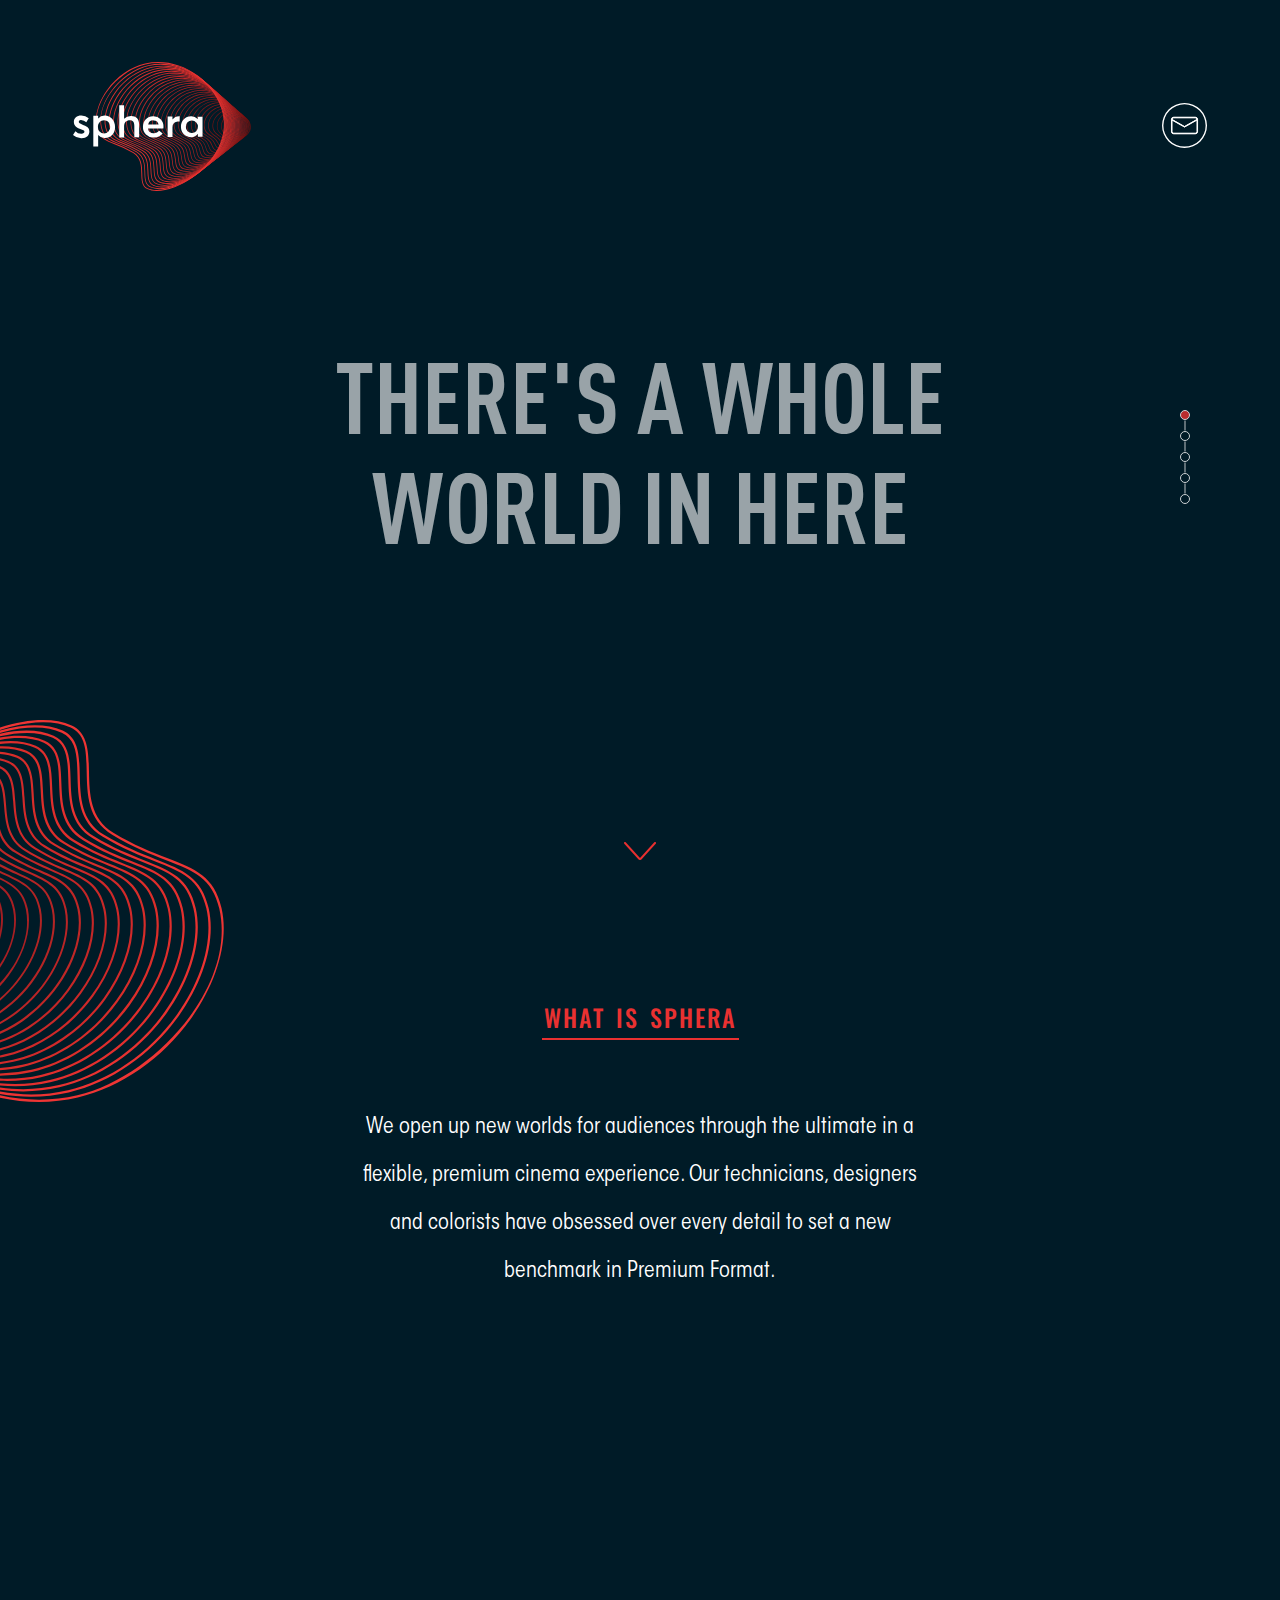
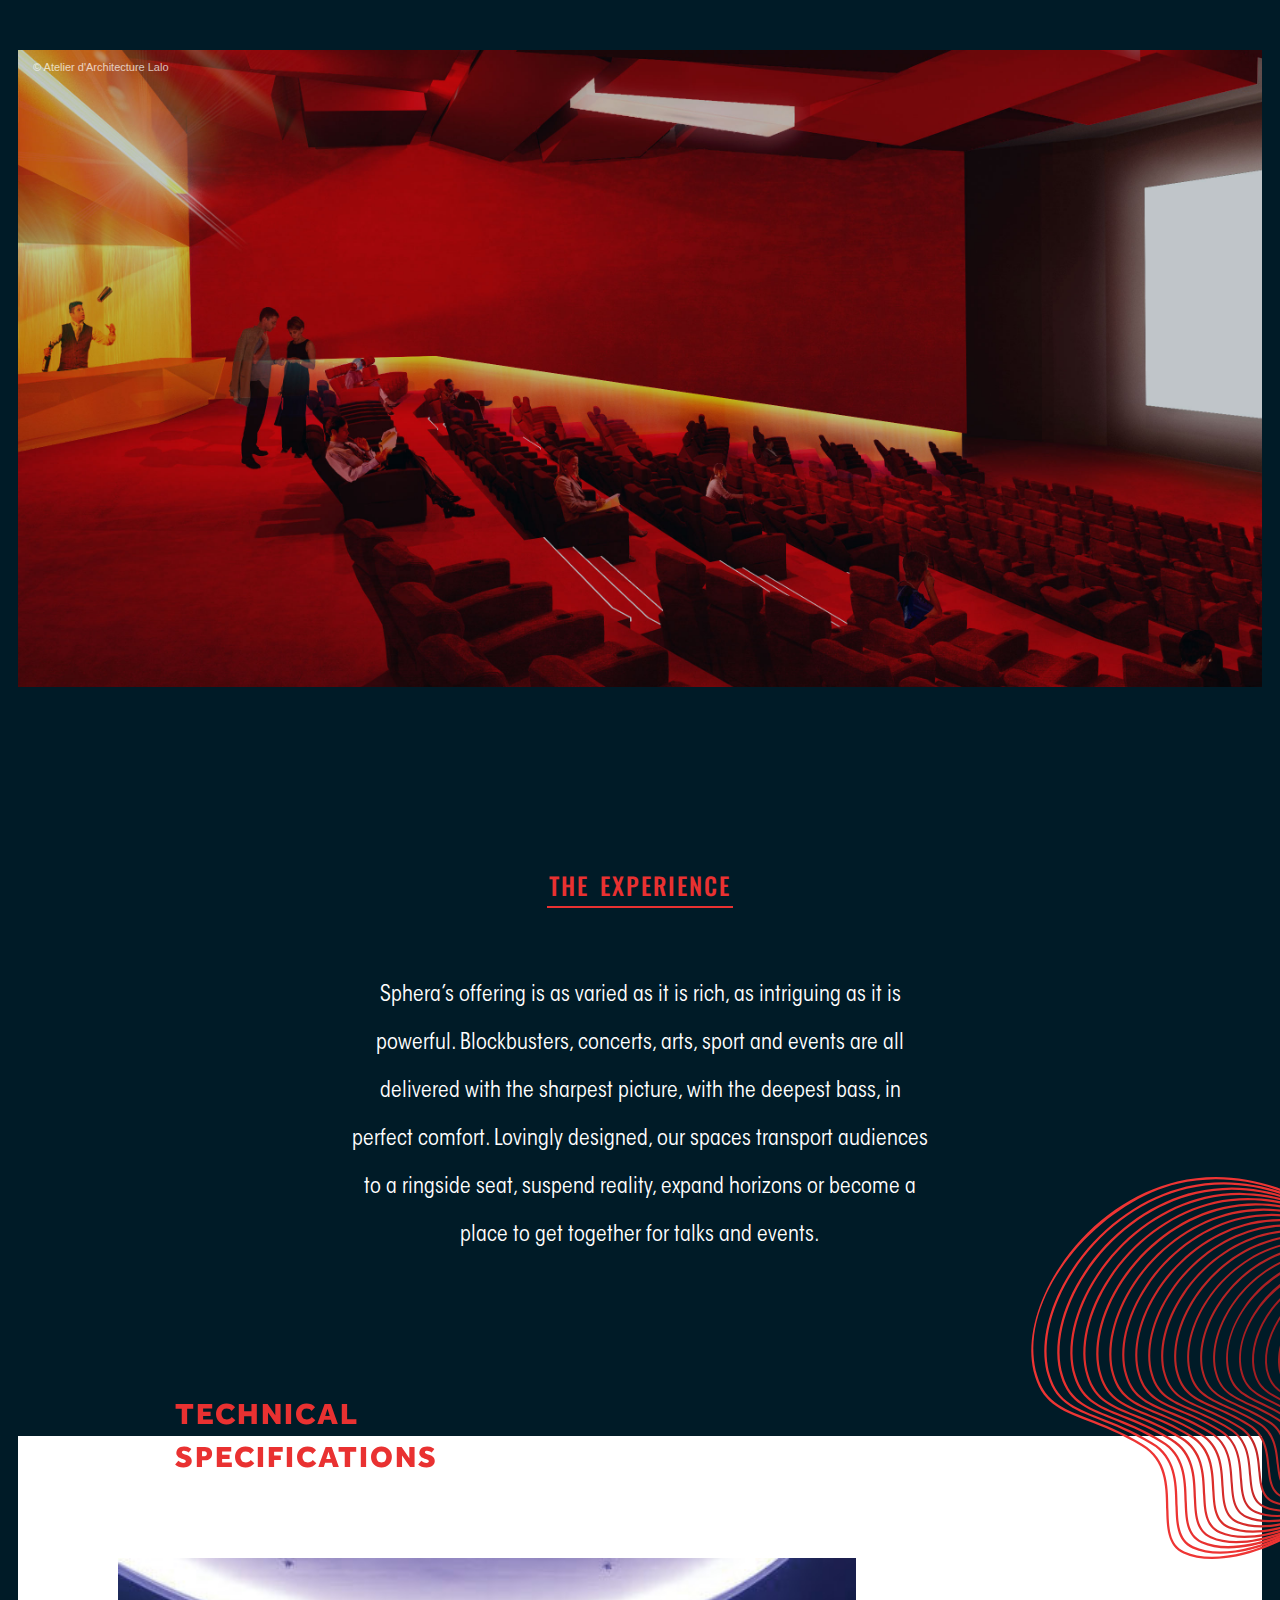
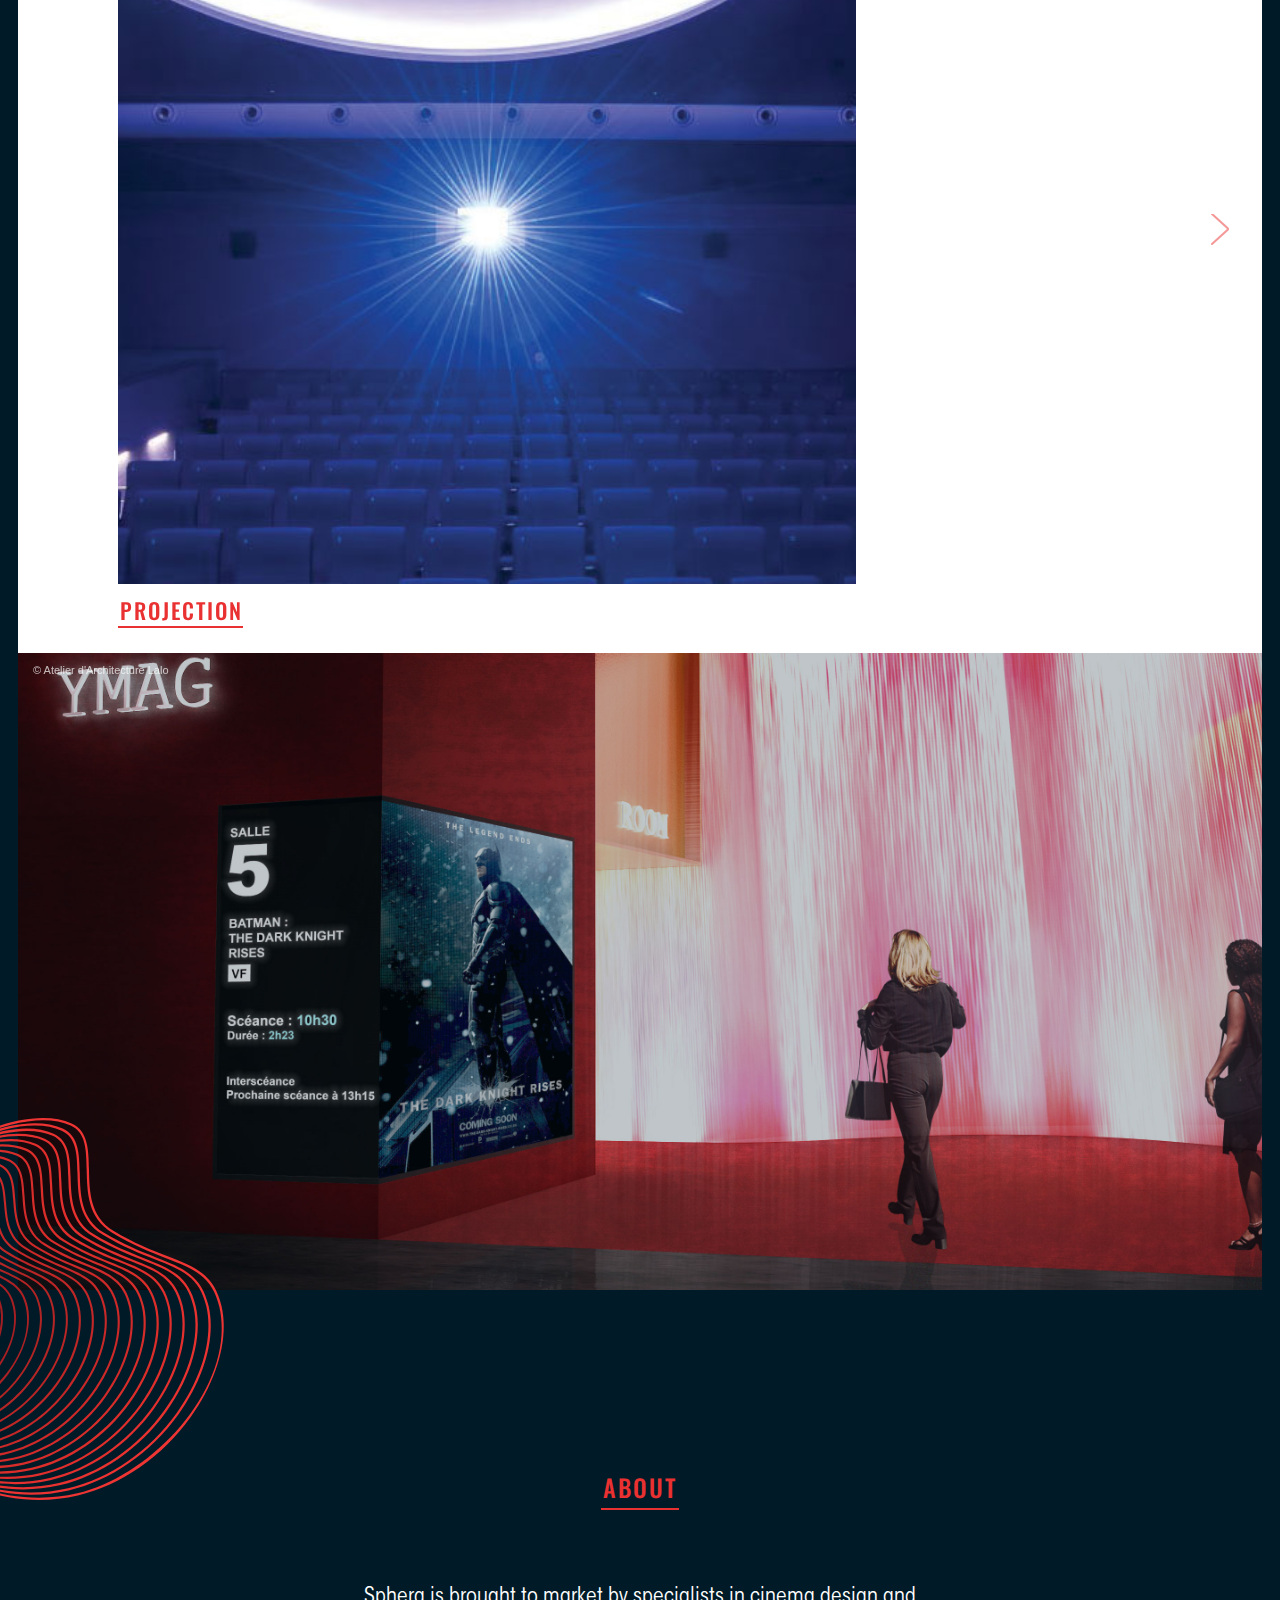
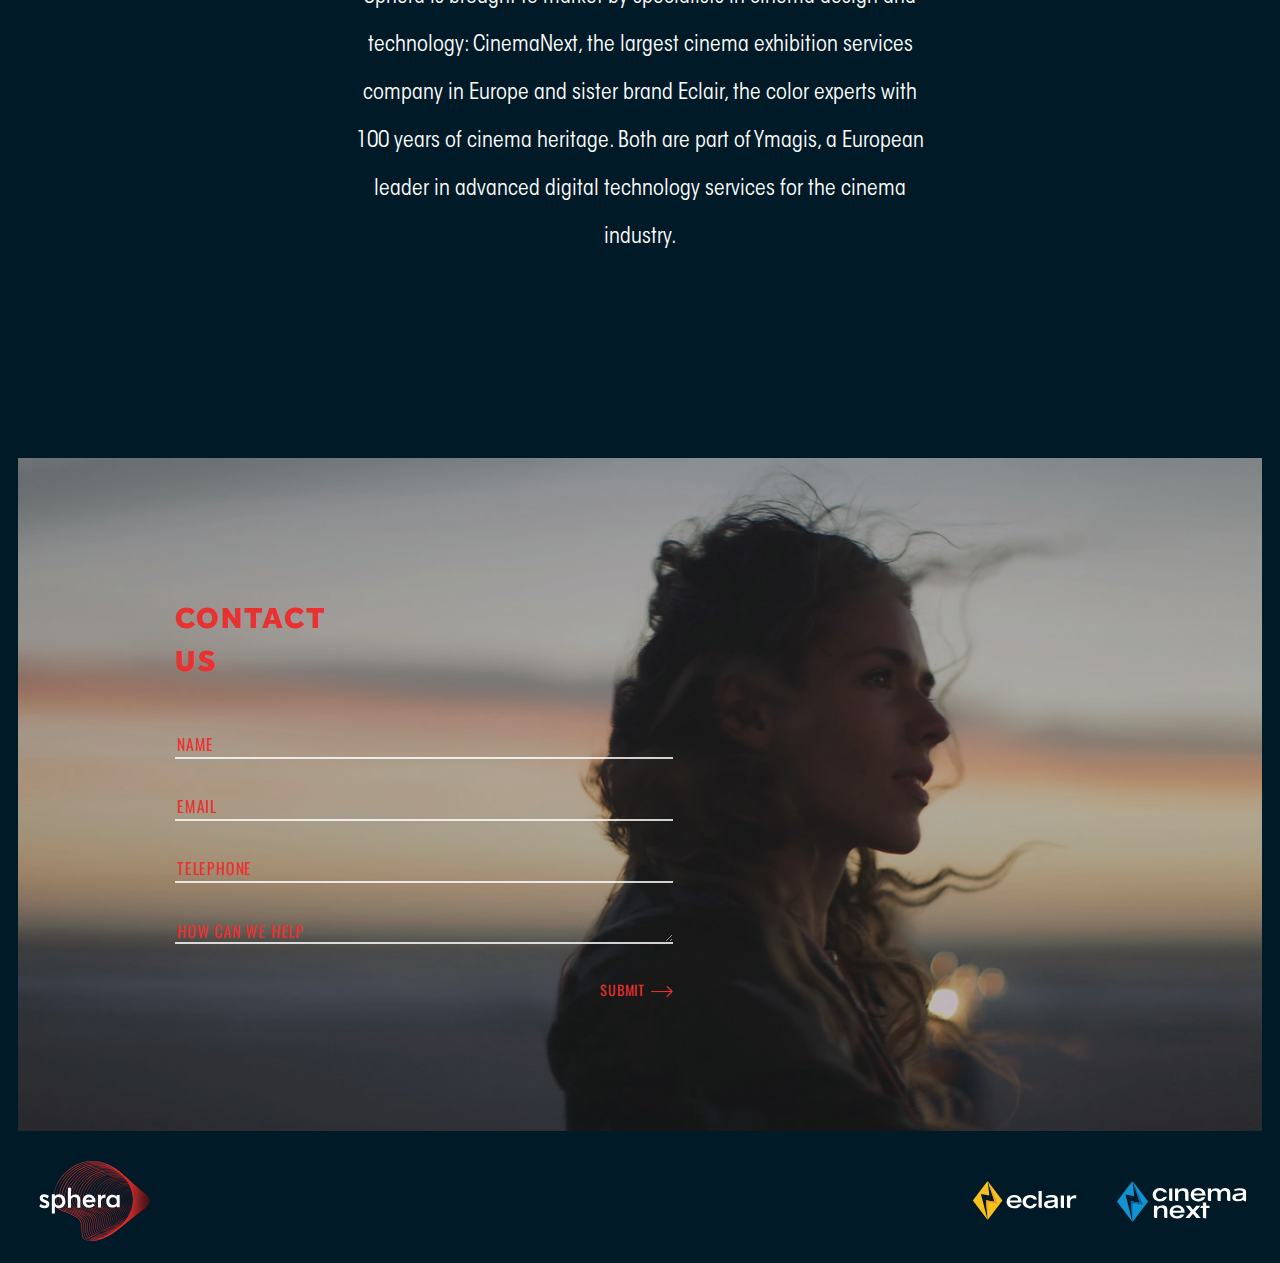
==== commit 1090e2b0: "synced the html from live to local and changed the video location" ====
--- a/index.html
+++ b/index.html
@@ -879,7 +879,7 @@
         <div class="container">
             <div class="banner-div">
                 <video class="video hidden-sm hidden-xs" autoplay loop>
-                    <source src="assets/sphera-cinema-video.mp4" type="video/mp4">
+                    <source src="video/sphera-cinema-video.mp4" type="video/mp4">
                 </video>
                 <div class="video mobile-video-swap-holder visible-xs visible-sm">
                     <div class="mobile-video-swap"></div>
@@ -1308,7 +1308,7 @@
         <div class="container">
             <div class="banner-div"></div>
             <form id="subForm" action="http://combustioninteractive.createsend.com/t/r/s/kudiiyt/" method="post">
-                <h2>Cont - <br/>Act us</h2>
+                <h2>Contact<br/>us</h2>
                 <input id="fieldName" name="cm-name" type="text" placeholder="Name" required>
                 <input id="fieldEmail" name="cm-kudiiyt-kudiiyt" type="email" placeholder="Email" required>
                 <input id="fielddrhyjjki" name="cm-f-drhyjjki" type="text" placeholder="Telephone" required>
